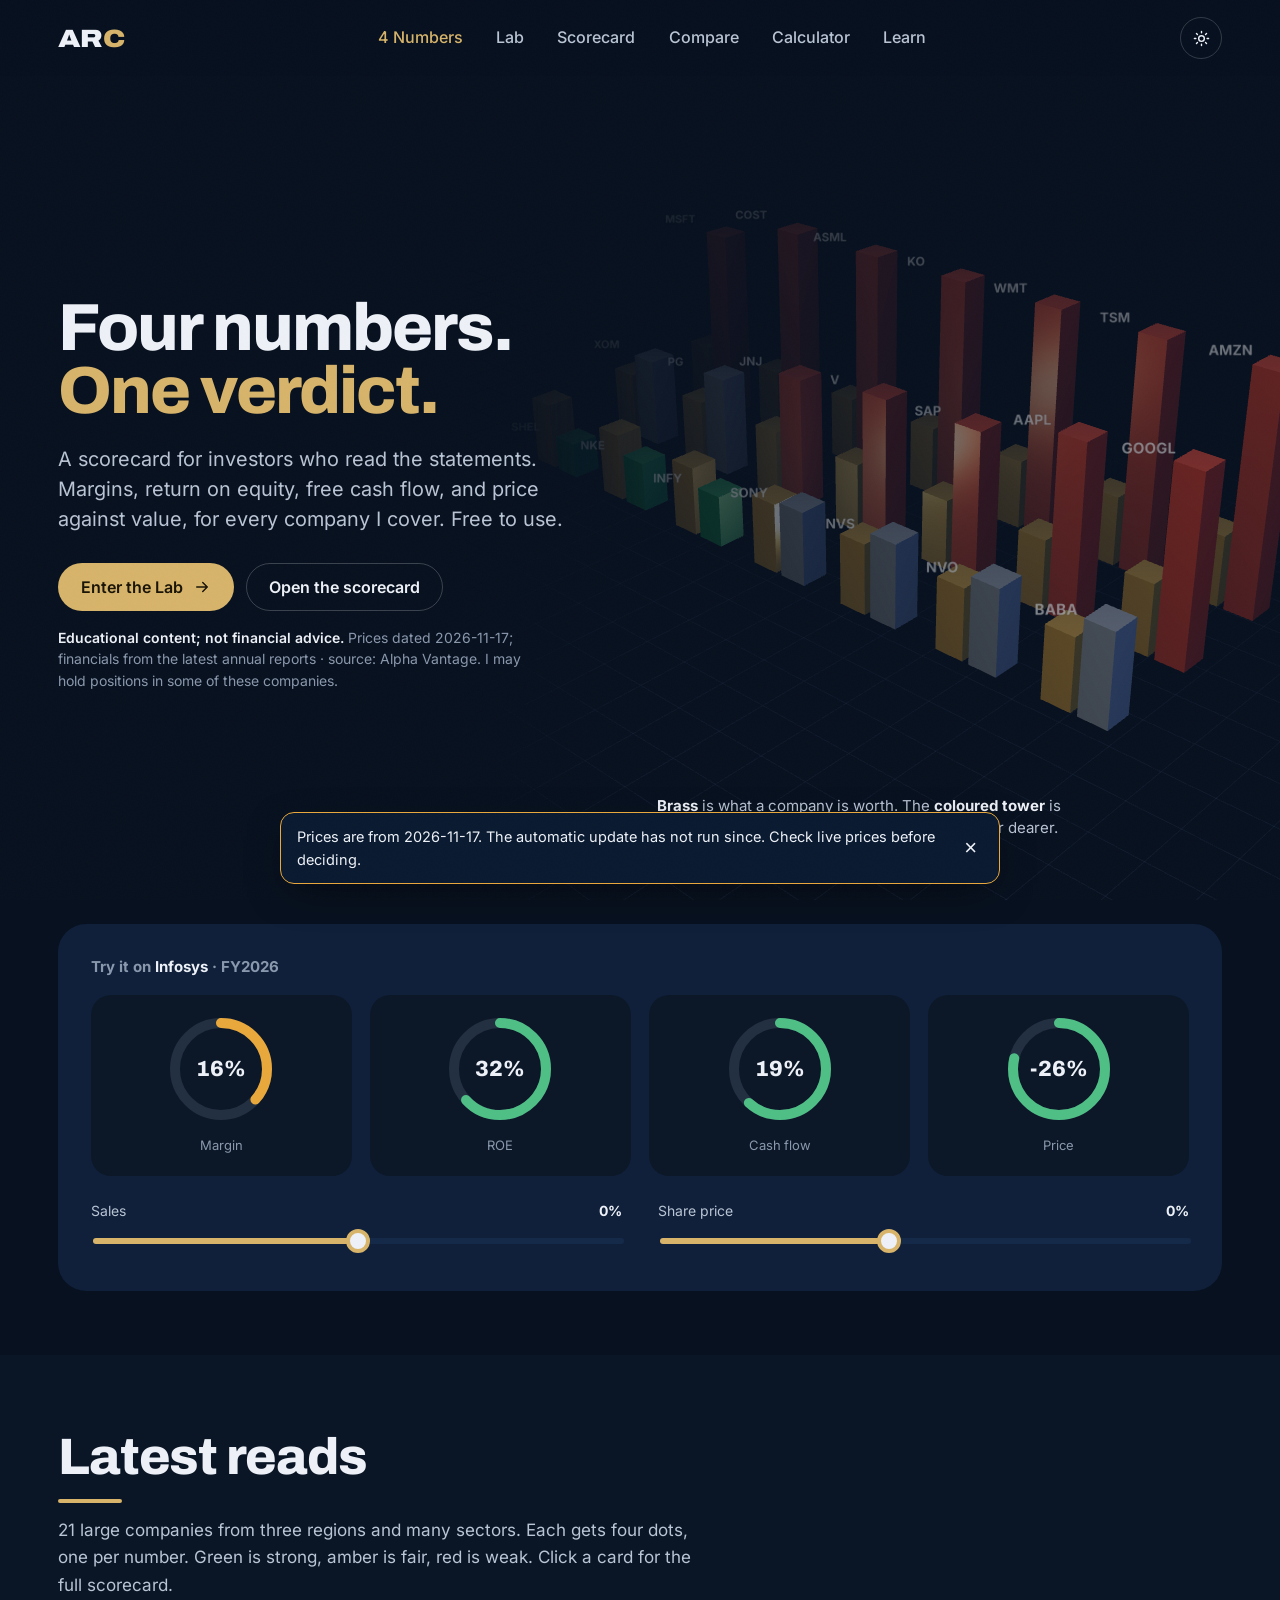
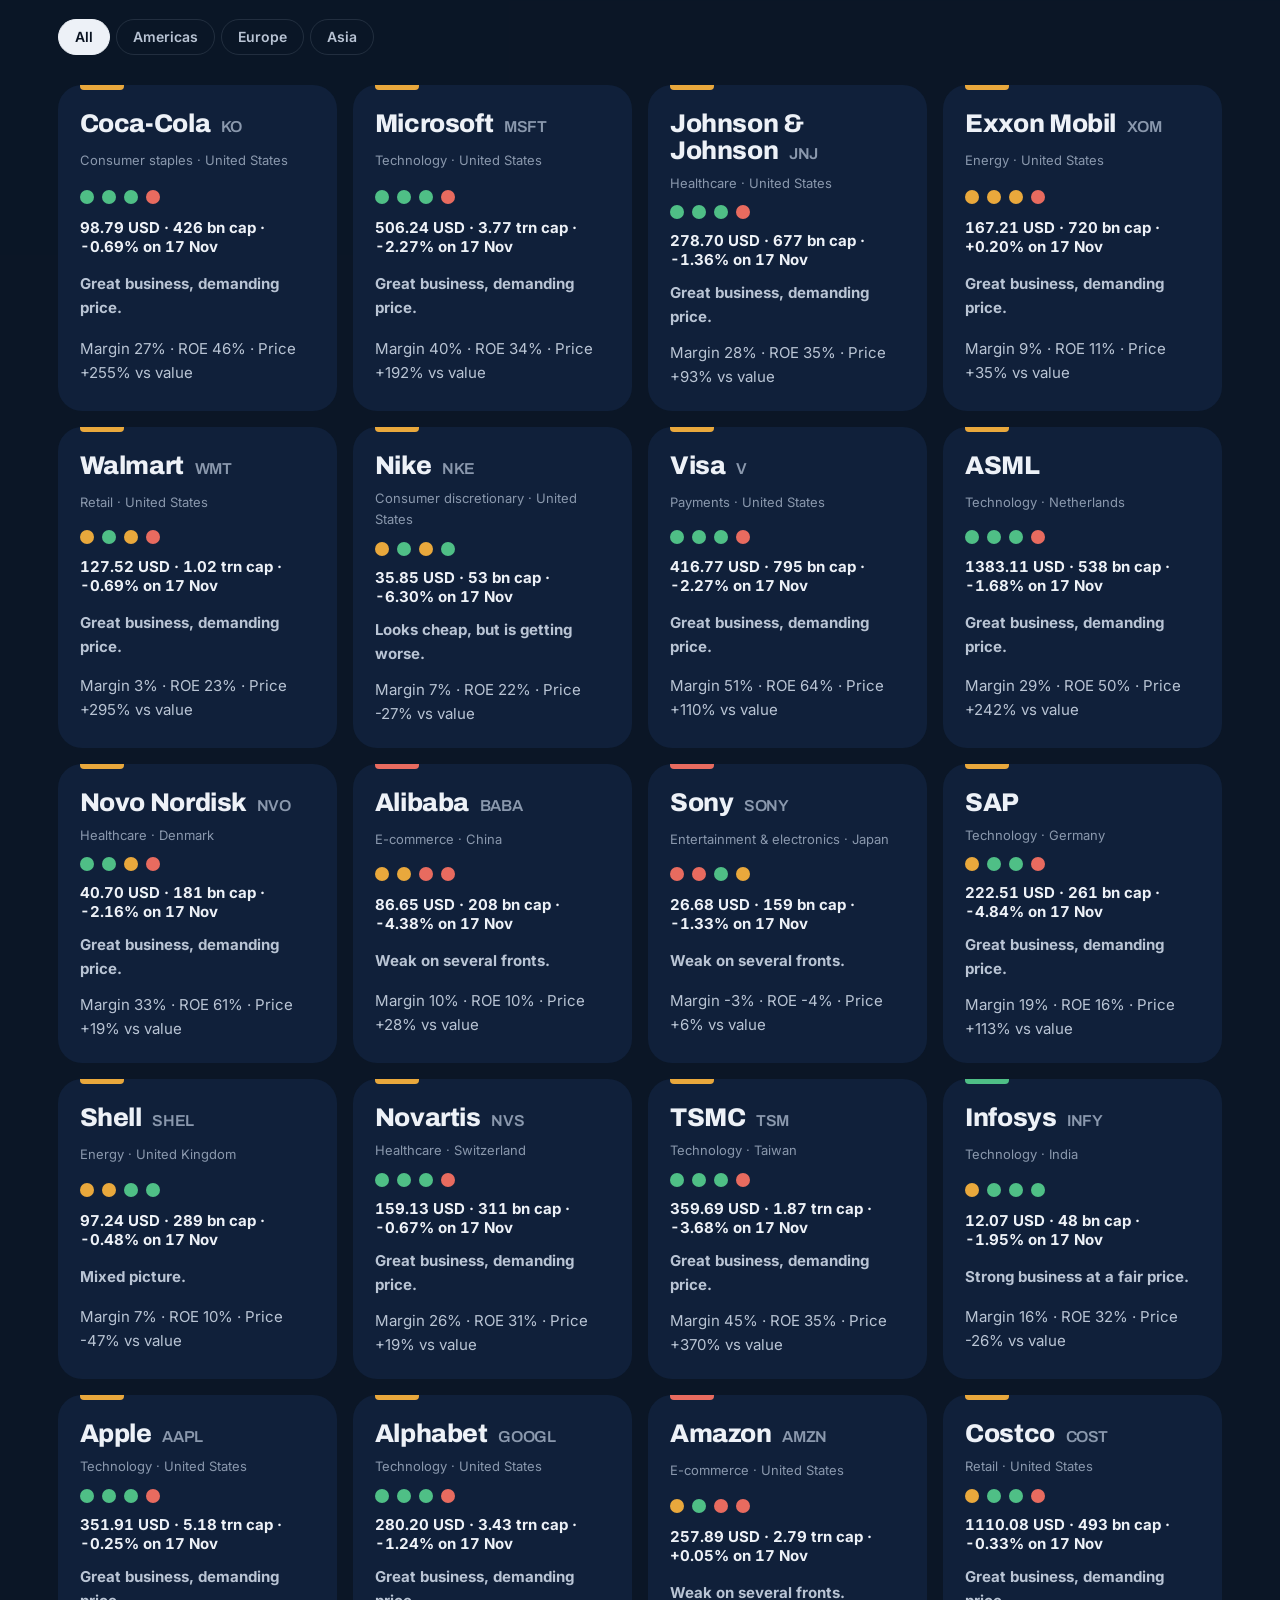
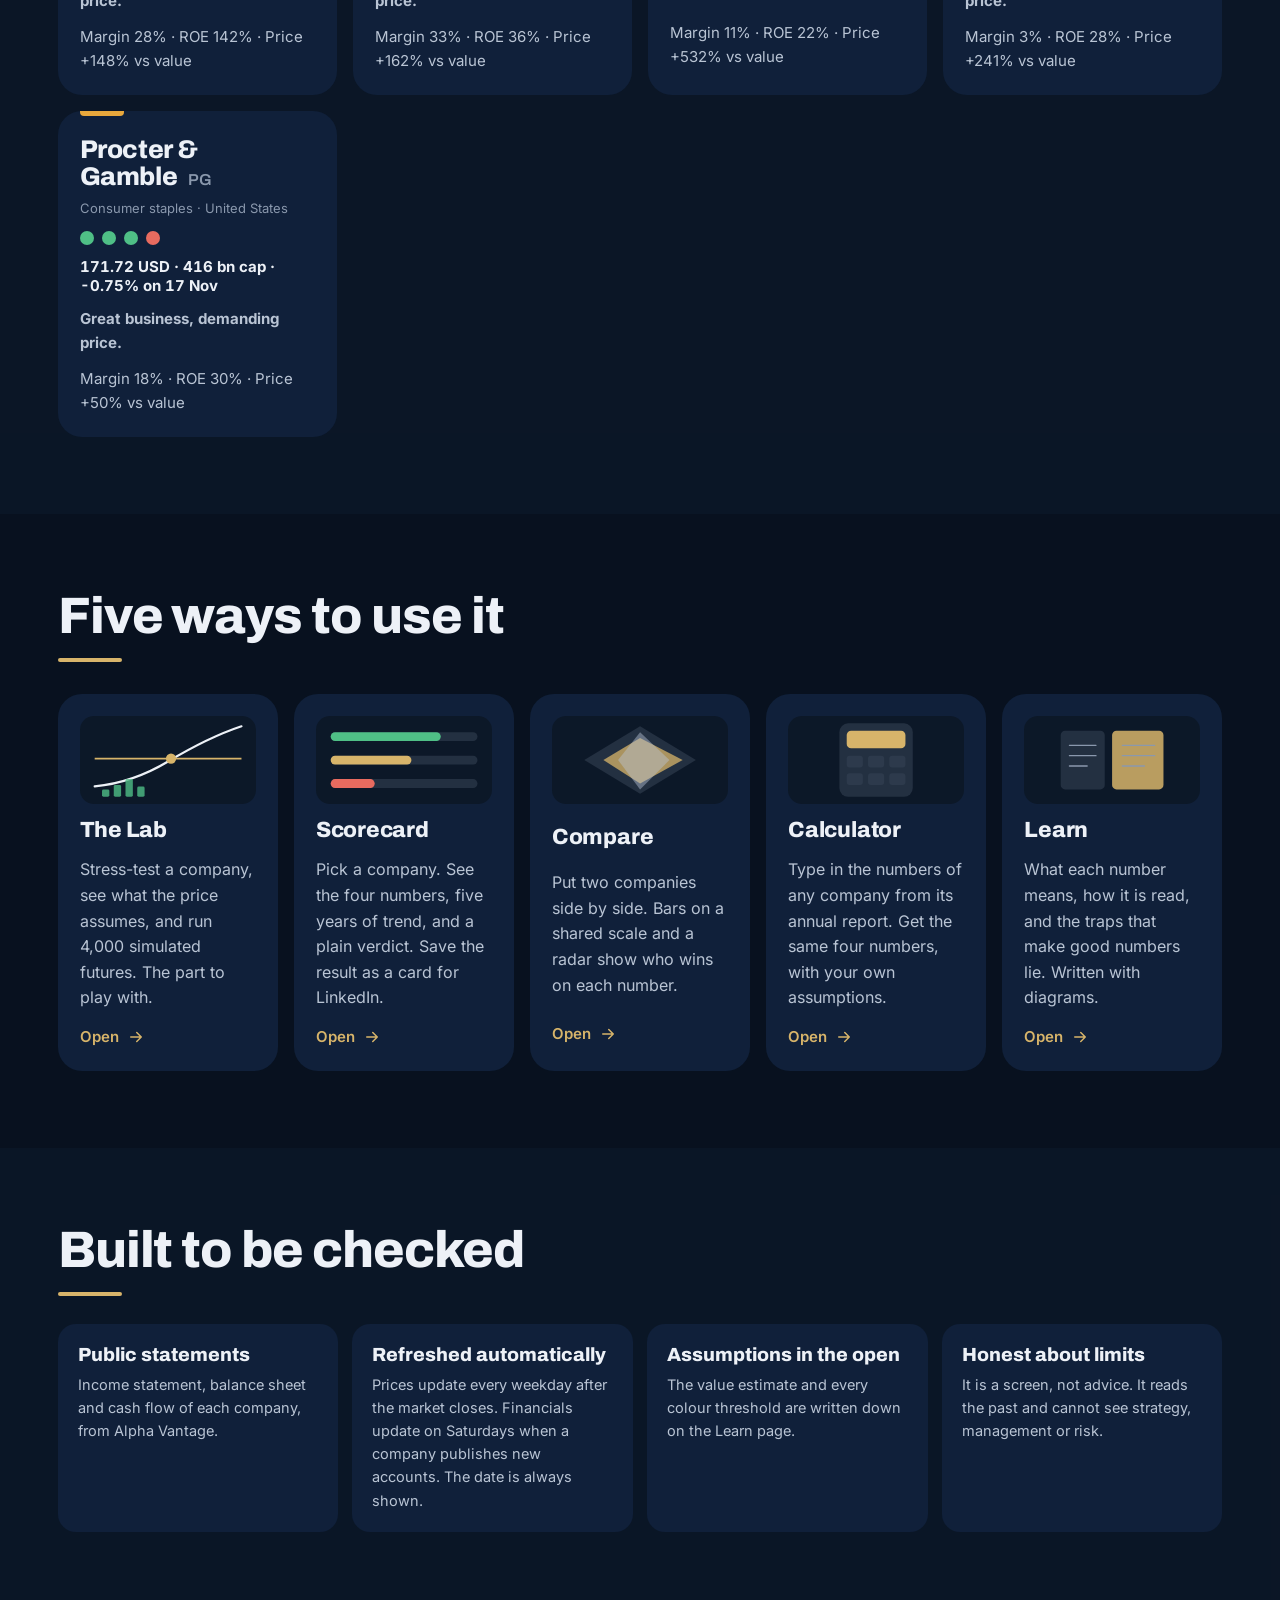
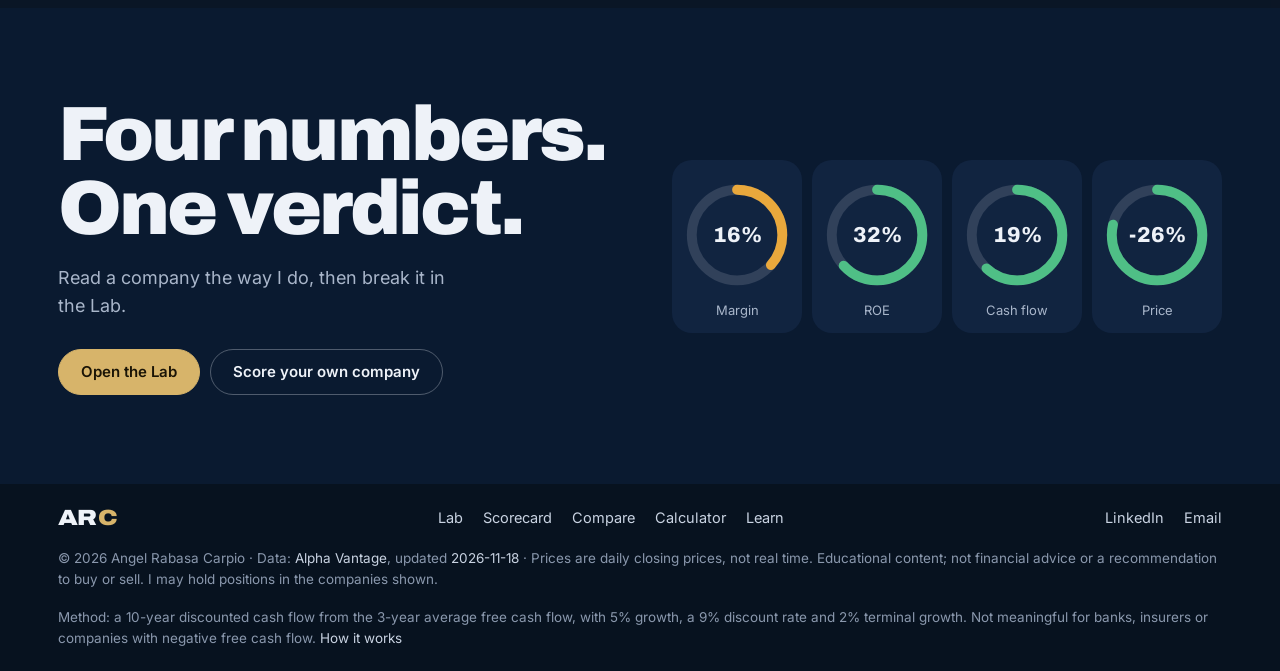
==== 4-numeros.html @ a550ba6a "Redesign: cinematic dark theme, WebGL 3D skyline and live Lab tower Co-Authored-By: Claude Sonnet 5." ====
<!doctype html>
<html lang="en">
<head>
<meta charset="utf-8">
<meta name="viewport" content="width=device-width,initial-scale=1,viewport-fit=cover">
<meta property="og:type" content="article">
<meta property="og:image:width" content="1200">
<meta property="og:image:height" content="627">
<meta name="twitter:card" content="summary_large_image">
<link rel="icon" href="favicon.svg" type="image/svg+xml">
<link rel="preload" href="fonts/inter-latin-wght-normal.woff2" as="font" type="font/woff2" crossorigin>
<link rel="preload" href="fonts/archivo-latin-standard-normal.woff2" as="font" type="font/woff2" crossorigin>
<style>@font-face{font-family:"Inter";font-style:normal;font-weight:100 900;font-display:swap;src:url(fonts/inter-latin-wght-normal.woff2) format("woff2")}@font-face{font-family:"Archivo";font-style:normal;font-weight:100 900;font-stretch:62% 125%;font-display:swap;src:url(fonts/archivo-latin-standard-normal.woff2) format("woff2")}</style>
<script>addEventListener("click",function(e){var a=e.target.closest&&e.target.closest("a[href]");if(a)try{sessionStorage.setItem("n4vt",e.clientX+","+e.clientY)}catch(_){}},true);addEventListener("pagereveal",function(){try{var v=(sessionStorage.getItem("n4vt")||"").split(",");if(v.length===2){document.documentElement.style.setProperty("--vx",v[0]+"px");document.documentElement.style.setProperty("--vy",v[1]+"px")}}catch(_){}});</script>

<meta name="description" content="Margins, return on equity, free cash flow and price against value. A free scorecard that refreshes every week.">
<meta property="og:url" content="https://angelrabasa.github.io/4-numeros.html">
<meta property="og:title" content="4 Numbers · Company scorecard · Angel Rabasa Carpio">
<meta property="og:description" content="Margins, return on equity, free cash flow and price against value. A free scorecard that refreshes every week.">
<meta property="og:image" content="https://angelrabasa.github.io/og/4-numeros.png">
<title>4 Numbers · Company scorecard</title>
<style>
/* Navy and brass: navy grounds that step one tone per section, brass for the one action and the figures that matter. */
:root{
  --ground:#08111f; --field-1:#0c1828; --field-2:#10203a; --field-3:#142a48; --deep:#0a1a30;
  --ink:#edf1f7; --ink-2:#b9c4d4; --ink-3:#8a98ad;
  --accent:#d7b46a; --accent-ink:#1a1406; --accent-soft:rgba(215,180,106,.13);
  --line:rgba(190,205,230,.13); --paper:#efe9de;
  --up:#4fbf86; --down:#e86b5f;
  --sans:"Inter",system-ui,-apple-system,"Segoe UI",sans-serif;
  --display:"Archivo","Inter",system-ui,sans-serif;
  --ease:cubic-bezier(.23,1,.32,1); --ease-io:cubic-bezier(.77,0,.175,1);
  color-scheme:dark;
}
@media (prefers-color-scheme:light) and (min-width:99999px){:root:not([data-theme="dark"]){
  --ground:#f6f7f9; --field-1:#eef1f5; --field-2:#e4e9f0; --field-3:#d8dfe9; --deep:#0b1f3a;
  --ink:#0c1a2e; --ink-2:#36465c; --ink-3:#56657a;
  --accent:#7d5a0f; --accent-ink:#ffffff; --accent-soft:rgba(125,90,15,.10);
  --line:rgba(12,26,46,.1);
  --up:#1f7a4d; --down:#b3362f;
  color-scheme:light;
}}
:root[data-theme="light"]{
  --ground:#f6f7f9; --field-1:#eef1f5; --field-2:#e4e9f0; --field-3:#d8dfe9; --deep:#0b1f3a;
  --ink:#0c1a2e; --ink-2:#36465c; --ink-3:#56657a;
  --accent:#7d5a0f; --accent-ink:#ffffff; --accent-soft:rgba(125,90,15,.10);
  --line:rgba(12,26,46,.1);
  --up:#1f7a4d; --down:#b3362f;
  color-scheme:light;
}
*{box-sizing:border-box}
html{scroll-behavior:smooth;scroll-padding-top:84px;scrollbar-color:color-mix(in srgb,var(--ink) 28%,transparent) var(--ground)}
body{margin:0;background:var(--ground);color:var(--ink);font:400 17px/1.6 var(--sans);-webkit-font-smoothing:antialiased;transition:background-color .35s ease,color .35s ease;caret-color:var(--accent)}
::selection{background:var(--accent);color:var(--accent-ink)}
a{color:inherit;text-decoration:none}
img{display:block;max-width:100%}
h1,h2,h3,h4,p,ul,ol,figure,dl,dd{margin:0}
h1,h2,h3{font-family:var(--display);text-wrap:balance}
ul,ol{list-style:none;padding:0}
:focus-visible{outline:2px solid var(--accent);outline-offset:3px;border-radius:4px}
.gut{padding-left:max(20px,4.5vw,env(safe-area-inset-left,0px));padding-right:max(20px,4.5vw,env(safe-area-inset-right,0px))}
.wrap{max-width:1360px;margin:0 auto}
.num{font-variant-numeric:tabular-nums}
svg.i{width:18px;height:18px;fill:none;stroke:currentColor;stroke-width:2;stroke-linecap:round;stroke-linejoin:round;flex:none}
.vh{position:absolute;width:1px;height:1px;overflow:hidden;clip:rect(0 0 0 0);white-space:nowrap}

/* buttons */
.btn{display:inline-flex;align-items:center;gap:10px;height:48px;padding:0 22px;border-radius:999px;font:600 16px/1 var(--sans);border:1.5px solid transparent;cursor:pointer;transition:transform .16s var(--ease),background-color .2s ease,color .2s ease,border-color .2s ease}
.btn:active{transform:scale(.97)}
.btn.fill{background:var(--accent);color:var(--accent-ink)}
.btn.line{border-color:color-mix(in srgb,var(--ink) 22%,transparent);color:var(--ink)}
.btn .i{transition:transform .25s var(--ease)}
@media (hover:hover) and (pointer:fine){
  .btn.fill:hover{background:color-mix(in srgb,var(--accent) 86%,var(--ink))}
  .btn.fill:hover .i{transform:translateX(3px)}
  .btn.line:hover{border-color:var(--ink)}
}

/* header */
body::before{content:"";position:fixed;inset:0 0 auto;height:env(safe-area-inset-top,0px);z-index:60;background:var(--ground)}
.bar{position:sticky;top:env(safe-area-inset-top,0px);z-index:50;background:color-mix(in srgb,var(--ground) 94%,transparent);transition:background-color .35s ease}
.bar .wrap{display:flex;align-items:center;justify-content:space-between;gap:24px;height:76px}
.logo{display:inline-flex;align-items:baseline;gap:2px;font:900 25px/1 var(--display);font-stretch:118%;letter-spacing:-.04em;color:var(--ink);transition:color .2s ease}
.logo b{color:var(--accent);font-weight:900}
@media (hover:hover) and (pointer:fine){.logo:hover{color:var(--accent)}}
.nav{display:flex;gap:clamp(18px,2.6vw,40px)}
.nav a{position:relative;font-size:16px;font-weight:500;color:var(--ink-2);transition:color .15s ease}
.nav a::after{content:"";position:absolute;left:0;right:0;bottom:-7px;height:2px;border-radius:2px;background:var(--accent);transform:scaleX(0);transform-origin:left;transition:transform .3s var(--ease)}
.nav a[aria-current="true"]{color:var(--ink)}.nav a[aria-current="true"]::after{transform:scaleX(1)}
@media (hover:hover) and (pointer:fine){.nav a:hover{color:var(--ink)}}
.bar-r{display:flex;align-items:center;gap:10px}
.bar .btn{height:42px;padding:0 18px;font-size:15px}
.tt{width:42px;height:42px;display:grid;place-items:center;border-radius:50%;border:1.5px solid color-mix(in srgb,var(--ink) 18%,transparent);background:none;color:var(--ink);cursor:pointer;transition:transform .16s var(--ease),border-color .2s ease}
.tt:active{transform:scale(.92)}
.tt svg{width:17px;height:17px;fill:none;stroke:currentColor;stroke-width:2;stroke-linecap:round;transition:transform .45s var(--ease)}
.tt:active svg{transform:rotate(-40deg)}
.tt .moon{display:none}
:root[data-theme="light"] .tt .sun{display:none}:root[data-theme="light"] .tt .moon{display:block}
@media (prefers-color-scheme:light) and (min-width:99999px){:root:not([data-theme="dark"]) .tt .sun{display:none}:root:not([data-theme="dark"]) .tt .moon{display:block}}
@media (max-width:860px){.nav{display:none}}
@media (max-width:420px){.bar .btn.hide-s{display:none}}

/* sections */
.sec{position:relative;padding-block:clamp(96px,11vw,168px);transition:background-color .35s ease}
.f1{background:var(--field-1)}.f2{background:var(--field-2)}.f3{background:var(--field-3)}
.head{display:grid;grid-template-columns:minmax(0,1fr) minmax(0,1fr);gap:clamp(24px,5vw,96px);align-items:end;margin-bottom:clamp(40px,5vw,72px)}
.head h2,.h2{font-weight:900;font-size:clamp(40px,4.6vw,72px);line-height:.95;font-stretch:115%;letter-spacing:-.035em}
.head p{font-size:clamp(17px,1.3vw,19px);color:var(--ink-2);max-width:48ch}
@media (max-width:860px){.head{grid-template-columns:1fr;align-items:start;gap:16px}}

/* figures */
.figs{display:grid;grid-template-columns:repeat(2,minmax(0,1fr));gap:22px 20px;margin-top:28px}
.figs b{display:block;font:900 clamp(30px,2.6vw,40px)/1 var(--display);font-stretch:112%;letter-spacing:-.025em}
.figs b em{font-style:normal;color:var(--accent)}
.figs span{display:block;margin-top:6px;font-size:14.5px;color:var(--ink-3)}
.more{display:inline-flex;align-items:center;gap:10px;margin-top:30px;font-weight:600;color:var(--accent)}
.more .i{transition:transform .25s var(--ease)}
@media (hover:hover) and (pointer:fine){.more:hover .i{transform:translateX(4px)}}
.inl{color:var(--accent);text-decoration:underline;text-decoration-thickness:1.5px;text-underline-offset:3px}

/* footer */
.foot{background:var(--deep);color:#eef2f8;padding-block:clamp(88px,10vw,150px) 36px;overflow:hidden}
.foot-grid{display:grid;grid-template-columns:minmax(0,1.05fr) minmax(0,.95fr);gap:clamp(36px,6vw,104px);align-items:center}
.foot h2{font-weight:900;font-size:clamp(46px,5.6vw,92px);line-height:.92;font-stretch:115%;letter-spacing:-.04em}
.foot h2 span{display:block;color:#d7b46a}
.foot .note{margin-top:22px;font-size:clamp(17px,1.3vw,19px);color:#c3cede;max-width:40ch}
.mail{display:inline-flex;align-items:center;gap:14px;margin-top:36px;font:700 clamp(19px,1.7vw,26px)/1.2 var(--display);font-stretch:105%;color:#fff;border-bottom:2px solid rgba(215,180,106,.55);padding-bottom:6px;transition:border-color .2s ease,color .2s ease;overflow-wrap:anywhere}
@media (hover:hover) and (pointer:fine){.mail:hover{border-color:#d7b46a;color:#e9cf96}}
.foot-act{display:flex;flex-wrap:wrap;gap:12px;margin-top:28px}
.foot .btn.fill{background:#d7b46a;color:#1a1406}
.foot .btn.line{border-color:rgba(238,242,248,.3);color:#eef2f8}
@media (hover:hover) and (pointer:fine){.foot .btn.fill:hover{background:#e6cb92}.foot .btn.line:hover{border-color:#eef2f8}}
.copyb{height:48px;padding:0 18px;border-radius:999px;border:1.5px solid rgba(238,242,248,.3);background:none;color:#eef2f8;font:600 15px/1 var(--sans);cursor:pointer;transition:transform .16s var(--ease),border-color .2s ease}
.copyb:active{transform:scale(.96)}
@media (hover:hover) and (pointer:fine){.copyb:hover{border-color:#eef2f8}}
.word{margin-top:clamp(64px,8vw,112px);font:900 clamp(48px,11.6vw,200px)/.82 var(--display);font-stretch:120%;letter-spacing:-.055em;color:#244a7a;white-space:nowrap;text-align:center}
.small{display:flex;justify-content:space-between;flex-wrap:wrap;gap:8px 24px;margin-top:28px;font-size:13.5px;color:#a3b4ca}
.small a{text-decoration:underline;text-underline-offset:3px}
@media (max-width:900px){.foot-grid{grid-template-columns:minmax(0,1fr)}}

/* reveals: content rises as each section enters */
.js .rv{opacity:0;transform:translateY(26px);transition:opacity .8s var(--ease),transform .8s var(--ease);transition-delay:var(--d,0s)}
.js .rv.in{opacity:1;transform:none}
.js .rv-clip{clip-path:inset(10% 6% 10% 6% round 18px);transition:clip-path 1.1s var(--ease-io)}
.js .rv-clip.in{clip-path:inset(0 0 0 0 round 18px)}
@media (prefers-reduced-motion:reduce){html{scroll-behavior:auto}*,*::before,*::after{animation:none!important}.js .rv{transform:none;transition:opacity .4s ease}.js .rv-clip{clip-path:none;transition:none}}

/* magazine cover: The Fortnight */
.cover{--cv-ink:#eef2f8;--cv-mute:#a3b4ca;--cv-acc:#d7b46a;--cv-bg:#0b1a2e;position:relative;display:block;aspect-ratio:3/4;container-type:inline-size;overflow:hidden;border-radius:6px;background:var(--cv-bg);color:var(--cv-ink);transition:transform .35s var(--ease)}
:root[data-theme="light"] .cover{--cv-bg:#0b1f3a}
@media (prefers-color-scheme:light) and (min-width:99999px){:root:not([data-theme="dark"]) .cover{--cv-bg:#0b1f3a}}
@media (hover:hover) and (pointer:fine){a.cover:hover{transform:translateY(-4px) rotate(-.4deg)}}
a.cover:active{transform:scale(.985)}
.cover>span,.cover>svg{position:absolute}
.cv-top{left:5cqi;right:5cqi;top:4.2cqi;display:flex;justify-content:space-between;gap:3cqi;font:600 2.6cqi/1 var(--sans);letter-spacing:.08em;text-transform:uppercase;color:var(--cv-mute)}
.cv-mast{left:4.4cqi;top:8.6cqi;font:900 13.4cqi/.82 var(--display);font-stretch:100%;letter-spacing:-.05em;text-transform:uppercase;color:var(--cv-ink)}
.cv-mast b{color:var(--cv-acc);font-weight:900}
.cv-by{left:5cqi;top:23.6cqi;font:500 3cqi/1 var(--sans);color:var(--cv-mute);letter-spacing:.02em}
.cv-hl{left:5cqi;top:31cqi;width:50cqi;display:grid;gap:2.2cqi}
.cv-kick{display:inline-block;justify-self:start;padding:1.1cqi 2.2cqi;border-radius:1cqi;background:var(--cv-acc);color:#1a1406;font:800 2.7cqi/1 var(--sans);letter-spacing:.06em;text-transform:uppercase}
.cv-h{font:900 7.4cqi/.94 var(--display);font-stretch:108%;letter-spacing:-.03em}
.cv-dk{font:500 3.3cqi/1.3 var(--sans);color:var(--cv-mute)}
.cv-art{right:5cqi;top:47cqi;width:34cqi;height:auto}
.cv-foot{left:5cqi;right:5cqi;bottom:4.5cqi;display:grid;grid-template-columns:auto 1fr auto;gap:5cqi;align-items:end;padding-top:3cqi}
.cv-stat{display:flex;align-items:end;gap:2cqi}
.cv-stat b{font:900 8.4cqi/.8 var(--display);font-stretch:108%;color:var(--cv-acc)}
.cv-stat>span,.cv-next{font:500 2.7cqi/1.25 var(--sans);color:var(--cv-mute)}
.cv-next b{display:block;font-weight:700;color:var(--cv-ink);text-transform:uppercase;letter-spacing:.06em;margin-bottom:.6cqi}
.cv-bar{width:14cqi;height:8cqi;background:repeating-linear-gradient(90deg,#eef2f8 0 .5cqi,transparent .5cqi .9cqi,#eef2f8 .9cqi 1.6cqi,transparent 1.6cqi 2cqi,#eef2f8 2cqi 2.3cqi,transparent 2.3cqi 2.9cqi);opacity:.8;border-radius:.4cqi}
/* the general cover lists every section of the magazine */
.cs-list{left:5cqi;right:5cqi;bottom:20cqi;display:grid;grid-template-columns:1fr 1fr;gap:3.4cqi 4cqi}
.cs-row{display:grid;gap:.9cqi;padding-left:2.4cqi;border-left:.6cqi solid var(--cv-acc)}
.cs-row.off{border-left-color:rgba(163,180,202,.4)}
.cs-k{display:flex;align-items:baseline;gap:1.8cqi;font:800 2.7cqi/1 var(--sans);letter-spacing:.07em;text-transform:uppercase;color:var(--cv-acc)}
.cs-row.off .cs-k{color:var(--cv-mute)}
.cs-k i{font-style:normal;font-weight:600;font-size:2.3cqi;color:var(--cv-mute);letter-spacing:.05em}
.cs-t{font:800 3.9cqi/1.08 var(--display);letter-spacing:-.015em;color:var(--cv-ink)}
.cs-row.off .cs-t{color:#c9d5e3}
.cs-art{left:5cqi;right:5cqi;top:28cqi;width:90cqi;height:auto}

/* back link and crumb, for inner pages */
.back .i{transition:transform .25s var(--ease)}
@media (hover:hover) and (pointer:fine){.back:hover .i{transform:translateX(-3px)}}
.crumb{display:inline-flex;align-items:center;gap:8px;font-size:15px;font-weight:600;color:var(--ink-2);transition:color .2s ease}
@media (hover:hover) and (pointer:fine){.crumb:hover{color:var(--accent)}}
@media (max-width:560px){.back .t{display:none}.bar .btn.back{width:42px;padding:0;justify-content:center}}

.foot-cal{border-radius:20px;background:rgba(238,242,248,.05);padding:clamp(22px,3vw,40px)}
.cal-h{font:800 clamp(20px,1.9vw,26px)/1.1 var(--display);font-stretch:108%;letter-spacing:-.015em;color:#eef2f8}
.cal{display:grid;grid-template-columns:repeat(6,minmax(0,1fr));gap:18px 12px;margin-top:24px}
.cal li{display:grid;grid-template-columns:1fr 1fr;gap:6px}
.cal .m{grid-column:1/-1;font-size:13.5px;font-weight:600;color:#a3b4ca}
.cal i{display:block;aspect-ratio:1;border-radius:6px;background:rgba(238,242,248,.08);transition:background-color .3s ease,transform .3s var(--ease)}
.cal i.on{background:#d7b46a}
.cal i.next{background:rgba(215,180,106,.28)}
@media (hover:hover) and (pointer:fine){.cal i:hover{transform:scale(1.08)}}
.cal-k{display:flex;gap:20px;margin-top:20px;font-size:14px;color:#a3b4ca}
.cal-k span{display:inline-flex;align-items:center;gap:8px}
.cal-k i{width:12px;height:12px;border-radius:3px;background:rgba(238,242,248,.12)}
.cal-k i.on{background:#d7b46a}
@media (max-width:520px){.cal{grid-template-columns:repeat(4,minmax(0,1fr))}}

:root{--navy:#0a1a30;--navy-2:#112440;--navy-3:#0e2038;--navy-4:#183055;--abyss:#07121f;--paper:#eef2f8;--paper-2:#b9c4d4;--slate:#c9d3e2;--slate-2:#a9b6ca;--mute:#8a98ad;--brass:#d7b46a;--amber:#e9a83c;--green-d:#4fbf86;--red-d:#e86b5f}
/* ===== Design tokens (8px grid, fluid type, motion) ===== */
:root{
  --s1:8px;--s2:16px;--s3:24px;--s4:32px;--s5:48px;--s6:64px;--s7:96px;
  --r-s:8px;--r-m:16px;--r-l:24px;--r-pill:999px;
  --sh-1:0 1px 2px rgba(0,0,0,.18),0 4px 12px -4px rgba(0,0,0,.28);
  --sh-2:0 2px 4px rgba(0,0,0,.2),0 16px 32px -12px rgba(0,0,0,.4);
  --fs-0:clamp(14px,.9vw + 11px,15px);--fs-1:clamp(16px,.5vw + 14px,18px);--fs-2:clamp(20px,1vw + 16px,26px);
  --fs-3:clamp(28px,2.4vw + 18px,48px);--fs-4:clamp(40px,6.4vw,96px);
  --dur-fast:150ms;--dur-base:300ms;--dur-slow:700ms;
  --ease-out-expo:cubic-bezier(.16,1,.3,1);
  --spring:cubic-bezier(.34,1.4,.64,1);
  --stagger:50ms;
  --grain:url("data:image/svg+xml,%3Csvg xmlns='http://www.w3.org/2000/svg' width='120' height='120'%3E%3Cfilter id='n'%3E%3CfeTurbulence type='fractalNoise' baseFrequency='.8' numOctaves='2' stitchTiles='stitch'/%3E%3C/filter%3E%3Crect width='100%25' height='100%25' filter='url(%23n)' opacity='.5'/%3E%3C/svg%3E");
}
@media (prefers-color-scheme:light) and (min-width:99999px){:root:not([data-theme="dark"]){--up:#17693f;--mid:#8a5207;--sh-1:0 1px 2px rgba(10,20,40,.08),0 4px 12px -4px rgba(10,20,40,.12);--sh-2:0 2px 4px rgba(10,20,40,.08),0 16px 32px -12px rgba(10,20,40,.2)}}
:root[data-theme="light"]{--up:#17693f;--mid:#8a5207;--sh-1:0 1px 2px rgba(10,20,40,.08),0 4px 12px -4px rgba(10,20,40,.12);--sh-2:0 2px 4px rgba(10,20,40,.08),0 16px 32px -12px rgba(10,20,40,.2)}
body::after{content:"";position:fixed;inset:0;pointer-events:none;background:var(--grain);opacity:.035;z-index:100}
.skip{position:absolute;left:16px;top:-56px;z-index:200;background:var(--accent);color:var(--accent-ink);padding:12px 16px;border-radius:var(--r-s);font-weight:600;transition:top var(--dur-fast)}
.skip:focus{top:8px}
:focus-visible{outline:2px solid var(--accent);outline-offset:3px}
/* Reduced motion: no transforms/scroll animation anywhere on 4 Numbers pages; state changes stay instant or fade only */
@media (prefers-reduced-motion:reduce){
  *,*::before,*::after{animation-duration:.01ms!important;animation-iteration-count:1!important;transition-duration:.01ms!important;scroll-behavior:auto!important}
  .rv,.mv{transform:none!important}
  ::view-transition-group(*),::view-transition-old(*),::view-transition-new(*){animation:none!important}
}
:root{--mid:var(--amber);--num:"Archivo","Inter",system-ui,sans-serif}
.dial,.bigv strong,.bc,.t td,.m .v,.nv{font-variant-numeric:tabular-nums lining-nums}
/* 4 Numbers product pages */
.n4h{padding-top:clamp(36px,6vw,88px);padding-bottom:clamp(28px,4vw,56px)}
.n4h h1{font-weight:800;font-size:clamp(42px,7.4vw,104px);line-height:.95;letter-spacing:-.03em;max-width:13ch}
.n4h h1>span:not(.w){color:var(--accent)}
.n4h .lede{margin-top:22px;max-width:50ch;font-size:clamp(18px,1.55vw,22px);line-height:1.5;color:var(--ink-2)}
.n4h .fine{margin-top:16px}
.crumb{display:inline-flex;align-items:center;gap:8px;font-size:14.5px;color:var(--ink-3);margin-bottom:18px}
.crumb:hover{color:var(--ink)}
.fine{font-size:14px;line-height:1.55;color:var(--ink-3);max-width:70ch}
.fine b{color:var(--ink);font-weight:600}
.sec2{padding-top:clamp(44px,6vw,96px);padding-bottom:clamp(44px,6vw,96px)}
.sec2.alt{background:var(--field-1)}
.sec2 h2{font-weight:800;font-size:clamp(30px,4vw,54px);line-height:1;letter-spacing:-.02em;max-width:20ch}
.sec2 .sub{margin-top:14px;color:var(--ink-2);max-width:58ch;font-size:17px}
.row{display:flex;flex-wrap:wrap;gap:12px;margin-top:28px}

/* hub hero */
.hub{display:grid;grid-template-columns:minmax(0,7fr) minmax(0,5fr);gap:clamp(28px,5vw,80px);align-items:center}
@media (max-width:900px){.hub{grid-template-columns:1fr}}
.dials{display:grid;grid-template-columns:1fr 1fr;gap:14px;padding:clamp(18px,2.4vw,30px);border-radius:28px;background:var(--field-2)}
.dials .dh{grid-column:1/-1;font:700 15px/1.3 var(--sans);color:var(--ink-3)}
.dials .dh b{color:var(--ink)}
.dial{display:grid;justify-items:center;gap:6px;padding:14px 8px;border-radius:20px;background:var(--field-1)}
.dial svg{width:100%;max-width:120px;height:auto}
.dial .trk{fill:none;stroke:var(--line);stroke-width:10}
.dial .arc{fill:none;stroke-width:10;stroke-linecap:round;transform:rotate(-90deg);transform-origin:60px 60px;transition:stroke-dashoffset .9s var(--ease)}
.dial .arc.g{stroke:var(--up)}.dial .arc.a{stroke:var(--mid)}.dial .arc.r{stroke:var(--down)}
.dial .v{font:800 22px/1 var(--display);fill:var(--ink);text-anchor:middle}
.dial small{font-size:13px;color:var(--ink-3)}

/* chips + verdict + metrics */
.chips{display:flex;flex-wrap:wrap;gap:10px}
.chip{appearance:none;border:1.5px solid var(--line);background:transparent;color:var(--ink);font:600 15px/1 var(--sans);height:44px;padding:0 18px;border-radius:999px;cursor:pointer;display:inline-flex;align-items:center;gap:10px;transition:transform .16s var(--ease),background-color .2s,border-color .2s}
.chip:active{transform:scale(.97)}
.chip i{width:10px;height:10px;border-radius:50%;background:var(--ink-3)}
.chip i.g{background:var(--up)}.chip i.a{background:var(--mid)}.chip i.r{background:var(--down)}
.chip[aria-pressed="true"]{background:var(--ink);color:var(--ground);border-color:var(--ink)}
@media (hover:hover) and (pointer:fine){.chip:hover{border-color:var(--ink)}}
.stage{display:grid;grid-template-columns:minmax(0,5fr) minmax(0,7fr);gap:clamp(28px,4vw,72px);margin-top:clamp(24px,3.4vw,44px);align-items:start}
@media (max-width:900px){.stage{grid-template-columns:1fr}}
.who h2{font-weight:800;font-size:clamp(34px,4.4vw,60px);line-height:1;letter-spacing:-.02em}
.who .meta{margin-top:10px;color:var(--ink-3);font-size:15px}
.verdict{margin-top:26px;padding:22px 24px;border-radius:20px;background:var(--field-2);border-left:6px solid var(--ink-3)}
.verdict.g{border-color:var(--up)}.verdict.a{border-color:var(--mid)}.verdict.r{border-color:var(--down)}
.verdict b{display:block;font:800 clamp(21px,2.1vw,29px)/1.15 var(--display);letter-spacing:-.01em}
.verdict p{margin-top:8px;color:var(--ink-2);font-size:16px}
.keys{display:grid;grid-template-columns:repeat(2,1fr);gap:12px;margin-top:16px}
.keys div{padding:14px 16px;border-radius:14px;background:var(--field-2)}
.keys small{display:block;font-size:13px;color:var(--ink-3)}
.keys strong{font:700 20px/1.2 var(--display)}
.acts{display:flex;flex-wrap:wrap;gap:10px;margin-top:20px}
.btn.sm{height:42px;font-size:14.5px;padding:0 18px}
.metrics{display:grid;gap:14px}
.m{padding:22px clamp(18px,2.2vw,28px);border-radius:22px;background:var(--field-2);display:grid;grid-template-columns:minmax(0,1fr) 128px;gap:8px 20px;align-items:center}
@media (max-width:520px){.m{grid-template-columns:1fr}}
.m .lab{font-size:14.5px;color:var(--ink-3)}
.m .big{font:800 clamp(34px,3.6vw,50px)/1 var(--display);letter-spacing:-.02em;margin-top:2px}
.m .big em{font-style:normal;font-size:.5em;color:var(--ink-3);margin-left:3px}
.m .why{grid-column:1/-1;font-size:14.5px;color:var(--ink-2)}
.gauge{grid-column:1/-1;position:relative;height:12px;border-radius:99px;overflow:hidden;display:flex;margin-top:6px}
.gauge span{height:100%}
.gauge .r{background:color-mix(in srgb,var(--down) 70%,var(--field-2))}
.gauge .a{background:var(--mid)}
.gauge .g{background:color-mix(in srgb,var(--up) 70%,var(--field-2))}
.pin{position:absolute;top:-4px;width:4px;height:20px;border-radius:2px;background:var(--ink);box-shadow:0 0 0 3px var(--field-2);transition:left .7s var(--ease)}
.gscale{grid-column:1/-1;display:flex;justify-content:space-between;font-size:13px;color:var(--ink-3)}
.spark{width:128px;height:56px;justify-self:end}
.spark path{fill:none;stroke:var(--accent);stroke-width:2.5;stroke-linecap:round;stroke-linejoin:round}
.spark circle{fill:var(--accent)}
.spark text{fill:var(--ink-3);font-size:13px;font-family:var(--sans)}

/* revenue bars */
.rev{margin-top:clamp(28px,4vw,56px);padding:clamp(20px,2.6vw,32px);border-radius:24px;background:var(--field-2)}
.rev h3{font:700 17px/1.3 var(--display)}
.rev p{font-size:14px;color:var(--ink-3);margin-top:4px}
.rev svg{width:100%;height:auto;margin-top:18px}
.rev .b{fill:var(--accent);transition:opacity .2s}
.rev .b.f{fill:var(--up)}
.rev text{fill:var(--ink-3);font:12px var(--sans)}
.rev .vv{fill:var(--ink);font-weight:600}
.legend{display:flex;gap:18px;margin-top:10px;font-size:13px;color:var(--ink-3)}
.legend i{display:inline-block;width:10px;height:10px;border-radius:3px;margin-right:6px;vertical-align:-1px}

/* table */
.tw{margin-top:28px;overflow-x:auto;border-radius:20px;background:var(--field-2)}
table.t{width:100%;border-collapse:collapse;min-width:640px}
.t th,.t td{padding:16px 18px;text-align:right;font-size:16px;white-space:nowrap}
.t th:first-child,.t td:first-child{text-align:left}
.t thead th{font:600 13.5px/1 var(--sans);color:var(--ink-3);border-bottom:1px solid var(--line)}
.t th button{all:unset;cursor:pointer;display:inline-flex;gap:6px;align-items:center}
.t th button:focus-visible{outline:2px solid var(--accent);outline-offset:4px;border-radius:4px}
.t tbody tr{border-top:1px solid var(--line);cursor:pointer}
.t tbody tr:first-child{border-top:0}
@media (hover:hover){.t tbody tr:hover{background:var(--accent-soft)}}
.t td .z{display:inline-block;min-width:68px;padding:5px 10px;border-radius:99px;font-weight:600;text-align:center}
.t .z.g{background:color-mix(in srgb,var(--up) 22%,transparent);color:var(--up)}
.t .z.a{background:color-mix(in srgb,var(--mid) 16%,transparent);color:var(--mid)}
.t .z.r{background:color-mix(in srgb,var(--down) 20%,transparent);color:var(--down)}
.t td strong{font-weight:700}
.t td small{display:block;color:var(--ink-3);font-size:12.5px}

/* tiles */
.tiles{display:grid;grid-template-columns:repeat(auto-fit,minmax(205px,1fr));gap:16px;margin-top:32px}
.tile{display:grid;gap:14px;padding:22px;border-radius:24px;background:var(--field-2);transition:transform .25s var(--ease),background-color .2s}
.tile svg.ill{width:100%;height:auto;border-radius:14px;background:var(--field-1)}
.tile b{font:800 22px/1.15 var(--display);letter-spacing:-.01em}
.tile p{font-size:16px;color:var(--ink-2)}
.tile .go{display:inline-flex;align-items:center;gap:8px;font-weight:600;font-size:15px;color:var(--accent)}
@media (hover:hover) and (pointer:fine){.tile:hover{transform:translateY(-4px);background:var(--field-3)}}
.ill .p{fill:var(--accent)}.ill .q{fill:var(--up)}.ill .s{fill:var(--down)}.ill .l{stroke:var(--ink-3);fill:none;stroke-width:2;stroke-linecap:round;stroke-linejoin:round}.ill .t1{fill:var(--ink-3);font:600 11px var(--sans)}.ill .k{fill:var(--line)}

/* picks */
.picks{display:grid;grid-template-columns:repeat(auto-fit,minmax(260px,1fr));gap:16px;margin-top:30px}
.pick{display:grid;gap:12px;padding:22px;border-radius:24px;background:var(--field-2);border-top:5px solid var(--ink-3);transition:transform .25s var(--ease)}
.pick.g{border-color:var(--up)}.pick.a{border-color:var(--mid)}.pick.r{border-color:var(--down)}
.pick h3{font:800 24px/1.1 var(--display)}
.pick .sym{color:var(--ink-3);font-weight:600;font-size:.62em;margin-left:6px}
.pick .dots{display:flex;gap:8px;align-items:center}
.pick .dots i{width:14px;height:14px;border-radius:50%}
.pick .dots i.g{background:var(--up)}.pick .dots i.a{background:var(--mid)}.pick .dots i.r{background:var(--down)}.pick .dots i.n{background:var(--line)}
.pick p{font-size:15px;color:var(--ink-2)}
@media (hover:hover) and (pointer:fine){.pick:hover{transform:translateY(-4px)}}

/* trust band */
.trust{display:grid;grid-template-columns:repeat(auto-fit,minmax(220px,1fr));gap:14px;margin-top:28px}
.trust div{padding:20px;border-radius:18px;background:var(--field-2)}
.trust b{display:block;font:800 19px/1.2 var(--display)}
.trust p{margin-top:6px;font-size:14.5px;color:var(--ink-2)}

/* forms */
.form{display:grid;grid-template-columns:minmax(0,5fr) minmax(0,7fr);gap:clamp(24px,4vw,64px);margin-top:clamp(24px,3.4vw,44px);align-items:start}
@media (max-width:900px){.form{grid-template-columns:1fr}}
.fields{display:grid;gap:12px;padding:clamp(18px,2.4vw,28px);border-radius:24px;background:var(--field-2)}
.fields .fh{font:700 15px/1.3 var(--sans);color:var(--ink-3)}
.fld{display:grid;gap:6px}
.fld label{font-size:14px;color:var(--ink-2)}
.fld input,.sel{height:46px;padding:0 14px;border-radius:12px;border:1.5px solid var(--line);background:var(--field-1);color:var(--ink);font:500 16px var(--sans);width:100%}
.fld input:focus,.sel:focus{outline:2px solid var(--accent);outline-offset:1px;border-color:transparent}
.two{display:grid;grid-template-columns:1fr 1fr;gap:12px}
.hint{font-size:12.5px;color:var(--ink-3)}
.toast{position:fixed;left:50%;bottom:28px;transform:translate(-50%,20px);padding:12px 20px;border-radius:99px;background:var(--ink);color:var(--ground);font:600 14.5px var(--sans);opacity:0;pointer-events:none;transition:opacity .25s,transform .25s var(--ease);z-index:90}
.toast.on{opacity:1;transform:translate(-50%,0)}

/* compare */
.pickers{display:grid;grid-template-columns:1fr auto 1fr;gap:14px;align-items:center;margin-top:30px}
.pickers span{font:800 18px var(--display);color:var(--ink-3)}
@media (max-width:640px){.pickers{grid-template-columns:1fr}.pickers span{text-align:center}}
.vs{display:grid;grid-template-columns:minmax(0,7fr) minmax(0,5fr);gap:clamp(24px,4vw,64px);margin-top:32px;align-items:start}
@media (max-width:900px){.vs{grid-template-columns:1fr}}
.vrow{padding:20px clamp(16px,2vw,26px);border-radius:20px;background:var(--field-2);margin-bottom:12px}
.vrow .vh{font:600 14.5px var(--sans);color:var(--ink-3);margin-bottom:12px;display:flex;justify-content:space-between;gap:10px}
.vbar{display:grid;grid-template-columns:78px 1fr 62px;gap:12px;align-items:center;margin-top:8px;font-size:14.5px}
.vbar .tr{height:14px;border-radius:99px;background:var(--field-1);overflow:hidden}
.vbar .fl{display:block;height:100%;border-radius:99px;transition:width .7s var(--ease)}
.vbar.a .fl{background:var(--accent)}.vbar.b .fl{background:var(--ink-2)}
.vbar b{text-align:right;font-weight:700}
.vbar.win b{color:var(--up)}
.radar{padding:22px;border-radius:24px;background:var(--field-2)}
.radar svg{width:100%;height:auto}
.radar .ring{fill:none;stroke:var(--line)}
.radar .ax{stroke:var(--line)}
.radar .pa{fill:color-mix(in srgb,var(--accent) 28%,transparent);stroke:var(--accent);stroke-width:2.5}
.radar .pb{fill:color-mix(in srgb,var(--ink) 12%,transparent);stroke:var(--ink-2);stroke-width:2.5}
.radar text{fill:var(--ink-3);font:12.5px var(--sans);text-anchor:middle}
.verdicts{display:grid;grid-template-columns:1fr 1fr;gap:12px;margin-top:14px}
@media (max-width:520px){.verdicts{grid-template-columns:1fr}}
.verdicts .verdict{margin:0;padding:16px 18px}
.verdicts .verdict b{font-size:17px}
.verdicts .verdict p{font-size:14px}

/* learn */
.lrow{display:grid;grid-template-columns:minmax(0,5fr) minmax(0,6fr);gap:clamp(24px,4vw,72px);align-items:center;padding-block:clamp(28px,4vw,56px);border-top:1px solid var(--line)}
.lrow:first-of-type{border-top:0}
.lrow.flip{grid-template-columns:minmax(0,6fr) minmax(0,5fr)}
.lrow.flip .art{order:2}
@media (max-width:900px){.lrow,.lrow.flip{grid-template-columns:1fr}.lrow.flip .art{order:0}}
.art{padding:clamp(16px,2vw,26px);border-radius:26px;background:var(--field-2)}
.art svg{width:100%;height:auto;display:block}
.lrow h3{font:800 clamp(26px,3vw,40px)/1.05 var(--display);letter-spacing:-.02em}
.lrow .rule{margin-top:12px;font-weight:600;color:var(--accent)}
.lrow p{margin-top:12px;font-size:17px;color:var(--ink-2);max-width:52ch}
.lrow ul{margin-top:14px;display:grid;gap:8px;font-size:16px;color:var(--ink-2)}
.lrow li{padding-left:20px;position:relative}
.lrow li::before{content:"";position:absolute;left:0;top:.65em;width:8px;height:8px;border-radius:2px;background:var(--accent)}
.il .p{fill:var(--accent)}.il .q{fill:var(--up)}.il .s{fill:var(--down)}.il .n{fill:var(--ink-3)}.il .o{fill:var(--field-3)}
.il .l{stroke:var(--ink-3);fill:none;stroke-width:2;stroke-linecap:round}
.il text{fill:var(--ink);font:600 13px var(--sans)}.il text.m2{fill:var(--ink-3);font-weight:500;font-size:12px}.il text.bg{font:800 28px var(--display)}
.il text.w{fill:#fff}
.gl{display:grid;grid-template-columns:repeat(auto-fit,minmax(300px,1fr));gap:12px;margin-top:28px}
.gl div{padding:18px 20px;border-radius:16px;background:var(--field-2)}
.gl dt{font:700 17px var(--display)}
.gl dd{margin-top:4px;font-size:15px;color:var(--ink-2)}
details.q{border-radius:16px;background:var(--field-2);padding:0 20px;margin-top:10px}
details.q summary{cursor:pointer;list-style:none;padding:18px 0;font:700 17px var(--display);display:flex;justify-content:space-between;gap:16px}
details.q summary::after{content:"+";font-size:22px;line-height:1;color:var(--accent)}
details.q[open] summary::after{content:"\2212"}
details.q p{padding-bottom:18px;color:var(--ink-2);font-size:16px;max-width:70ch}
.cta{margin-top:20px;padding:clamp(26px,4vw,48px);border-radius:28px;background:var(--deep);color:var(--paper);display:flex;flex-wrap:wrap;gap:20px;align-items:center;justify-content:space-between}
.cta h3{font:800 clamp(24px,3vw,38px)/1.05 var(--display);letter-spacing:-.02em;max-width:18ch}

.subnav{display:none}
@media (max-width:900px){.subnav{display:flex;gap:8px;overflow-x:auto;padding:0 max(20px,4.5vw) 12px;scrollbar-width:none}.subnav::-webkit-scrollbar{display:none}
.subnav a{flex:none;height:36px;padding:0 14px;display:inline-flex;align-items:center;border-radius:99px;border:1.5px solid var(--line);font:600 14px var(--sans);color:var(--ink-2)}
.subnav a[aria-current="page"]{background:var(--ink);color:var(--ground);border-color:var(--ink)}}
.nav a[aria-current="page"]{color:var(--accent)}

/* closing */
.close{--mid:var(--amber);background:var(--navy);color:var(--paper);padding:clamp(48px,7vw,104px) max(20px,4.5vw);--field-1:var(--navy-2);--field-2:var(--navy-2);--line:rgba(238,242,248,.14);--ink:var(--paper);--ink-3:var(--mute);--up:var(--green-d);--accent:var(--brass);--down:var(--red-d)}
.close-in{display:grid;grid-template-columns:minmax(0,1fr) minmax(0,1fr);gap:clamp(28px,5vw,80px);align-items:center}
@media (max-width:820px){.close-in{grid-template-columns:minmax(0,1fr)}}
.close h2{font:900 clamp(40px,6vw,84px)/.96 var(--display);letter-spacing:-.035em;color:var(--paper)}
.close p{margin-top:18px;font-size:clamp(17px,1.4vw,20px);color:var(--slate-2);max-width:36ch}
.close-act{display:flex;flex-wrap:wrap;gap:10px;margin-top:28px}
.close-r{display:grid;grid-template-columns:repeat(4,minmax(0,1fr));gap:10px}
@media (max-width:520px){.close-r{grid-template-columns:repeat(2,minmax(0,1fr))}}
.close-r .dial{background:var(--navy-2);padding:16px 6px 12px}
.close-r .dial small{color:var(--slate-2)}
.n4f-btn{display:inline-flex;align-items:center;height:46px;padding:0 22px;border-radius:99px;border:1.5px solid rgba(238,242,248,.3);font:600 15px var(--sans);color:var(--paper);transition:background-color .2s,border-color .2s}
.n4f-btn.fill{background:var(--brass);border-color:var(--brass);color:#1a1406}
@media (hover:hover){.n4f-btn:hover{border-color:var(--paper)}.n4f-btn.fill:hover{background:#e6c982}}
.slim{background:var(--abyss);color:var(--slate-2);padding-top:22px;padding-bottom:22px}
.slim a{color:var(--slate)}
.slim-in{display:flex;flex-wrap:wrap;align-items:center;justify-content:space-between;gap:14px 28px}
.slim .logo{color:var(--paper);font-size:22px}
.slim nav{display:flex;flex-wrap:wrap;gap:6px 20px;font-size:14.5px}
@media (hover:hover){.slim nav a:hover{color:var(--brass)}}
.slim-fine{margin-top:18px;font-size:13.5px;line-height:1.55;color:var(--mute)}
.slim-fine span{color:var(--slate)}

.btn.line,.chip{background:transparent;color:var(--ink)}
.chip[aria-pressed="true"]{background:var(--ink);color:var(--ground)}

.flags{list-style:none;margin:14px 0 0;padding:0;display:grid;gap:8px}.flags li{position:relative;padding:10px 14px 10px 34px;border-radius:12px;background:var(--field-2);font-size:15px;color:var(--ink-2);line-height:1.45}.flags li::before{content:"";position:absolute;left:14px;top:17px;width:10px;height:10px;border-radius:50%;background:var(--ink-3)}.flags li.g::before{background:var(--up)}.flags li.a::before{background:var(--mid)}.flags li.r::before{background:var(--down)}

.segs{display:flex;flex-wrap:wrap;gap:6px;margin-top:20px}.seg{appearance:none;font:600 14px var(--sans);height:36px;padding:0 16px;border-radius:999px;border:1px solid var(--line);background:transparent;color:var(--ink-2);cursor:pointer}.seg[aria-pressed="true"]{background:var(--ink);color:var(--ground);border-color:var(--ink)}.seg:focus-visible{outline:2px solid var(--accent);outline-offset:2px}

.pick[hidden],.bc[hidden]{display:none!important}

.star{appearance:none;background:transparent;border:0;cursor:pointer;font-size:19px;line-height:1;color:var(--ink-3);padding:6px 8px 6px 0;margin-left:-4px}
.star[aria-pressed="true"]{color:var(--accent)}.star:hover{color:var(--accent)}
.t td:first-child{display:flex;align-items:center;gap:6px}.nm2{display:grid}
.t .num,.t th.num{text-align:right}.t td.num small{display:block;font-size:13px}.t td.num small.up{color:var(--up)}.t td.num small.dn{color:var(--down)}
.btn[aria-pressed="true"]#wl{border-color:var(--accent);color:var(--accent)}
.pick .since{display:block;margin-top:2px;font:600 13px var(--sans)}.pick .since.up{color:var(--up)}.pick .since.dn{color:var(--down)}
.stale{position:fixed;left:max(16px,env(safe-area-inset-left,0px));right:max(16px,env(safe-area-inset-right,0px));bottom:max(16px,env(safe-area-inset-bottom,0px));z-index:90;display:flex;gap:14px;align-items:center;justify-content:space-between;max-width:720px;margin-inline:auto;padding:12px 16px;border-radius:14px;background:var(--deep,var(--navy));color:var(--paper);border:1px solid var(--mid);font-size:14.5px;box-shadow:0 12px 40px -12px rgba(0,0,0,.5)}
.stale button{appearance:none;border:0;background:transparent;color:inherit;font-size:22px;cursor:pointer;line-height:1}

/* ===== Motion system ===== */
.btn,.chip,.seg,.stp{position:relative;overflow:hidden}
.rip{position:absolute;border-radius:50%;background:currentColor;opacity:.22;transform:scale(0);pointer-events:none;animation:rip .6s var(--ease-out-expo) forwards}
@keyframes rip{to{transform:scale(1);opacity:0}}
.btn:active,.chip:active,.seg:active{transform:scale(.97)}
.btn{transition:transform var(--dur-fast) var(--ease-out-expo),background-color var(--dur-base),color var(--dur-base)}
.toast{transition:opacity var(--dur-base) var(--ease-out-expo),transform var(--dur-base) var(--spring)}
.tip{position:fixed;z-index:300;pointer-events:none;transform:translate(-50%,calc(-100% - 8px)) scale(.96);opacity:0;background:var(--ink);color:var(--ground);font:600 13px/1.35 var(--sans);padding:8px 12px;border-radius:var(--r-s);max-width:260px;text-align:center;box-shadow:var(--sh-2);transition:opacity var(--dur-fast),transform var(--dur-fast) var(--ease-out-expo)}
.tip.on{opacity:1;transform:translate(-50%,calc(-100% - 8px)) scale(1)}
.hc{transition:transform var(--dur-fast) var(--ease-out-expo),box-shadow var(--dur-fast)}
@media (hover:hover) and (pointer:fine){.hc:hover,.hc:focus-visible{transform:translateY(-2px) scale(1.06);box-shadow:var(--sh-2);position:relative;z-index:2}}
.dial .crack{fill:none;stroke:var(--down);stroke-width:1.6;stroke-linecap:round;stroke-linejoin:round;opacity:.55;pointer-events:none}
.dial .arc{transition:stroke-dashoffset var(--dur-slow) var(--spring),stroke var(--dur-base)}
.verdict{transition:background-color var(--dur-base),border-color var(--dur-base)}
.skel,:is(#chips,#board,#picks,#mylist,#figs,#dials,#fdials,#metrics,#tblw):empty{position:relative;overflow:hidden;border-radius:var(--r-m);background:var(--field-2)}
.skel::after,:is(#chips,#board,#picks,#mylist,#figs,#dials,#fdials,#metrics,#tblw):empty::after{content:"";position:absolute;inset:0;background:linear-gradient(100deg,transparent 30%,color-mix(in srgb,var(--ink) 7%,transparent) 50%,transparent 70%);transform:translateX(-100%);animation:shim 1.4s infinite}
@keyframes shim{to{transform:translateX(100%)}}
@media (prefers-reduced-motion:no-preference){
  .mv{opacity:0;transform:translateY(24px);transition:opacity var(--dur-slow) var(--ease-out-expo),transform var(--dur-slow) var(--ease-out-expo);transition-delay:calc(var(--i,0)*var(--stagger))}
  .mv.in{opacity:1;transform:none}
  .dial.shake{animation:shake .3s var(--ease-out-expo)}
  .dial.cracking .crack{stroke-dasharray:80;animation:crack .6s var(--ease-out-expo) both}
  .verdict.swap{animation:vswap var(--dur-base) var(--ease-out-expo)}
  .verdict.mark::after{content:"";position:absolute;inset:-2px;border-radius:inherit;border:2px solid currentColor;opacity:0;pointer-events:none;animation:mark .7s var(--ease-out-expo)}
  .hc.wv{animation:cell var(--dur-base) var(--ease-out-expo) both;animation-delay:var(--w,0ms)}
  .split .ch{display:inline-block;opacity:0;transform:translateY(.45em);animation:chin .6s var(--ease-out-expo) forwards;animation-delay:calc(var(--k)*28ms)}
  .split .w{display:inline-block;white-space:nowrap}
  .split .frac{position:relative}
  .split .frac::before,.split .frac::after{content:attr(data-t);position:absolute;left:0;top:0;opacity:0;pointer-events:none;white-space:nowrap}
  .split .frac::before{clip-path:polygon(0 0,100% 0,100% 47%,0 57%)}
  .split .frac::after{clip-path:polygon(0 57%,100% 47%,100% 100%,0 100%)}
  .split.cracked .frac .ch{opacity:0;animation:none}
  .split.cracked .frac::before{opacity:1;animation:fr1 .9s var(--ease-out-expo) forwards}
  .split.cracked .frac::after{opacity:1;animation:fr2 .9s var(--ease-out-expo) forwards}
  @view-transition{navigation:auto}
  header.bar{view-transition-name:hdr}
  main{view-transition-name:pg}
  ::view-transition-group(hdr){animation-duration:0s}
  ::view-transition-old(pg){animation:vt-out .18s ease-in both}
  ::view-transition-new(pg){animation:vt-in .35s var(--ease-out-expo) .06s both}
}
.verdict{position:relative}
@keyframes shake{0%,100%{transform:none}20%{transform:translateX(-4px) rotate(-1.2deg)}40%{transform:translateX(4px) rotate(1.2deg)}60%{transform:translateX(-3px)}80%{transform:translateX(2px)}}
@keyframes crack{from{stroke-dashoffset:80;opacity:0}to{stroke-dashoffset:0;opacity:.55}}
@keyframes vswap{from{opacity:.2;transform:translateY(6px)}to{opacity:1;transform:none}}
@keyframes mark{0%{opacity:.7}100%{opacity:0;transform:scale(1.03)}}
@keyframes cell{from{opacity:0;transform:scale(.8)}to{opacity:1;transform:none}}
@keyframes chin{to{opacity:1;transform:none}}
@keyframes fr1{to{transform:translate(-1px,-.9px)}}
@keyframes fr2{to{transform:translate(1px,.9px)}}
@keyframes vt-out{to{opacity:0;transform:translateY(-8px)}}
@keyframes vt-in{from{opacity:0;transform:translateY(16px)}}
@media (prefers-reduced-motion:reduce){.skel::after,:is(#chips,#board,#picks,#mylist,#figs,#dials,#fdials,#metrics,#tblw):empty::after{animation:none}}
[id]{scroll-margin-top:148px}
.vh2{position:absolute!important;width:1px;height:1px;overflow:hidden;clip:rect(0 0 0 0);white-space:nowrap}

/* ===== Touch targets >=44px on touch / narrow screens ===== */
@media (max-width:900px),(pointer:coarse){
  .subnav a{height:44px}
  .logo{display:inline-flex;align-items:center;min-height:44px}
  .btn.back,.tt{min-width:44px;min-height:44px}
  .seg,.chip,.presets .chip,.btn.sm{min-height:44px}
  html .nv{height:44px}
  html .stp{width:44px;height:44px}html .srow{grid-template-columns:44px minmax(0,1fr) 44px}
  html input[type=range]{height:44px}
  .star{min-width:44px;min-height:44px;padding:0;display:inline-flex;align-items:center;justify-content:center;margin-left:-12px}
  .t th button{min-height:44px;padding-inline:4px}
  .slim nav a,.crumb{display:inline-flex;align-items:center;min-height:44px;padding-inline:8px;margin-inline:-8px}
  .hc{min-width:44px;min-height:44px}
}
/* mobile sticky results peek (Lab) */
.peek{position:fixed;left:0;right:0;bottom:0;z-index:60;display:none;gap:10px;align-items:center;justify-content:space-between;padding:10px max(16px,env(safe-area-inset-left)) calc(10px + env(safe-area-inset-bottom)) max(16px,env(safe-area-inset-left));background:var(--navy);color:var(--paper);box-shadow:0 -8px 24px rgba(0,0,0,.35);transform:translateY(110%);transition:transform var(--dur-base) var(--ease-out-expo)}
.peek.on{transform:none}
.peek b{font:700 13px/1.2 var(--sans);display:grid;gap:2px;text-align:center;flex:1}
.peek b i{font:800 17px/1 var(--display);font-style:normal;font-variant-numeric:tabular-nums}
.peek b.g i{color:var(--green-d)}.peek b.a i{color:var(--amber)}.peek b.r i{color:var(--red-d)}
.peek span{font:700 13px/1.25 var(--sans);flex:1.4;color:var(--brass)}
@media (max-width:900px){.peek{display:flex}}
@media (prefers-reduced-motion:reduce){.peek{transition:none}}
.bar{background:color-mix(in srgb,var(--ground) 97%,transparent);-webkit-backdrop-filter:blur(12px);backdrop-filter:blur(12px)}
@media (max-width:900px){.bar{position:relative}.ctl{top:env(safe-area-inset-top,0px)!important}[id]{scroll-margin-top:84px}}

/* ===== Living background + richer transitions ===== */
#n4bg{position:fixed;inset:0;z-index:-1;pointer-events:none}
.sec2.alt{background:color-mix(in srgb,var(--field-1) 80%,transparent)}
@media (prefers-reduced-motion:no-preference){
  .sec2 h2.mv::after{content:"";display:block;width:64px;height:4px;margin-top:16px;border-radius:2px;background:var(--accent);transform:scaleX(0);transform-origin:left;transition:transform .9s var(--ease-out-expo) .3s}
  .sec2 h2.mv.in::after{transform:none}
  ::view-transition-old(pg){animation:vt-out2 .32s cubic-bezier(.7,0,.84,0) both}
  ::view-transition-new(pg){animation:vt-reveal .85s var(--ease-out-expo) both}
  .outs{position:relative}
  .outs.sweep{overflow:clip}
  .outs.sweep::before{content:"";position:absolute;inset:0;z-index:2;pointer-events:none;background:linear-gradient(105deg,transparent 35%,rgba(215,180,106,.22) 50%,transparent 65%);transform:translateX(-100%);animation:sweep .9s var(--ease-out-expo) forwards}
}
@keyframes vt-out2{to{opacity:0;transform:scale(.985) translateY(-6px)}}
@keyframes vt-reveal{from{clip-path:circle(0px at var(--vx,50%) var(--vy,30%));opacity:.3}to{clip-path:circle(160vmax at var(--vx,50%) var(--vy,30%));opacity:1}}
@keyframes sweep{to{transform:translateX(100%)}}

/* utilities */
.mt8{margin-top:8px}.mt14{margin-top:14px}.mt16{margin-top:16px}.mt20{margin-top:20px}.mt24{margin-top:24px}.mt26{margin-top:26px}.mt30{margin-top:30px}.was{font-weight:500;color:var(--ink-3);font-size:.7em}

.rng{margin-top:22px;padding:18px 20px;border-radius:var(--r-m);background:var(--field-2)}
.rng-h{display:flex;flex-wrap:wrap;justify-content:space-between;gap:4px 12px;font-size:13px;color:var(--ink-3)}.rng-h b{color:var(--ink);font-size:14.5px}
.rng-bar{position:relative;height:10px;margin:22px 0 14px;border-radius:99px;background:var(--line)}
.rng-bar i{position:absolute;top:50%;transform:translate(-50%,-50%)}
.rng-bar .band{height:10px;border-radius:99px;background:linear-gradient(90deg,var(--mid),var(--up));transform:translateY(-50%)}
.rng-bar .base{width:4px;height:20px;border-radius:2px;background:var(--ink)}
.rng-bar .px{width:16px;height:16px;border-radius:50%;background:var(--down);border:3px solid var(--field-2);box-shadow:0 0 0 2px var(--down)}
.rng-k{display:flex;flex-wrap:wrap;gap:6px 16px;font-size:13px;color:var(--ink-3)}.rng-k b{color:var(--ink);font-variant-numeric:tabular-nums}.rng-k .p b{color:var(--down)}
.rng p{margin:10px 0 0;font:600 14px/1.4 var(--sans);color:var(--ink-2)}
.rng-bar .px.lo{background:var(--up);box-shadow:0 0 0 2px var(--up)}.rng-bar .px.mid{background:var(--mid);box-shadow:0 0 0 2px var(--mid)}

@supports (transition-timing-function:linear(0,1)){:root{--spring:linear(0,.42 8%,.9 18%,1.08 28%,1.07 38%,.99 52%,1 70%,1)}}


/* ===== 3D redesign: cinematic depth =====
   One perspective language: the WebGL skyline and tower, tilting cards, and a perspective reveal.
   Motion follows the house rules: ease-out only, under 300ms for feedback, no animation on keyboard actions. */
body{font-size:16px}
.n4h{position:relative;overflow:hidden;padding-top:clamp(40px,7vw,104px);padding-bottom:clamp(40px,6vw,88px);min-height:min(calc(100svh - 76px),880px);display:flex;align-items:center}
.n4h .hub{display:block;width:100%;position:relative;z-index:2}
.n4h .hcopy{max-width:min(100%,46%)}
.n4h h1{font-size:clamp(44px,5.2vw,80px);max-width:none;text-wrap:balance}
.n4h .lede{max-width:44ch}
.n4h .fine{max-width:52ch}
.stage3d{position:absolute;z-index:1;inset:0 0 0 36%;min-height:420px;-webkit-mask-image:linear-gradient(90deg,transparent,#000 22%);mask-image:linear-gradient(90deg,transparent,#000 22%)}
.stage3d[hidden]{display:none}
.n4h.no3d{min-height:0}.n4h.no3d .hcopy{max-width:none}
.n3-leg{position:absolute;left:24%;right:6%;bottom:clamp(14px,3vw,34px);z-index:2;max-width:46ch;font-size:15px;line-height:1.5;color:var(--ink-2);pointer-events:none}
.n3-leg b{color:var(--ink);font-weight:700}
.n3-hint{display:block;margin-top:4px;color:var(--ink-3)}
@media (hover:none){.n3-hint{display:none}}
.n3-tip{position:absolute;left:0;top:0;z-index:4;pointer-events:none;opacity:0;transition:opacity .15s ease-out;display:grid;gap:2px;white-space:nowrap;padding:11px 15px;border-radius:14px;background:var(--field-2);color:var(--ink);box-shadow:var(--sh-2);font:500 14px/1.35 var(--sans)}
.n3-tip b{font:800 15px var(--display)}.n3-tip span{font-variant-numeric:tabular-nums}.n3-tip i{font-style:normal;color:var(--ink-2)}
@media (max-width:1000px){
 .n4h{display:block;min-height:0}
 .n4h .hcopy{max-width:none}
 .n4h h1{max-width:none}
 .stage3d{position:relative;inset:auto;margin:clamp(20px,5vw,36px) 0 0;height:clamp(340px,78vw,520px);min-height:0}
 .n3-leg{position:relative;left:auto;right:auto;bottom:auto;padding:10px 0 0;max-width:none}
 .stage3d canvas{height:clamp(300px,70vw,440px)!important}
}
.try{padding-top:clamp(8px,2vw,24px);padding-bottom:clamp(36px,5vw,72px)}
.try .dials{perspective:1200px}
@media (min-width:900px){.try .dials{grid-template-columns:repeat(4,minmax(0,1fr));gap:18px;padding:clamp(22px,2.6vw,36px)}.try .dials .mini{grid-template-columns:1fr 1fr;gap:12px 36px}}
.try .dials,.dials{border-radius:28px;background:var(--field-2);box-shadow:var(--sh-2)}

/* perspective reveal: sections tip up into place */
@media (prefers-reduced-motion:no-preference){
 .mv{transform:perspective(1100px) rotateX(5deg) translateY(26px);transform-origin:50% 100%}
 .mv.in{transform:none}
}

/* tilt: set by n4motion (fine pointers only) */
.t3{transform-style:preserve-3d;will-change:transform}
.t3 > *{transform:translateZ(0)}
@media (hover:hover) and (pointer:fine){
 .tile:hover,.pick:hover{transform:none}
}
.pick,.tile,.bc{box-shadow:var(--sh-1)}
.pick{border-top-width:0;padding-top:26px;position:relative}
.pick::before{content:"";position:absolute;left:22px;top:0;width:44px;height:5px;border-radius:0 0 4px 4px;background:var(--ink-3)}
.pick.g::before{background:var(--up)}.pick.a::before{background:var(--mid)}.pick.r::before{background:var(--down)}
.pick h3{font:800 clamp(24px,2vw,30px)/1.05 var(--display);letter-spacing:-.015em}

/* Lab: the live tower */
.outcol{display:grid;gap:16px;min-width:0}
.stage3d.tw{-webkit-mask-image:none;mask-image:none;position:relative;inset:auto;height:clamp(240px,26vw,330px);min-height:0;border-radius:24px;background:var(--field-1);overflow:hidden}
.stage3d.tw[hidden]{display:none}
.tw .n3-leg{left:18px;right:18px;bottom:12px;font-size:13.5px;max-width:none}
.tw .tw-k{position:absolute;top:14px;left:18px;right:18px;display:flex;justify-content:space-between;gap:12px;font:600 14px var(--sans);color:var(--ink-2);pointer-events:none;z-index:2}
.tw .tw-k b{color:var(--ink);font-variant-numeric:tabular-nums}
.btn:active,.chip:active,.seg:active{transition-duration:.1s}
@media (prefers-reduced-motion:reduce){.stage3d canvas{transition:none}}

/* inspector pass */
.pick,.try .dials,.tile,.bc,.panel,.chart,.outs{box-shadow:none!important}
.n4h .hcopy .lede,.lede{max-width:60ch}


.mini{grid-column:1/-1;display:grid;gap:6px;margin-top:6px}
.mini label{display:flex;flex-wrap:wrap;justify-content:space-between;align-items:center;gap:2px 10px;font-size:14px;color:var(--ink-2)}
.mini output{font:700 14px var(--sans);color:var(--ink)}
.mini input{flex:1 0 100%}
.dl{font:700 13px var(--sans)}.dl.up{color:var(--up)}.dl.dn{color:var(--down)}.dl.fl{color:var(--ink-3)}
input[type=range]{-webkit-appearance:none;appearance:none;height:30px;background:transparent;cursor:pointer;touch-action:pan-y;width:100%}
input[type=range]::-webkit-slider-runnable-track{height:6px;border-radius:99px;background:linear-gradient(90deg,var(--accent) var(--p,50%),var(--field-3) var(--p,50%))}
input[type=range]::-moz-range-track{height:6px;border-radius:99px;background:var(--field-3)}
input[type=range]::-moz-range-progress{height:6px;border-radius:99px;background:var(--accent)}
input[type=range]::-webkit-slider-thumb{-webkit-appearance:none;width:24px;height:24px;border-radius:50%;background:var(--ink);border:4px solid var(--accent);margin-top:-9px}
input[type=range]::-moz-range-thumb{width:18px;height:18px;border-radius:50%;background:var(--ink);border:4px solid var(--accent)}
.pick .cty{margin:-4px 0 0;font-size:13px;color:var(--ink-3)}
.pick .mk{font:700 15px var(--sans);color:var(--ink);font-variant-numeric:tabular-nums}
</style>
</head>
<body>
<a class="skip" href="#top">Skip to content</a>
<header class="bar gut">
  <div class="wrap">
    <a class="logo" href="4-numeros.html" aria-label="4 Numbers, home">AR<b>C</b></a>
    <nav class="nav" aria-label="4 Numbers">
      <a href="4-numeros.html" data-p="4-numeros">4 Numbers</a>
      <a href="4n-lab.html" data-p="4n-lab">Lab</a>
      <a href="4n-scorecard.html" data-p="4n-scorecard">Scorecard</a>
      <a href="4n-compare.html" data-p="4n-compare">Compare</a>
      <a href="4n-calculator.html" data-p="4n-calculator">Calculator</a>
      <a href="4n-learn.html" data-p="4n-learn">Learn</a>
    </nav>
    <div class="bar-r">
      <button class="tt" id="theme-toggle" type="button" aria-label="Switch between light and dark theme">
        <svg class="sun" viewBox="0 0 24 24"><circle cx="12" cy="12" r="4"/><path d="M12 2v2M12 20v2M4.9 4.9l1.4 1.4M17.7 17.7l1.4 1.4M2 12h2M20 12h2M4.9 19.1l1.4-1.4M17.7 6.3l1.4-1.4"/></svg>
        <svg class="moon" viewBox="0 0 24 24"><path d="M21 12.8A9 9 0 1 1 11.2 3a7 7 0 0 0 9.8 9.8z"/></svg>
      </button>
    </div>
  </div>
  <nav class="subnav" aria-label="4 Numbers pages">
    <a href="4-numeros.html" data-p="4-numeros">4 Numbers</a><a href="4n-lab.html" data-p="4n-lab">Lab</a><a href="4n-scorecard.html" data-p="4n-scorecard">Scorecard</a><a href="4n-compare.html" data-p="4n-compare">Compare</a><a href="4n-calculator.html" data-p="4n-calculator">Calculator</a><a href="4n-learn.html" data-p="4n-learn">Learn</a>
  </nav>
</header>

<main id="top">
  <section class="n4h gut">
    <div class="wrap hub">
      <div class="hcopy">
        <h1>Four numbers. <span>One verdict.</span></h1>
        <p class="lede">A scorecard for investors who read the statements. Margins, return on equity, free cash flow, and price against value, for every company I cover. Free to use.</p>
        <div class="row">
          <a class="btn fill" href="4n-lab.html">Enter the Lab <svg class="i" viewBox="0 0 24 24" aria-hidden="true"><path d="M5 12h14M13 6l6 6-6 6"/></svg></a>
          <a class="btn line" href="4n-scorecard.html">Open the scorecard</a>
        </div>
        <p class="fine"><b>Educational content; not financial advice.</b> <span id="stamp"></span> I may hold positions in some of these companies.</p>
      </div>
    </div>
    <div class="stage3d" id="sky" role="img" aria-label="Interactive 3D chart. Each company is a pair of towers: a brass tower for its estimated value and a coloured tower for the share price. Click a pair to open its scorecard. The same companies are listed below.">
      <p class="n3-leg"><b>Brass</b> is what a company is worth. The <b>coloured tower</b> is what you pay: green when cheaper, red when far dearer. <span class="n3-hint">Hover a pair, then click it.</span></p>
    </div>
  </section>

  <section class="try gut" aria-label="Try the four numbers">
    <div class="wrap"><div class="dials" id="dials" aria-live="polite"></div></div>
  </section>

  <section class="sec2 gut" id="mylist" hidden>
    <div class="wrap">
      <h2>Your list</h2>
      <p class="sub">Companies you starred in the scorecard. Saved in this browser only.</p>
      <div class="picks" id="mypicks"></div>
    </div>
  </section>

  <section class="sec2 alt gut" id="reads">
    <div class="wrap">
      <h2>Latest reads</h2>
      <p class="sub"><span id="ncos"></span> large companies from three regions and many sectors. Each gets four dots, one per number. Green is strong, amber is fair, red is weak. Click a card for the full scorecard.</p>
      <div class="segs" id="area" role="group" aria-label="Filter by region"></div>
      <div class="picks" id="picks"></div>
    </div>
  </section>

  <section class="sec2 gut" id="tools">
    <div class="wrap">
      <h2>Five ways to use it</h2>
      <div class="tiles">
        <a class="tile" href="4n-lab.html"><svg class="ill" viewBox="0 0 240 120" aria-hidden="true"><path d="M20 96C60 92 90 80 120 62S190 24 220 14" class="l" style="stroke:var(--ink);stroke-width:3"/><line x1="20" y1="58" x2="220" y2="58" style="stroke:var(--accent);stroke-width:2.5"/><circle cx="124" cy="58" r="7" class="p"/><g class="q" opacity=".8"><rect x="30" y="100" width="10" height="10" rx="2"/><rect x="46" y="94" width="10" height="16" rx="2"/><rect x="62" y="86" width="10" height="24" rx="2"/><rect x="78" y="96" width="10" height="14" rx="2"/></g></svg><b>The Lab</b><p>Stress-test a company, see what the price assumes, and run 4,000 simulated futures. The part to play with.</p><span class="go">Open <svg class="i" viewBox="0 0 24 24" aria-hidden="true"><path d="M5 12h14M13 6l6 6-6 6"/></svg></span></a>
        <a class="tile" href="4n-scorecard.html"><svg class="ill" viewBox="0 0 240 120" aria-hidden="true"><rect x="20" y="22" width="200" height="12" rx="6" class="k"/><rect x="20" y="22" width="150" height="12" rx="6" class="q"/><rect x="20" y="54" width="200" height="12" rx="6" class="k"/><rect x="20" y="54" width="110" height="12" rx="6" class="p"/><rect x="20" y="86" width="200" height="12" rx="6" class="k"/><rect x="20" y="86" width="60" height="12" rx="6" class="s"/></svg><b>Scorecard</b><p>Pick a company. See the four numbers, five years of trend, and a plain verdict. Save the result as a card for LinkedIn.</p><span class="go">Open <svg class="i" viewBox="0 0 24 24" aria-hidden="true"><path d="M5 12h14M13 6l6 6-6 6"/></svg></span></a>
        <a class="tile" href="4n-compare.html"><svg class="ill" viewBox="0 0 240 120" aria-hidden="true"><polygon points="120,14 196,60 120,106 44,60" class="k"/><polygon points="120,30 178,60 120,92 70,60" fill="var(--accent)" opacity=".75"/><polygon points="120,22 160,60 120,100 90,60" fill="var(--ink-2)" opacity=".45"/></svg><b>Compare</b><p>Put two companies side by side. Bars on a shared scale and a radar show who wins on each number.</p><span class="go">Open <svg class="i" viewBox="0 0 24 24" aria-hidden="true"><path d="M5 12h14M13 6l6 6-6 6"/></svg></span></a>
        <a class="tile" href="4n-calculator.html"><svg class="ill" viewBox="0 0 240 120" aria-hidden="true"><rect x="70" y="10" width="100" height="100" rx="12" class="k"/><rect x="80" y="20" width="80" height="24" rx="6" class="p"/><g class="k" fill="var(--ink-3)" opacity=".5"><rect x="80" y="54" width="22" height="16" rx="4"/><rect x="109" y="54" width="22" height="16" rx="4"/><rect x="138" y="54" width="22" height="16" rx="4"/><rect x="80" y="78" width="22" height="16" rx="4"/><rect x="109" y="78" width="22" height="16" rx="4"/><rect x="138" y="78" width="22" height="16" rx="4"/></g></svg><b>Calculator</b><p>Type in the numbers of any company from its annual report. Get the same four numbers, with your own assumptions.</p><span class="go">Open <svg class="i" viewBox="0 0 24 24" aria-hidden="true"><path d="M5 12h14M13 6l6 6-6 6"/></svg></span></a>
        <a class="tile" href="4n-learn.html"><svg class="ill" viewBox="0 0 240 120" aria-hidden="true"><rect x="50" y="20" width="60" height="80" rx="6" class="k"/><rect x="120" y="20" width="70" height="80" rx="6" class="p" opacity=".85"/><path d="M62 40h36M62 54h36M62 68h24M134 40h44M134 54h44M134 68h30" class="l"/></svg><b>Learn</b><p>What each number means, how it is read, and the traps that make good numbers lie. Written with diagrams.</p><span class="go">Open <svg class="i" viewBox="0 0 24 24" aria-hidden="true"><path d="M5 12h14M13 6l6 6-6 6"/></svg></span></a>
      </div>
    </div>
  </section>

  <section class="sec2 alt gut" id="trust">
    <div class="wrap">
      <h2>Built to be checked</h2>
      <div class="trust">
        <div><b>Public statements</b><p>Income statement, balance sheet and cash flow of each company, from <span id="src">a market data provider</span>.</p></div>
        <div><b>Refreshed automatically</b><p>Prices update every weekday after the market closes. Financials update on Saturdays when a company publishes new accounts. The date is always shown.</p></div>
        <div><b>Assumptions in the open</b><p>The value estimate and every colour threshold are written down on the Learn page.</p></div>
        <div><b>Honest about limits</b><p>It is a screen, not advice. It reads the past and cannot see strategy, management or risk.</p></div>
      </div>
    </div>
  </section>
</main>
<section class="close" aria-label="Closing">
  <div class="wrap close-in">
    <div class="close-l">
      <h2>Four numbers.<br>One verdict.</h2>
      <p>Read a company the way I do, then break it in the Lab.</p>
      <div class="close-act"><a class="n4f-btn fill" href="4n-lab.html">Open the Lab</a><a class="n4f-btn" href="4n-calculator.html">Score your own company</a></div>
    </div>
    <div class="close-r" id="fdials" aria-hidden="true"></div>
  </div>
</section>
<footer class="slim gut" id="contact">
  <div class="wrap slim-in">
    <a class="logo" href="4-numeros.html" aria-label="4 Numbers, home">AR<b>C</b></a>
    <nav aria-label="4 Numbers"><a href="4n-lab.html">Lab</a><a href="4n-scorecard.html">Scorecard</a><a href="4n-compare.html">Compare</a><a href="4n-calculator.html">Calculator</a><a href="4n-learn.html">Learn</a></nav>
    <nav aria-label="Contact"><a href="https://www.linkedin.com/in/angel-rabasa-carpio-38a4bb299/" target="_blank" rel="noopener">LinkedIn</a><a href="mailto:rabasacarpio@gmail.com">Email</a></nav>
  </div>
  <p class="slim-fine wrap">&copy; 2026 Angel Rabasa Carpio &middot; Data: <span id="fsrc">public statements</span>, updated <span id="fdate">recently</span> &middot; Prices are daily closing prices, not real time. Educational content; not financial advice or a recommendation to buy or sell. I may hold positions in the companies shown.</p>
  <p class="slim-fine wrap">Method: a 10-year discounted cash flow from the 3-year average free cash flow, with 5% growth, a 9% discount rate and 2% terminal growth. Not meaningful for banks, insurers or companies with negative free cash flow. <a href="4n-learn.html">How it works</a></p>
</footer>

<script>
document.documentElement.classList.add('js');
(function(){
  var root=document.documentElement;
  try{var t=localStorage.getItem('arc-theme');if(t)root.setAttribute('data-theme',t);}catch(e){}
  function isDark(){var t=root.getAttribute('data-theme');if(t)return t==='dark';return true;}
  var tt=document.getElementById('theme-toggle');
  if(tt)tt.addEventListener('click',function(){var n=isDark()?'light':'dark';root.setAttribute('data-theme',n);try{localStorage.setItem('arc-theme',n);}catch(e){}});
  var cm=document.getElementById('copy-mail');
  if(cm)cm.addEventListener('click',function(e){
    var b=e.currentTarget,m=document.getElementById('mail');
    function ok(){b.textContent='Copied';setTimeout(function(){b.textContent='Copy email'},1600)}
    function sel(){var r=document.createRange();r.selectNodeContents(m);var s=getSelection();s.removeAllRanges();s.addRange(r)}
    try{navigator.clipboard.writeText(m.textContent).then(ok,sel)}catch(_){sel()}
  });
  /* reveals: everything already in view shows at once; the rest rises as it enters */
  var els=[].slice.call(document.querySelectorAll('.rv')),tick=0;
  if(/[?&]shot/.test(location.search)){els.forEach(function(e){e.classList.add('in')});els=[]}
  function check(){tick=0;var h=innerHeight*.9;els=els.filter(function(e){if(e.getBoundingClientRect().top<h){e.classList.add('in');return false}return true})}
  check();addEventListener('scroll',function(){if(!tick)tick=requestAnimationFrame(check)},{passive:true});addEventListener('resize',check);
  /* nav spy */
  var links=[].slice.call(document.querySelectorAll('.nav a[href^="#"]')),secs=links.map(function(a){return document.querySelector(a.getAttribute('href'))});
  if('IntersectionObserver' in window){var sp=new IntersectionObserver(function(es){es.forEach(function(e){if(e.isIntersecting){links.forEach(function(a){a.setAttribute('aria-current',a.getAttribute('href')==='#'+e.target.id?'true':'false')})}})},{rootMargin:'-45% 0px -50% 0px'});secs.forEach(function(s){s&&sp.observe(s)})}
})();
/* The publishing calendar lives in issues.js (one line, shared by every page). */
window.ISSUES=window.ISSUES||['2026-11-07'];
(function(){
  var nodes=document.querySelectorAll('[data-next]');if(!nodes.length)return;
  var last=new Date(ISSUES[ISSUES.length-1]+'T12:00:00'),due=new Date(last.getTime()+15*864e5),now=new Date();
  var days=Math.ceil((due-now)/864e5),n=ISSUES.length+1;
  var dfmt=due.toLocaleDateString('en-GB',{day:'numeric',month:'short',year:'numeric'});
  nodes.forEach(function(el){
    var k=el.getAttribute('data-next');
    if(k==='days')el.textContent=days>1?days+' days':days===1?'1 day':days===0?'today':'due';
    if(k==='date')el.textContent=dfmt;
    if(k==='no')el.textContent='Nº '+(n<10?'0'+n:n);
    if(k==='bar'){var p=Math.min(1,Math.max(0,1-days/15));el.style.transform='scaleX('+p+')'}
  });
})();

(function(){var s=document.querySelectorAll('.cal i[data-slot]');s.forEach(function(e,i){if(i<ISSUES.length)e.classList.add('on');else if(i===ISSUES.length)e.classList.add('next')})})();

</script>
<script src="data.js"></script>
<script>
/* 4 Numbers motion layer. Vanilla JS, Web Animations + rAF tweens.
   Rules: transform/opacity for movement. Two flagged exceptions that must animate geometry:
   SVG dial dash-offset / chart geometry (400ms morph) and count-up text. All are skipped under prefers-reduced-motion. */
(function(){
var MQ=window.matchMedia('(prefers-reduced-motion:reduce)'),RM=function(){return MQ.matches};
var N=window.N4M={reduced:RM};
var ease=function(t){return t>=1?1:1-Math.pow(2,-10*t)};           // ease-out-expo
N.tween=function(dur,fn,done){if(RM()){fn(1);done&&done();return function(){}}
 var t0=performance.now(),id,dead=false;function f(n){if(dead)return;var p=Math.min(1,(n-t0)/dur);fn(ease(p));if(p<1)id=requestAnimationFrame(f);else done&&done()}f(t0);
 return function(){dead=true;cancelAnimationFrame(id)}};
/* tween numeric properties of an object (used by presets) */
N.to=function(o,target,dur,each){if(N._to)N._to();var from={},k;for(k in target)from[k]=o[k];
 N._to=N.tween(dur,function(p){for(k in target)o[k]=from[k]+(target[k]-from[k])*p;each()})};
/* ---- text numbers */
function tnode(el){var w=document.createTreeWalker(el,NodeFilter.SHOW_TEXT),n;while(n=w.nextNode())if(/\d/.test(n.nodeValue))return n;return null}
var NUM=/-?\d[\d,]*\.?\d*/;
function parse(s){var m=NUM.exec(s);if(!m)return null;var t=m[0],d=(t.split('.')[1]||'').length;return{v:parseFloat(t.replace(/,/g,'')),d:d,c:t.indexOf(',')>-1,i:m.index,l:t.length}}
function fmt(x,d,c){var s=Math.abs(x).toFixed(d);if(c){var p=s.split('.');p[0]=p[0].replace(/\B(?=(\d{3})+(?!\d))/g,',');s=p.join('.')}return(x<0?'-':'')+s}
N.numTo=function(el,from){var n=tnode(el);if(!n||RM())return;var to=n.nodeValue,a=parse(to);if(!a)return;var f=from==null?null:(typeof from==='number'?from:(parse(from)||{}).v);if(f==null||f===a.v)return;
 if(el._c)el._c();el._c=N.tween(700,function(p){var v=f+(a.v-f)*p;n.nodeValue=to.slice(0,a.i)+fmt(Math.abs(v-a.v)<Math.pow(10,-a.d)/2?a.v:v,a.d,a.c)+to.slice(a.i+a.l)},function(){n.nodeValue=to})};
N.snap=function(root,sel){return[].map.call(root.querySelectorAll(sel),function(e){return e.textContent})};
N.morphNums=function(root,sel,prev,zero){[].forEach.call(root.querySelectorAll(sel),function(e,i){var p=prev&&prev[i];N.numTo(e,p!=null?p:(zero?0:null))})};
/* ---- dials: snapshot, then animate from previous arc/value; red entry shakes + cracks */
N.dialSnap=function(root){return[].map.call(root.querySelectorAll('.dial'),function(d){var a=d.querySelector('.arc'),v=d.querySelector('.v');return{o:a.getAttribute('stroke-dashoffset'),t:v.textContent,z:a.getAttribute('class')}})};
var CRACK='M60 16 L55 30 L63 38 L56 50 L64 58 L58 70';
N.dialOne=function(d,p){if(d._m)return;d._m=1;var a=d.querySelector('.arc'),v=d.querySelector('.v'),red=/\br\b/.test(a.getAttribute('class'));
 if(red){var c=document.createElementNS('http://www.w3.org/2000/svg','path');c.setAttribute('d',CRACK);c.setAttribute('class','crack');d.querySelector('svg').appendChild(c)}
 if(RM())return;var to=a.getAttribute('stroke-dashoffset');
 if(p){if(p.o!==to){a.style.transition='none';a.setAttribute('stroke-dashoffset',p.o);a.getBoundingClientRect();a.style.transition='';a.setAttribute('stroke-dashoffset',to)}N.numTo(v,p.t);
  if(red&&!/\br\b/.test(p.z)){d.classList.remove('shake');void d.offsetWidth;d.classList.add('shake','cracking')}}
 else{var C=a.getAttribute('stroke-dasharray');a.style.transition='none';a.setAttribute('stroke-dashoffset',C);a.getBoundingClientRect();a.style.transition='';a.setAttribute('stroke-dashoffset',to);N.numTo(v,0)}};
N.dialMorph=function(root,prev){[].forEach.call(root.querySelectorAll('.dial'),function(d,i){N.dialOne(d,prev&&prev[i])})};
/* verdict + big numbers */
N.verdictSnap=function(root){var v=root.querySelector('.verdict');return v?{c:v.className,t:v.textContent}:null};
N.verdictMorph=function(root,p){var v=root.querySelector('.verdict');if(!v||!p||RM())return;if(p.t!==v.textContent)v.classList.add('swap');if(p.c!==v.className)v.classList.add('mark')};
/* ---- SVG geometry morph (400 ms) */
var ATTR={line:['x1','x2','y1','y2'],rect:['x','y','width','height'],circle:['cx','cy','r'],text:['x','y']};
N.svgSnap=function(svg){var o=[];if(!svg)return o;[].forEach.call(svg.querySelectorAll('line,rect,circle,text,path'),function(e){var t=e.tagName.toLowerCase();o.push({t:t,a:t==='path'?{d:e.getAttribute('d')}:ATTR[t].reduce(function(m,k){m[k]=e.getAttribute(k);return m},{})})});return o};
function nums(d){return(d||'').match(/-?\d*\.?\d+/g)}
N.svgAnim=function(svg,snap,o){o=o||{};if(!svg||RM())return;var els=[].slice.call(svg.querySelectorAll('line,rect,circle,text,path')),jobs=[];
 var same=snap&&snap.length===els.length&&snap.every(function(s,i){return s.t===els[i].tagName.toLowerCase()});
 els.forEach(function(e,i){var t=e.tagName.toLowerCase(),s=same?snap[i].a:null;
  if(t==='path'){var to=e.getAttribute('d'),A=s&&nums(s.d),B=nums(to);if(A&&B&&A.length===B.length&&s.d!==to){var sk=to.split(/-?\d*\.?\d+/);jobs.push({e:e,f:function(p){var out='';for(var k=0;k<B.length;k++)out+=sk[k]+(+A[k]+(B[k]-A[k])*p).toFixed(2);e.setAttribute('d',out+sk[B.length])},end:function(){e.setAttribute('d',to)}})}return}
  if(o.grow&&t==='rect'&&e.classList.contains('hb')){var y1=+e.getAttribute('y'),h1=+e.getAttribute('height'),base=y1+h1;jobs.push({e:e,del:i*8,f:function(p){e.setAttribute('y',base-Math.max(0,h1)*p);e.setAttribute('height',Math.max(0,h1*p))},end:function(){e.setAttribute('y',y1);e.setAttribute('height',h1)},init:function(){e.setAttribute('height',0);e.setAttribute('y',base)}});return}
  if(!s)return;ATTR[t].forEach(function(k){var a=parseFloat(s[k]),b=parseFloat(e.getAttribute(k));if(isFinite(a)&&isFinite(b)&&a!==b)var ng=k==='width'||k==='height'||k==='r';jobs.push({e:e,f:function(p){var v=a+(b-a)*p;e.setAttribute(k,ng?Math.max(0,v):v)},end:function(){e.setAttribute(k,ng?Math.max(0,b):b)}})})});
 if(!jobs.length)return;jobs.forEach(function(j){j.init&&j.init()});if(svg._c)svg._c();var dur=o.grow?650:400;
 svg._c=N.tween(dur,function(p){jobs.forEach(function(j){var q=j.del?Math.max(0,Math.min(1,(p*dur-j.del)/(dur-j.del*1))):p;j.f(q)})},function(){jobs.forEach(function(j){j.end()})})};
/* ---- heat map: diagonal wave + tooltip */
N.wave=function(root){if(RM())return;[].forEach.call(root.querySelectorAll('.hr'),function(r,ri){[].forEach.call(r.querySelectorAll('.hc'),function(c,ci){c.style.setProperty('--w',(ri+ci)*40+'ms');c.classList.add('wv')})})};
var tip;function showTip(t,x,y){if(!tip){tip=document.createElement('div');tip.className='tip';tip.setAttribute('aria-hidden','true');document.body.appendChild(tip)}tip.textContent=t;tip.style.left=x+'px';tip.style.top=y+'px';tip.classList.add('on')}
function hideTip(){tip&&tip.classList.remove('on')}
N.showTip=showTip;N.hideTip=hideTip;
document.addEventListener('pointerover',function(e){var c=e.target.closest&&e.target.closest('.hc,[data-tip]');if(!c)return;var r=c.getBoundingClientRect();showTip(c.getAttribute('data-tip')||c.getAttribute('aria-label'),r.left+r.width/2,r.top)});
document.addEventListener('pointerout',function(e){if(e.target.closest&&e.target.closest('.hc,[data-tip]'))hideTip()});
document.addEventListener('focusin',function(e){var c=e.target.closest&&e.target.closest('.hc');if(c){var r=c.getBoundingClientRect();showTip(c.getAttribute('aria-label'),r.left+r.width/2,r.top)}});
document.addEventListener('focusout',hideTip);
/* ---- headline split (letter by letter) */
N.split=function(h){if(h._s)return;h._s=1;var label=h.textContent.replace(/\s+/g,' ').trim();h.setAttribute('aria-label',label);var k=0,out=document.createDocumentFragment();
 (function walk(node,into){[].slice.call(node.childNodes).forEach(function(n){if(n.nodeType===3){n.nodeValue.split(/(\s+)/).forEach(function(w){if(!w)return;if(/^\s+$/.test(w)){into.appendChild(document.createTextNode(' '));return}var ws=document.createElement('span');ws.className='w';ws.setAttribute('aria-hidden','true');w.split('').forEach(function(ch){var s=document.createElement('span');s.className='ch';s.style.setProperty('--k',k++);s.textContent=ch;ws.appendChild(s)});into.appendChild(ws)})}
  else{var c=n.cloneNode(false);into.appendChild(c);walk(n,c)}})})(h,out);
 h.textContent='';h.appendChild(out);h.classList.add('split');
 var f=h.querySelector('span:not(.w):not(.ch)');if(f){var w=f.querySelector('.w');if(w){w.classList.add('frac');w.setAttribute('data-t',w.textContent)}}
 if(RM()){h.classList.add('done','cracked');return}
 var last=k*28+700;setTimeout(function(){h.classList.add('done');setTimeout(function(){h.classList.add('cracked')},120)},last)};
/* ---- scroll reveal */
var SEL='.n4h .wrap>*:not(h1),.sec2 .wrap>*,.lab-hero .wrap>*:not(h1),.close .wrap>*,.pick,.bc,.step,.vrow,.lrow,.q,.tiles>*,.chart,.stage>*,.cta';
var io;function obs(e){if(e._o)return;e._o=1;io.observe(e)}
// failsafe: if IntersectionObserver never fires (webviews, iframes), reveal what is in view on scroll/timer
var fsT;function failsafe(){fsT=0;var h=window.innerHeight||800;[].forEach.call(document.querySelectorAll('.mv:not(.in)'),function(e){var r=e.getBoundingClientRect();if(r.height&&r.top<h*1.05&&r.bottom>-50)e.classList.add('in')})}
function fsq(){if(!fsT)fsT=setTimeout(failsafe,250)}
addEventListener('scroll',fsq,{passive:true});addEventListener('resize',fsq);setTimeout(failsafe,1800);setTimeout(failsafe,4000);
function tag(e){if(!e.matches||!e.matches(SEL)||e.closest('.outs,[data-nomv]'))return;
 if(e.closest('.mv')&&e.parentElement&&e.parentElement.closest('.mv')&&!e.matches('.pick,.bc'))return; // no nested reveals except cards
 var sib=e.parentElement?[].filter.call(e.parentElement.children,function(c){return c.matches(SEL)}):[e];e.style.setProperty('--i',Math.min(8,sib.indexOf(e)));e.classList.add('mv');obs(e)}
function scan(r){if(RM())return;(r.matches&&r.matches(SEL)?[r]:[]).concat([].slice.call(r.querySelectorAll?r.querySelectorAll(SEL):[])).forEach(tag)}
function drawLines(r){if(RM())return;[].forEach.call(r.querySelectorAll('svg[data-draw] path[class~="ln"], svg[data-draw] .ln'),function(p){if(p._d||!p.getTotalLength)return;p._d=1;var L=p.getTotalLength();p.style.strokeDasharray=L;p.style.strokeDashoffset=L;io2.observe(p)})}
var io2;
function init(){
 if(RM()){document.documentElement.classList.add('rm');}
 if('IntersectionObserver' in window&&!RM()){
  io=new IntersectionObserver(function(es){es.forEach(function(en){if(en.isIntersecting){en.target.classList.add('in');io.unobserve(en.target)}})},{rootMargin:'0px 0px -8% 0px',threshold:.05});
  io2=new IntersectionObserver(function(es){es.forEach(function(en){if(en.isIntersecting){en.target.style.transition='stroke-dashoffset 1.1s var(--ease-out-expo)';en.target.style.strokeDashoffset=0;io2.unobserve(en.target)}})},{threshold:.3});
  scan(document.body);drawLines(document.body);
  new MutationObserver(function(ms){ms.forEach(function(m){m.addedNodes.forEach(function(n){if(n.nodeType===1){scan(n);drawLines(n);if(!n.closest('.outs')){if(n.matches('.dial'))N.dialOne(n,null);else if(n.querySelector)[].forEach.call(n.querySelectorAll('.dial'),function(d){N.dialOne(d,null)})}}})})}).observe(document.body,{childList:true,subtree:true})}
 // magnetic CTAs + ripple
 if(!RM()&&matchMedia('(hover:hover) and (pointer:fine)').matches)document.addEventListener('pointermove',function(e){var b=e.target.closest&&e.target.closest('.btn.fill,.btn.line:not(.sm)');if(!b)return;var r=b.getBoundingClientRect(),x=(e.clientX-r.left-r.width/2)/r.width,y=(e.clientY-r.top-r.height/2)/r.height;b.style.transform='translate('+(x*8).toFixed(1)+'px,'+(y*6).toFixed(1)+'px)'});
 document.addEventListener('pointerout',function(e){var b=e.target.closest&&e.target.closest('.btn');if(b&&b.style.transform)b.style.transform=''});
 document.addEventListener('pointerdown',function(e){var b=e.target.closest&&e.target.closest('.btn,.chip,.seg,.stp');if(!b||RM())return;var r=b.getBoundingClientRect(),s=document.createElement('i');s.className='rip';var d=Math.max(r.width,r.height)*2;s.style.cssText='width:'+d+'px;height:'+d+'px;left:'+(e.clientX-r.left-d/2)+'px;top:'+(e.clientY-r.top-d/2)+'px';b.appendChild(s);setTimeout(function(){s.remove()},600)});
 var h=document.querySelector('h1[data-split]');if(h)N.split(h)}
if(document.readyState==='loading')document.addEventListener('DOMContentLoaded',init);else init();
})();
/* 3D tilt: cards lean toward the pointer on a spring, then settle. Fine pointers only; never on keyboard focus. */
(function(){
 if(!matchMedia('(hover:hover) and (pointer:fine)').matches)return;
 var SEL='.pick,.tile,.bc,.try .dials,.trust>div',cur=null,st=null,raf=0;
 function run(){raf=0;if(!st)return;var k=.14,s=st;s.x+=(s.tx-s.x)*k;s.y+=(s.ty-s.y)*k;s.z+=(s.tz-s.z)*k;
  s.el.style.transform='perspective(900px) rotateX('+(-s.y*6).toFixed(2)+'deg) rotateY('+(s.x*7).toFixed(2)+'deg) translateZ('+s.z.toFixed(1)+'px)';
  if(Math.abs(s.tx-s.x)+Math.abs(s.ty-s.y)+Math.abs(s.tz-s.z)<.004&&!s.on){s.el.style.transform='';s.el.classList.remove('t3');if(st===s)st=null;return}
  raf=requestAnimationFrame(run)}
 document.addEventListener('pointermove',function(e){
  if(e.pointerType!=='mouse'||matchMedia('(prefers-reduced-motion:reduce)').matches)return;
  var el=e.target.closest&&e.target.closest(SEL);
  if(cur&&cur!==el){if(st&&st.el===cur){st.on=false;st.tx=st.ty=0;st.tz=0;if(!raf)raf=requestAnimationFrame(run)}cur=null}
  if(!el)return;
  if(el.matches('.try .dials')&&e.target.closest('input,button'))return;
  if(cur!==el){cur=el;if(!st||st.el!==el)st={el:el,x:0,y:0,z:0,tx:0,ty:0,tz:0,on:true};st.on=true;el.classList.add('t3')}
  var r=el.getBoundingClientRect();st.tx=((e.clientX-r.left)/r.width-.5)*2;st.ty=((e.clientY-r.top)/r.height-.5)*2;st.tz=el.matches('.try .dials')?0:10;
  if(!raf)raf=requestAnimationFrame(run)},{passive:true});
 document.addEventListener('pointerleave',function(){if(st){st.on=false;st.tx=st.ty=st.tz=0;if(!raf)raf=requestAnimationFrame(run)}cur=null},true)})();

/* 4 Numbers living background: drifting price lines, grid and soft glows on a fixed canvas.
   Reads the page palette, follows the theme, pauses when hidden, static under prefers-reduced-motion. */
(function(){
function start(){
if(!document.body||document.getElementById('n4bg')||/nobg/.test(location.search)||document.documentElement.hasAttribute('data-n4-nobg'))return;
var cv=document.createElement('canvas');cv.id='n4bg';cv.setAttribute('aria-hidden','true');document.body.insertBefore(cv,document.body.firstChild);
var cx=cv.getContext('2d'),MQ=matchMedia('(prefers-reduced-motion:reduce)'),W=0,H=0,dpr=1,col={},mx=-999,my=-999,sy=0,t0=performance.now(),last=0,run=true;
function rnd(seed){var a=seed;return function(){a=a+0x6D2B79F5|0;var t=Math.imul(a^a>>>15,1|a);t=t+Math.imul(t^t>>>7,61|t)^t;return((t^t>>>14)>>>0)/4294967296}}
function series(seed,n,vol){var r=rnd(seed),v=0,o=[];for(var i=0;i<n;i++){v+=(r()-.5)*vol+(r()-.5)*vol*.5;v*=.985;o.push(v)}return o}
var L=[{s:series(11,400,.9),sp:14,y:.62,a:.22,k:'accent',w:2,par:.10},{s:series(23,400,1.1),sp:9,y:.38,a:.08,k:'ink',w:1.4,par:.05},{s:series(37,400,1.3),sp:20,y:.78,a:.10,k:'up',w:1.4,par:.16},{s:series(41,400,1.0),sp:6,y:.22,a:.08,k:'down',w:1.2,par:.03},{s:series(59,400,.8),sp:12,y:.5,a:.06,k:'ink',w:1.1,par:.08}];
function rgba(c,a){var m=/(\d+)[,\s]+(\d+)[,\s]+(\d+)/.exec(c);return m?'rgba('+m[1]+','+m[2]+','+m[3]+','+a+')':'rgba(128,128,128,'+a+')'}
function hexRgb(h){h=h.trim();if(h[0]!=='#')return h;if(h.length===4)h='#'+h[1]+h[1]+h[2]+h[2]+h[3]+h[3];var n=parseInt(h.slice(1),16);return(n>>16&255)+','+(n>>8&255)+','+(n&255)}
function palette(){var cs=getComputedStyle(document.documentElement);['accent','ink','up','down','ground'].forEach(function(k){col[k]=hexRgb(cs.getPropertyValue('--'+(k==='ground'?'ground':k))||'#888')});var dark=(function(){var g=col.ground.split(',').map(Number);return(g[0]+g[1]+g[2])/3<128})();col.dark=dark}
function size(){dpr=Math.min(1.25,window.devicePixelRatio||1);W=innerWidth;H=innerHeight;cv.width=W*dpr;cv.height=H*dpr;cv.style.width=W+'px';cv.style.height=H+'px';cx.setTransform(dpr,0,0,dpr,0,0);draw(performance.now())}
function draw(now){var t=(now-t0)/1000,still=MQ.matches,k=col.dark?1:.8;cx.clearRect(0,0,W,H);
 // glows
 var g=[[.85+.04*Math.sin(t*.07),.12+.05*Math.cos(t*.05),.55,'accent',col.dark?.14:.10],[.08+.04*Math.cos(t*.06),.92+.03*Math.sin(t*.08),.6,'up',col.dark?.07:.06]];
 g.forEach(function(q){var x=q[0]*W,y=q[1]*H-sy*.05,r=q[2]*Math.max(W,H),gr=cx.createRadialGradient(x,y,0,x,y,r);gr.addColorStop(0,rgba(col[q[3]],q[4]));gr.addColorStop(1,rgba(col[q[3]],0));cx.fillStyle=gr;cx.fillRect(0,0,W,H)});
 // grid
 cx.lineWidth=1;cx.strokeStyle=rgba(col.ink,col.dark?.035:.04);var gs=96,off=(still?0:(t*3))%gs;
 for(var x=-off;x<W;x+=gs){cx.beginPath();cx.moveTo(x,0);cx.lineTo(x,H);cx.stroke()}
 for(var y=-(sy*.04)%gs;y<H;y+=gs){cx.beginPath();cx.moveTo(0,y);cx.lineTo(W,y);cx.stroke()}
 // price lines
 var step=Math.max(10,W/70);
 L.forEach(function(l,li){var base=l.y*H-sy*l.par,amp=H*.11,shift=still?0:t*l.sp,idx0=shift/step,i0=Math.floor(idx0),fr=idx0-i0,n=Math.ceil(W/step)+3,pts=[];
  for(var i=0;i<n;i++){var v=l.s[(i0+i)%l.s.length],x=(i-fr-1)*step,y=base+v*amp*.5+Math.sin((i0+i)*.05+li)*H*.01;pts.push([x,y])}
  cx.beginPath();cx.moveTo(pts[0][0],pts[0][1]);for(var j=1;j<pts.length-1;j++){var xm=(pts[j][0]+pts[j+1][0])/2,ym=(pts[j][1]+pts[j+1][1])/2;cx.quadraticCurveTo(pts[j][0],pts[j][1],xm,ym)}
  var near=0;for(var q=0;q<pts.length;q+=4){var dx=pts[q][0]-mx,dy=pts[q][1]-my;if(dx*dx+dy*dy<18000){near=1;break}}
  cx.lineWidth=l.w+(near?1:0);cx.strokeStyle=rgba(col[l.k],(l.a+(near?.1:0))*k);cx.stroke();
  // fill under main line
  if(li===0){cx.lineTo(W,H);cx.lineTo(0,H);var gf=cx.createLinearGradient(0,base-amp,0,H);gf.addColorStop(0,rgba(col.accent,.07*k));gf.addColorStop(1,rgba(col.accent,0));cx.fillStyle=gf;cx.fill()}
  // live dot on right edge
  var p=pts[Math.min(pts.length-1,Math.floor(W*.78/step)+1)];if(p){var pulse=still?0:(.5+.5*Math.sin(t*2+li));cx.beginPath();cx.arc(p[0],p[1],3,0,6.283);cx.fillStyle=rgba(col[l.k],(.55+.0)*k);cx.fill();cx.beginPath();cx.arc(p[0],p[1],7+pulse*7,0,6.283);cx.strokeStyle=rgba(col[l.k],.25*(1-pulse)*k);cx.lineWidth=1;cx.stroke()}})}
function loop(now){if(!run)return;if(now-last>40){last=now;draw(now)}requestAnimationFrame(loop)}
palette();size();
addEventListener('resize',size);addEventListener('scroll',function(){sy=scrollY;if(MQ.matches)draw(performance.now())},{passive:true});
addEventListener('pointermove',function(e){mx=e.clientX;my=e.clientY},{passive:true});
document.addEventListener('visibilitychange',function(){run=!document.hidden&&!MQ.matches;if(run)requestAnimationFrame(loop)});
new MutationObserver(function(){palette();draw(performance.now())}).observe(document.documentElement,{attributes:true,attributeFilter:['data-theme']});
matchMedia('(prefers-color-scheme:dark)').addEventListener('change',function(){palette();draw(performance.now())});
MQ.addEventListener('change',function(){run=!MQ.matches;if(run)requestAnimationFrame(loop);else draw(performance.now())});
if(!MQ.matches)requestAnimationFrame(loop);
}
function go(){(window.requestIdleCallback||function(f){setTimeout(f,300)})(start,{timeout:1500})}
if(document.readyState==='complete')go();else addEventListener('load',go);
})();

(function(){
var D=window.N4||{companies:[],assumptions:{growth:.05,discount:.09,terminal:.02}};
var L=window.N4L={D:D,C:D.companies};
L.pct=function(x,d){return x==null||!isFinite(x)?'n/a':(x*100).toFixed(d==null?1:d)};
L.money=function(x){return x==null||!isFinite(x)?'n/a':x.toFixed(2)};
L.cap=function(x){return x==null?'n/a':x>=1000?(x/1000).toFixed(2)+' trn':x.toFixed(0)+' bn'};
L.last=function(c){return c.history[c.history.length-1]};
L.M=[
 {k:'net',lab:'Net margin',short:'Margin',min:0,max:.4,t:[.05,.15],why:'Share of each sale that ends as profit.',get:function(c){return L.last(c).net}},
 {k:'roe',lab:'Return on equity',short:'ROE',min:0,max:.5,t:[.08,.15],why:'Profit earned on the average owners’ capital.',get:function(c){return L.last(c).roe}},
 {k:'fcf',lab:'Free cash flow margin',short:'Cash flow',min:0,max:.3,t:[.03,.10],why:'Cash left after investing, as a share of sales.',get:function(c){return L.last(c).fcf_margin}},
 {k:'pv',lab:'Price vs value',short:'Price',min:-.6,max:1,t:[-.2,.1],rev:true,why:'Today’s price against my estimate of value per share.',get:function(c){return c.price_vs_value}}
];
L.SEC={Retail:{net:{t:[.02,.04],max:.08},fcf:{t:[.01,.03],max:.08}},Energy:{net:{t:[.05,.10],max:.2},fcf:{t:[.04,.08],max:.2}},Payments:{net:{t:[.2,.35],max:.6},fcf:{t:[.2,.4],max:.7}},Technology:{net:{t:[.1,.2],max:.45}}};
L.mm=function(m,c){var o=c&&L.SEC[c.sector]&&L.SEC[c.sector][m.k];return o?{min:m.min,max:o.max||m.max,t:o.t}:{min:m.min,max:m.max,t:m.t}};
L.zone=function(m,v,c){if(v==null||!isFinite(v))return null;var t=L.mm(m,c).t;if(m.rev)return v<=t[0]?'g':v<=t[1]?'a':'r';return v>=t[1]?'g':v>=t[0]?'a':'r'};
L.score=function(c){var z=L.M.map(function(m){return L.zone(m,m.get(c),c)});
 var g=z.filter(function(x){return x==='g'}).length,r=z.filter(function(x){return x==='r'}).length,n=z.filter(Boolean).length;
 return{z:z,g:g,r:r,n:n,cls:n<4?'':(r===0&&g>=3?'g':r>=2?'r':'a')}};
L.verdict=function(c){var s=L.score(c),q=s.z[0]!=='r'&&s.z[1]!=='r'&&s.z[2]!=='r';
 if(s.n<4&&s.z[3]==null&&c.price!=null&&s.z.slice(0,3).every(Boolean))return{cls:'r',t:'Cash flow turns negative',p:'Free cash flow is below zero in this scenario, so the value estimate has nothing to work from. That is what a stress test is for: it shows how much cushion the business really has.'};
 if(s.n<4)return{cls:'',t:'Not enough data',p:'One of the four numbers is missing, so there is no verdict.'};
 if(q&&s.z[3]==='r')return{cls:'a',t:'Great business, demanding price',p:'The first three numbers are solid, but the price sits well above my estimate of value. One for the watchlist: the business is strong, so the question is the price.'};
 if(s.z[3]==='g'&&L.flags(c).some(function(x){return x.c==='r'&&/^(Net margin|Return on equity)/.test(x.t)}))return{cls:'a',t:'Looks cheap, but is getting worse',p:'The price is below my estimate, yet profitability has been falling. Cheap can be a trap. Check why before treating it as a bargain.'};
 if(s.g>=3&&s.z[3]==='g')return{cls:'g',t:'Strong business at a fair price',p:'Quality and price line up with a margin of safety. This is the profile I look for.'};
 if(s.r>=2)return{cls:'r',t:'Weak on several fronts',p:'Two or more numbers fall in the red zone. I would need a clear reason to look further.'};
 return{cls:'a',t:'Mixed picture',p:'Some numbers are good and some are not. The detail shows which ones.'}};
L.watch={get:function(){try{return JSON.parse(localStorage.getItem('n4watch')||'[]')}catch(e){return[]}},
 has:function(x){return L.watch.get().indexOf(x)>-1},
 toggle:function(x){var w=L.watch.get(),i=w.indexOf(x);if(i>-1)w.splice(i,1);else w.push(x);try{localStorage.setItem('n4watch',JSON.stringify(w))}catch(e){}return i<0}};
L.prev=function(){try{var k=sessionStorage.getItem('n4prev');if(k!==null)return JSON.parse(k)}catch(e){}
 var res=null;try{var old=JSON.parse(localStorage.getItem('n4seen')||'null'),today=new Date().toISOString().slice(0,10),cur={t:today,p:{}};
  D.companies.forEach(function(c){cur.p[c.symbol]=c.price});
  if(old&&old.t!==today){res={t:old.t,p:old.p}}else if(old){res=old.prev||null}
  cur.prev=res;localStorage.setItem('n4seen',JSON.stringify(cur));sessionStorage.setItem('n4prev',JSON.stringify(res))}catch(e){}
 return res};
L.sinceHTML=function(c){var p=L.prev();if(!p||!p.p||p.p[c.symbol]==null||!c.price)return'';var d=c.price/p.p[c.symbol]-1;if(Math.abs(d)<.0005)return'';return'<span class="since '+(d>0?'up':'dn')+'">'+(d>0?'+':'')+(d*100).toFixed(1)+'% since '+p.t+'</span>'};
L.AREA={'United States':'Americas','Netherlands':'Europe','Denmark':'Europe','Germany':'Europe','United Kingdom':'Europe','Switzerland':'Europe','China':'Asia','Japan':'Asia','Taiwan':'Asia','India':'Asia'};
L.area=function(c){return L.AREA[c.region]||'Americas'};
L.areaBar=function(host,target){var A=['All','Americas','Europe','Asia'],have={};(window.N4.companies||[]).forEach(function(c){have[L.area(c)]=1});
 host.innerHTML=A.filter(function(a){return a==='All'||have[a]}).map(function(a,i){return'<button type="button" class="seg" aria-pressed="'+(i===0)+'" data-a="'+a+'">'+a+'</button>'}).join('');
 var cur='All';host._apply=function(){[].forEach.call(target.children,function(el){el.hidden=cur!=='All'&&el.dataset.area!==cur})};
 host.addEventListener('click',function(e){var b=e.target.closest('.seg');if(!b)return;cur=b.dataset.a;[].forEach.call(host.children,function(x){x.setAttribute('aria-pressed',x===b)});host._apply()})};
L.flags=function(c){var H=c.history||[],f=H[0],l=H[H.length-1],o=[];if(H.length<3)return o;
 var d=function(k){return f[k]!=null&&l[k]!=null?(l[k]-f[k])*100:null},n=d('net'),r=d('roe'),m=d('fcf_margin'),y=H.length-1;
 if(n!=null&&n<=-3)o.push({c:'r',t:'Net margin fell '+Math.abs(n).toFixed(1)+' points in '+y+' years.'});else if(n!=null&&n>=3)o.push({c:'g',t:'Net margin rose '+n.toFixed(1)+' points in '+y+' years.'});
 if(r!=null&&r<=-8)o.push({c:'r',t:'Return on equity fell '+Math.abs(r).toFixed(0)+' points in '+y+' years.'});
 if(m!=null&&m<=-5)o.push({c:'r',t:'Free cash flow margin fell '+Math.abs(m).toFixed(1)+' points. Check whether it is heavy investment or weaker earnings.'});
 var rv=f.revenue&&l.revenue?Math.pow(l.revenue/f.revenue,1/y)-1:null;if(rv!=null&&rv<.01)o.push({c:'a',t:'Sales are almost flat ('+(rv*100).toFixed(1)+'% a year). Growth above 5% in my estimate is not backed by the past.'});
 if(c.fcf_yield!=null&&c.fcf_yield<.02)o.push({c:'a',t:'Free cash flow yield is only '+(c.fcf_yield*100).toFixed(1)+'%. The price already counts on years of growth.'});
 if(c.fcf_yield!=null&&c.fcf_yield>=.06)o.push({c:'g',t:'Free cash flow yield of '+(c.fcf_yield*100).toFixed(1)+'% is high. Check that it can last.'});
 return o};
L.dcf=function(fcf,shares,g,d,t){if(!fcf||fcf<=0||!shares)return null;g=g==null?D.assumptions.growth:g;d=d==null?D.assumptions.discount:d;t=t==null?D.assumptions.terminal:t;
 if(d<=t)return null;var pv=0;for(var i=1;i<=10;i++)pv+=fcf*Math.pow(1+g,i)/Math.pow(1+d,i);
 return(pv+fcf*Math.pow(1+g,10)*(1+t)/(d-t)/Math.pow(1+d,10))/shares};
L.gauge=function(m,v,c){var q=L.mm(m,c),r=q.max-q.min,a=(q.t[0]-q.min)/r*100,b=(q.t[1]-q.min)/r*100;
 var pos=v==null||!isFinite(v)?0:Math.max(0,Math.min(100,(v-q.min)/r*100)),z=m.rev?['g','a','r']:['r','a','g'];
 return'<div class="gauge" aria-hidden="true"><span class="'+z[0]+'" style="width:'+a+'%"></span><span class="'+z[1]+'" style="width:'+(b-a)+'%"></span><span class="'+z[2]+'" style="width:'+(100-b)+'%"></span><i class="pin" style="left:calc('+pos+'% - 2px)"></i></div>'};
L.spark=function(c,m){if(m.k==='pv'||!c.history)return'';var xs=c.history.map(function(h){return m.get({history:[h]})}).filter(function(v){return v!=null});
 if(xs.length<2)return'';var mn=Math.min.apply(null,xs),mx=Math.max.apply(null,xs),w=128,hh=40,p=5,rg=(mx-mn)||1;
 var pts=xs.map(function(v,i){return[p+i*(w-2*p)/(xs.length-1),p+(hh-2*p)*(1-(v-mn)/rg)]});
 var d=pts.map(function(q,i){return(i?'L':'M')+q[0].toFixed(1)+' '+q[1].toFixed(1)}).join(' '),e=pts[pts.length-1];
 return'<svg class="spark" viewBox="0 0 128 56" role="img" aria-label="Trend, last '+xs.length+' years"><path d="'+d+'"/><circle cx="'+e[0].toFixed(1)+'" cy="'+e[1].toFixed(1)+'" r="4"/><text x="'+p+'" y="54">'+c.history[0].year+'</text><text x="'+(w-p)+'" y="54" text-anchor="end">'+L.last(c).year+'</text></svg>'};
L.metricsHTML=function(c){return L.M.map(function(m){var v=m.get(c),sign=m.k==='pv'&&v>0?'+':'';
 return'<div class="m"><div><div class="lab">'+m.lab+'</div><div class="big num">'+sign+L.pct(v)+'<em>%</em></div></div>'+L.spark(c,m)+L.gauge(m,v,c)+
 '<div class="gscale num"><span>'+L.pct(m.min,0)+'%</span><span>'+L.pct(L.mm(m,c).max,0)+'%</span></div><p class="why">'+m.why+(L.SEC[c.sector]&&L.SEC[c.sector][m.k]?' <b>Zones set for '+c.sector.toLowerCase()+': green above '+L.pct(L.mm(m,c).t[1],0)+'%, red below '+L.pct(L.mm(m,c).t[0],0)+'%.</b>':'')+'</p></div>'}).join('')};
L.dial=function(m,v,c){var q=L.mm(m,c),z=L.zone(m,v,c)||'',r=q.max-q.min,f=v==null?0:Math.max(.04,Math.min(1,(m.rev?1-((v-q.min)/r):(v-q.min)/r)));
 var C2=2*Math.PI*46;return'<div class="dial"><svg viewBox="0 0 120 120" aria-hidden="true"><circle class="trk" cx="60" cy="60" r="46"/><circle class="arc '+z+'" cx="60" cy="60" r="46" stroke-dasharray="'+C2.toFixed(1)+'" stroke-dashoffset="'+(C2*(1-f)).toFixed(1)+'"/><text class="v" x="60" y="67">'+(v==null?'n/a':(m.k==='pv'&&v>0?'+':'')+L.pct(v,0)+'%')+'</text></svg><small>'+m.short+'</small></div>'};
L.range=function(c){var H=(c.history||[]).slice(-3).map(function(h){return h.fcf}).filter(function(v){return v!=null});if(!H.length||!c.shares_m)return null;var f=H.reduce(function(a,b){return a+b},0)/H.length,sh=c.shares_m*1e6,lo=L.dcf(f,sh,.03),mid=L.dcf(f,sh,D.assumptions.growth),hi=L.dcf(f,sh,.08);if(lo==null||hi==null||!c.price)return null;if(c.value_per_share&&Math.abs(mid/c.value_per_share-1)>.02)return null;return{lo:lo,mid:c.value_per_share,hi:hi,price:c.price}};
L.rangeHTML=function(c){var r=L.range(c);if(!r)return'';var mn=Math.min(r.lo,r.price)*.85,mx=Math.max(r.hi,r.price)*1.08,X=function(v){return((v-mn)/(mx-mn)*100).toFixed(1)},txt=r.price>r.hi?'Even at 8% growth the value sits below the price.':r.price<r.lo?'The price is below the value even at 3% growth.':'The price falls inside the range of values.';
 return'<div class="rng" role="img" aria-label="Value per share from '+L.money(r.lo)+' at 3% growth to '+L.money(r.hi)+' at 8% growth; price '+L.money(r.price)+'"><div class="rng-h"><b>Value range</b><span>growth 3% to 8% a year, discount 9%</span></div><div class="rng-bar"><i class="band" style="left:'+X(r.lo)+'%;width:'+(X(r.hi)-X(r.lo)).toFixed(1)+'%"></i><i class="base" style="left:'+X(r.mid)+'%"></i><i class="px '+(r.price<r.lo?'lo':r.price>r.hi?'hi':'mid')+'" style="left:'+X(r.price)+'%"></i></div><div class="rng-k"><span>Cautious (3%) <b>'+L.money(r.lo)+'</b></span><span>My estimate (5%) <b>'+L.money(r.mid)+'</b></span><span>Optimistic (8%) <b>'+L.money(r.hi)+'</b></span><span class="p">Price <b>'+L.money(r.price)+'</b></span></div><p>'+txt+'</p></div>'};
L.dateRange=function(){var d=L.D.companies.map(function(c){return c.price_date}).filter(Boolean).sort();if(!d.length)return L.D.updated;return d[0]===d[d.length-1]?d[0]:d[0]+' to '+d[d.length-1]};
L.stamp=function(){return'Prices dated '+L.dateRange()+'; financials from the latest annual reports \u00b7 source: '+L.D.source+'.'};
L.sd=function(s){if(!s)return'';var m=['Jan','Feb','Mar','Apr','May','Jun','Jul','Aug','Sep','Oct','Nov','Dec'],p=s.split('-');return+p[2]+' '+m[+p[1]-1]};
L.op=function(o){var x=o*100;return x<=0||x<.5?'<1':x>99.5&&x<100?'>99':x.toFixed(0)};
L.toast=function(t){var e=document.getElementById('toast');if(!e){e=document.createElement('div');e.id='toast';e.className='toast';e.setAttribute('role','status');document.body.appendChild(e)}
 e.textContent=t;e.classList.add('on');clearTimeout(e._t);e._t=setTimeout(function(){e.classList.remove('on')},2200)};
L.copy=function(t,msg){var done=function(){L.toast(msg||'Copied')};if(navigator.clipboard&&navigator.clipboard.writeText){navigator.clipboard.writeText(t).then(done,function(){L.toast('Copy failed')})}else{var a=document.createElement('textarea');a.value=t;document.body.appendChild(a);a.select();try{document.execCommand('copy');done()}catch(e){L.toast('Copy failed')}a.remove()}};
L.cardSVG=function(c){var v=L.verdict(c),h=L.last(c),col={g:'#4fbf86',a:'#d7b46a',r:'#e86b5f','':'#8a98ad'},esc=function(s){return String(s).replace(/&/g,'&amp;').replace(/</g,'&lt;')};
 var out='<svg xmlns="http://www.w3.org/2000/svg" width="1200" height="627" viewBox="0 0 1200 627" font-family="Inter,Helvetica,Arial,sans-serif">'+(L._fc||'')+'<rect width="1200" height="627" fill="#08111f"/><rect x="0" y="0" width="14" height="627" fill="#d7b46a"/>';
 out+='<text x="70" y="86" fill="#8a98ad" font-size="24" font-weight="600">4 NUMBERS</text><text x="70" y="160" fill="#edf1f7" font-size="64" font-weight="800" font-family="Archivo,Inter,Arial,sans-serif">'+esc(c.name)+'</text>';
 out+='<text x="70" y="200" fill="#8a98ad" font-size="24">'+esc(c.symbol||'')+(c.sector?' · '+esc(c.sector):'')+' · FY'+h.year+(c.price!=null?' · price '+L.money(c.price)+(c.price_date?' ('+esc(c.price_date)+')':''):'')+'</text>';
 out+='<rect x="70" y="236" width="1060" height="84" rx="18" fill="#10203a"/><rect x="70" y="236" width="10" height="84" rx="5" fill="'+col[v.cls]+'"/><text x="104" y="291" fill="#edf1f7" font-size="34" font-weight="800" font-family="Archivo,Inter,Arial,sans-serif">'+esc(v.t)+'</text>';
 L.M.forEach(function(m,i){var val=m.get(c),z=L.zone(m,val)||'',cx=70+i*270,r=m.max-m.min,f=val==null?0:Math.max(.04,Math.min(1,m.rev?1-((val-m.min)/r):(val-m.min)/r)),C2=2*Math.PI*52;
  out+='<rect x="'+cx+'" y="350" width="250" height="190" rx="22" fill="#0c1828"/><g transform="translate('+(cx+125)+',440)"><circle r="52" fill="none" stroke="#1c2f4d" stroke-width="12"/><circle r="52" fill="none" stroke="'+col[z]+'" stroke-width="12" stroke-linecap="round" stroke-dasharray="'+C2.toFixed(1)+'" stroke-dashoffset="'+(C2*(1-f)).toFixed(1)+'" transform="rotate(-90)"/><text y="9" text-anchor="middle" fill="#edf1f7" font-size="26" font-weight="800">'+(m.k==='pv'&&val>0?'+':'')+L.pct(val,0)+'%</text></g><text x="'+(cx+125)+'" y="522" text-anchor="middle" fill="#b9c4d4" font-size="20" font-weight="600">'+m.lab+'</text>'});
 out+='<text x="70" y="586" fill="#8a98ad" font-size="17">'+esc(c.src||('Source: '+(L.D.source||'public financial statements')+', prices '+(c.price_date||L.D.updated||'')))+'. Educational content; not financial advice.</text><text x="1130" y="586" text-anchor="end" fill="#d7b46a" font-size="19" font-weight="700">Angel Rabasa Carpio</text></svg>';
 return out};
L.fonts=function(){return L._fp||(L._fp=Promise.all(['archivo-latin-standard-normal','inter-latin-wght-normal'].map(function(n){return fetch('fonts/'+n+'.woff2').then(function(r){return r.arrayBuffer()}).then(function(b){var u=new Uint8Array(b),s='',i;for(i=0;i<u.length;i+=8192)s+=String.fromCharCode.apply(null,u.subarray(i,i+8192));return btoa(s)})})).then(function(a){L._fc='<style>@font-face{font-family:"Archivo";font-weight:100 900;font-stretch:62% 125%;src:url(data:font/woff2;base64,'+a[0]+') format("woff2")}@font-face{font-family:"Inter";font-weight:100 900;src:url(data:font/woff2;base64,'+a[1]+') format("woff2")}</style>'}).catch(function(){L._fc=''}))};
L.downloadCard=function(c){L.fonts().then(function(){L._dl(c)})};
L._dl=function(c){var svg=L.cardSVG(c),img=new Image();img.onload=function(){var cv=document.createElement('canvas');cv.width=1200;cv.height=627;cv.getContext('2d').drawImage(img,0,0);
  cv.toBlob(function(b){var a=document.createElement('a');a.href=URL.createObjectURL(b);a.download='4-numbers-'+(c.symbol||'custom')+'.png';document.body.appendChild(a);a.click();a.remove();L.toast('Card saved')})};
 img.onerror=function(){L.toast('Could not build the image')};img.src='data:image/svg+xml;charset=utf-8,'+encodeURIComponent(svg)};
L.post=function(c){var h=L.last(c),v=L.verdict(c),z=function(m){return(m.k==='pv'&&m.get(c)>0?'+':'')+L.pct(m.get(c))+'%'};
 return c.name+(c.symbol?' ('+c.symbol+')':'')+' in four numbers, FY'+h.year+':\n\n1. Net margin: '+z(L.M[0])+'\n2. Return on equity: '+z(L.M[1])+'\n3. Free cash flow margin: '+z(L.M[2])+'\n4. Price vs my value estimate: '+z(L.M[3])+'\n\nVerdict: '+v.t+'.\n\nSource: '+(c.src||(L.D.source||'public statements')+', '+(L.D.updated||''))+'. Value estimate uses a 10-year cash-flow model under stated assumptions.\nEducational content; not financial advice.'};
L.scen=function(c,s){var H=c.history,h=L.last(c),T=L.D.assumptions.terminal,f3=H.slice(-3).map(function(x){return x.fcf}).filter(function(v){return v!=null}),
 rev0=h.revenue,ni0=h.net*rev0,eq=h.roe?ni0/h.roe:null,fcfn0=f3.length?f3.reduce(function(a,b){return a+b},0)/f3.length:null,sh=c.shares_m*1e6,
 rev=rev0*(1+s.dr),ni=rev*(h.net+s.dm),fcf=rev*(h.fcf_margin+s.dm),fcfn=fcfn0*(1+s.dr)+rev*s.dm,price=c.price*(1+s.dp),val=L.dcf(fcfn,sh,s.g,s.d,T);
 return{name:c.name,symbol:c.symbol,sector:c.sector,currency:c.currency,price:price,price_date:c.price_date,value_per_share:val,price_vs_value:val?price/val-1:null,fcf_yield:fcf/(price*sh),
  history:[{year:h.year,revenue:rev,fcf:fcf,net:ni/rev,roe:eq?ni/eq:null,fcf_margin:fcf/rev}]}};
document.addEventListener('DOMContentLoaded',function(){try{var pd=D.companies.map(function(c){return c.price_date}).sort().pop(),age=pd?(Date.now()-new Date(pd).getTime())/864e5:0;
 if(age>10&&!(function(){try{return sessionStorage.getItem('n4stale')}catch(e){return 1}})()){var b=document.createElement('div');b.className='stale';b.setAttribute('role','status');b.innerHTML='<span>Prices are from '+pd+'. The automatic update has not run since. Check live prices before deciding.</span><button type="button" aria-label="Close">\u00d7</button>';b.querySelector('button').onclick=function(){b.remove();try{sessionStorage.setItem('n4stale','1')}catch(e){}};document.body.appendChild(b)}}catch(e){}
var fdl=document.getElementById('fdials');if(fdl&&D.companies.length){var bs=D.companies.slice().sort(function(a,b){var A=L.score(a),B=L.score(b);return(B.g-B.r)-(A.g-A.r)})[0];fdl.innerHTML=L.M.map(function(m){return L.dial(m,m.get(bs),bs)}).join('')}var fd=document.getElementById('fdate');if(fd&&D.updated)fd.textContent=D.updated;var fs=document.getElementById('fsrc');if(fs&&D.source)fs.textContent=D.source;var p=location.pathname.split('/').pop().replace('.html','')||'4-numeros';[].forEach.call(document.querySelectorAll('.nav a[data-p],.subnav a[data-p]'),function(a){if(a.dataset.p===p)a.setAttribute('aria-current','page')});[].forEach.call(document.querySelectorAll('.nxg a[data-p]'),function(a){if(a.dataset.p===p)a.hidden=true})});
L.load3d=function(cb){
 if(window.N4Scene)return cb(window.N4Scene);
 function go(){var s=document.createElement('script');s.src='n4-3d.js';s.async=true;s.onload=function(){cb(window.N4Scene)};s.onerror=function(){cb(null)};document.head.appendChild(s)}
 function idle(){(window.requestIdleCallback||function(f){setTimeout(f,200)})(go,{timeout:1200})}
 if(document.readyState==='complete')idle();else addEventListener('load',idle,{once:true})};
})();

</script>
<script>
document.documentElement.setAttribute('data-n4-nobg','1');
(function(){var L=N4L,C=L.C;if(!C.length){document.getElementById('stamp').textContent='Data is being prepared.';return}
document.getElementById('stamp').textContent=L.stamp();
document.getElementById('src').textContent=L.D.source;
var nc=document.getElementById('ncos');if(nc)nc.textContent=C.length;
L.load3d(function(S){var el=document.getElementById('sky');if(!S||!S.supported()){el.hidden=true;document.querySelector('.n4h').classList.add('no3d');return}S.skyline(el,C,{})||(el.hidden=true,document.querySelector('.n4h').classList.add('no3d'))});
var best=C.slice().sort(function(a,b){var A=L.score(a),B=L.score(b);return(B.g-B.r)-(A.g-A.r)})[0];
var A=L.D.assumptions,st={dr:0,dp:0};
function dials(){var sc=L.scen(best,{dr:st.dr,dm:0,dp:st.dp,g:A.growth,d:A.discount}),b0=L.scen(best,{dr:0,dm:0,dp:0,g:A.growth,d:A.discount});
 document.getElementById('dials').innerHTML='<p class="dh">Try it on <b>'+best.name+'</b> \u00b7 FY'+L.last(best).year+'</p>'+L.M.map(function(m){var x=m.get(sc),y=m.get(b0),dl=(x-y)*100,good=m.rev?dl<0:dl>0,cl=Math.abs(dl)<.05?'fl':(good?'up':'dn');
  return L.dial(m,x,best).replace('</small></div>','</small><span class="dl '+cl+'">'+(Math.abs(dl)<.05?'':(dl>0?'\u25b2 +':'\u25bc ')+Math.abs(dl).toFixed(1)+' pts')+'</span></div>')}).join('')+
 '<div class="mini"><label>Sales <output>'+(st.dr>0?'+':'')+Math.round(st.dr*100)+'%</output><input type="range" id="hs" min="-40" max="40" step="1" value="'+Math.round(st.dr*100)+'" aria-label="Change in sales"></label><label>Share price <output>'+(st.dp>0?'+':'')+Math.round(st.dp*100)+'%</output><input type="range" id="hp" min="-60" max="80" step="1" value="'+Math.round(st.dp*100)+'" aria-label="Change in share price"></label></div>';
 ['hs','hp'].forEach(function(id){var el=document.getElementById(id);el.style.setProperty('--p',((el.value-el.min)/(el.max-el.min)*100)+'%');el.addEventListener('input',function(){st[id==='hs'?'dr':'dp']=this.value/100;var pos=this.selectionStart;dials();document.getElementById(id).focus()})})}
dials();
function pick(c){var s=L.score(c),v=L.verdict(c);
 return'<a class="pick '+s.cls+'" data-area="'+L.area(c)+'" href="4n-scorecard.html#'+c.symbol+'"><h3>'+c.name+(c.name===c.symbol?'':' <span class="sym">'+c.symbol+'</span>')+'</h3><p class="cty">'+(c.sector||'')+' \u00b7 '+(c.region||'')+'</p><div class="dots" aria-hidden="true">'+s.z.map(function(z){return'<i class="'+(z||'n')+'"></i>'}).join('')+'</div><p class="mk">'+L.money(c.price)+' '+c.currency+' \u00b7 '+(c.market_cap_b==null?'':L.cap(c.market_cap_b)+' cap')+(c.change_pct==null?'':' \u00b7 '+(c.change_pct>=0?'+':'')+c.change_pct.toFixed(2)+'% on '+L.sd(c.price_date))+'</p><p><b>'+v.t+'.</b></p><p>Margin '+L.pct(L.M[0].get(c),0)+'% \u00b7 ROE '+L.pct(L.M[1].get(c),0)+'% \u00b7 Price '+(L.M[3].get(c)>0?'+':'')+L.pct(L.M[3].get(c),0)+'% vs value</p>'+L.sinceHTML(c)+'</a>'}
document.getElementById('picks').innerHTML=C.map(pick).join('');
var wl=C.filter(function(c){return L.watch.has(c.symbol)});if(wl.length){var ml=document.getElementById('mylist');ml.hidden=false;document.getElementById('mypicks').innerHTML=wl.map(pick).join('')}
L.areaBar(document.getElementById('area'),document.getElementById('picks'));
})();
</script>
</body>
</html>
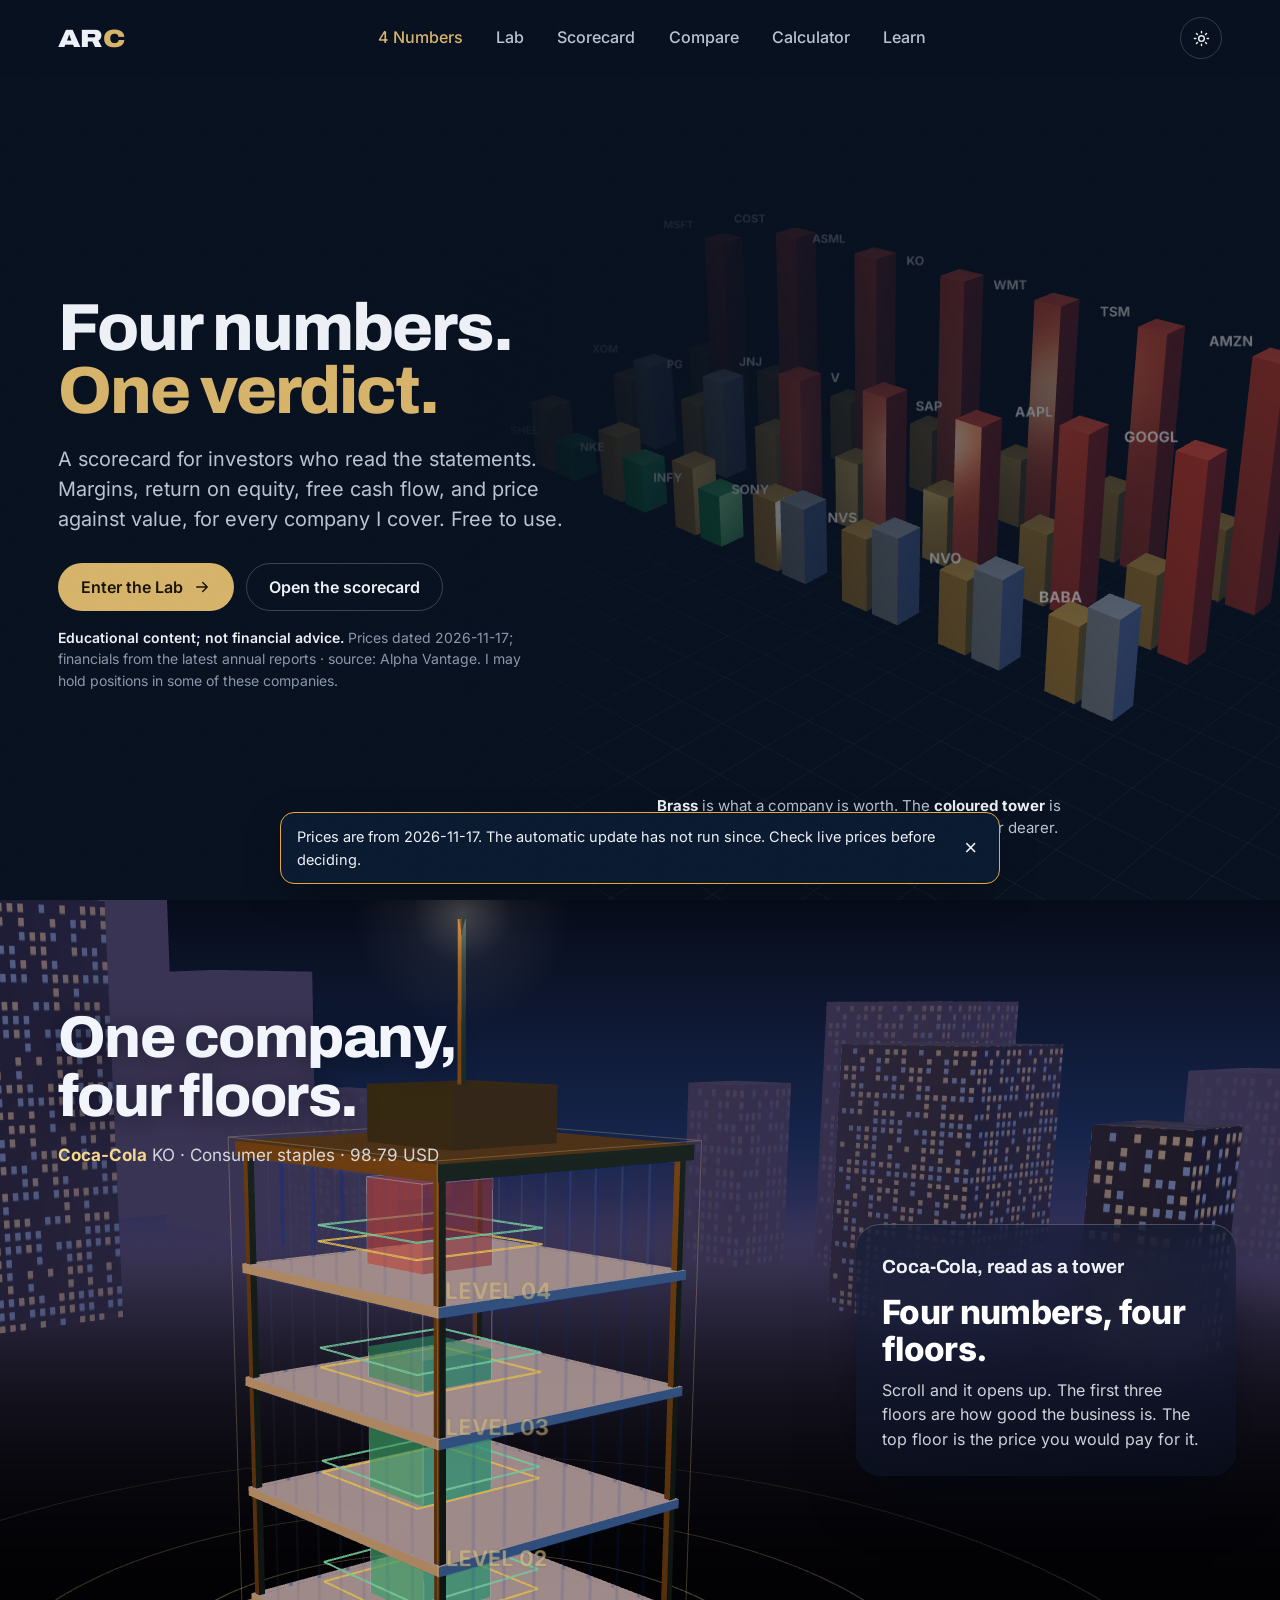
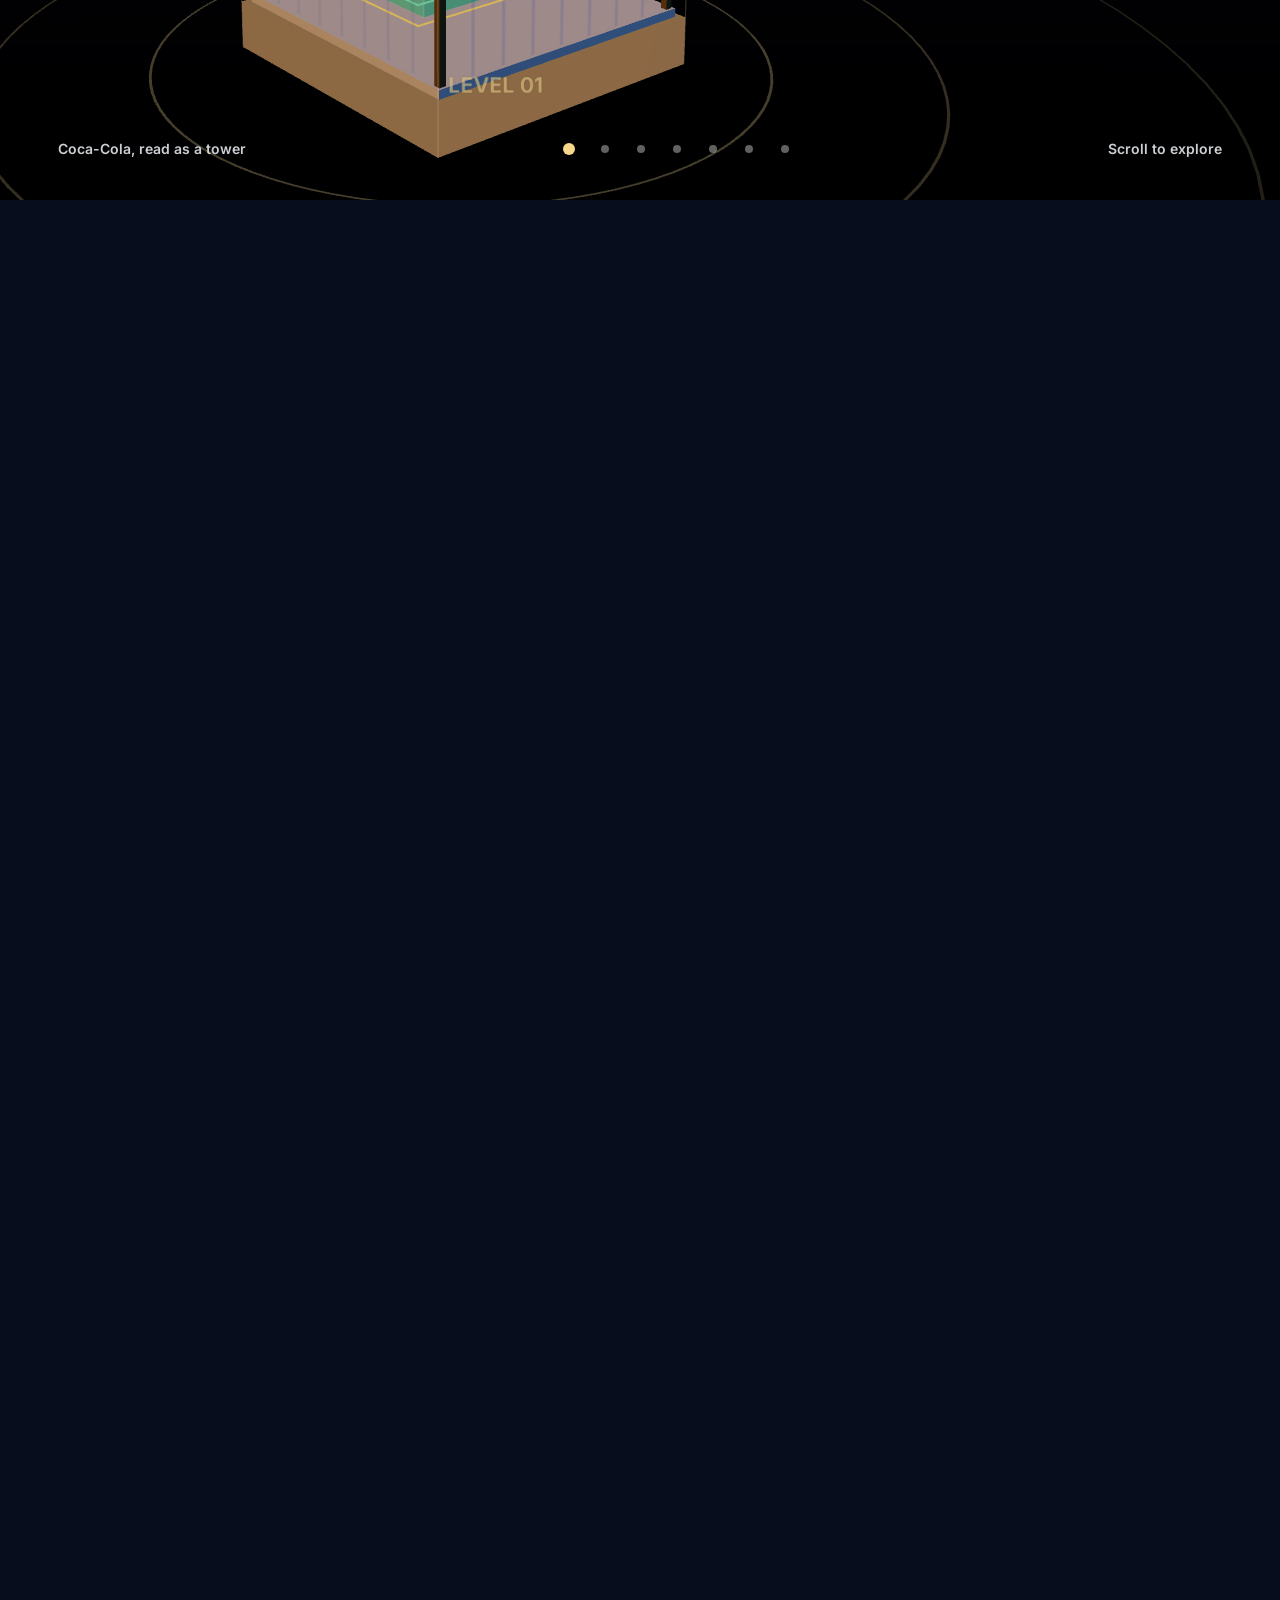
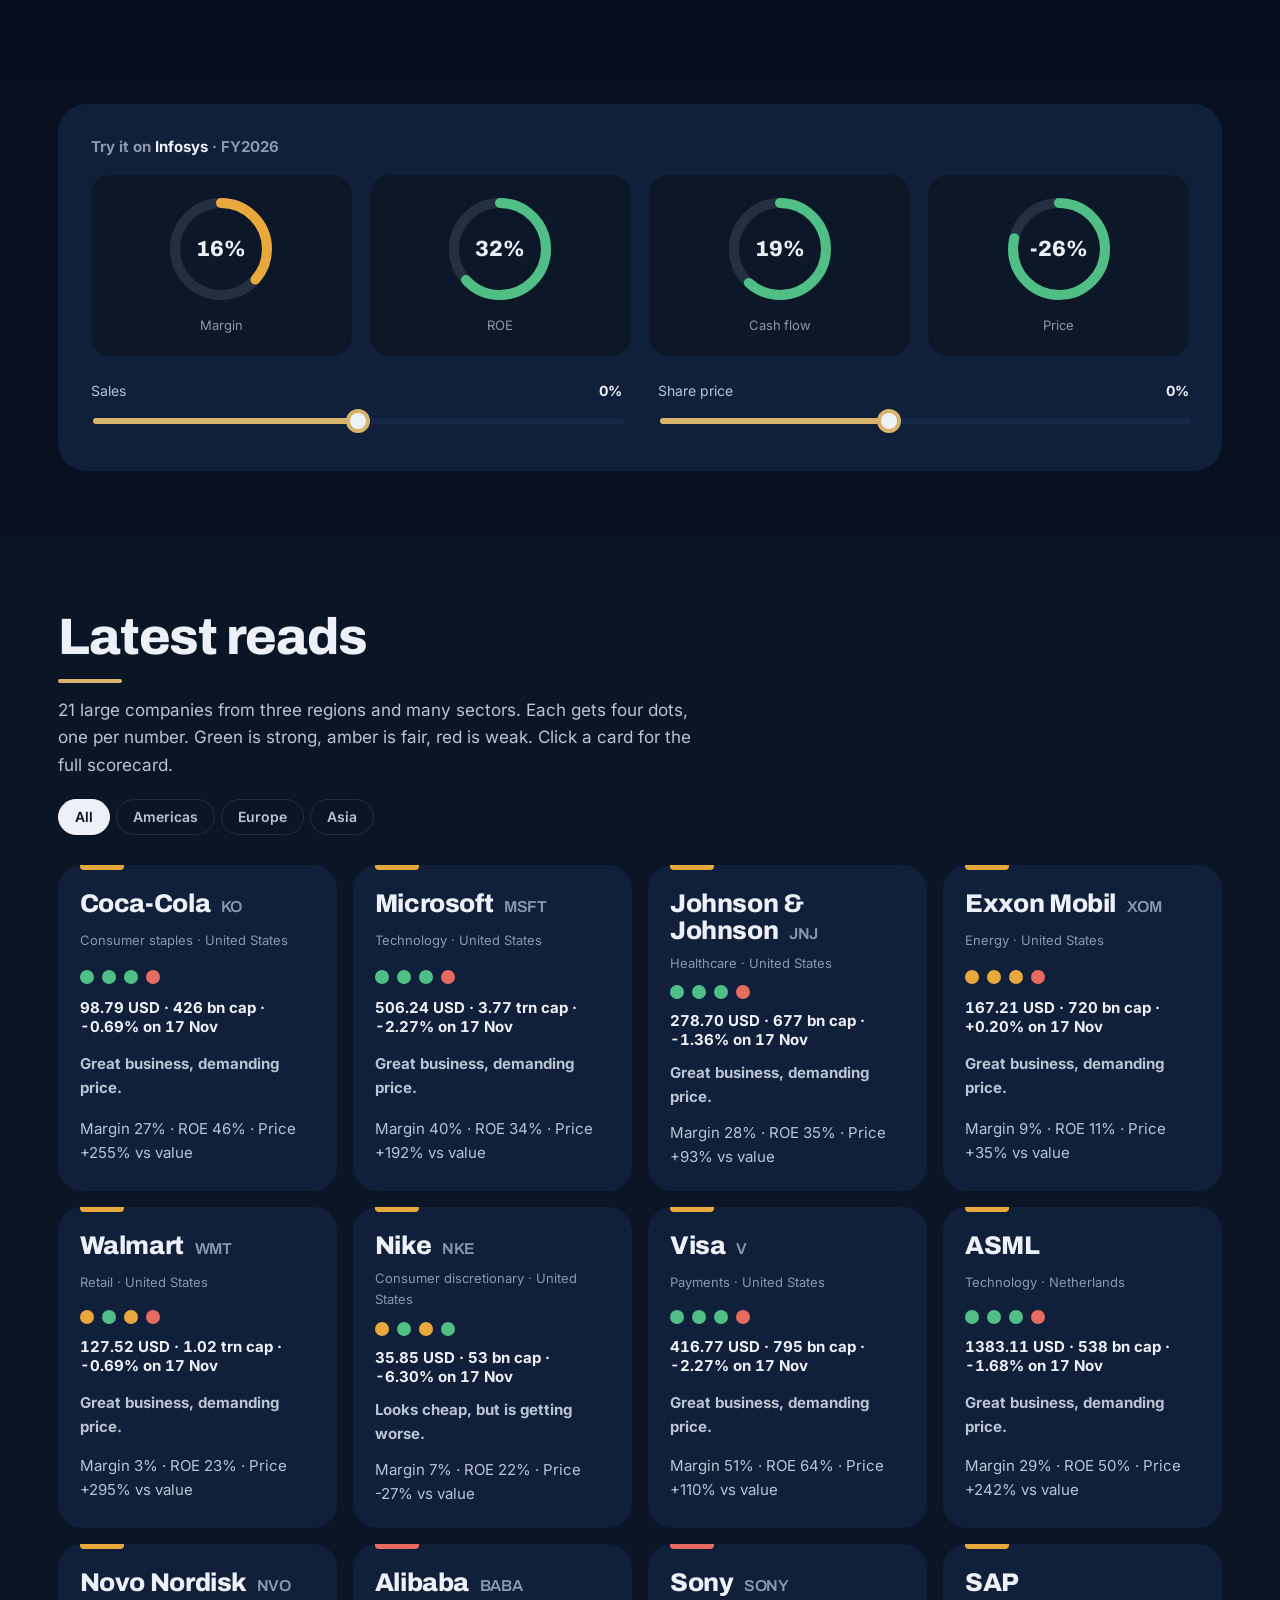
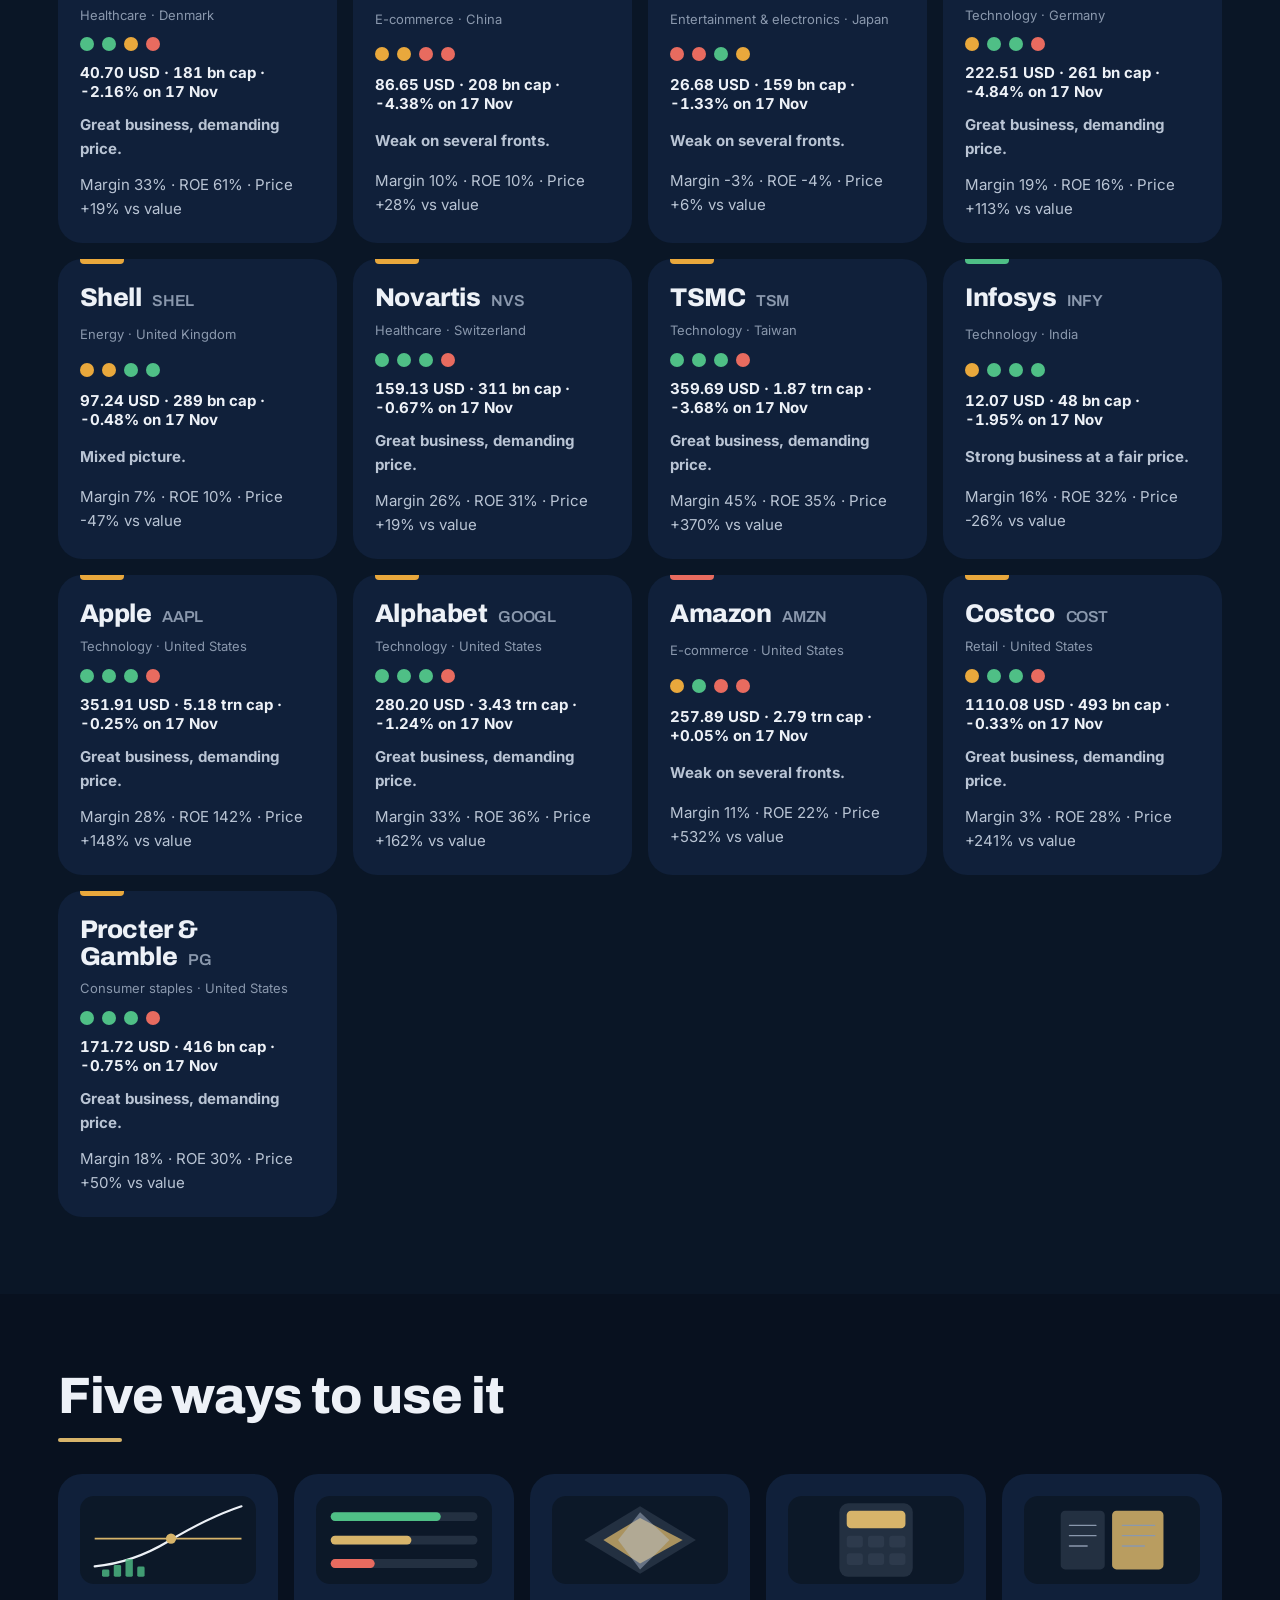
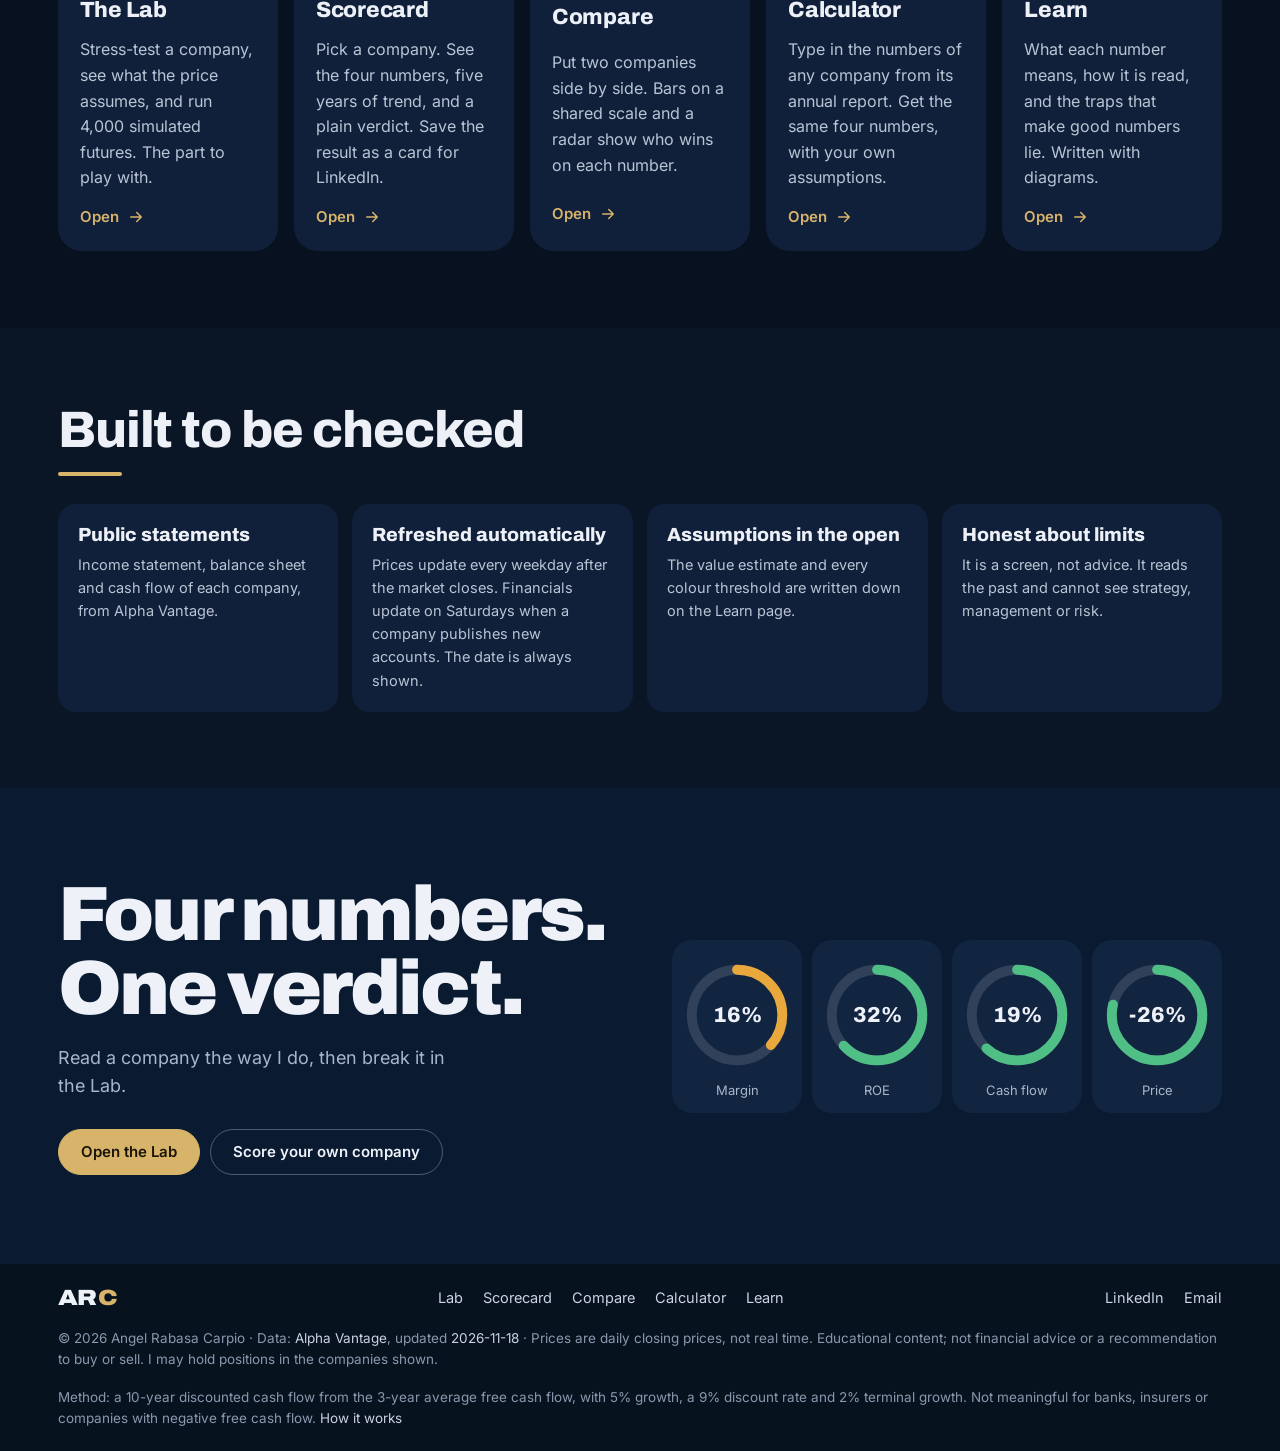
==== commit 30bd55b8: "Add scroll-driven Coca-Cola tower journey with glass cards Co-Authored-By: Claude Sonnet 5.5 <norepl" ====
--- a/4-numeros.html
+++ b/4-numeros.html
@@ -13,10 +13,10 @@
 <style>@font-face{font-family:"Inter";font-style:normal;font-weight:100 900;font-display:swap;src:url(fonts/inter-latin-wght-normal.woff2) format("woff2")}@font-face{font-family:"Archivo";font-style:normal;font-weight:100 900;font-stretch:62% 125%;font-display:swap;src:url(fonts/archivo-latin-standard-normal.woff2) format("woff2")}</style>
 <script>addEventListener("click",function(e){var a=e.target.closest&&e.target.closest("a[href]");if(a)try{sessionStorage.setItem("n4vt",e.clientX+","+e.clientY)}catch(_){}},true);addEventListener("pagereveal",function(){try{var v=(sessionStorage.getItem("n4vt")||"").split(",");if(v.length===2){document.documentElement.style.setProperty("--vx",v[0]+"px");document.documentElement.style.setProperty("--vy",v[1]+"px")}}catch(_){}});</script>
 
-<meta name="description" content="Margins, return on equity, free cash flow and price against value. A free scorecard that refreshes every week.">
+<meta name="description" content="Margins, return on equity, free cash flow and price against value. A free scorecard with prices refreshed every weekday.">
 <meta property="og:url" content="https://angelrabasa.github.io/4-numeros.html">
 <meta property="og:title" content="4 Numbers · Company scorecard · Angel Rabasa Carpio">
-<meta property="og:description" content="Margins, return on equity, free cash flow and price against value. A free scorecard that refreshes every week.">
+<meta property="og:description" content="Margins, return on equity, free cash flow and price against value. A free scorecard with prices refreshed every weekday.">
 <meta property="og:image" content="https://angelrabasa.github.io/og/4-numeros.png">
 <title>4 Numbers · Company scorecard</title>
 <style>
@@ -655,6 +655,58 @@
 .pick,.try .dials,.tile,.bc,.panel,.chart,.outs{box-shadow:none!important}
 .n4h .hcopy .lede,.lede{max-width:60ch}
 
+/* journey: scroll-scrubbed tower */
+.jr{position:relative;height:620vh;background:#070d1c}
+.jr-pin{position:sticky;top:0;height:100vh;height:100svh;overflow:hidden;isolation:isolate}
+.jr-sky{position:absolute;inset:0;z-index:0;background:linear-gradient(180deg,#060b18 0%,#101c3a 34%,#2e2d4d 58%,#8a5a58 80%,#e3a468 100%)}
+:root[data-theme="light"] .jr-sky{background:linear-gradient(180deg,#b9d0ee 0%,#dbe5f2 45%,#f6dcc2 82%,#f3c48f 100%)}
+.jr-stage{position:absolute;inset:0;z-index:1}
+.jr-stage canvas{position:absolute;inset:0;width:100%;height:100%;display:block}
+.jr-top{position:absolute;z-index:2;top:clamp(84px,12vh,130px);left:0;right:0;pointer-events:none}
+.jr-top h2{font-weight:800;font-size:clamp(36px,4.6vw,68px);line-height:1;letter-spacing:-.025em;color:#f2f5fb;text-shadow:0 2px 24px rgba(5,10,24,.5)}
+.jr-top p{margin-top:16px;font-size:17px;color:rgba(238,242,248,.86)}.jr-top p b{color:#f6d78c}
+.jr-card{position:absolute;z-index:3;right:max(24px,calc((100vw - 1240px)/2 + 24px));top:50%;transform:translateY(-50%);width:min(380px,calc(100vw - 32px));padding:26px 26px 24px;border-radius:24px;color:#eef2f8;
+ background:linear-gradient(160deg,rgba(255,255,255,.14),rgba(255,255,255,.05));-webkit-backdrop-filter:blur(22px) saturate(1.4);backdrop-filter:blur(22px) saturate(1.4);box-shadow:inset 0 1px 0 rgba(255,255,255,.22),0 30px 60px -24px rgba(2,6,18,.7)}
+.jr-card h3,.jr-static h3{font-size:19px;font-weight:700;letter-spacing:-.005em;margin-top:2px}
+.jr-card p,.jr-static p{font-size:16px;line-height:1.55;color:rgba(238,242,248,.86)}
+.jr-l{font-size:14px;font-weight:600;color:#f6d78c;margin-bottom:6px}
+.jr-n{font-weight:800;font-size:clamp(52px,6vw,72px);line-height:1;letter-spacing:-.03em;margin:14px 0 4px;font-variant-numeric:tabular-nums;display:flex;align-items:baseline;gap:14px;flex-wrap:wrap;color:#fff}
+.jr-n span{display:inline-flex;align-items:center;gap:8px;font-size:15px;font-weight:600;letter-spacing:0;color:rgba(238,242,248,.9)}
+.jr-n i{width:10px;height:10px;border-radius:50%;background:#9fb0c8}.jr-n.g i{background:#4fbf86}.jr-n.a i{background:#e3a93c}.jr-n.r i{background:#e86b5f}
+.jr-t{font-weight:800;font-size:clamp(26px,2.6vw,34px)!important;line-height:1.1;letter-spacing:-.02em;color:#fff!important;margin:12px 0 10px}
+.jr-card p:not(.jr-l):not(.jr-n):not(.jr-t):not(.jr-b){margin-top:8px}
+.jr-b{margin-top:14px;font-size:14px!important;font-weight:600;color:#f6d78c!important}
+.jr-sc{position:relative;height:6px;border-radius:99px;background:rgba(255,255,255,.18);margin:18px 4px 18px}
+.jr-sc i{position:absolute;top:-4px;width:2px;height:14px;border-radius:2px;background:#e3a93c}.jr-sc i.g{background:#4fbf86}
+.jr-sc b{position:absolute;top:-6px;width:18px;height:18px;margin-left:-9px;border-radius:50%;background:#9fb0c8;border:3px solid #fff;box-shadow:0 4px 12px rgba(0,0,0,.4)}
+.jr-sc b.g{background:#4fbf86}.jr-sc b.a{background:#e3a93c}.jr-sc b.r{background:#e86b5f}
+.jr-foot{position:absolute;z-index:3;left:0;right:0;bottom:clamp(18px,4vh,36px);pointer-events:none}
+.jr-foot .wrap{display:flex;align-items:center;justify-content:space-between;gap:16px;font-size:14px;font-weight:600;color:rgba(238,242,248,.86)}
+.jr-dots{display:flex;gap:6px;pointer-events:auto}
+.jr-dots button{width:30px;height:30px;border:0;background:none;cursor:pointer;position:relative;border-radius:50%}
+.jr-dots button::after{content:"";position:absolute;left:50%;top:50%;width:8px;height:8px;margin:-4px;border-radius:50%;background:rgba(255,255,255,.38);transition:transform .2s var(--ease),background-color .2s ease}
+.jr-dots button[aria-current="true"]::after{background:#f6d78c;transform:scale(1.5)}
+.jr-dots button:active{transform:scale(.94)}
+@media(prefers-reduced-motion:no-preference){.jr-card.in{animation:jrin .28s cubic-bezier(.23,1,.32,1)}}
+@keyframes jrin{from{opacity:0;transform:translateY(calc(-50% + 10px));filter:blur(3px)}to{opacity:1;transform:translateY(-50%);filter:blur(0)}}
+@media(max-width:820px){.jr{height:560vh}.jr-card{top:auto;bottom:70px;right:16px;left:16px;width:auto;transform:none;padding:20px}.jr-hint{display:none}
+ @keyframes jrin{from{opacity:0;transform:translateY(10px);filter:blur(3px)}to{opacity:1;transform:none;filter:blur(0)}}
+ .jr-top{top:84px}.jr-top h2{font-size:34px}.jr-n{font-size:46px;margin-top:8px}.jr-sc{margin:12px 4px}.jr-card p{font-size:15px}.jr-foot{bottom:14px}}
+.jr.no3d{height:auto;padding:clamp(56px,9vw,120px) 0;background:var(--ground)}
+.jr.no3d .jr-pin{position:static;height:auto;overflow:visible}.jr.no3d .jr-sky,.jr.no3d .jr-stage,.jr.no3d .jr-card,.jr.no3d .jr-foot{display:none}
+.jr.no3d .jr-top{position:static}.jr.no3d .jr-top h2{color:var(--ink);text-shadow:none}.jr.no3d .jr-top p{color:var(--ink-2)}
+.jr-static{list-style:none;margin:32px auto 0;padding:0 max(16px,4vw);max-width:1240px;display:grid;grid-template-columns:repeat(auto-fit,minmax(260px,1fr));gap:16px}
+.jr-static li{padding:22px;border-radius:20px;background:var(--field-1)}.jr-static p{color:var(--ink-2)}.jr-static .jr-n,.jr-static .jr-t{color:var(--ink)!important}.jr-static .jr-n span{color:var(--ink-2)}
+
+.jr-top{transition:opacity .35s var(--ease)}.jr.deep .jr-top{opacity:0}
+.jr-card{background:linear-gradient(160deg,rgba(18,28,52,.62),rgba(10,18,36,.5))}
+.jr-static[hidden]{display:none}
+.jr-sky{background:linear-gradient(180deg,#070c1a 0%,#15244a 26%,#473a66 44%,#b8736a 57%,#eaa56f 64%,#f2b784 100%)}
+.jr-card .jr-n,.jr-static .jr-n{font-size:clamp(52px,6vw,72px);line-height:1;color:#fff}
+.jr-card .jr-t{font-size:clamp(26px,2.6vw,34px);line-height:1.1;color:#fff}
+.jr-card .jr-l{font-size:14px;color:#f6d78c}.jr-card .jr-b{font-size:14px;color:#f6d78c}
+@media(max-width:820px){.jr-card .jr-n{font-size:48px}#jlvl{display:none}.jr-foot .wrap{justify-content:center}}
+
 
 .mini{grid-column:1/-1;display:grid;gap:6px;margin-top:6px}
 .mini label{display:flex;flex-wrap:wrap;justify-content:space-between;align-items:center;gap:2px 10px;font-size:14px;color:var(--ink-2)}
@@ -712,6 +764,17 @@
     <div class="stage3d" id="sky" role="img" aria-label="Interactive 3D chart. Each company is a pair of towers: a brass tower for its estimated value and a coloured tower for the share price. Click a pair to open its scorecard. The same companies are listed below.">
       <p class="n3-leg"><b>Brass</b> is what a company is worth. The <b>coloured tower</b> is what you pay: green when cheaper, red when far dearer. <span class="n3-hint">Hover a pair, then click it.</span></p>
     </div>
+  </section>
+
+  <section class="jr" id="journey" aria-label="One company drawn as a tower, one floor for each of the four numbers">
+    <div class="jr-pin">
+      <div class="jr-sky" aria-hidden="true"></div>
+      <div class="jr-stage" id="jstage" role="img" aria-label="A 3D tower that opens in cutaway; each floor is one of the four numbers"></div>
+      <div class="jr-top gut"><div class="wrap"><h2>One company,<br>four floors.</h2><p id="jco"></p></div></div>
+      <div class="jr-card" id="jcard" aria-live="polite"></div>
+      <div class="jr-foot gut"><div class="wrap"><span id="jlvl"></span><span class="jr-dots" id="jdots"></span><span class="jr-hint">Scroll to explore</span></div></div>
+    </div>
+    <ol class="jr-static" id="jstatic" hidden></ol>
   </section>
 
   <section class="try gut" aria-label="Try the four numbers">
@@ -1099,6 +1162,34 @@
 document.getElementById('src').textContent=L.D.source;
 var nc=document.getElementById('ncos');if(nc)nc.textContent=C.length;
 L.load3d(function(S){var el=document.getElementById('sky');if(!S||!S.supported()){el.hidden=true;document.querySelector('.n4h').classList.add('no3d');return}S.skyline(el,C,{})||(el.hidden=true,document.querySelector('.n4h').classList.add('no3d'))});
+(function(){var KO=C.filter(function(c){return c.symbol==='KO'})[0]||C[0],jr=document.getElementById('journey');if(!KO||!jr)return;
+var ZW={g:['Strong','Cheap'],a:['Fair','Fair'],r:['Weak','Dear']};
+function f(m,x){return x==null?'n/a':(m.k==='pv'&&x>0?'+':'')+L.pct(x,m.k==='pv'?0:1)+'%'}
+var sc=L.score(KO),ve=L.verdict(KO),fl=L.M.map(function(m,i){var x=m.get(KO),mm=L.mm(m,KO),z=sc.z[i];return{m:m,x:x,mm:mm,z:z,n:(x-mm.min)/(mm.max-mm.min),t:[(mm.t[0]-mm.min)/(mm.max-mm.min),(mm.t[1]-mm.min)/(mm.max-mm.min)]}});
+document.getElementById('jco').innerHTML='<b>'+KO.name+'</b> '+KO.symbol+' · '+(KO.sector||'')+' · '+L.money(KO.price)+' '+(KO.currency||'USD');
+var steps=[
+ {k:'Coca-Cola, read as a tower',h:'Four numbers, four floors.',p:'Scroll and it opens up. The first three floors are how good the business is. The top floor is the price you would pay for it.',c:''},
+ {k:'Cutaway',h:'Every floor has two lines.',p:'Amber is where a number turns acceptable. Green is where it turns strong. The bar rising inside is today’s figure.',c:''}]
+.concat(fl.map(function(o,i){var pv=o.m.k==='pv',w=o.z?ZW[o.z][pv?1:0]:'n/a',th=o.mm.t;
+ return{lvl:i+1,k:o.m.lab,h:f(o.m,o.x),z:o.z,w:w,p:o.m.why,c:(pv?'Cheap below ':'Strong from ')+(pv?'':'')+f(o.m,pv?th[0]:th[1])+(pv?' vs value':' for '+(KO.sector||'this sector').toLowerCase()),sc:o}}))
+.concat([{k:'The verdict',h:ve.t,p:ve.p,c:'',v:1}]);
+var dots=document.getElementById('jdots'),card=document.getElementById('jcard'),lv=document.getElementById('jlvl'),st=document.getElementById('jstatic');
+function scale(o){var a=o.mm,r=a.max-a.min,pos=function(v){return Math.max(0,Math.min(100,(v-a.min)/r*100))};
+ return'<div class="jr-sc" aria-hidden="true"><i class="a" style="left:'+pos(a.t[0])+'%"></i><i class="g" style="left:'+pos(a.t[1])+'%"></i><b class="'+(o.z||'')+'" style="left:'+pos(o.x)+'%"></b></div>'}
+function cardHTML(s){return(s.lvl?'<p class="jr-l">Floor '+s.lvl+' of 4</p>':'')+'<h3>'+s.k+'</h3>'+(s.sc?'<p class="jr-n '+(s.z||'')+'">'+s.h+'<span><i></i>'+s.w+'</span></p>'+scale(s.sc):'<p class="jr-t">'+s.h+'</p>')+'<p>'+s.p+'</p>'+(s.c?'<p class="jr-b">'+s.c+'</p>':'')}
+st.innerHTML=steps.map(function(s){return'<li>'+cardHTML(s)+'</li>'}).join('');
+dots.innerHTML=steps.map(function(s,i){return'<button type="button" data-i="'+i+'" aria-label="Go to: '+s.k+'"></button>'}).join('');
+var cur=-1;function show(i){if(i===cur)return;cur=i;var s=steps[i];card.innerHTML=cardHTML(s);card.classList.remove('in');void card.offsetWidth;card.classList.add('in');jr.classList.toggle('deep',i>=2);
+ lv.textContent=s.lvl?'Floor '+s.lvl+' · '+s.k:s.k;[].forEach.call(dots.children,function(b,k){b.setAttribute('aria-current',k===i?'true':'false')})}
+show(0);
+function fallback(){jr.classList.add('no3d');st.hidden=false}
+L.load3d(function(S){if(!S||!S.supported())return fallback();
+ var J=S.journey(document.getElementById('jstage'),fl,{onStep:show});if(!J)return fallback();
+ var mids=[.07,.25,.4,.54,.68,.82,.95];
+ function prog(){var r=jr.getBoundingClientRect(),h=r.height-innerHeight;J.setProgress(h>0?-r.top/h:0)}
+ var tk=0;addEventListener('scroll',function(){if(!tk)tk=requestAnimationFrame(function(){tk=0;prog()})},{passive:true});addEventListener('resize',prog);prog();
+ dots.addEventListener('click',function(e){var b=e.target.closest('button');if(!b)return;var r=jr.getBoundingClientRect(),h=r.height-innerHeight;scrollTo({top:scrollY+r.top+h*mids[+b.dataset.i],behavior:'smooth'})})});
+})();
 var best=C.slice().sort(function(a,b){var A=L.score(a),B=L.score(b);return(B.g-B.r)-(A.g-A.r)})[0];
 var A=L.D.assumptions,st={dr:0,dp:0};
 function dials(){var sc=L.scen(best,{dr:st.dr,dm:0,dp:st.dp,g:A.growth,d:A.discount}),b0=L.scen(best,{dr:0,dm:0,dp:0,g:A.growth,d:A.discount});
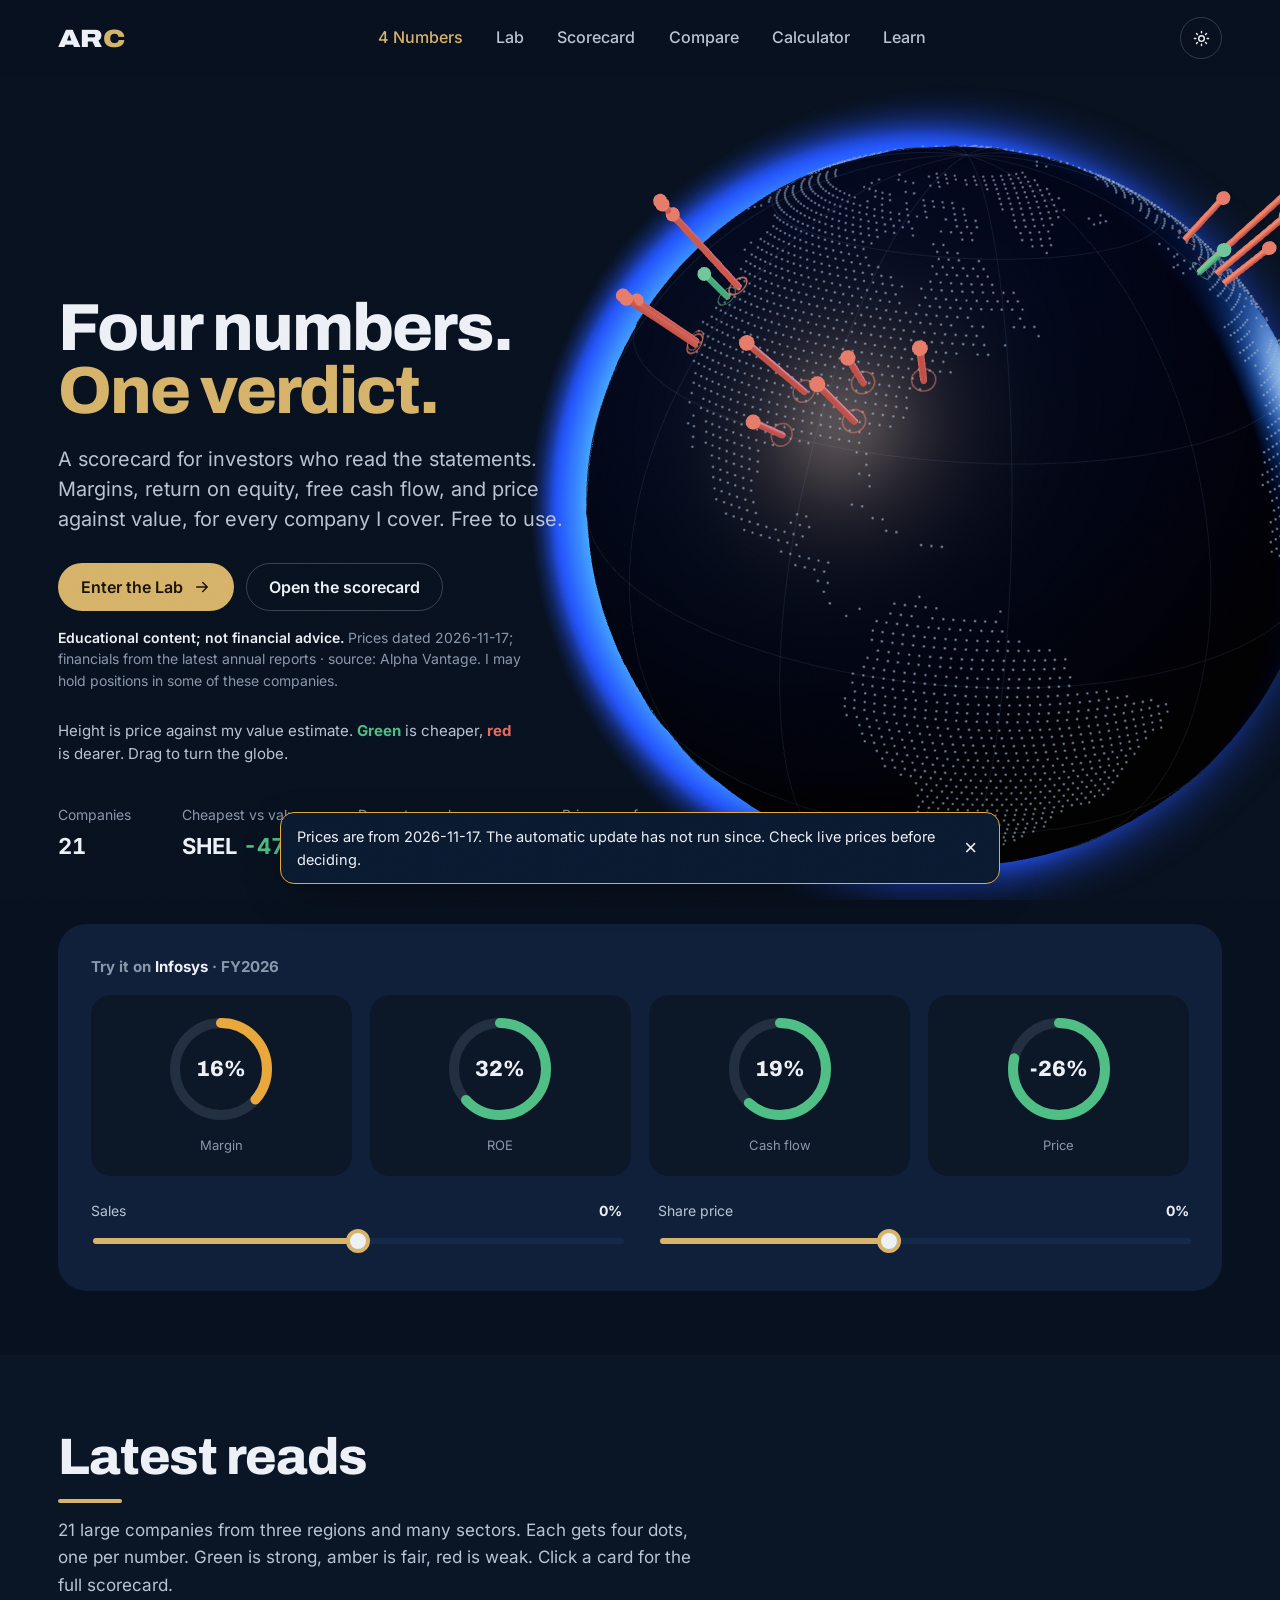
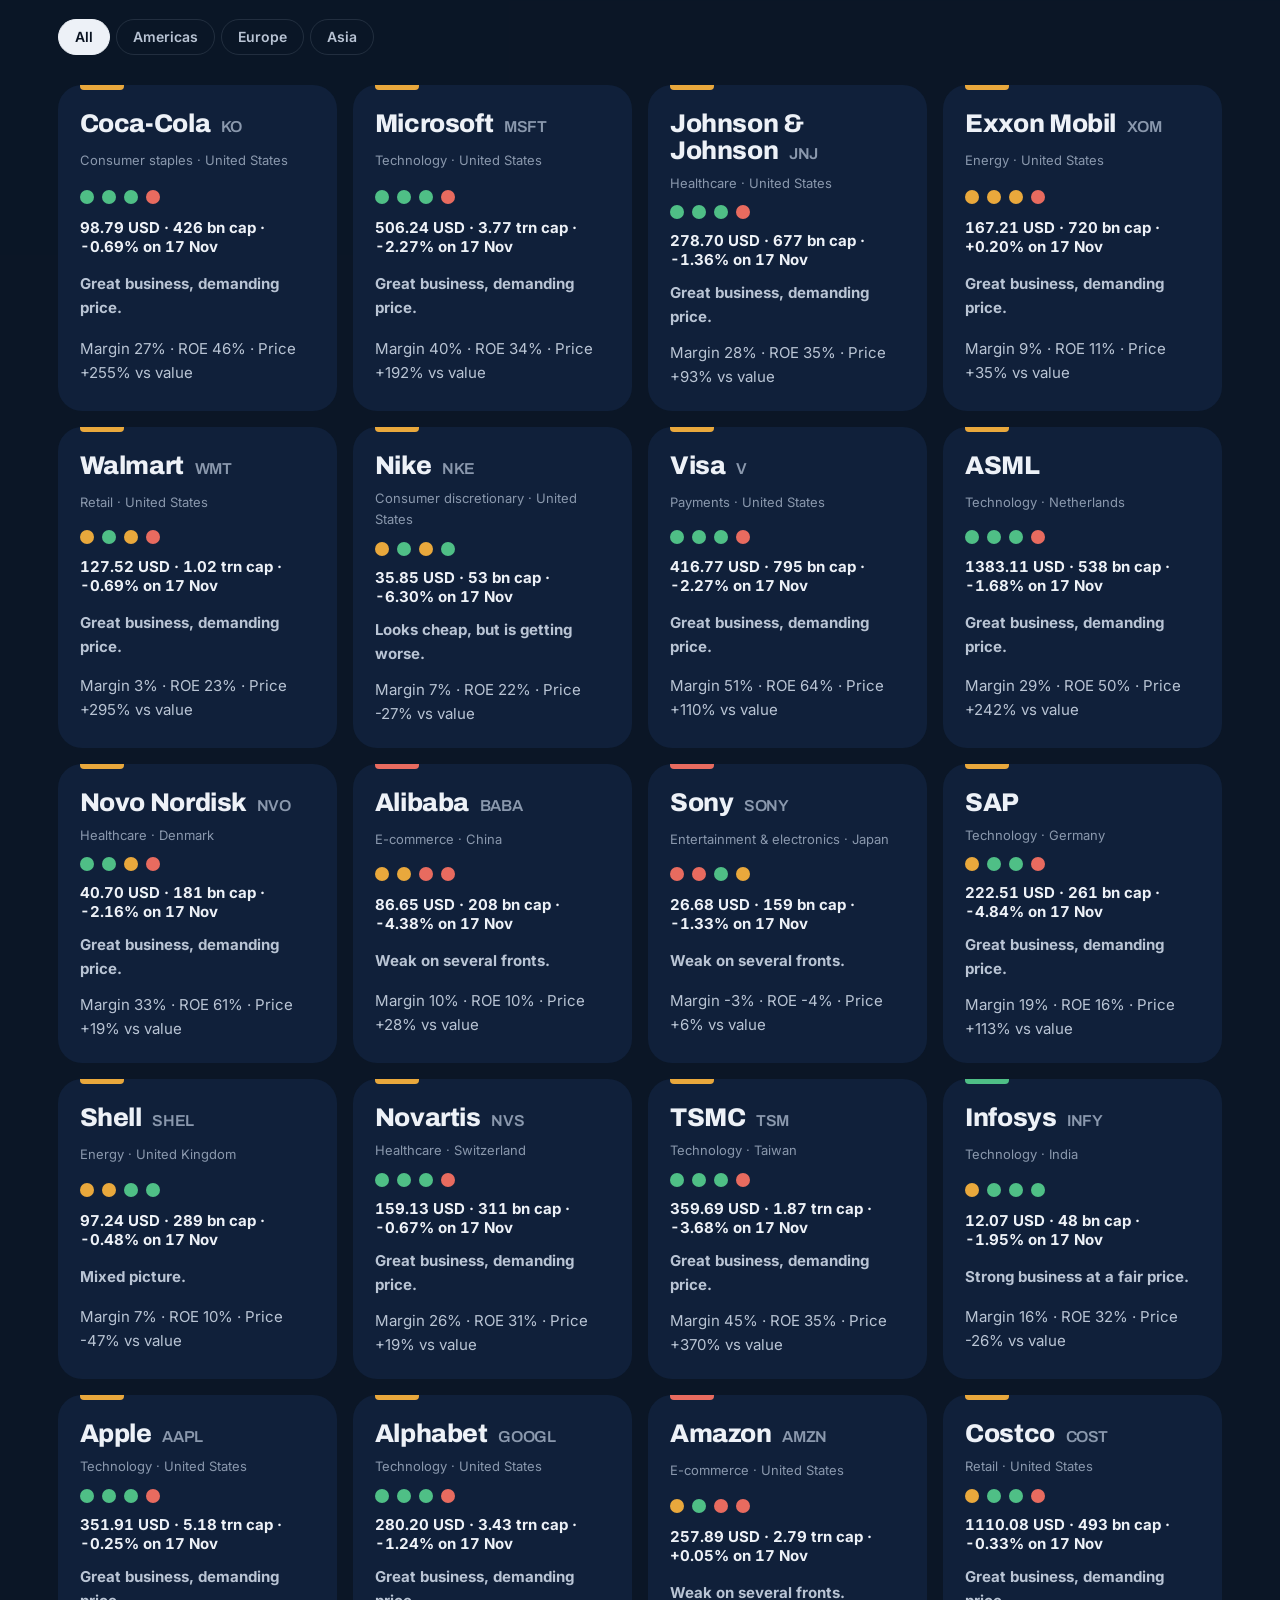
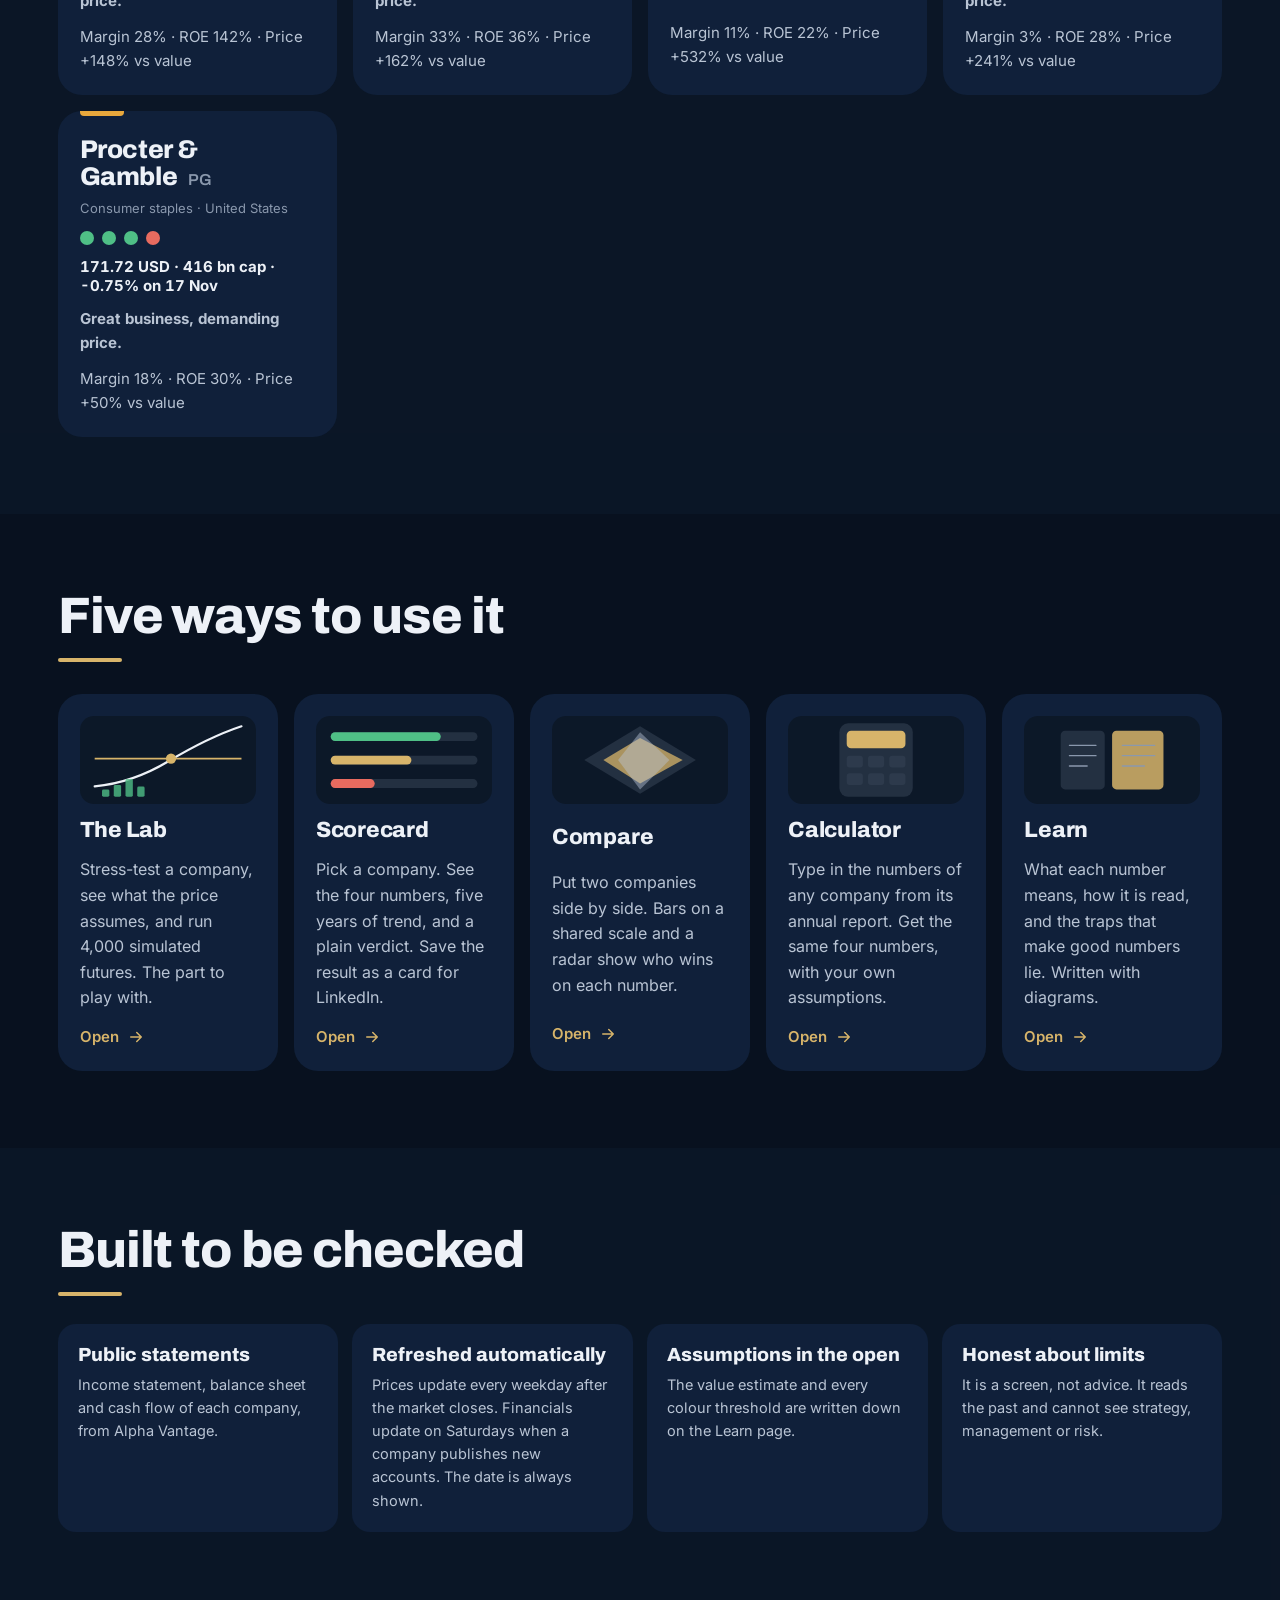
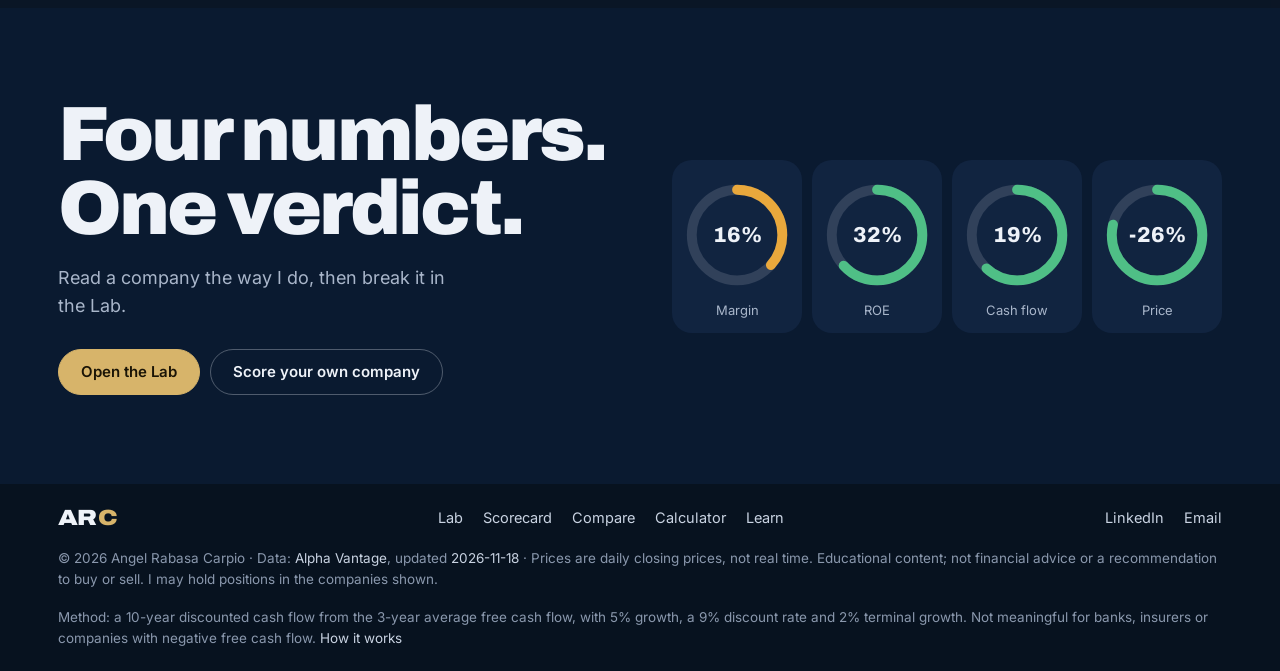
==== commit 750d4be7: "Replace skyline and tower with a 3D market globe hero and glass company panel Co-Authored-By: Claude" ====
--- a/4-numeros.html
+++ b/4-numeros.html
@@ -616,7 +616,6 @@
  .n4h h1{max-width:none}
  .stage3d{position:relative;inset:auto;margin:clamp(20px,5vw,36px) 0 0;height:clamp(340px,78vw,520px);min-height:0}
  .n3-leg{position:relative;left:auto;right:auto;bottom:auto;padding:10px 0 0;max-width:none}
- .stage3d canvas{height:clamp(300px,70vw,440px)!important}
 }
 .try{padding-top:clamp(8px,2vw,24px);padding-bottom:clamp(36px,5vw,72px)}
 .try .dials{perspective:1200px}
@@ -655,57 +654,36 @@
 .pick,.try .dials,.tile,.bc,.panel,.chart,.outs{box-shadow:none!important}
 .n4h .hcopy .lede,.lede{max-width:60ch}
 
-/* journey: scroll-scrubbed tower */
-.jr{position:relative;height:620vh;background:#070d1c}
-.jr-pin{position:sticky;top:0;height:100vh;height:100svh;overflow:hidden;isolation:isolate}
-.jr-sky{position:absolute;inset:0;z-index:0;background:linear-gradient(180deg,#060b18 0%,#101c3a 34%,#2e2d4d 58%,#8a5a58 80%,#e3a468 100%)}
-:root[data-theme="light"] .jr-sky{background:linear-gradient(180deg,#b9d0ee 0%,#dbe5f2 45%,#f6dcc2 82%,#f3c48f 100%)}
-.jr-stage{position:absolute;inset:0;z-index:1}
-.jr-stage canvas{position:absolute;inset:0;width:100%;height:100%;display:block}
-.jr-top{position:absolute;z-index:2;top:clamp(84px,12vh,130px);left:0;right:0;pointer-events:none}
-.jr-top h2{font-weight:800;font-size:clamp(36px,4.6vw,68px);line-height:1;letter-spacing:-.025em;color:#f2f5fb;text-shadow:0 2px 24px rgba(5,10,24,.5)}
-.jr-top p{margin-top:16px;font-size:17px;color:rgba(238,242,248,.86)}.jr-top p b{color:#f6d78c}
-.jr-card{position:absolute;z-index:3;right:max(24px,calc((100vw - 1240px)/2 + 24px));top:50%;transform:translateY(-50%);width:min(380px,calc(100vw - 32px));padding:26px 26px 24px;border-radius:24px;color:#eef2f8;
- background:linear-gradient(160deg,rgba(255,255,255,.14),rgba(255,255,255,.05));-webkit-backdrop-filter:blur(22px) saturate(1.4);backdrop-filter:blur(22px) saturate(1.4);box-shadow:inset 0 1px 0 rgba(255,255,255,.22),0 30px 60px -24px rgba(2,6,18,.7)}
-.jr-card h3,.jr-static h3{font-size:19px;font-weight:700;letter-spacing:-.005em;margin-top:2px}
-.jr-card p,.jr-static p{font-size:16px;line-height:1.55;color:rgba(238,242,248,.86)}
-.jr-l{font-size:14px;font-weight:600;color:#f6d78c;margin-bottom:6px}
-.jr-n{font-weight:800;font-size:clamp(52px,6vw,72px);line-height:1;letter-spacing:-.03em;margin:14px 0 4px;font-variant-numeric:tabular-nums;display:flex;align-items:baseline;gap:14px;flex-wrap:wrap;color:#fff}
-.jr-n span{display:inline-flex;align-items:center;gap:8px;font-size:15px;font-weight:600;letter-spacing:0;color:rgba(238,242,248,.9)}
-.jr-n i{width:10px;height:10px;border-radius:50%;background:#9fb0c8}.jr-n.g i{background:#4fbf86}.jr-n.a i{background:#e3a93c}.jr-n.r i{background:#e86b5f}
-.jr-t{font-weight:800;font-size:clamp(26px,2.6vw,34px)!important;line-height:1.1;letter-spacing:-.02em;color:#fff!important;margin:12px 0 10px}
-.jr-card p:not(.jr-l):not(.jr-n):not(.jr-t):not(.jr-b){margin-top:8px}
-.jr-b{margin-top:14px;font-size:14px!important;font-weight:600;color:#f6d78c!important}
-.jr-sc{position:relative;height:6px;border-radius:99px;background:rgba(255,255,255,.18);margin:18px 4px 18px}
-.jr-sc i{position:absolute;top:-4px;width:2px;height:14px;border-radius:2px;background:#e3a93c}.jr-sc i.g{background:#4fbf86}
-.jr-sc b{position:absolute;top:-6px;width:18px;height:18px;margin-left:-9px;border-radius:50%;background:#9fb0c8;border:3px solid #fff;box-shadow:0 4px 12px rgba(0,0,0,.4)}
-.jr-sc b.g{background:#4fbf86}.jr-sc b.a{background:#e3a93c}.jr-sc b.r{background:#e86b5f}
-.jr-foot{position:absolute;z-index:3;left:0;right:0;bottom:clamp(18px,4vh,36px);pointer-events:none}
-.jr-foot .wrap{display:flex;align-items:center;justify-content:space-between;gap:16px;font-size:14px;font-weight:600;color:rgba(238,242,248,.86)}
-.jr-dots{display:flex;gap:6px;pointer-events:auto}
-.jr-dots button{width:30px;height:30px;border:0;background:none;cursor:pointer;position:relative;border-radius:50%}
-.jr-dots button::after{content:"";position:absolute;left:50%;top:50%;width:8px;height:8px;margin:-4px;border-radius:50%;background:rgba(255,255,255,.38);transition:transform .2s var(--ease),background-color .2s ease}
-.jr-dots button[aria-current="true"]::after{background:#f6d78c;transform:scale(1.5)}
-.jr-dots button:active{transform:scale(.94)}
-@media(prefers-reduced-motion:no-preference){.jr-card.in{animation:jrin .28s cubic-bezier(.23,1,.32,1)}}
-@keyframes jrin{from{opacity:0;transform:translateY(calc(-50% + 10px));filter:blur(3px)}to{opacity:1;transform:translateY(-50%);filter:blur(0)}}
-@media(max-width:820px){.jr{height:560vh}.jr-card{top:auto;bottom:70px;right:16px;left:16px;width:auto;transform:none;padding:20px}.jr-hint{display:none}
- @keyframes jrin{from{opacity:0;transform:translateY(10px);filter:blur(3px)}to{opacity:1;transform:none;filter:blur(0)}}
- .jr-top{top:84px}.jr-top h2{font-size:34px}.jr-n{font-size:46px;margin-top:8px}.jr-sc{margin:12px 4px}.jr-card p{font-size:15px}.jr-foot{bottom:14px}}
-.jr.no3d{height:auto;padding:clamp(56px,9vw,120px) 0;background:var(--ground)}
-.jr.no3d .jr-pin{position:static;height:auto;overflow:visible}.jr.no3d .jr-sky,.jr.no3d .jr-stage,.jr.no3d .jr-card,.jr.no3d .jr-foot{display:none}
-.jr.no3d .jr-top{position:static}.jr.no3d .jr-top h2{color:var(--ink);text-shadow:none}.jr.no3d .jr-top p{color:var(--ink-2)}
-.jr-static{list-style:none;margin:32px auto 0;padding:0 max(16px,4vw);max-width:1240px;display:grid;grid-template-columns:repeat(auto-fit,minmax(260px,1fr));gap:16px}
-.jr-static li{padding:22px;border-radius:20px;background:var(--field-1)}.jr-static p{color:var(--ink-2)}.jr-static .jr-n,.jr-static .jr-t{color:var(--ink)!important}.jr-static .jr-n span{color:var(--ink-2)}
-
-.jr-top{transition:opacity .35s var(--ease)}.jr.deep .jr-top{opacity:0}
-.jr-card{background:linear-gradient(160deg,rgba(18,28,52,.62),rgba(10,18,36,.5))}
-.jr-static[hidden]{display:none}
-.jr-sky{background:linear-gradient(180deg,#070c1a 0%,#15244a 26%,#473a66 44%,#b8736a 57%,#eaa56f 64%,#f2b784 100%)}
-.jr-card .jr-n,.jr-static .jr-n{font-size:clamp(52px,6vw,72px);line-height:1;color:#fff}
-.jr-card .jr-t{font-size:clamp(26px,2.6vw,34px);line-height:1.1;color:#fff}
-.jr-card .jr-l{font-size:14px;color:#f6d78c}.jr-card .jr-b{font-size:14px;color:#f6d78c}
-@media(max-width:820px){.jr-card .jr-n{font-size:48px}#jlvl{display:none}.jr-foot .wrap{justify-content:center}}
+/* globe hero */
+.n4h .stage3d{inset:0;-webkit-mask-image:none;mask-image:none}
+.n4h .stage3d canvas{position:absolute;inset:0;width:100%;height:100%}
+.n3-leg{left:auto;right:max(16px,4vw);bottom:clamp(96px,14vh,130px);max-width:34ch;text-align:right}
+.lg.g{color:var(--up)}.lg.r{color:var(--down)}
+.gp{position:absolute;z-index:3;right:max(16px,4vw);top:clamp(96px,16vh,150px);width:min(320px,calc(100vw - 32px));padding:22px;border-radius:22px;color:#eef2f8;
+ background:linear-gradient(160deg,rgba(24,38,68,.72),rgba(10,18,36,.62));-webkit-backdrop-filter:blur(22px) saturate(1.4);backdrop-filter:blur(22px) saturate(1.4);box-shadow:inset 0 1px 0 rgba(255,255,255,.2),0 30px 60px -24px rgba(2,6,18,.7)}
+.gp[hidden]{display:none}
+@media(prefers-reduced-motion:no-preference){.gp{animation:gpin .26s cubic-bezier(.23,1,.32,1)}}@keyframes gpin{from{opacity:0;transform:translateY(8px);filter:blur(3px)}}
+.gp h3{font-size:22px;font-weight:800;letter-spacing:-.01em;padding-right:28px}
+.gp-x{position:absolute;top:10px;right:10px;width:36px;height:36px;border:0;border-radius:50%;background:rgba(255,255,255,.08);color:#eef2f8;font-size:22px;cursor:pointer;transition:transform .16s var(--ease),background-color .2s ease}.gp-x:active{transform:scale(.94)}
+.gp-s{font-size:14px;color:rgba(238,242,248,.72);margin-top:2px}
+.gp-p{margin-top:14px;font-size:16px;color:rgba(238,242,248,.86)}.gp-p b{font-size:30px;font-weight:800;letter-spacing:-.02em;color:#fff;font-variant-numeric:tabular-nums}.gp-p .up{color:#4fbf86;font-weight:700}.gp-p .dn{color:#e86b5f;font-weight:700}
+.gp-n{list-style:none;margin:14px 0 0;padding:0;display:grid;gap:8px}
+.gp-n li{display:grid;grid-template-columns:1fr auto 12px;align-items:center;gap:12px;font-size:16px}.gp-n span{color:rgba(238,242,248,.8)}.gp-n b{font-variant-numeric:tabular-nums;color:#fff}
+.gp-n i{width:10px;height:10px;border-radius:50%;background:#9fb0c8}.gp-n i.g{background:#4fbf86}.gp-n i.a{background:#e3a93c}.gp-n i.r{background:#e86b5f}
+.gp-v{margin-top:14px;font-size:17px;font-weight:700;color:#f6d78c}.gp-v.g{color:#7fe0ab}.gp-v.r{color:#ff9b90}
+.gp-a{display:flex;gap:8px;margin-top:16px;flex-wrap:wrap}
+.gstats{position:absolute;z-index:2;left:0;right:0;bottom:clamp(18px,4vh,36px);display:flex;gap:clamp(18px,4vw,56px);padding:0 max(16px,4vw);flex-wrap:wrap}
+.gstats div{display:grid;gap:2px}.gstats span{font-size:14px;color:var(--ink-3)}.gstats b{font-size:22px;font-weight:700;font-variant-numeric:tabular-nums;color:var(--ink)}.gstats em{font-style:normal}.gstats em.g{color:var(--up)}.gstats em.r{color:var(--down)}
+.n4h.no3d .gstats{position:static;margin-top:28px;padding:0}
+@media(max-width:1000px){.n3-leg{left:16px;right:16px;text-align:left;max-width:none;bottom:auto;position:static;margin-top:8px}.gp{position:relative;right:auto;top:auto;margin:12px 16px 0;width:auto}.gstats{position:static;margin-top:20px}}
+.gstats{padding:0;left:50%;right:auto;transform:translateX(-50%);width:min(1360px,calc(100% - 2*max(20px,4.5vw)))}
+.n3-leg{right:max(20px,4.5vw)}.gp{right:max(20px,4.5vw)}
+@media(max-width:1000px){.gstats{transform:none;left:auto;width:auto}}
+@media(min-width:1001px){.n3-leg{left:max(20px,4.5vw);right:auto;text-align:left;max-width:52ch;bottom:clamp(104px,15vh,140px)}}
+.n3-tip[hidden]{display:none}.n3-tip:not([hidden]){opacity:1;transform:translate(14px,-130%);background:rgba(10,18,36,.86);color:#eef2f8;font-size:14px;font-weight:600;padding:8px 12px;border-radius:12px;-webkit-backdrop-filter:blur(10px);backdrop-filter:blur(10px)}
+@media(max-width:1000px){.n4h{display:flex;flex-direction:column;padding-top:8px}.n4h .stage3d{order:-1;height:clamp(360px,104vw,520px);margin:0 -20px}.n4h .hcopy{order:1;margin-top:8px}.gp{order:0}.gstats{order:2;display:grid;grid-template-columns:1fr 1fr;gap:16px;margin-top:24px}.n3-leg{order:1}}
+@media(max-width:1000px){.n4h .stage3d .n3-leg{position:absolute;left:20px;right:20px;bottom:4px;margin:0;padding:0;font-size:14px;text-align:left;order:0}.n4h .hub{padding:0}}
+@media(max-width:1000px){.n4h{align-items:stretch}.n4h .stage3d{align-self:stretch}}
 
 
 .mini{grid-column:1/-1;display:grid;gap:6px;margin-top:6px}
@@ -761,20 +739,11 @@
         <p class="fine"><b>Educational content; not financial advice.</b> <span id="stamp"></span> I may hold positions in some of these companies.</p>
       </div>
     </div>
-    <div class="stage3d" id="sky" role="img" aria-label="Interactive 3D chart. Each company is a pair of towers: a brass tower for its estimated value and a coloured tower for the share price. Click a pair to open its scorecard. The same companies are listed below.">
-      <p class="n3-leg"><b>Brass</b> is what a company is worth. The <b>coloured tower</b> is what you pay: green when cheaper, red when far dearer. <span class="n3-hint">Hover a pair, then click it.</span></p>
+    <div class="stage3d" id="sky" role="img" aria-label="Interactive 3D globe. Each pin is a company headquarters; its height is the share price against my estimate of value, green when cheaper and red when dearer. Select a pin to read its four numbers. The same companies are listed below.">
+      <p class="n3-leg">Height is price against my value estimate. <b class="lg g">Green</b> is cheaper, <b class="lg r">red</b> is dearer. Drag to turn the globe.</p>
     </div>
-  </section>
-
-  <section class="jr" id="journey" aria-label="One company drawn as a tower, one floor for each of the four numbers">
-    <div class="jr-pin">
-      <div class="jr-sky" aria-hidden="true"></div>
-      <div class="jr-stage" id="jstage" role="img" aria-label="A 3D tower that opens in cutaway; each floor is one of the four numbers"></div>
-      <div class="jr-top gut"><div class="wrap"><h2>One company,<br>four floors.</h2><p id="jco"></p></div></div>
-      <div class="jr-card" id="jcard" aria-live="polite"></div>
-      <div class="jr-foot gut"><div class="wrap"><span id="jlvl"></span><span class="jr-dots" id="jdots"></span><span class="jr-hint">Scroll to explore</span></div></div>
-    </div>
-    <ol class="jr-static" id="jstatic" hidden></ol>
+    <aside class="gp" id="gp" aria-live="polite" hidden></aside>
+    <div class="gstats" id="gstats"></div>
   </section>
 
   <section class="try gut" aria-label="Try the four numbers">
@@ -1161,35 +1130,20 @@
 document.getElementById('stamp').textContent=L.stamp();
 document.getElementById('src').textContent=L.D.source;
 var nc=document.getElementById('ncos');if(nc)nc.textContent=C.length;
-L.load3d(function(S){var el=document.getElementById('sky');if(!S||!S.supported()){el.hidden=true;document.querySelector('.n4h').classList.add('no3d');return}S.skyline(el,C,{})||(el.hidden=true,document.querySelector('.n4h').classList.add('no3d'))});
-(function(){var KO=C.filter(function(c){return c.symbol==='KO'})[0]||C[0],jr=document.getElementById('journey');if(!KO||!jr)return;
-var ZW={g:['Strong','Cheap'],a:['Fair','Fair'],r:['Weak','Dear']};
-function f(m,x){return x==null?'n/a':(m.k==='pv'&&x>0?'+':'')+L.pct(x,m.k==='pv'?0:1)+'%'}
-var sc=L.score(KO),ve=L.verdict(KO),fl=L.M.map(function(m,i){var x=m.get(KO),mm=L.mm(m,KO),z=sc.z[i];return{m:m,x:x,mm:mm,z:z,n:(x-mm.min)/(mm.max-mm.min),t:[(mm.t[0]-mm.min)/(mm.max-mm.min),(mm.t[1]-mm.min)/(mm.max-mm.min)]}});
-document.getElementById('jco').innerHTML='<b>'+KO.name+'</b> '+KO.symbol+' · '+(KO.sector||'')+' · '+L.money(KO.price)+' '+(KO.currency||'USD');
-var steps=[
- {k:'Coca-Cola, read as a tower',h:'Four numbers, four floors.',p:'Scroll and it opens up. The first three floors are how good the business is. The top floor is the price you would pay for it.',c:''},
- {k:'Cutaway',h:'Every floor has two lines.',p:'Amber is where a number turns acceptable. Green is where it turns strong. The bar rising inside is today’s figure.',c:''}]
-.concat(fl.map(function(o,i){var pv=o.m.k==='pv',w=o.z?ZW[o.z][pv?1:0]:'n/a',th=o.mm.t;
- return{lvl:i+1,k:o.m.lab,h:f(o.m,o.x),z:o.z,w:w,p:o.m.why,c:(pv?'Cheap below ':'Strong from ')+(pv?'':'')+f(o.m,pv?th[0]:th[1])+(pv?' vs value':' for '+(KO.sector||'this sector').toLowerCase()),sc:o}}))
-.concat([{k:'The verdict',h:ve.t,p:ve.p,c:'',v:1}]);
-var dots=document.getElementById('jdots'),card=document.getElementById('jcard'),lv=document.getElementById('jlvl'),st=document.getElementById('jstatic');
-function scale(o){var a=o.mm,r=a.max-a.min,pos=function(v){return Math.max(0,Math.min(100,(v-a.min)/r*100))};
- return'<div class="jr-sc" aria-hidden="true"><i class="a" style="left:'+pos(a.t[0])+'%"></i><i class="g" style="left:'+pos(a.t[1])+'%"></i><b class="'+(o.z||'')+'" style="left:'+pos(o.x)+'%"></b></div>'}
-function cardHTML(s){return(s.lvl?'<p class="jr-l">Floor '+s.lvl+' of 4</p>':'')+'<h3>'+s.k+'</h3>'+(s.sc?'<p class="jr-n '+(s.z||'')+'">'+s.h+'<span><i></i>'+s.w+'</span></p>'+scale(s.sc):'<p class="jr-t">'+s.h+'</p>')+'<p>'+s.p+'</p>'+(s.c?'<p class="jr-b">'+s.c+'</p>':'')}
-st.innerHTML=steps.map(function(s){return'<li>'+cardHTML(s)+'</li>'}).join('');
-dots.innerHTML=steps.map(function(s,i){return'<button type="button" data-i="'+i+'" aria-label="Go to: '+s.k+'"></button>'}).join('');
-var cur=-1;function show(i){if(i===cur)return;cur=i;var s=steps[i];card.innerHTML=cardHTML(s);card.classList.remove('in');void card.offsetWidth;card.classList.add('in');jr.classList.toggle('deep',i>=2);
- lv.textContent=s.lvl?'Floor '+s.lvl+' · '+s.k:s.k;[].forEach.call(dots.children,function(b,k){b.setAttribute('aria-current',k===i?'true':'false')})}
-show(0);
-function fallback(){jr.classList.add('no3d');st.hidden=false}
-L.load3d(function(S){if(!S||!S.supported())return fallback();
- var J=S.journey(document.getElementById('jstage'),fl,{onStep:show});if(!J)return fallback();
- var mids=[.07,.25,.4,.54,.68,.82,.95];
- function prog(){var r=jr.getBoundingClientRect(),h=r.height-innerHeight;J.setProgress(h>0?-r.top/h:0)}
- var tk=0;addEventListener('scroll',function(){if(!tk)tk=requestAnimationFrame(function(){tk=0;prog()})},{passive:true});addEventListener('resize',prog);prog();
- dots.addEventListener('click',function(e){var b=e.target.closest('button');if(!b)return;var r=jr.getBoundingClientRect(),h=r.height-innerHeight;scrollTo({top:scrollY+r.top+h*mids[+b.dataset.i],behavior:'smooth'})})});
-})();
+L.load3d(function(S){var el=document.getElementById('sky'),hero=document.querySelector('.n4h');if(!S||!S.supported()){el.hidden=true;hero.classList.add('no3d');return}
+ var gp=document.getElementById('gp'),tip=document.createElement('div');tip.className='n3-tip';tip.hidden=true;el.appendChild(tip);
+ var ZW={g:'Strong',a:'Fair',r:'Weak'};
+ function f(m,x){return x==null?'n/a':(m.k==='pv'&&x>0?'+':'')+L.pct(x,m.k==='pv'?0:1)+'%'}
+ function panel(c){var sc=L.score(c),v=L.verdict(c),ch=c.change_pct;
+  gp.innerHTML='<button class="gp-x" type="button" aria-label="Close">×</button><h3>'+c.name+'</h3><p class="gp-s">'+c.symbol+' · '+(c.sector||'')+' · '+(c.region||'')+'</p><p class="gp-p"><b>'+L.money(c.price)+'</b> '+(c.currency||'USD')+(ch==null?'':' <span class="'+(ch>=0?'up':'dn')+'">'+(ch>=0?'+':'')+ch.toFixed(2)+'%</span>')+'</p><ul class="gp-n">'+L.M.map(function(m,i){var z=sc.z[i];return'<li><span>'+m.short+'</span><b>'+f(m,m.get(c))+'</b><i class="'+(z||'')+'"></i></li>'}).join('')+'</ul><p class="gp-v '+(sc.cls||'')+'">'+v.t+'</p><div class="gp-a"><a class="btn fill sm" href="4n-scorecard.html#'+c.symbol+'">Scorecard</a><a class="btn line sm" href="4n-lab.html#c='+c.symbol+'">Stress test</a></div>';gp.hidden=false}
+ var G=S.globe(el,C,{zone:function(c){return L.zone(L.M[3],c.price_vs_value,c)},
+  onHover:function(c,x,y){if(!c){tip.hidden=true;return}var r=el.getBoundingClientRect();tip.hidden=false;tip.textContent=c.symbol+' · '+c.name;tip.style.left=(x-r.left)+'px';tip.style.top=(y-r.top)+'px'},
+  onSelect:function(c){if(c)panel(c);else gp.hidden=true}});
+ if(!G){el.hidden=true;hero.classList.add('no3d');return}
+ gp.addEventListener('click',function(e){if(e.target.closest('.gp-x'))gp.hidden=true});
+ window.__globe=G});
+(function(){var by=C.filter(function(c){return c.price_vs_value!=null}).sort(function(a,b){return a.price_vs_value-b.price_vs_value}),lo=by[0],hi=by[by.length-1],pc=function(x){return(x>0?'+':'')+Math.round(x*100)+'%'};
+ document.getElementById('gstats').innerHTML='<div><span>Companies</span><b>'+C.length+'</b></div><div><span>Cheapest vs value</span><b>'+lo.symbol+' <em class="g">'+pc(lo.price_vs_value)+'</em></b></div><div><span>Dearest vs value</span><b>'+hi.symbol+' <em class="r">'+pc(hi.price_vs_value)+'</em></b></div><div><span>Prices as of</span><b>'+L.sd(C[0].price_date)+'</b></div>'})();
 var best=C.slice().sort(function(a,b){var A=L.score(a),B=L.score(b);return(B.g-B.r)-(A.g-A.r)})[0];
 var A=L.D.assumptions,st={dr:0,dp:0};
 function dials(){var sc=L.scen(best,{dr:st.dr,dm:0,dp:st.dp,g:A.growth,d:A.discount}),b0=L.scen(best,{dr:0,dm:0,dp:0,g:A.growth,d:A.discount});
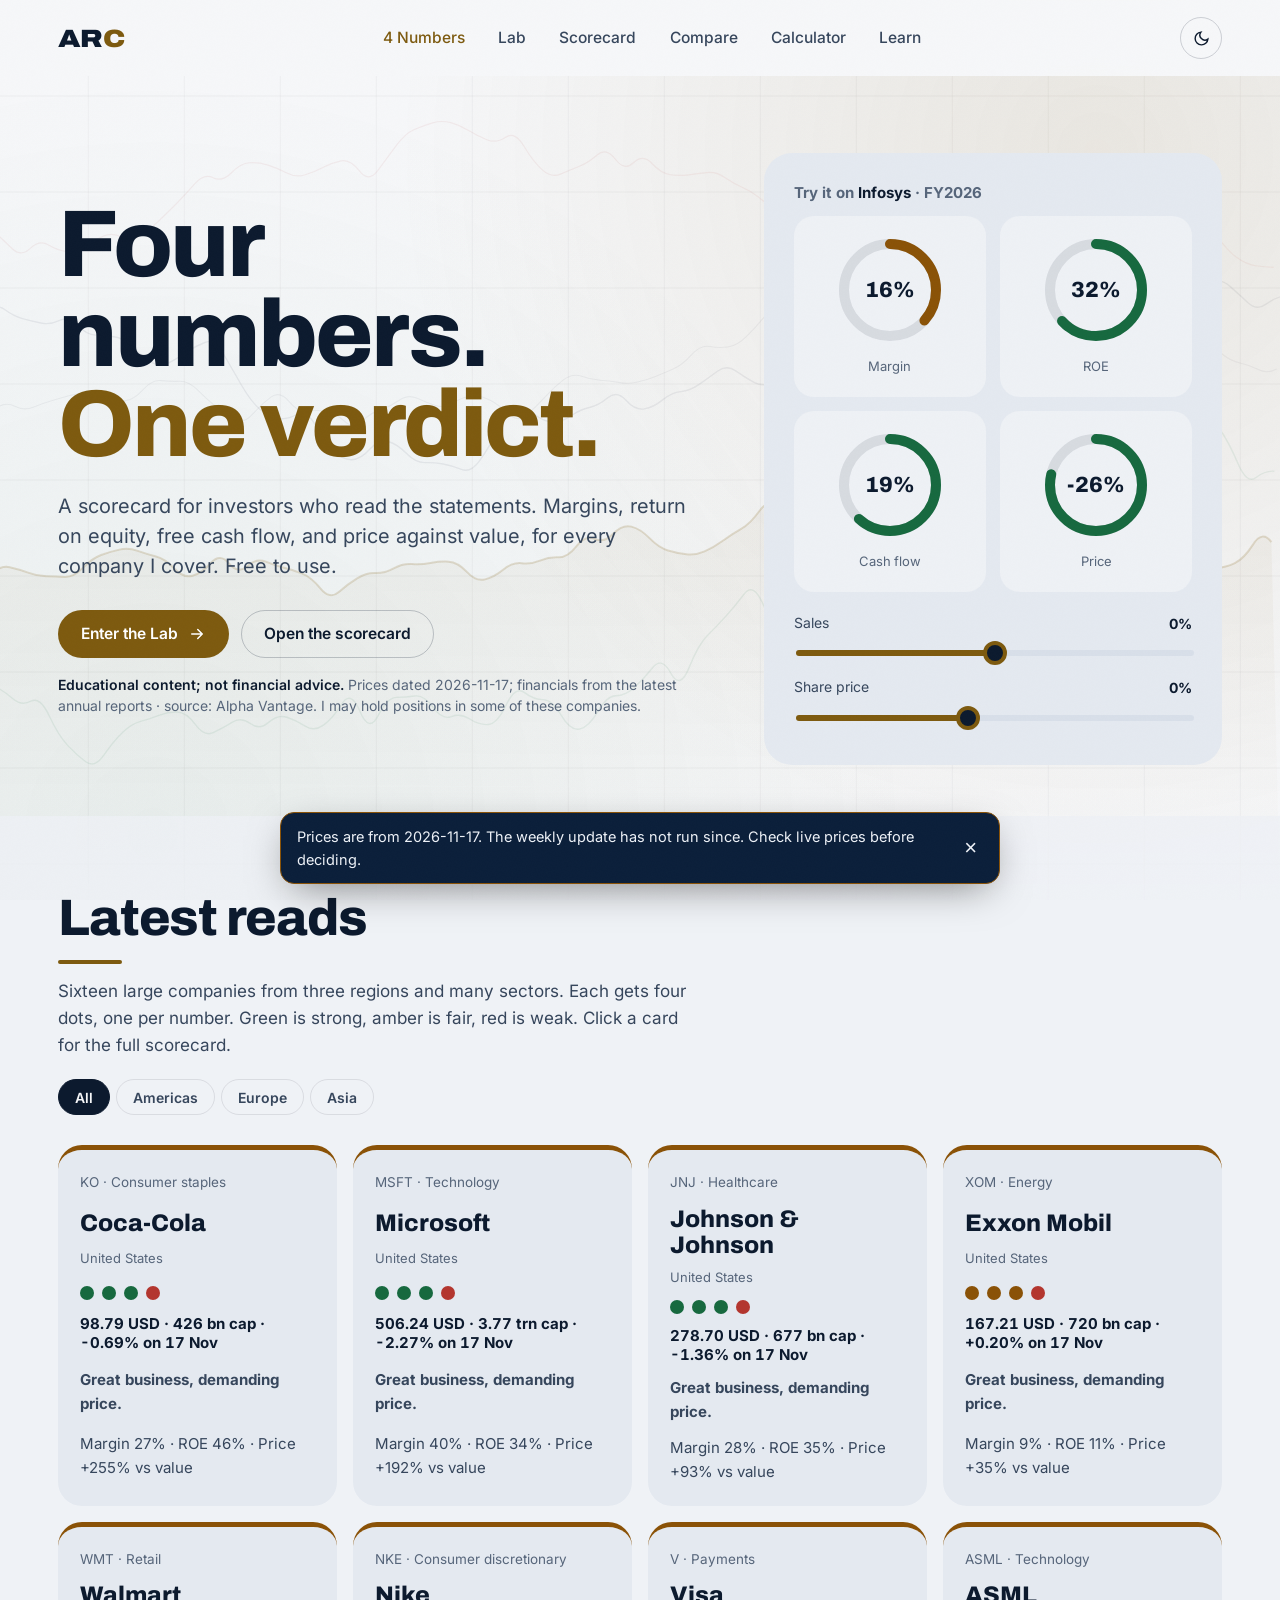
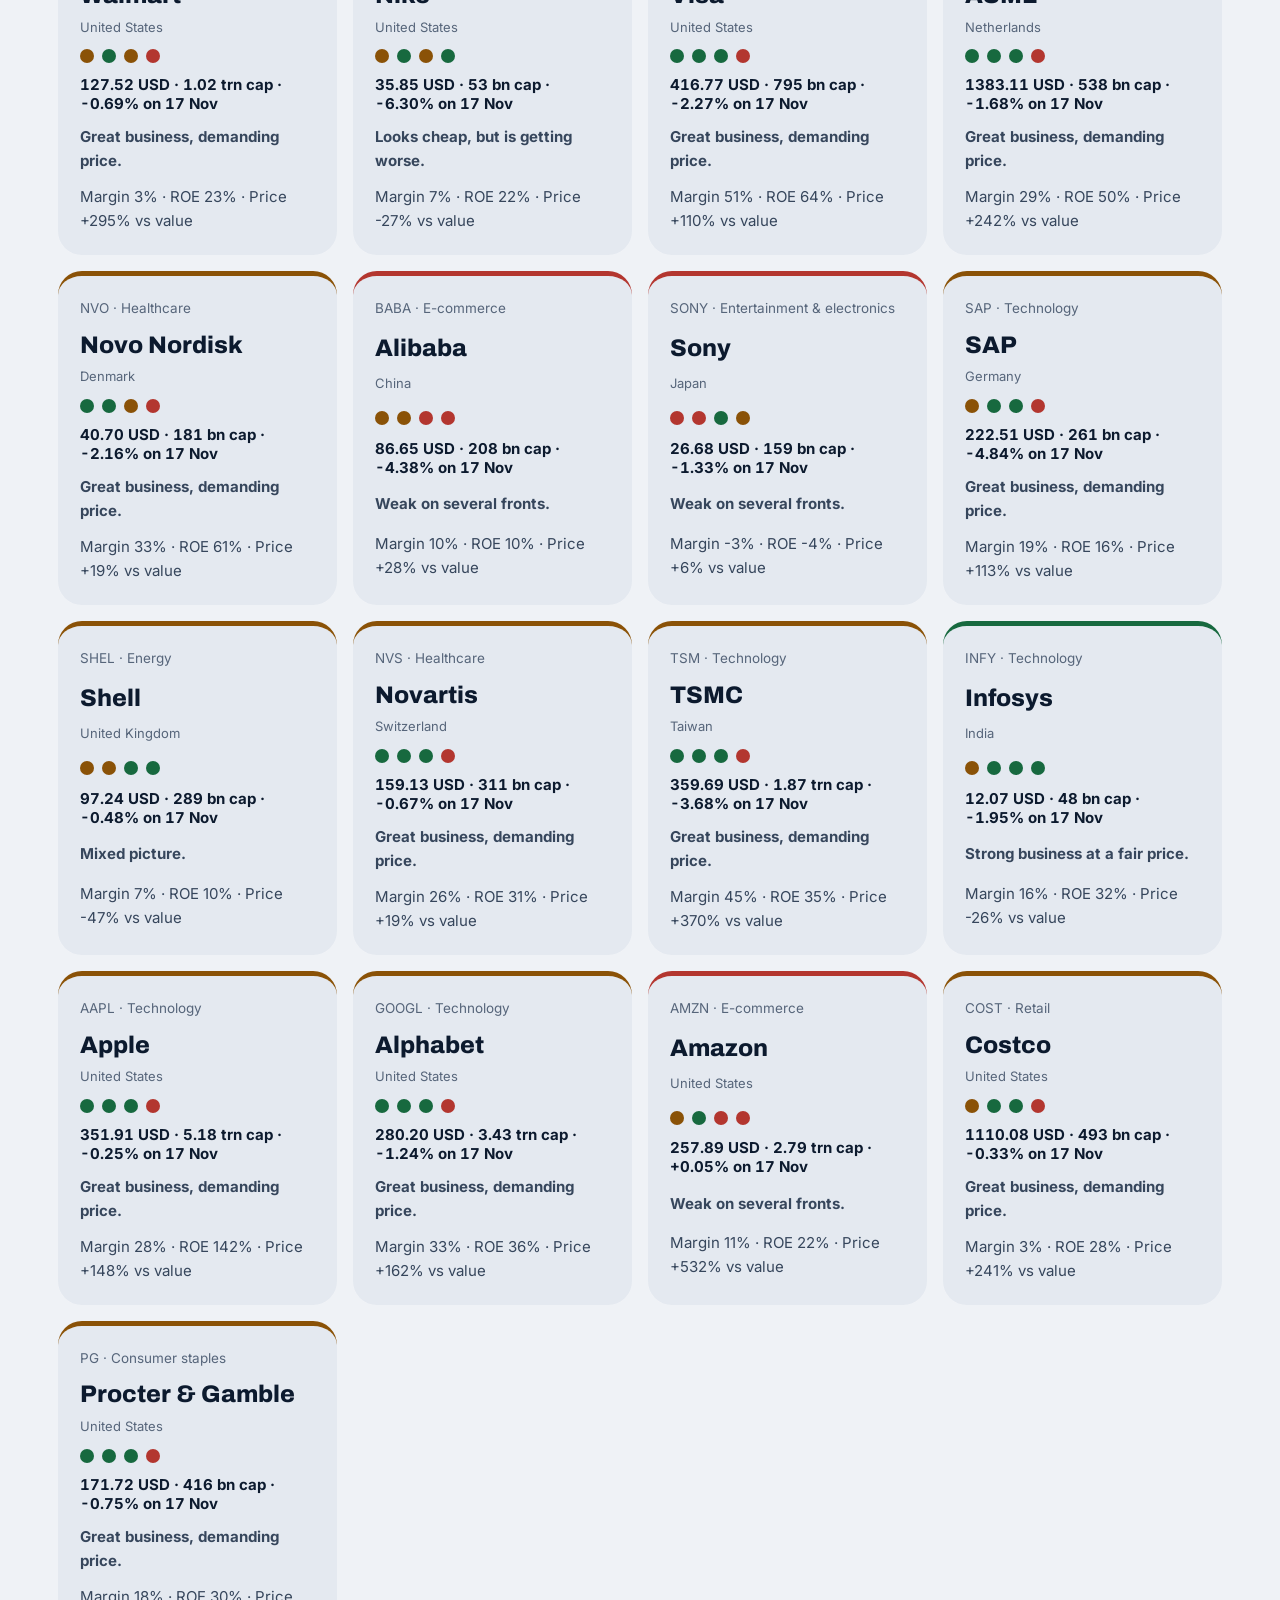
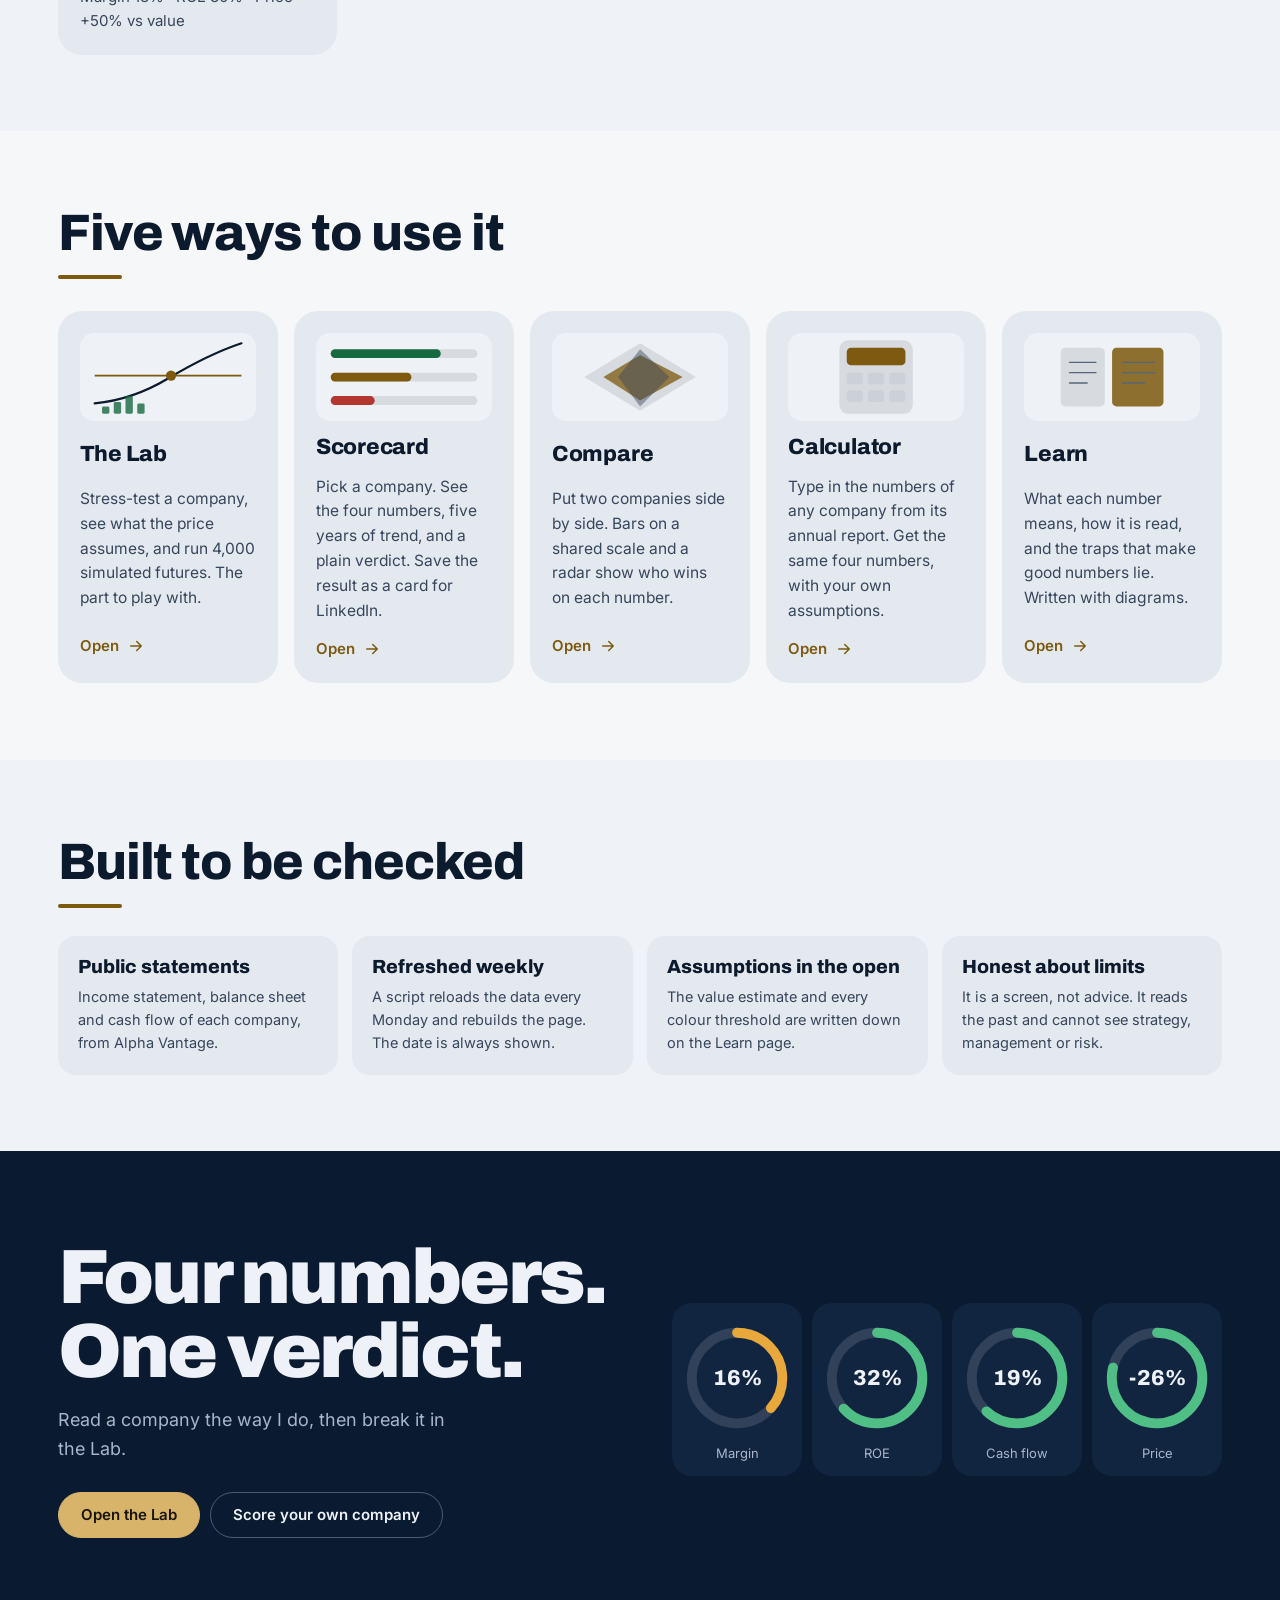
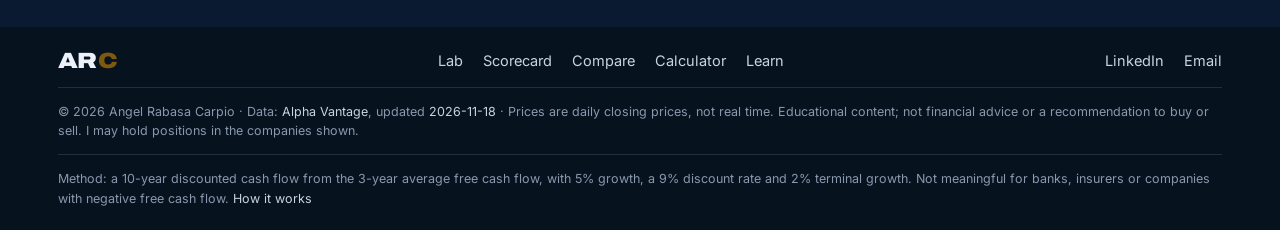
==== commit 6c661155: "Revert "Redesign: cinematic dark theme, WebGL 3D skyline and live Lab tower" This reverts commit a55" ====
--- a/4-numeros.html
+++ b/4-numeros.html
@@ -13,10 +13,10 @@
 <style>@font-face{font-family:"Inter";font-style:normal;font-weight:100 900;font-display:swap;src:url(fonts/inter-latin-wght-normal.woff2) format("woff2")}@font-face{font-family:"Archivo";font-style:normal;font-weight:100 900;font-stretch:62% 125%;font-display:swap;src:url(fonts/archivo-latin-standard-normal.woff2) format("woff2")}</style>
 <script>addEventListener("click",function(e){var a=e.target.closest&&e.target.closest("a[href]");if(a)try{sessionStorage.setItem("n4vt",e.clientX+","+e.clientY)}catch(_){}},true);addEventListener("pagereveal",function(){try{var v=(sessionStorage.getItem("n4vt")||"").split(",");if(v.length===2){document.documentElement.style.setProperty("--vx",v[0]+"px");document.documentElement.style.setProperty("--vy",v[1]+"px")}}catch(_){}});</script>
 
-<meta name="description" content="Margins, return on equity, free cash flow and price against value. A free scorecard with prices refreshed every weekday.">
+<meta name="description" content="Margins, return on equity, free cash flow and price against value. A free scorecard that refreshes every week.">
 <meta property="og:url" content="https://angelrabasa.github.io/4-numeros.html">
 <meta property="og:title" content="4 Numbers · Company scorecard · Angel Rabasa Carpio">
-<meta property="og:description" content="Margins, return on equity, free cash flow and price against value. A free scorecard with prices refreshed every weekday.">
+<meta property="og:description" content="Margins, return on equity, free cash flow and price against value. A free scorecard that refreshes every week.">
 <meta property="og:image" content="https://angelrabasa.github.io/og/4-numeros.png">
 <title>4 Numbers · Company scorecard</title>
 <style>
@@ -32,7 +32,7 @@
   --ease:cubic-bezier(.23,1,.32,1); --ease-io:cubic-bezier(.77,0,.175,1);
   color-scheme:dark;
 }
-@media (prefers-color-scheme:light) and (min-width:99999px){:root:not([data-theme="dark"]){
+@media (prefers-color-scheme:light){:root:not([data-theme="dark"]){
   --ground:#f6f7f9; --field-1:#eef1f5; --field-2:#e4e9f0; --field-3:#d8dfe9; --deep:#0b1f3a;
   --ink:#0c1a2e; --ink-2:#36465c; --ink-3:#56657a;
   --accent:#7d5a0f; --accent-ink:#ffffff; --accent-soft:rgba(125,90,15,.10);
@@ -65,7 +65,7 @@
 .vh{position:absolute;width:1px;height:1px;overflow:hidden;clip:rect(0 0 0 0);white-space:nowrap}
 
 /* buttons */
-.btn{display:inline-flex;align-items:center;gap:10px;height:48px;padding:0 22px;border-radius:999px;font:600 16px/1 var(--sans);border:1.5px solid transparent;cursor:pointer;transition:transform .16s var(--ease),background-color .2s ease,color .2s ease,border-color .2s ease}
+.btn{display:inline-flex;align-items:center;gap:10px;height:48px;padding:0 22px;border-radius:999px;font:600 15.5px/1 var(--sans);border:1.5px solid transparent;cursor:pointer;transition:transform .16s var(--ease),background-color .2s ease,color .2s ease,border-color .2s ease}
 .btn:active{transform:scale(.97)}
 .btn.fill{background:var(--accent);color:var(--accent-ink)}
 .btn.line{border-color:color-mix(in srgb,var(--ink) 22%,transparent);color:var(--ink)}
@@ -84,7 +84,7 @@
 .logo b{color:var(--accent);font-weight:900}
 @media (hover:hover) and (pointer:fine){.logo:hover{color:var(--accent)}}
 .nav{display:flex;gap:clamp(18px,2.6vw,40px)}
-.nav a{position:relative;font-size:16px;font-weight:500;color:var(--ink-2);transition:color .15s ease}
+.nav a{position:relative;font-size:15.5px;font-weight:500;color:var(--ink-2);transition:color .15s ease}
 .nav a::after{content:"";position:absolute;left:0;right:0;bottom:-7px;height:2px;border-radius:2px;background:var(--accent);transform:scaleX(0);transform-origin:left;transition:transform .3s var(--ease)}
 .nav a[aria-current="true"]{color:var(--ink)}.nav a[aria-current="true"]::after{transform:scaleX(1)}
 @media (hover:hover) and (pointer:fine){.nav a:hover{color:var(--ink)}}
@@ -96,7 +96,7 @@
 .tt:active svg{transform:rotate(-40deg)}
 .tt .moon{display:none}
 :root[data-theme="light"] .tt .sun{display:none}:root[data-theme="light"] .tt .moon{display:block}
-@media (prefers-color-scheme:light) and (min-width:99999px){:root:not([data-theme="dark"]) .tt .sun{display:none}:root:not([data-theme="dark"]) .tt .moon{display:block}}
+@media (prefers-color-scheme:light){:root:not([data-theme="dark"]) .tt .sun{display:none}:root:not([data-theme="dark"]) .tt .moon{display:block}}
 @media (max-width:860px){.nav{display:none}}
 @media (max-width:420px){.bar .btn.hide-s{display:none}}
 
@@ -148,7 +148,7 @@
 /* magazine cover: The Fortnight */
 .cover{--cv-ink:#eef2f8;--cv-mute:#a3b4ca;--cv-acc:#d7b46a;--cv-bg:#0b1a2e;position:relative;display:block;aspect-ratio:3/4;container-type:inline-size;overflow:hidden;border-radius:6px;background:var(--cv-bg);color:var(--cv-ink);transition:transform .35s var(--ease)}
 :root[data-theme="light"] .cover{--cv-bg:#0b1f3a}
-@media (prefers-color-scheme:light) and (min-width:99999px){:root:not([data-theme="dark"]) .cover{--cv-bg:#0b1f3a}}
+@media (prefers-color-scheme:light){:root:not([data-theme="dark"]) .cover{--cv-bg:#0b1f3a}}
 @media (hover:hover) and (pointer:fine){a.cover:hover{transform:translateY(-4px) rotate(-.4deg)}}
 a.cover:active{transform:scale(.985)}
 .cover>span,.cover>svg{position:absolute}
@@ -215,7 +215,7 @@
   --stagger:50ms;
   --grain:url("data:image/svg+xml,%3Csvg xmlns='http://www.w3.org/2000/svg' width='120' height='120'%3E%3Cfilter id='n'%3E%3CfeTurbulence type='fractalNoise' baseFrequency='.8' numOctaves='2' stitchTiles='stitch'/%3E%3C/filter%3E%3Crect width='100%25' height='100%25' filter='url(%23n)' opacity='.5'/%3E%3C/svg%3E");
 }
-@media (prefers-color-scheme:light) and (min-width:99999px){:root:not([data-theme="dark"]){--up:#17693f;--mid:#8a5207;--sh-1:0 1px 2px rgba(10,20,40,.08),0 4px 12px -4px rgba(10,20,40,.12);--sh-2:0 2px 4px rgba(10,20,40,.08),0 16px 32px -12px rgba(10,20,40,.2)}}
+@media (prefers-color-scheme:light){:root:not([data-theme="dark"]){--up:#17693f;--mid:#8a5207;--sh-1:0 1px 2px rgba(10,20,40,.08),0 4px 12px -4px rgba(10,20,40,.12);--sh-2:0 2px 4px rgba(10,20,40,.08),0 16px 32px -12px rgba(10,20,40,.2)}}
 :root[data-theme="light"]{--up:#17693f;--mid:#8a5207;--sh-1:0 1px 2px rgba(10,20,40,.08),0 4px 12px -4px rgba(10,20,40,.12);--sh-2:0 2px 4px rgba(10,20,40,.08),0 16px 32px -12px rgba(10,20,40,.2)}
 body::after{content:"";position:fixed;inset:0;pointer-events:none;background:var(--grain);opacity:.035;z-index:100}
 .skip{position:absolute;left:16px;top:-56px;z-index:200;background:var(--accent);color:var(--accent-ink);padding:12px 16px;border-radius:var(--r-s);font-weight:600;transition:top var(--dur-fast)}
@@ -294,11 +294,11 @@
 .gauge .a{background:var(--mid)}
 .gauge .g{background:color-mix(in srgb,var(--up) 70%,var(--field-2))}
 .pin{position:absolute;top:-4px;width:4px;height:20px;border-radius:2px;background:var(--ink);box-shadow:0 0 0 3px var(--field-2);transition:left .7s var(--ease)}
-.gscale{grid-column:1/-1;display:flex;justify-content:space-between;font-size:13px;color:var(--ink-3)}
+.gscale{grid-column:1/-1;display:flex;justify-content:space-between;font-size:12px;color:var(--ink-3)}
 .spark{width:128px;height:56px;justify-self:end}
 .spark path{fill:none;stroke:var(--accent);stroke-width:2.5;stroke-linecap:round;stroke-linejoin:round}
 .spark circle{fill:var(--accent)}
-.spark text{fill:var(--ink-3);font-size:13px;font-family:var(--sans)}
+.spark text{fill:var(--ink-3);font-size:10px;font-family:var(--sans)}
 
 /* revenue bars */
 .rev{margin-top:clamp(28px,4vw,56px);padding:clamp(20px,2.6vw,32px);border-radius:24px;background:var(--field-2)}
@@ -315,7 +315,7 @@
 /* table */
 .tw{margin-top:28px;overflow-x:auto;border-radius:20px;background:var(--field-2)}
 table.t{width:100%;border-collapse:collapse;min-width:640px}
-.t th,.t td{padding:16px 18px;text-align:right;font-size:16px;white-space:nowrap}
+.t th,.t td{padding:16px 18px;text-align:right;font-size:15.5px;white-space:nowrap}
 .t th:first-child,.t td:first-child{text-align:left}
 .t thead th{font:600 13.5px/1 var(--sans);color:var(--ink-3);border-bottom:1px solid var(--line)}
 .t th button{all:unset;cursor:pointer;display:inline-flex;gap:6px;align-items:center}
@@ -335,7 +335,7 @@
 .tile{display:grid;gap:14px;padding:22px;border-radius:24px;background:var(--field-2);transition:transform .25s var(--ease),background-color .2s}
 .tile svg.ill{width:100%;height:auto;border-radius:14px;background:var(--field-1)}
 .tile b{font:800 22px/1.15 var(--display);letter-spacing:-.01em}
-.tile p{font-size:16px;color:var(--ink-2)}
+.tile p{font-size:15.5px;color:var(--ink-2)}
 .tile .go{display:inline-flex;align-items:center;gap:8px;font-weight:600;font-size:15px;color:var(--accent)}
 @media (hover:hover) and (pointer:fine){.tile:hover{transform:translateY(-4px);background:var(--field-3)}}
 .ill .p{fill:var(--accent)}.ill .q{fill:var(--up)}.ill .s{fill:var(--down)}.ill .l{stroke:var(--ink-3);fill:none;stroke-width:2;stroke-linecap:round;stroke-linejoin:round}.ill .t1{fill:var(--ink-3);font:600 11px var(--sans)}.ill .k{fill:var(--line)}
@@ -345,7 +345,7 @@
 .pick{display:grid;gap:12px;padding:22px;border-radius:24px;background:var(--field-2);border-top:5px solid var(--ink-3);transition:transform .25s var(--ease)}
 .pick.g{border-color:var(--up)}.pick.a{border-color:var(--mid)}.pick.r{border-color:var(--down)}
 .pick h3{font:800 24px/1.1 var(--display)}
-.pick .sym{color:var(--ink-3);font-weight:600;font-size:.62em;margin-left:6px}
+.pick small{color:var(--ink-3);font-size:13.5px}
 .pick .dots{display:flex;gap:8px;align-items:center}
 .pick .dots i{width:14px;height:14px;border-radius:50%}
 .pick .dots i.g{background:var(--up)}.pick .dots i.a{background:var(--mid)}.pick .dots i.r{background:var(--down)}.pick .dots i.n{background:var(--line)}
@@ -410,7 +410,7 @@
 .lrow h3{font:800 clamp(26px,3vw,40px)/1.05 var(--display);letter-spacing:-.02em}
 .lrow .rule{margin-top:12px;font-weight:600;color:var(--accent)}
 .lrow p{margin-top:12px;font-size:17px;color:var(--ink-2);max-width:52ch}
-.lrow ul{margin-top:14px;display:grid;gap:8px;font-size:16px;color:var(--ink-2)}
+.lrow ul{margin-top:14px;display:grid;gap:8px;font-size:15.5px;color:var(--ink-2)}
 .lrow li{padding-left:20px;position:relative}
 .lrow li::before{content:"";position:absolute;left:0;top:.65em;width:8px;height:8px;border-radius:2px;background:var(--accent)}
 .il .p{fill:var(--accent)}.il .q{fill:var(--up)}.il .s{fill:var(--down)}.il .n{fill:var(--ink-3)}.il .o{fill:var(--field-3)}
@@ -455,7 +455,7 @@
 .slim .logo{color:var(--paper);font-size:22px}
 .slim nav{display:flex;flex-wrap:wrap;gap:6px 20px;font-size:14.5px}
 @media (hover:hover){.slim nav a:hover{color:var(--brass)}}
-.slim-fine{margin-top:18px;font-size:13.5px;line-height:1.55;color:var(--mute)}
+.slim-fine{margin-top:14px;padding-top:14px;border-top:1px solid rgba(238,242,248,.12);font-size:12.5px;line-height:1.55;color:var(--mute)}
 .slim-fine span{color:var(--slate)}
 
 .btn.line,.chip{background:transparent;color:var(--ink)}
@@ -470,7 +470,7 @@
 .star{appearance:none;background:transparent;border:0;cursor:pointer;font-size:19px;line-height:1;color:var(--ink-3);padding:6px 8px 6px 0;margin-left:-4px}
 .star[aria-pressed="true"]{color:var(--accent)}.star:hover{color:var(--accent)}
 .t td:first-child{display:flex;align-items:center;gap:6px}.nm2{display:grid}
-.t .num,.t th.num{text-align:right}.t td.num small{display:block;font-size:13px}.t td.num small.up{color:var(--up)}.t td.num small.dn{color:var(--down)}
+.t .num,.t th.num{text-align:right}.t td.num small{display:block;font-size:12px}.t td.num small.up{color:var(--up)}.t td.num small.dn{color:var(--down)}
 .btn[aria-pressed="true"]#wl{border-color:var(--accent);color:var(--accent)}
 .pick .since{display:block;margin-top:2px;font:600 13px var(--sans)}.pick .since.up{color:var(--up)}.pick .since.dn{color:var(--down)}
 .stale{position:fixed;left:max(16px,env(safe-area-inset-left,0px));right:max(16px,env(safe-area-inset-right,0px));bottom:max(16px,env(safe-area-inset-bottom,0px));z-index:90;display:flex;gap:14px;align-items:center;justify-content:space-between;max-width:720px;margin-inline:auto;padding:12px 16px;border-radius:14px;background:var(--deep,var(--navy));color:var(--paper);border:1px solid var(--mid);font-size:14.5px;box-shadow:0 12px 40px -12px rgba(0,0,0,.5)}
@@ -591,101 +591,6 @@
 @supports (transition-timing-function:linear(0,1)){:root{--spring:linear(0,.42 8%,.9 18%,1.08 28%,1.07 38%,.99 52%,1 70%,1)}}
 
 
-/* ===== 3D redesign: cinematic depth =====
-   One perspective language: the WebGL skyline and tower, tilting cards, and a perspective reveal.
-   Motion follows the house rules: ease-out only, under 300ms for feedback, no animation on keyboard actions. */
-body{font-size:16px}
-.n4h{position:relative;overflow:hidden;padding-top:clamp(40px,7vw,104px);padding-bottom:clamp(40px,6vw,88px);min-height:min(calc(100svh - 76px),880px);display:flex;align-items:center}
-.n4h .hub{display:block;width:100%;position:relative;z-index:2}
-.n4h .hcopy{max-width:min(100%,46%)}
-.n4h h1{font-size:clamp(44px,5.2vw,80px);max-width:none;text-wrap:balance}
-.n4h .lede{max-width:44ch}
-.n4h .fine{max-width:52ch}
-.stage3d{position:absolute;z-index:1;inset:0 0 0 36%;min-height:420px;-webkit-mask-image:linear-gradient(90deg,transparent,#000 22%);mask-image:linear-gradient(90deg,transparent,#000 22%)}
-.stage3d[hidden]{display:none}
-.n4h.no3d{min-height:0}.n4h.no3d .hcopy{max-width:none}
-.n3-leg{position:absolute;left:24%;right:6%;bottom:clamp(14px,3vw,34px);z-index:2;max-width:46ch;font-size:15px;line-height:1.5;color:var(--ink-2);pointer-events:none}
-.n3-leg b{color:var(--ink);font-weight:700}
-.n3-hint{display:block;margin-top:4px;color:var(--ink-3)}
-@media (hover:none){.n3-hint{display:none}}
-.n3-tip{position:absolute;left:0;top:0;z-index:4;pointer-events:none;opacity:0;transition:opacity .15s ease-out;display:grid;gap:2px;white-space:nowrap;padding:11px 15px;border-radius:14px;background:var(--field-2);color:var(--ink);box-shadow:var(--sh-2);font:500 14px/1.35 var(--sans)}
-.n3-tip b{font:800 15px var(--display)}.n3-tip span{font-variant-numeric:tabular-nums}.n3-tip i{font-style:normal;color:var(--ink-2)}
-@media (max-width:1000px){
- .n4h{display:block;min-height:0}
- .n4h .hcopy{max-width:none}
- .n4h h1{max-width:none}
- .stage3d{position:relative;inset:auto;margin:clamp(20px,5vw,36px) 0 0;height:clamp(340px,78vw,520px);min-height:0}
- .n3-leg{position:relative;left:auto;right:auto;bottom:auto;padding:10px 0 0;max-width:none}
-}
-.try{padding-top:clamp(8px,2vw,24px);padding-bottom:clamp(36px,5vw,72px)}
-.try .dials{perspective:1200px}
-@media (min-width:900px){.try .dials{grid-template-columns:repeat(4,minmax(0,1fr));gap:18px;padding:clamp(22px,2.6vw,36px)}.try .dials .mini{grid-template-columns:1fr 1fr;gap:12px 36px}}
-.try .dials,.dials{border-radius:28px;background:var(--field-2);box-shadow:var(--sh-2)}
-
-/* perspective reveal: sections tip up into place */
-@media (prefers-reduced-motion:no-preference){
- .mv{transform:perspective(1100px) rotateX(5deg) translateY(26px);transform-origin:50% 100%}
- .mv.in{transform:none}
-}
-
-/* tilt: set by n4motion (fine pointers only) */
-.t3{transform-style:preserve-3d;will-change:transform}
-.t3 > *{transform:translateZ(0)}
-@media (hover:hover) and (pointer:fine){
- .tile:hover,.pick:hover{transform:none}
-}
-.pick,.tile,.bc{box-shadow:var(--sh-1)}
-.pick{border-top-width:0;padding-top:26px;position:relative}
-.pick::before{content:"";position:absolute;left:22px;top:0;width:44px;height:5px;border-radius:0 0 4px 4px;background:var(--ink-3)}
-.pick.g::before{background:var(--up)}.pick.a::before{background:var(--mid)}.pick.r::before{background:var(--down)}
-.pick h3{font:800 clamp(24px,2vw,30px)/1.05 var(--display);letter-spacing:-.015em}
-
-/* Lab: the live tower */
-.outcol{display:grid;gap:16px;min-width:0}
-.stage3d.tw{-webkit-mask-image:none;mask-image:none;position:relative;inset:auto;height:clamp(240px,26vw,330px);min-height:0;border-radius:24px;background:var(--field-1);overflow:hidden}
-.stage3d.tw[hidden]{display:none}
-.tw .n3-leg{left:18px;right:18px;bottom:12px;font-size:13.5px;max-width:none}
-.tw .tw-k{position:absolute;top:14px;left:18px;right:18px;display:flex;justify-content:space-between;gap:12px;font:600 14px var(--sans);color:var(--ink-2);pointer-events:none;z-index:2}
-.tw .tw-k b{color:var(--ink);font-variant-numeric:tabular-nums}
-.btn:active,.chip:active,.seg:active{transition-duration:.1s}
-@media (prefers-reduced-motion:reduce){.stage3d canvas{transition:none}}
-
-/* inspector pass */
-.pick,.try .dials,.tile,.bc,.panel,.chart,.outs{box-shadow:none!important}
-.n4h .hcopy .lede,.lede{max-width:60ch}
-
-/* globe hero */
-.n4h .stage3d{inset:0;-webkit-mask-image:none;mask-image:none}
-.n4h .stage3d canvas{position:absolute;inset:0;width:100%;height:100%}
-.n3-leg{left:auto;right:max(16px,4vw);bottom:clamp(96px,14vh,130px);max-width:34ch;text-align:right}
-.lg.g{color:var(--up)}.lg.r{color:var(--down)}
-.gp{position:absolute;z-index:3;right:max(16px,4vw);top:clamp(96px,16vh,150px);width:min(320px,calc(100vw - 32px));padding:22px;border-radius:22px;color:#eef2f8;
- background:linear-gradient(160deg,rgba(24,38,68,.72),rgba(10,18,36,.62));-webkit-backdrop-filter:blur(22px) saturate(1.4);backdrop-filter:blur(22px) saturate(1.4);box-shadow:inset 0 1px 0 rgba(255,255,255,.2),0 30px 60px -24px rgba(2,6,18,.7)}
-.gp[hidden]{display:none}
-@media(prefers-reduced-motion:no-preference){.gp{animation:gpin .26s cubic-bezier(.23,1,.32,1)}}@keyframes gpin{from{opacity:0;transform:translateY(8px);filter:blur(3px)}}
-.gp h3{font-size:22px;font-weight:800;letter-spacing:-.01em;padding-right:28px}
-.gp-x{position:absolute;top:10px;right:10px;width:36px;height:36px;border:0;border-radius:50%;background:rgba(255,255,255,.08);color:#eef2f8;font-size:22px;cursor:pointer;transition:transform .16s var(--ease),background-color .2s ease}.gp-x:active{transform:scale(.94)}
-.gp-s{font-size:14px;color:rgba(238,242,248,.72);margin-top:2px}
-.gp-p{margin-top:14px;font-size:16px;color:rgba(238,242,248,.86)}.gp-p b{font-size:30px;font-weight:800;letter-spacing:-.02em;color:#fff;font-variant-numeric:tabular-nums}.gp-p .up{color:#4fbf86;font-weight:700}.gp-p .dn{color:#e86b5f;font-weight:700}
-.gp-n{list-style:none;margin:14px 0 0;padding:0;display:grid;gap:8px}
-.gp-n li{display:grid;grid-template-columns:1fr auto 12px;align-items:center;gap:12px;font-size:16px}.gp-n span{color:rgba(238,242,248,.8)}.gp-n b{font-variant-numeric:tabular-nums;color:#fff}
-.gp-n i{width:10px;height:10px;border-radius:50%;background:#9fb0c8}.gp-n i.g{background:#4fbf86}.gp-n i.a{background:#e3a93c}.gp-n i.r{background:#e86b5f}
-.gp-v{margin-top:14px;font-size:17px;font-weight:700;color:#f6d78c}.gp-v.g{color:#7fe0ab}.gp-v.r{color:#ff9b90}
-.gp-a{display:flex;gap:8px;margin-top:16px;flex-wrap:wrap}
-.gstats{position:absolute;z-index:2;left:0;right:0;bottom:clamp(18px,4vh,36px);display:flex;gap:clamp(18px,4vw,56px);padding:0 max(16px,4vw);flex-wrap:wrap}
-.gstats div{display:grid;gap:2px}.gstats span{font-size:14px;color:var(--ink-3)}.gstats b{font-size:22px;font-weight:700;font-variant-numeric:tabular-nums;color:var(--ink)}.gstats em{font-style:normal}.gstats em.g{color:var(--up)}.gstats em.r{color:var(--down)}
-.n4h.no3d .gstats{position:static;margin-top:28px;padding:0}
-@media(max-width:1000px){.n3-leg{left:16px;right:16px;text-align:left;max-width:none;bottom:auto;position:static;margin-top:8px}.gp{position:relative;right:auto;top:auto;margin:12px 16px 0;width:auto}.gstats{position:static;margin-top:20px}}
-.gstats{padding:0;left:50%;right:auto;transform:translateX(-50%);width:min(1360px,calc(100% - 2*max(20px,4.5vw)))}
-.n3-leg{right:max(20px,4.5vw)}.gp{right:max(20px,4.5vw)}
-@media(max-width:1000px){.gstats{transform:none;left:auto;width:auto}}
-@media(min-width:1001px){.n3-leg{left:max(20px,4.5vw);right:auto;text-align:left;max-width:52ch;bottom:clamp(104px,15vh,140px)}}
-.n3-tip[hidden]{display:none}.n3-tip:not([hidden]){opacity:1;transform:translate(14px,-130%);background:rgba(10,18,36,.86);color:#eef2f8;font-size:14px;font-weight:600;padding:8px 12px;border-radius:12px;-webkit-backdrop-filter:blur(10px);backdrop-filter:blur(10px)}
-@media(max-width:1000px){.n4h{display:flex;flex-direction:column;padding-top:8px}.n4h .stage3d{order:-1;height:clamp(360px,104vw,520px);margin:0 -20px}.n4h .hcopy{order:1;margin-top:8px}.gp{order:0}.gstats{order:2;display:grid;grid-template-columns:1fr 1fr;gap:16px;margin-top:24px}.n3-leg{order:1}}
-@media(max-width:1000px){.n4h .stage3d .n3-leg{position:absolute;left:20px;right:20px;bottom:4px;margin:0;padding:0;font-size:14px;text-align:left;order:0}.n4h .hub{padding:0}}
-@media(max-width:1000px){.n4h{align-items:stretch}.n4h .stage3d{align-self:stretch}}
-
-
 .mini{grid-column:1/-1;display:grid;gap:6px;margin-top:6px}
 .mini label{display:flex;flex-wrap:wrap;justify-content:space-between;align-items:center;gap:2px 10px;font-size:14px;color:var(--ink-2)}
 .mini output{font:700 14px var(--sans);color:var(--ink)}
@@ -729,7 +634,7 @@
 <main id="top">
   <section class="n4h gut">
     <div class="wrap hub">
-      <div class="hcopy">
+      <div>
         <h1>Four numbers. <span>One verdict.</span></h1>
         <p class="lede">A scorecard for investors who read the statements. Margins, return on equity, free cash flow, and price against value, for every company I cover. Free to use.</p>
         <div class="row">
@@ -738,16 +643,8 @@
         </div>
         <p class="fine"><b>Educational content; not financial advice.</b> <span id="stamp"></span> I may hold positions in some of these companies.</p>
       </div>
+      <div class="dials" id="dials" aria-live="polite"></div>
     </div>
-    <div class="stage3d" id="sky" role="img" aria-label="Interactive 3D globe. Each pin is a company headquarters; its height is the share price against my estimate of value, green when cheaper and red when dearer. Select a pin to read its four numbers. The same companies are listed below.">
-      <p class="n3-leg">Height is price against my value estimate. <b class="lg g">Green</b> is cheaper, <b class="lg r">red</b> is dearer. Drag to turn the globe.</p>
-    </div>
-    <aside class="gp" id="gp" aria-live="polite" hidden></aside>
-    <div class="gstats" id="gstats"></div>
-  </section>
-
-  <section class="try gut" aria-label="Try the four numbers">
-    <div class="wrap"><div class="dials" id="dials" aria-live="polite"></div></div>
   </section>
 
   <section class="sec2 gut" id="mylist" hidden>
@@ -761,7 +658,7 @@
   <section class="sec2 alt gut" id="reads">
     <div class="wrap">
       <h2>Latest reads</h2>
-      <p class="sub"><span id="ncos"></span> large companies from three regions and many sectors. Each gets four dots, one per number. Green is strong, amber is fair, red is weak. Click a card for the full scorecard.</p>
+      <p class="sub">Sixteen large companies from three regions and many sectors. Each gets four dots, one per number. Green is strong, amber is fair, red is weak. Click a card for the full scorecard.</p>
       <div class="segs" id="area" role="group" aria-label="Filter by region"></div>
       <div class="picks" id="picks"></div>
     </div>
@@ -785,7 +682,7 @@
       <h2>Built to be checked</h2>
       <div class="trust">
         <div><b>Public statements</b><p>Income statement, balance sheet and cash flow of each company, from <span id="src">a market data provider</span>.</p></div>
-        <div><b>Refreshed automatically</b><p>Prices update every weekday after the market closes. Financials update on Saturdays when a company publishes new accounts. The date is always shown.</p></div>
+        <div><b>Refreshed weekly</b><p>A script reloads the data every Monday and rebuilds the page. The date is always shown.</p></div>
         <div><b>Assumptions in the open</b><p>The value estimate and every colour threshold are written down on the Learn page.</p></div>
         <div><b>Honest about limits</b><p>It is a screen, not advice. It reads the past and cannot see strategy, management or risk.</p></div>
       </div>
@@ -817,7 +714,7 @@
 (function(){
   var root=document.documentElement;
   try{var t=localStorage.getItem('arc-theme');if(t)root.setAttribute('data-theme',t);}catch(e){}
-  function isDark(){var t=root.getAttribute('data-theme');if(t)return t==='dark';return true;}
+  function isDark(){var t=root.getAttribute('data-theme');if(t)return t==='dark';return !matchMedia('(prefers-color-scheme: light)').matches;}
   var tt=document.getElementById('theme-toggle');
   if(tt)tt.addEventListener('click',function(){var n=isDark()?'light':'dark';root.setAttribute('data-theme',n);try{localStorage.setItem('arc-theme',n);}catch(e){}});
   var cm=document.getElementById('copy-mail');
@@ -948,30 +845,12 @@
  var h=document.querySelector('h1[data-split]');if(h)N.split(h)}
 if(document.readyState==='loading')document.addEventListener('DOMContentLoaded',init);else init();
 })();
-/* 3D tilt: cards lean toward the pointer on a spring, then settle. Fine pointers only; never on keyboard focus. */
-(function(){
- if(!matchMedia('(hover:hover) and (pointer:fine)').matches)return;
- var SEL='.pick,.tile,.bc,.try .dials,.trust>div',cur=null,st=null,raf=0;
- function run(){raf=0;if(!st)return;var k=.14,s=st;s.x+=(s.tx-s.x)*k;s.y+=(s.ty-s.y)*k;s.z+=(s.tz-s.z)*k;
-  s.el.style.transform='perspective(900px) rotateX('+(-s.y*6).toFixed(2)+'deg) rotateY('+(s.x*7).toFixed(2)+'deg) translateZ('+s.z.toFixed(1)+'px)';
-  if(Math.abs(s.tx-s.x)+Math.abs(s.ty-s.y)+Math.abs(s.tz-s.z)<.004&&!s.on){s.el.style.transform='';s.el.classList.remove('t3');if(st===s)st=null;return}
-  raf=requestAnimationFrame(run)}
- document.addEventListener('pointermove',function(e){
-  if(e.pointerType!=='mouse'||matchMedia('(prefers-reduced-motion:reduce)').matches)return;
-  var el=e.target.closest&&e.target.closest(SEL);
-  if(cur&&cur!==el){if(st&&st.el===cur){st.on=false;st.tx=st.ty=0;st.tz=0;if(!raf)raf=requestAnimationFrame(run)}cur=null}
-  if(!el)return;
-  if(el.matches('.try .dials')&&e.target.closest('input,button'))return;
-  if(cur!==el){cur=el;if(!st||st.el!==el)st={el:el,x:0,y:0,z:0,tx:0,ty:0,tz:0,on:true};st.on=true;el.classList.add('t3')}
-  var r=el.getBoundingClientRect();st.tx=((e.clientX-r.left)/r.width-.5)*2;st.ty=((e.clientY-r.top)/r.height-.5)*2;st.tz=el.matches('.try .dials')?0:10;
-  if(!raf)raf=requestAnimationFrame(run)},{passive:true});
- document.addEventListener('pointerleave',function(){if(st){st.on=false;st.tx=st.ty=st.tz=0;if(!raf)raf=requestAnimationFrame(run)}cur=null},true)})();
 
 /* 4 Numbers living background: drifting price lines, grid and soft glows on a fixed canvas.
    Reads the page palette, follows the theme, pauses when hidden, static under prefers-reduced-motion. */
 (function(){
 function start(){
-if(!document.body||document.getElementById('n4bg')||/nobg/.test(location.search)||document.documentElement.hasAttribute('data-n4-nobg'))return;
+if(!document.body||document.getElementById('n4bg')||/nobg/.test(location.search))return;
 var cv=document.createElement('canvas');cv.id='n4bg';cv.setAttribute('aria-hidden','true');document.body.insertBefore(cv,document.body.firstChild);
 var cx=cv.getContext('2d'),MQ=matchMedia('(prefers-reduced-motion:reduce)'),W=0,H=0,dpr=1,col={},mx=-999,my=-999,sy=0,t0=performance.now(),last=0,run=true;
 function rnd(seed){var a=seed;return function(){a=a+0x6D2B79F5|0;var t=Math.imul(a^a>>>15,1|a);t=t+Math.imul(t^t>>>7,61|t)^t;return((t^t>>>14)>>>0)/4294967296}}
@@ -1114,36 +993,15 @@
  return{name:c.name,symbol:c.symbol,sector:c.sector,currency:c.currency,price:price,price_date:c.price_date,value_per_share:val,price_vs_value:val?price/val-1:null,fcf_yield:fcf/(price*sh),
   history:[{year:h.year,revenue:rev,fcf:fcf,net:ni/rev,roe:eq?ni/eq:null,fcf_margin:fcf/rev}]}};
 document.addEventListener('DOMContentLoaded',function(){try{var pd=D.companies.map(function(c){return c.price_date}).sort().pop(),age=pd?(Date.now()-new Date(pd).getTime())/864e5:0;
- if(age>10&&!(function(){try{return sessionStorage.getItem('n4stale')}catch(e){return 1}})()){var b=document.createElement('div');b.className='stale';b.setAttribute('role','status');b.innerHTML='<span>Prices are from '+pd+'. The automatic update has not run since. Check live prices before deciding.</span><button type="button" aria-label="Close">\u00d7</button>';b.querySelector('button').onclick=function(){b.remove();try{sessionStorage.setItem('n4stale','1')}catch(e){}};document.body.appendChild(b)}}catch(e){}
+ if(age>10&&!(function(){try{return sessionStorage.getItem('n4stale')}catch(e){return 1}})()){var b=document.createElement('div');b.className='stale';b.setAttribute('role','status');b.innerHTML='<span>Prices are from '+pd+'. The weekly update has not run since. Check live prices before deciding.</span><button type="button" aria-label="Close">\u00d7</button>';b.querySelector('button').onclick=function(){b.remove();try{sessionStorage.setItem('n4stale','1')}catch(e){}};document.body.appendChild(b)}}catch(e){}
 var fdl=document.getElementById('fdials');if(fdl&&D.companies.length){var bs=D.companies.slice().sort(function(a,b){var A=L.score(a),B=L.score(b);return(B.g-B.r)-(A.g-A.r)})[0];fdl.innerHTML=L.M.map(function(m){return L.dial(m,m.get(bs),bs)}).join('')}var fd=document.getElementById('fdate');if(fd&&D.updated)fd.textContent=D.updated;var fs=document.getElementById('fsrc');if(fs&&D.source)fs.textContent=D.source;var p=location.pathname.split('/').pop().replace('.html','')||'4-numeros';[].forEach.call(document.querySelectorAll('.nav a[data-p],.subnav a[data-p]'),function(a){if(a.dataset.p===p)a.setAttribute('aria-current','page')});[].forEach.call(document.querySelectorAll('.nxg a[data-p]'),function(a){if(a.dataset.p===p)a.hidden=true})});
-L.load3d=function(cb){
- if(window.N4Scene)return cb(window.N4Scene);
- function go(){var s=document.createElement('script');s.src='n4-3d.js';s.async=true;s.onload=function(){cb(window.N4Scene)};s.onerror=function(){cb(null)};document.head.appendChild(s)}
- function idle(){(window.requestIdleCallback||function(f){setTimeout(f,200)})(go,{timeout:1200})}
- if(document.readyState==='complete')idle();else addEventListener('load',idle,{once:true})};
 })();
 
 </script>
 <script>
-document.documentElement.setAttribute('data-n4-nobg','1');
 (function(){var L=N4L,C=L.C;if(!C.length){document.getElementById('stamp').textContent='Data is being prepared.';return}
 document.getElementById('stamp').textContent=L.stamp();
 document.getElementById('src').textContent=L.D.source;
-var nc=document.getElementById('ncos');if(nc)nc.textContent=C.length;
-L.load3d(function(S){var el=document.getElementById('sky'),hero=document.querySelector('.n4h');if(!S||!S.supported()){el.hidden=true;hero.classList.add('no3d');return}
- var gp=document.getElementById('gp'),tip=document.createElement('div');tip.className='n3-tip';tip.hidden=true;el.appendChild(tip);
- var ZW={g:'Strong',a:'Fair',r:'Weak'};
- function f(m,x){return x==null?'n/a':(m.k==='pv'&&x>0?'+':'')+L.pct(x,m.k==='pv'?0:1)+'%'}
- function panel(c){var sc=L.score(c),v=L.verdict(c),ch=c.change_pct;
-  gp.innerHTML='<button class="gp-x" type="button" aria-label="Close">×</button><h3>'+c.name+'</h3><p class="gp-s">'+c.symbol+' · '+(c.sector||'')+' · '+(c.region||'')+'</p><p class="gp-p"><b>'+L.money(c.price)+'</b> '+(c.currency||'USD')+(ch==null?'':' <span class="'+(ch>=0?'up':'dn')+'">'+(ch>=0?'+':'')+ch.toFixed(2)+'%</span>')+'</p><ul class="gp-n">'+L.M.map(function(m,i){var z=sc.z[i];return'<li><span>'+m.short+'</span><b>'+f(m,m.get(c))+'</b><i class="'+(z||'')+'"></i></li>'}).join('')+'</ul><p class="gp-v '+(sc.cls||'')+'">'+v.t+'</p><div class="gp-a"><a class="btn fill sm" href="4n-scorecard.html#'+c.symbol+'">Scorecard</a><a class="btn line sm" href="4n-lab.html#c='+c.symbol+'">Stress test</a></div>';gp.hidden=false}
- var G=S.globe(el,C,{zone:function(c){return L.zone(L.M[3],c.price_vs_value,c)},
-  onHover:function(c,x,y){if(!c){tip.hidden=true;return}var r=el.getBoundingClientRect();tip.hidden=false;tip.textContent=c.symbol+' · '+c.name;tip.style.left=(x-r.left)+'px';tip.style.top=(y-r.top)+'px'},
-  onSelect:function(c){if(c)panel(c);else gp.hidden=true}});
- if(!G){el.hidden=true;hero.classList.add('no3d');return}
- gp.addEventListener('click',function(e){if(e.target.closest('.gp-x'))gp.hidden=true});
- window.__globe=G});
-(function(){var by=C.filter(function(c){return c.price_vs_value!=null}).sort(function(a,b){return a.price_vs_value-b.price_vs_value}),lo=by[0],hi=by[by.length-1],pc=function(x){return(x>0?'+':'')+Math.round(x*100)+'%'};
- document.getElementById('gstats').innerHTML='<div><span>Companies</span><b>'+C.length+'</b></div><div><span>Cheapest vs value</span><b>'+lo.symbol+' <em class="g">'+pc(lo.price_vs_value)+'</em></b></div><div><span>Dearest vs value</span><b>'+hi.symbol+' <em class="r">'+pc(hi.price_vs_value)+'</em></b></div><div><span>Prices as of</span><b>'+L.sd(C[0].price_date)+'</b></div>'})();
 var best=C.slice().sort(function(a,b){var A=L.score(a),B=L.score(b);return(B.g-B.r)-(A.g-A.r)})[0];
 var A=L.D.assumptions,st={dr:0,dp:0};
 function dials(){var sc=L.scen(best,{dr:st.dr,dm:0,dp:st.dp,g:A.growth,d:A.discount}),b0=L.scen(best,{dr:0,dm:0,dp:0,g:A.growth,d:A.discount});
@@ -1153,7 +1011,7 @@
  ['hs','hp'].forEach(function(id){var el=document.getElementById(id);el.style.setProperty('--p',((el.value-el.min)/(el.max-el.min)*100)+'%');el.addEventListener('input',function(){st[id==='hs'?'dr':'dp']=this.value/100;var pos=this.selectionStart;dials();document.getElementById(id).focus()})})}
 dials();
 function pick(c){var s=L.score(c),v=L.verdict(c);
- return'<a class="pick '+s.cls+'" data-area="'+L.area(c)+'" href="4n-scorecard.html#'+c.symbol+'"><h3>'+c.name+(c.name===c.symbol?'':' <span class="sym">'+c.symbol+'</span>')+'</h3><p class="cty">'+(c.sector||'')+' \u00b7 '+(c.region||'')+'</p><div class="dots" aria-hidden="true">'+s.z.map(function(z){return'<i class="'+(z||'n')+'"></i>'}).join('')+'</div><p class="mk">'+L.money(c.price)+' '+c.currency+' \u00b7 '+(c.market_cap_b==null?'':L.cap(c.market_cap_b)+' cap')+(c.change_pct==null?'':' \u00b7 '+(c.change_pct>=0?'+':'')+c.change_pct.toFixed(2)+'% on '+L.sd(c.price_date))+'</p><p><b>'+v.t+'.</b></p><p>Margin '+L.pct(L.M[0].get(c),0)+'% \u00b7 ROE '+L.pct(L.M[1].get(c),0)+'% \u00b7 Price '+(L.M[3].get(c)>0?'+':'')+L.pct(L.M[3].get(c),0)+'% vs value</p>'+L.sinceHTML(c)+'</a>'}
+ return'<a class="pick '+s.cls+'" data-area="'+L.area(c)+'" href="4n-scorecard.html#'+c.symbol+'"><small>'+c.symbol+' \u00b7 '+(c.sector||'')+'</small><h3>'+c.name+'</h3><p class="cty">'+(c.region||'')+'</p><div class="dots" aria-hidden="true">'+s.z.map(function(z){return'<i class="'+(z||'n')+'"></i>'}).join('')+'</div><p class="mk">'+L.money(c.price)+' '+c.currency+' \u00b7 '+(c.market_cap_b==null?'':L.cap(c.market_cap_b)+' cap')+(c.change_pct==null?'':' \u00b7 '+(c.change_pct>=0?'+':'')+c.change_pct.toFixed(2)+'% on '+L.sd(c.price_date))+'</p><p><b>'+v.t+'.</b></p><p>Margin '+L.pct(L.M[0].get(c),0)+'% \u00b7 ROE '+L.pct(L.M[1].get(c),0)+'% \u00b7 Price '+(L.M[3].get(c)>0?'+':'')+L.pct(L.M[3].get(c),0)+'% vs value</p>'+L.sinceHTML(c)+'</a>'}
 document.getElementById('picks').innerHTML=C.map(pick).join('');
 var wl=C.filter(function(c){return L.watch.has(c.symbol)});if(wl.length){var ml=document.getElementById('mylist');ml.hidden=false;document.getElementById('mypicks').innerHTML=wl.map(pick).join('')}
 L.areaBar(document.getElementById('area'),document.getElementById('picks'));
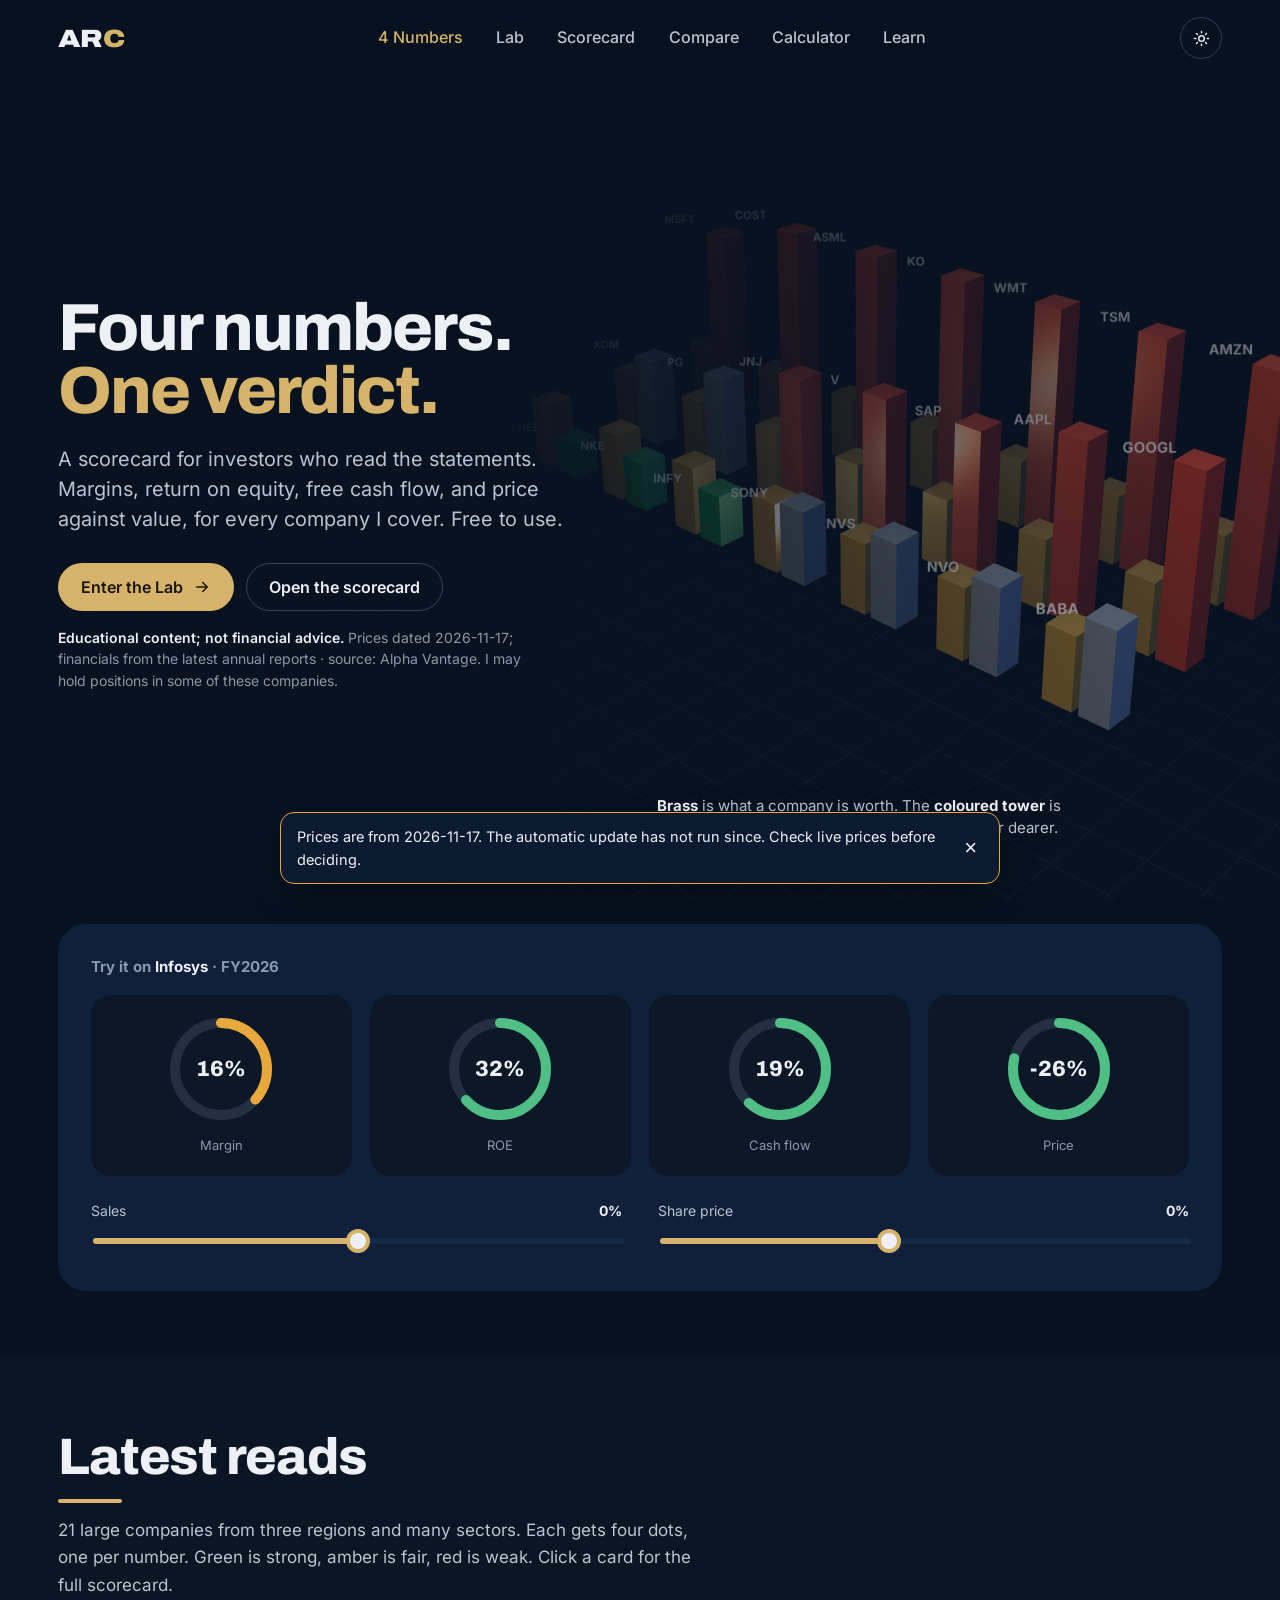
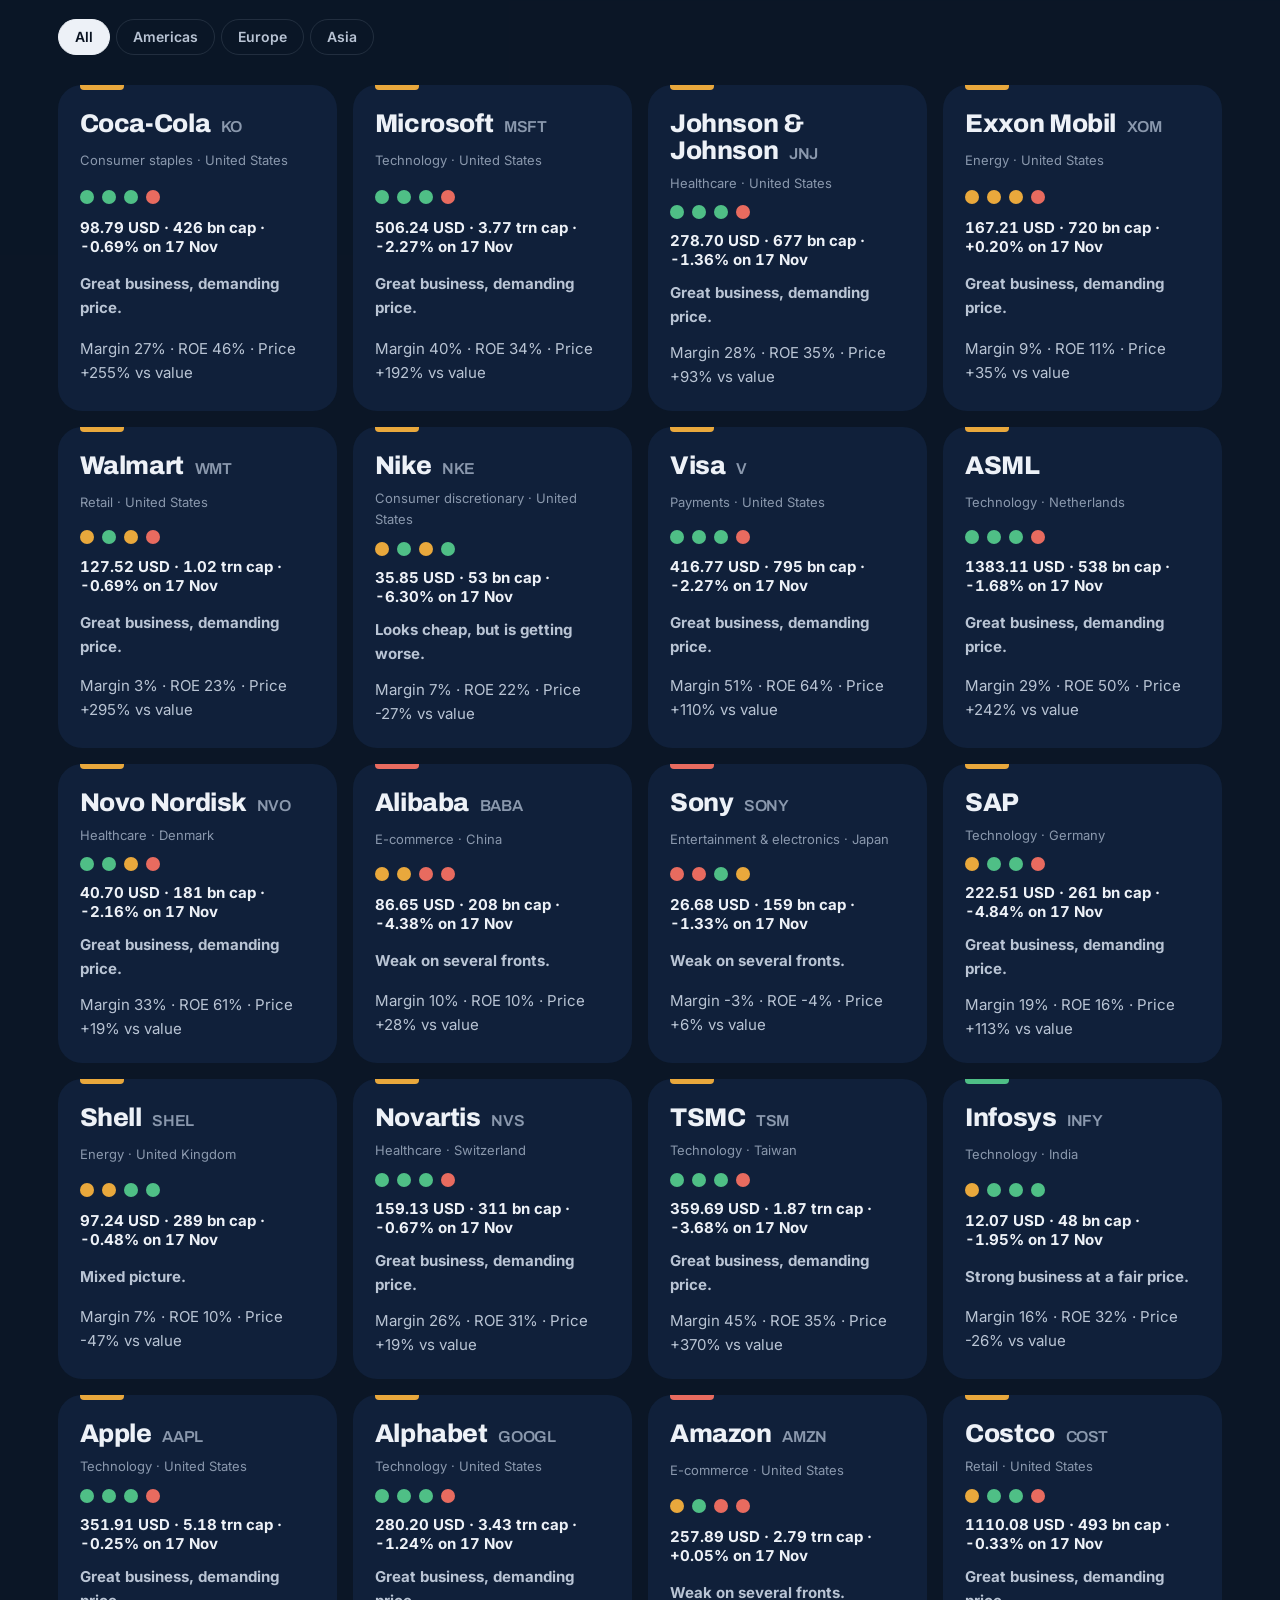
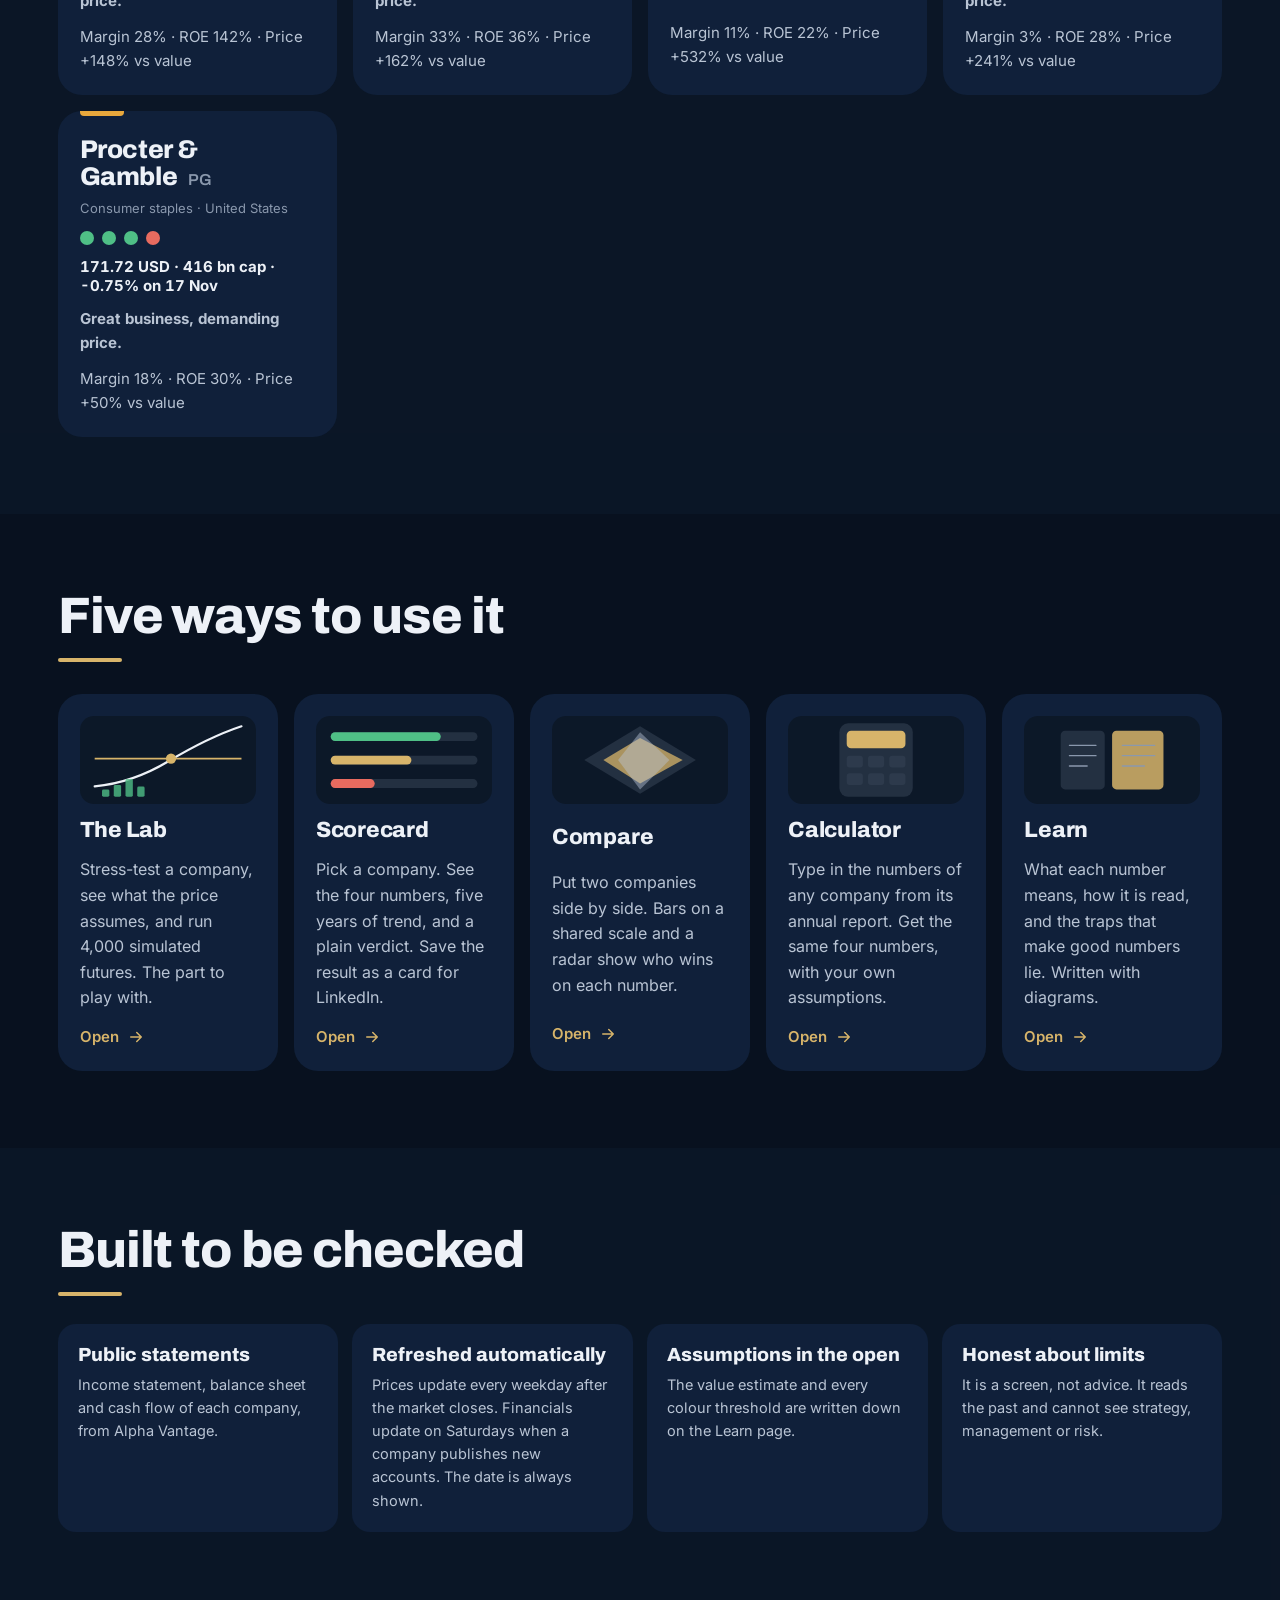
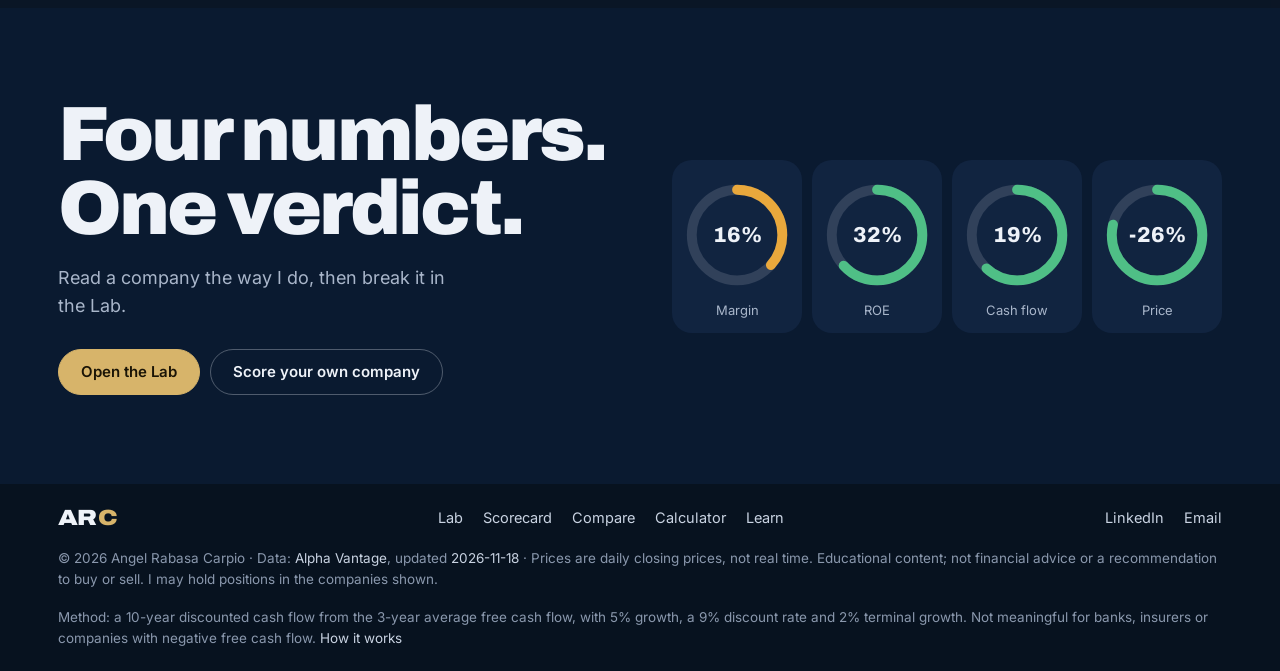
==== commit d8e4572d: "Revert "Add scroll-driven Coca-Cola tower journey with glass cards" This reverts commit 30bd55b85928" ====
--- a/4-numeros.html
+++ b/4-numeros.html
@@ -32,7 +32,7 @@
   --ease:cubic-bezier(.23,1,.32,1); --ease-io:cubic-bezier(.77,0,.175,1);
   color-scheme:dark;
 }
-@media (prefers-color-scheme:light){:root:not([data-theme="dark"]){
+@media (prefers-color-scheme:light) and (min-width:99999px){:root:not([data-theme="dark"]){
   --ground:#f6f7f9; --field-1:#eef1f5; --field-2:#e4e9f0; --field-3:#d8dfe9; --deep:#0b1f3a;
   --ink:#0c1a2e; --ink-2:#36465c; --ink-3:#56657a;
   --accent:#7d5a0f; --accent-ink:#ffffff; --accent-soft:rgba(125,90,15,.10);
@@ -65,7 +65,7 @@
 .vh{position:absolute;width:1px;height:1px;overflow:hidden;clip:rect(0 0 0 0);white-space:nowrap}
 
 /* buttons */
-.btn{display:inline-flex;align-items:center;gap:10px;height:48px;padding:0 22px;border-radius:999px;font:600 15.5px/1 var(--sans);border:1.5px solid transparent;cursor:pointer;transition:transform .16s var(--ease),background-color .2s ease,color .2s ease,border-color .2s ease}
+.btn{display:inline-flex;align-items:center;gap:10px;height:48px;padding:0 22px;border-radius:999px;font:600 16px/1 var(--sans);border:1.5px solid transparent;cursor:pointer;transition:transform .16s var(--ease),background-color .2s ease,color .2s ease,border-color .2s ease}
 .btn:active{transform:scale(.97)}
 .btn.fill{background:var(--accent);color:var(--accent-ink)}
 .btn.line{border-color:color-mix(in srgb,var(--ink) 22%,transparent);color:var(--ink)}
@@ -84,7 +84,7 @@
 .logo b{color:var(--accent);font-weight:900}
 @media (hover:hover) and (pointer:fine){.logo:hover{color:var(--accent)}}
 .nav{display:flex;gap:clamp(18px,2.6vw,40px)}
-.nav a{position:relative;font-size:15.5px;font-weight:500;color:var(--ink-2);transition:color .15s ease}
+.nav a{position:relative;font-size:16px;font-weight:500;color:var(--ink-2);transition:color .15s ease}
 .nav a::after{content:"";position:absolute;left:0;right:0;bottom:-7px;height:2px;border-radius:2px;background:var(--accent);transform:scaleX(0);transform-origin:left;transition:transform .3s var(--ease)}
 .nav a[aria-current="true"]{color:var(--ink)}.nav a[aria-current="true"]::after{transform:scaleX(1)}
 @media (hover:hover) and (pointer:fine){.nav a:hover{color:var(--ink)}}
@@ -96,7 +96,7 @@
 .tt:active svg{transform:rotate(-40deg)}
 .tt .moon{display:none}
 :root[data-theme="light"] .tt .sun{display:none}:root[data-theme="light"] .tt .moon{display:block}
-@media (prefers-color-scheme:light){:root:not([data-theme="dark"]) .tt .sun{display:none}:root:not([data-theme="dark"]) .tt .moon{display:block}}
+@media (prefers-color-scheme:light) and (min-width:99999px){:root:not([data-theme="dark"]) .tt .sun{display:none}:root:not([data-theme="dark"]) .tt .moon{display:block}}
 @media (max-width:860px){.nav{display:none}}
 @media (max-width:420px){.bar .btn.hide-s{display:none}}
 
@@ -148,7 +148,7 @@
 /* magazine cover: The Fortnight */
 .cover{--cv-ink:#eef2f8;--cv-mute:#a3b4ca;--cv-acc:#d7b46a;--cv-bg:#0b1a2e;position:relative;display:block;aspect-ratio:3/4;container-type:inline-size;overflow:hidden;border-radius:6px;background:var(--cv-bg);color:var(--cv-ink);transition:transform .35s var(--ease)}
 :root[data-theme="light"] .cover{--cv-bg:#0b1f3a}
-@media (prefers-color-scheme:light){:root:not([data-theme="dark"]) .cover{--cv-bg:#0b1f3a}}
+@media (prefers-color-scheme:light) and (min-width:99999px){:root:not([data-theme="dark"]) .cover{--cv-bg:#0b1f3a}}
 @media (hover:hover) and (pointer:fine){a.cover:hover{transform:translateY(-4px) rotate(-.4deg)}}
 a.cover:active{transform:scale(.985)}
 .cover>span,.cover>svg{position:absolute}
@@ -215,7 +215,7 @@
   --stagger:50ms;
   --grain:url("data:image/svg+xml,%3Csvg xmlns='http://www.w3.org/2000/svg' width='120' height='120'%3E%3Cfilter id='n'%3E%3CfeTurbulence type='fractalNoise' baseFrequency='.8' numOctaves='2' stitchTiles='stitch'/%3E%3C/filter%3E%3Crect width='100%25' height='100%25' filter='url(%23n)' opacity='.5'/%3E%3C/svg%3E");
 }
-@media (prefers-color-scheme:light){:root:not([data-theme="dark"]){--up:#17693f;--mid:#8a5207;--sh-1:0 1px 2px rgba(10,20,40,.08),0 4px 12px -4px rgba(10,20,40,.12);--sh-2:0 2px 4px rgba(10,20,40,.08),0 16px 32px -12px rgba(10,20,40,.2)}}
+@media (prefers-color-scheme:light) and (min-width:99999px){:root:not([data-theme="dark"]){--up:#17693f;--mid:#8a5207;--sh-1:0 1px 2px rgba(10,20,40,.08),0 4px 12px -4px rgba(10,20,40,.12);--sh-2:0 2px 4px rgba(10,20,40,.08),0 16px 32px -12px rgba(10,20,40,.2)}}
 :root[data-theme="light"]{--up:#17693f;--mid:#8a5207;--sh-1:0 1px 2px rgba(10,20,40,.08),0 4px 12px -4px rgba(10,20,40,.12);--sh-2:0 2px 4px rgba(10,20,40,.08),0 16px 32px -12px rgba(10,20,40,.2)}
 body::after{content:"";position:fixed;inset:0;pointer-events:none;background:var(--grain);opacity:.035;z-index:100}
 .skip{position:absolute;left:16px;top:-56px;z-index:200;background:var(--accent);color:var(--accent-ink);padding:12px 16px;border-radius:var(--r-s);font-weight:600;transition:top var(--dur-fast)}
@@ -294,11 +294,11 @@
 .gauge .a{background:var(--mid)}
 .gauge .g{background:color-mix(in srgb,var(--up) 70%,var(--field-2))}
 .pin{position:absolute;top:-4px;width:4px;height:20px;border-radius:2px;background:var(--ink);box-shadow:0 0 0 3px var(--field-2);transition:left .7s var(--ease)}
-.gscale{grid-column:1/-1;display:flex;justify-content:space-between;font-size:12px;color:var(--ink-3)}
+.gscale{grid-column:1/-1;display:flex;justify-content:space-between;font-size:13px;color:var(--ink-3)}
 .spark{width:128px;height:56px;justify-self:end}
 .spark path{fill:none;stroke:var(--accent);stroke-width:2.5;stroke-linecap:round;stroke-linejoin:round}
 .spark circle{fill:var(--accent)}
-.spark text{fill:var(--ink-3);font-size:10px;font-family:var(--sans)}
+.spark text{fill:var(--ink-3);font-size:13px;font-family:var(--sans)}
 
 /* revenue bars */
 .rev{margin-top:clamp(28px,4vw,56px);padding:clamp(20px,2.6vw,32px);border-radius:24px;background:var(--field-2)}
@@ -315,7 +315,7 @@
 /* table */
 .tw{margin-top:28px;overflow-x:auto;border-radius:20px;background:var(--field-2)}
 table.t{width:100%;border-collapse:collapse;min-width:640px}
-.t th,.t td{padding:16px 18px;text-align:right;font-size:15.5px;white-space:nowrap}
+.t th,.t td{padding:16px 18px;text-align:right;font-size:16px;white-space:nowrap}
 .t th:first-child,.t td:first-child{text-align:left}
 .t thead th{font:600 13.5px/1 var(--sans);color:var(--ink-3);border-bottom:1px solid var(--line)}
 .t th button{all:unset;cursor:pointer;display:inline-flex;gap:6px;align-items:center}
@@ -335,7 +335,7 @@
 .tile{display:grid;gap:14px;padding:22px;border-radius:24px;background:var(--field-2);transition:transform .25s var(--ease),background-color .2s}
 .tile svg.ill{width:100%;height:auto;border-radius:14px;background:var(--field-1)}
 .tile b{font:800 22px/1.15 var(--display);letter-spacing:-.01em}
-.tile p{font-size:15.5px;color:var(--ink-2)}
+.tile p{font-size:16px;color:var(--ink-2)}
 .tile .go{display:inline-flex;align-items:center;gap:8px;font-weight:600;font-size:15px;color:var(--accent)}
 @media (hover:hover) and (pointer:fine){.tile:hover{transform:translateY(-4px);background:var(--field-3)}}
 .ill .p{fill:var(--accent)}.ill .q{fill:var(--up)}.ill .s{fill:var(--down)}.ill .l{stroke:var(--ink-3);fill:none;stroke-width:2;stroke-linecap:round;stroke-linejoin:round}.ill .t1{fill:var(--ink-3);font:600 11px var(--sans)}.ill .k{fill:var(--line)}
@@ -345,7 +345,7 @@
 .pick{display:grid;gap:12px;padding:22px;border-radius:24px;background:var(--field-2);border-top:5px solid var(--ink-3);transition:transform .25s var(--ease)}
 .pick.g{border-color:var(--up)}.pick.a{border-color:var(--mid)}.pick.r{border-color:var(--down)}
 .pick h3{font:800 24px/1.1 var(--display)}
-.pick small{color:var(--ink-3);font-size:13.5px}
+.pick .sym{color:var(--ink-3);font-weight:600;font-size:.62em;margin-left:6px}
 .pick .dots{display:flex;gap:8px;align-items:center}
 .pick .dots i{width:14px;height:14px;border-radius:50%}
 .pick .dots i.g{background:var(--up)}.pick .dots i.a{background:var(--mid)}.pick .dots i.r{background:var(--down)}.pick .dots i.n{background:var(--line)}
@@ -410,7 +410,7 @@
 .lrow h3{font:800 clamp(26px,3vw,40px)/1.05 var(--display);letter-spacing:-.02em}
 .lrow .rule{margin-top:12px;font-weight:600;color:var(--accent)}
 .lrow p{margin-top:12px;font-size:17px;color:var(--ink-2);max-width:52ch}
-.lrow ul{margin-top:14px;display:grid;gap:8px;font-size:15.5px;color:var(--ink-2)}
+.lrow ul{margin-top:14px;display:grid;gap:8px;font-size:16px;color:var(--ink-2)}
 .lrow li{padding-left:20px;position:relative}
 .lrow li::before{content:"";position:absolute;left:0;top:.65em;width:8px;height:8px;border-radius:2px;background:var(--accent)}
 .il .p{fill:var(--accent)}.il .q{fill:var(--up)}.il .s{fill:var(--down)}.il .n{fill:var(--ink-3)}.il .o{fill:var(--field-3)}
@@ -455,7 +455,7 @@
 .slim .logo{color:var(--paper);font-size:22px}
 .slim nav{display:flex;flex-wrap:wrap;gap:6px 20px;font-size:14.5px}
 @media (hover:hover){.slim nav a:hover{color:var(--brass)}}
-.slim-fine{margin-top:14px;padding-top:14px;border-top:1px solid rgba(238,242,248,.12);font-size:12.5px;line-height:1.55;color:var(--mute)}
+.slim-fine{margin-top:18px;font-size:13.5px;line-height:1.55;color:var(--mute)}
 .slim-fine span{color:var(--slate)}
 
 .btn.line,.chip{background:transparent;color:var(--ink)}
@@ -470,7 +470,7 @@
 .star{appearance:none;background:transparent;border:0;cursor:pointer;font-size:19px;line-height:1;color:var(--ink-3);padding:6px 8px 6px 0;margin-left:-4px}
 .star[aria-pressed="true"]{color:var(--accent)}.star:hover{color:var(--accent)}
 .t td:first-child{display:flex;align-items:center;gap:6px}.nm2{display:grid}
-.t .num,.t th.num{text-align:right}.t td.num small{display:block;font-size:12px}.t td.num small.up{color:var(--up)}.t td.num small.dn{color:var(--down)}
+.t .num,.t th.num{text-align:right}.t td.num small{display:block;font-size:13px}.t td.num small.up{color:var(--up)}.t td.num small.dn{color:var(--down)}
 .btn[aria-pressed="true"]#wl{border-color:var(--accent);color:var(--accent)}
 .pick .since{display:block;margin-top:2px;font:600 13px var(--sans)}.pick .since.up{color:var(--up)}.pick .since.dn{color:var(--down)}
 .stale{position:fixed;left:max(16px,env(safe-area-inset-left,0px));right:max(16px,env(safe-area-inset-right,0px));bottom:max(16px,env(safe-area-inset-bottom,0px));z-index:90;display:flex;gap:14px;align-items:center;justify-content:space-between;max-width:720px;margin-inline:auto;padding:12px 16px;border-radius:14px;background:var(--deep,var(--navy));color:var(--paper);border:1px solid var(--mid);font-size:14.5px;box-shadow:0 12px 40px -12px rgba(0,0,0,.5)}
@@ -591,6 +591,71 @@
 @supports (transition-timing-function:linear(0,1)){:root{--spring:linear(0,.42 8%,.9 18%,1.08 28%,1.07 38%,.99 52%,1 70%,1)}}
 
 
+/* ===== 3D redesign: cinematic depth =====
+   One perspective language: the WebGL skyline and tower, tilting cards, and a perspective reveal.
+   Motion follows the house rules: ease-out only, under 300ms for feedback, no animation on keyboard actions. */
+body{font-size:16px}
+.n4h{position:relative;overflow:hidden;padding-top:clamp(40px,7vw,104px);padding-bottom:clamp(40px,6vw,88px);min-height:min(calc(100svh - 76px),880px);display:flex;align-items:center}
+.n4h .hub{display:block;width:100%;position:relative;z-index:2}
+.n4h .hcopy{max-width:min(100%,46%)}
+.n4h h1{font-size:clamp(44px,5.2vw,80px);max-width:none;text-wrap:balance}
+.n4h .lede{max-width:44ch}
+.n4h .fine{max-width:52ch}
+.stage3d{position:absolute;z-index:1;inset:0 0 0 36%;min-height:420px;-webkit-mask-image:linear-gradient(90deg,transparent,#000 22%);mask-image:linear-gradient(90deg,transparent,#000 22%)}
+.stage3d[hidden]{display:none}
+.n4h.no3d{min-height:0}.n4h.no3d .hcopy{max-width:none}
+.n3-leg{position:absolute;left:24%;right:6%;bottom:clamp(14px,3vw,34px);z-index:2;max-width:46ch;font-size:15px;line-height:1.5;color:var(--ink-2);pointer-events:none}
+.n3-leg b{color:var(--ink);font-weight:700}
+.n3-hint{display:block;margin-top:4px;color:var(--ink-3)}
+@media (hover:none){.n3-hint{display:none}}
+.n3-tip{position:absolute;left:0;top:0;z-index:4;pointer-events:none;opacity:0;transition:opacity .15s ease-out;display:grid;gap:2px;white-space:nowrap;padding:11px 15px;border-radius:14px;background:var(--field-2);color:var(--ink);box-shadow:var(--sh-2);font:500 14px/1.35 var(--sans)}
+.n3-tip b{font:800 15px var(--display)}.n3-tip span{font-variant-numeric:tabular-nums}.n3-tip i{font-style:normal;color:var(--ink-2)}
+@media (max-width:1000px){
+ .n4h{display:block;min-height:0}
+ .n4h .hcopy{max-width:none}
+ .n4h h1{max-width:none}
+ .stage3d{position:relative;inset:auto;margin:clamp(20px,5vw,36px) 0 0;height:clamp(340px,78vw,520px);min-height:0}
+ .n3-leg{position:relative;left:auto;right:auto;bottom:auto;padding:10px 0 0;max-width:none}
+ .stage3d canvas{height:clamp(300px,70vw,440px)!important}
+}
+.try{padding-top:clamp(8px,2vw,24px);padding-bottom:clamp(36px,5vw,72px)}
+.try .dials{perspective:1200px}
+@media (min-width:900px){.try .dials{grid-template-columns:repeat(4,minmax(0,1fr));gap:18px;padding:clamp(22px,2.6vw,36px)}.try .dials .mini{grid-template-columns:1fr 1fr;gap:12px 36px}}
+.try .dials,.dials{border-radius:28px;background:var(--field-2);box-shadow:var(--sh-2)}
+
+/* perspective reveal: sections tip up into place */
+@media (prefers-reduced-motion:no-preference){
+ .mv{transform:perspective(1100px) rotateX(5deg) translateY(26px);transform-origin:50% 100%}
+ .mv.in{transform:none}
+}
+
+/* tilt: set by n4motion (fine pointers only) */
+.t3{transform-style:preserve-3d;will-change:transform}
+.t3 > *{transform:translateZ(0)}
+@media (hover:hover) and (pointer:fine){
+ .tile:hover,.pick:hover{transform:none}
+}
+.pick,.tile,.bc{box-shadow:var(--sh-1)}
+.pick{border-top-width:0;padding-top:26px;position:relative}
+.pick::before{content:"";position:absolute;left:22px;top:0;width:44px;height:5px;border-radius:0 0 4px 4px;background:var(--ink-3)}
+.pick.g::before{background:var(--up)}.pick.a::before{background:var(--mid)}.pick.r::before{background:var(--down)}
+.pick h3{font:800 clamp(24px,2vw,30px)/1.05 var(--display);letter-spacing:-.015em}
+
+/* Lab: the live tower */
+.outcol{display:grid;gap:16px;min-width:0}
+.stage3d.tw{-webkit-mask-image:none;mask-image:none;position:relative;inset:auto;height:clamp(240px,26vw,330px);min-height:0;border-radius:24px;background:var(--field-1);overflow:hidden}
+.stage3d.tw[hidden]{display:none}
+.tw .n3-leg{left:18px;right:18px;bottom:12px;font-size:13.5px;max-width:none}
+.tw .tw-k{position:absolute;top:14px;left:18px;right:18px;display:flex;justify-content:space-between;gap:12px;font:600 14px var(--sans);color:var(--ink-2);pointer-events:none;z-index:2}
+.tw .tw-k b{color:var(--ink);font-variant-numeric:tabular-nums}
+.btn:active,.chip:active,.seg:active{transition-duration:.1s}
+@media (prefers-reduced-motion:reduce){.stage3d canvas{transition:none}}
+
+/* inspector pass */
+.pick,.try .dials,.tile,.bc,.panel,.chart,.outs{box-shadow:none!important}
+.n4h .hcopy .lede,.lede{max-width:60ch}
+
+
 .mini{grid-column:1/-1;display:grid;gap:6px;margin-top:6px}
 .mini label{display:flex;flex-wrap:wrap;justify-content:space-between;align-items:center;gap:2px 10px;font-size:14px;color:var(--ink-2)}
 .mini output{font:700 14px var(--sans);color:var(--ink)}
@@ -634,7 +699,7 @@
 <main id="top">
   <section class="n4h gut">
     <div class="wrap hub">
-      <div>
+      <div class="hcopy">
         <h1>Four numbers. <span>One verdict.</span></h1>
         <p class="lede">A scorecard for investors who read the statements. Margins, return on equity, free cash flow, and price against value, for every company I cover. Free to use.</p>
         <div class="row">
@@ -643,8 +708,14 @@
         </div>
         <p class="fine"><b>Educational content; not financial advice.</b> <span id="stamp"></span> I may hold positions in some of these companies.</p>
       </div>
-      <div class="dials" id="dials" aria-live="polite"></div>
     </div>
+    <div class="stage3d" id="sky" role="img" aria-label="Interactive 3D chart. Each company is a pair of towers: a brass tower for its estimated value and a coloured tower for the share price. Click a pair to open its scorecard. The same companies are listed below.">
+      <p class="n3-leg"><b>Brass</b> is what a company is worth. The <b>coloured tower</b> is what you pay: green when cheaper, red when far dearer. <span class="n3-hint">Hover a pair, then click it.</span></p>
+    </div>
+  </section>
+
+  <section class="try gut" aria-label="Try the four numbers">
+    <div class="wrap"><div class="dials" id="dials" aria-live="polite"></div></div>
   </section>
 
   <section class="sec2 gut" id="mylist" hidden>
@@ -658,7 +729,7 @@
   <section class="sec2 alt gut" id="reads">
     <div class="wrap">
       <h2>Latest reads</h2>
-      <p class="sub">Sixteen large companies from three regions and many sectors. Each gets four dots, one per number. Green is strong, amber is fair, red is weak. Click a card for the full scorecard.</p>
+      <p class="sub"><span id="ncos"></span> large companies from three regions and many sectors. Each gets four dots, one per number. Green is strong, amber is fair, red is weak. Click a card for the full scorecard.</p>
       <div class="segs" id="area" role="group" aria-label="Filter by region"></div>
       <div class="picks" id="picks"></div>
     </div>
@@ -682,7 +753,7 @@
       <h2>Built to be checked</h2>
       <div class="trust">
         <div><b>Public statements</b><p>Income statement, balance sheet and cash flow of each company, from <span id="src">a market data provider</span>.</p></div>
-        <div><b>Refreshed weekly</b><p>A script reloads the data every Monday and rebuilds the page. The date is always shown.</p></div>
+        <div><b>Refreshed automatically</b><p>Prices update every weekday after the market closes. Financials update on Saturdays when a company publishes new accounts. The date is always shown.</p></div>
         <div><b>Assumptions in the open</b><p>The value estimate and every colour threshold are written down on the Learn page.</p></div>
         <div><b>Honest about limits</b><p>It is a screen, not advice. It reads the past and cannot see strategy, management or risk.</p></div>
       </div>
@@ -714,7 +785,7 @@
 (function(){
   var root=document.documentElement;
   try{var t=localStorage.getItem('arc-theme');if(t)root.setAttribute('data-theme',t);}catch(e){}
-  function isDark(){var t=root.getAttribute('data-theme');if(t)return t==='dark';return !matchMedia('(prefers-color-scheme: light)').matches;}
+  function isDark(){var t=root.getAttribute('data-theme');if(t)return t==='dark';return true;}
   var tt=document.getElementById('theme-toggle');
   if(tt)tt.addEventListener('click',function(){var n=isDark()?'light':'dark';root.setAttribute('data-theme',n);try{localStorage.setItem('arc-theme',n);}catch(e){}});
   var cm=document.getElementById('copy-mail');
@@ -845,12 +916,30 @@
  var h=document.querySelector('h1[data-split]');if(h)N.split(h)}
 if(document.readyState==='loading')document.addEventListener('DOMContentLoaded',init);else init();
 })();
+/* 3D tilt: cards lean toward the pointer on a spring, then settle. Fine pointers only; never on keyboard focus. */
+(function(){
+ if(!matchMedia('(hover:hover) and (pointer:fine)').matches)return;
+ var SEL='.pick,.tile,.bc,.try .dials,.trust>div',cur=null,st=null,raf=0;
+ function run(){raf=0;if(!st)return;var k=.14,s=st;s.x+=(s.tx-s.x)*k;s.y+=(s.ty-s.y)*k;s.z+=(s.tz-s.z)*k;
+  s.el.style.transform='perspective(900px) rotateX('+(-s.y*6).toFixed(2)+'deg) rotateY('+(s.x*7).toFixed(2)+'deg) translateZ('+s.z.toFixed(1)+'px)';
+  if(Math.abs(s.tx-s.x)+Math.abs(s.ty-s.y)+Math.abs(s.tz-s.z)<.004&&!s.on){s.el.style.transform='';s.el.classList.remove('t3');if(st===s)st=null;return}
+  raf=requestAnimationFrame(run)}
+ document.addEventListener('pointermove',function(e){
+  if(e.pointerType!=='mouse'||matchMedia('(prefers-reduced-motion:reduce)').matches)return;
+  var el=e.target.closest&&e.target.closest(SEL);
+  if(cur&&cur!==el){if(st&&st.el===cur){st.on=false;st.tx=st.ty=0;st.tz=0;if(!raf)raf=requestAnimationFrame(run)}cur=null}
+  if(!el)return;
+  if(el.matches('.try .dials')&&e.target.closest('input,button'))return;
+  if(cur!==el){cur=el;if(!st||st.el!==el)st={el:el,x:0,y:0,z:0,tx:0,ty:0,tz:0,on:true};st.on=true;el.classList.add('t3')}
+  var r=el.getBoundingClientRect();st.tx=((e.clientX-r.left)/r.width-.5)*2;st.ty=((e.clientY-r.top)/r.height-.5)*2;st.tz=el.matches('.try .dials')?0:10;
+  if(!raf)raf=requestAnimationFrame(run)},{passive:true});
+ document.addEventListener('pointerleave',function(){if(st){st.on=false;st.tx=st.ty=st.tz=0;if(!raf)raf=requestAnimationFrame(run)}cur=null},true)})();
 
 /* 4 Numbers living background: drifting price lines, grid and soft glows on a fixed canvas.
    Reads the page palette, follows the theme, pauses when hidden, static under prefers-reduced-motion. */
 (function(){
 function start(){
-if(!document.body||document.getElementById('n4bg')||/nobg/.test(location.search))return;
+if(!document.body||document.getElementById('n4bg')||/nobg/.test(location.search)||document.documentElement.hasAttribute('data-n4-nobg'))return;
 var cv=document.createElement('canvas');cv.id='n4bg';cv.setAttribute('aria-hidden','true');document.body.insertBefore(cv,document.body.firstChild);
 var cx=cv.getContext('2d'),MQ=matchMedia('(prefers-reduced-motion:reduce)'),W=0,H=0,dpr=1,col={},mx=-999,my=-999,sy=0,t0=performance.now(),last=0,run=true;
 function rnd(seed){var a=seed;return function(){a=a+0x6D2B79F5|0;var t=Math.imul(a^a>>>15,1|a);t=t+Math.imul(t^t>>>7,61|t)^t;return((t^t>>>14)>>>0)/4294967296}}
@@ -993,15 +1082,23 @@
  return{name:c.name,symbol:c.symbol,sector:c.sector,currency:c.currency,price:price,price_date:c.price_date,value_per_share:val,price_vs_value:val?price/val-1:null,fcf_yield:fcf/(price*sh),
   history:[{year:h.year,revenue:rev,fcf:fcf,net:ni/rev,roe:eq?ni/eq:null,fcf_margin:fcf/rev}]}};
 document.addEventListener('DOMContentLoaded',function(){try{var pd=D.companies.map(function(c){return c.price_date}).sort().pop(),age=pd?(Date.now()-new Date(pd).getTime())/864e5:0;
- if(age>10&&!(function(){try{return sessionStorage.getItem('n4stale')}catch(e){return 1}})()){var b=document.createElement('div');b.className='stale';b.setAttribute('role','status');b.innerHTML='<span>Prices are from '+pd+'. The weekly update has not run since. Check live prices before deciding.</span><button type="button" aria-label="Close">\u00d7</button>';b.querySelector('button').onclick=function(){b.remove();try{sessionStorage.setItem('n4stale','1')}catch(e){}};document.body.appendChild(b)}}catch(e){}
+ if(age>10&&!(function(){try{return sessionStorage.getItem('n4stale')}catch(e){return 1}})()){var b=document.createElement('div');b.className='stale';b.setAttribute('role','status');b.innerHTML='<span>Prices are from '+pd+'. The automatic update has not run since. Check live prices before deciding.</span><button type="button" aria-label="Close">\u00d7</button>';b.querySelector('button').onclick=function(){b.remove();try{sessionStorage.setItem('n4stale','1')}catch(e){}};document.body.appendChild(b)}}catch(e){}
 var fdl=document.getElementById('fdials');if(fdl&&D.companies.length){var bs=D.companies.slice().sort(function(a,b){var A=L.score(a),B=L.score(b);return(B.g-B.r)-(A.g-A.r)})[0];fdl.innerHTML=L.M.map(function(m){return L.dial(m,m.get(bs),bs)}).join('')}var fd=document.getElementById('fdate');if(fd&&D.updated)fd.textContent=D.updated;var fs=document.getElementById('fsrc');if(fs&&D.source)fs.textContent=D.source;var p=location.pathname.split('/').pop().replace('.html','')||'4-numeros';[].forEach.call(document.querySelectorAll('.nav a[data-p],.subnav a[data-p]'),function(a){if(a.dataset.p===p)a.setAttribute('aria-current','page')});[].forEach.call(document.querySelectorAll('.nxg a[data-p]'),function(a){if(a.dataset.p===p)a.hidden=true})});
+L.load3d=function(cb){
+ if(window.N4Scene)return cb(window.N4Scene);
+ function go(){var s=document.createElement('script');s.src='n4-3d.js';s.async=true;s.onload=function(){cb(window.N4Scene)};s.onerror=function(){cb(null)};document.head.appendChild(s)}
+ function idle(){(window.requestIdleCallback||function(f){setTimeout(f,200)})(go,{timeout:1200})}
+ if(document.readyState==='complete')idle();else addEventListener('load',idle,{once:true})};
 })();
 
 </script>
 <script>
+document.documentElement.setAttribute('data-n4-nobg','1');
 (function(){var L=N4L,C=L.C;if(!C.length){document.getElementById('stamp').textContent='Data is being prepared.';return}
 document.getElementById('stamp').textContent=L.stamp();
 document.getElementById('src').textContent=L.D.source;
+var nc=document.getElementById('ncos');if(nc)nc.textContent=C.length;
+L.load3d(function(S){var el=document.getElementById('sky');if(!S||!S.supported()){el.hidden=true;document.querySelector('.n4h').classList.add('no3d');return}S.skyline(el,C,{})||(el.hidden=true,document.querySelector('.n4h').classList.add('no3d'))});
 var best=C.slice().sort(function(a,b){var A=L.score(a),B=L.score(b);return(B.g-B.r)-(A.g-A.r)})[0];
 var A=L.D.assumptions,st={dr:0,dp:0};
 function dials(){var sc=L.scen(best,{dr:st.dr,dm:0,dp:st.dp,g:A.growth,d:A.discount}),b0=L.scen(best,{dr:0,dm:0,dp:0,g:A.growth,d:A.discount});
@@ -1011,7 +1108,7 @@
  ['hs','hp'].forEach(function(id){var el=document.getElementById(id);el.style.setProperty('--p',((el.value-el.min)/(el.max-el.min)*100)+'%');el.addEventListener('input',function(){st[id==='hs'?'dr':'dp']=this.value/100;var pos=this.selectionStart;dials();document.getElementById(id).focus()})})}
 dials();
 function pick(c){var s=L.score(c),v=L.verdict(c);
- return'<a class="pick '+s.cls+'" data-area="'+L.area(c)+'" href="4n-scorecard.html#'+c.symbol+'"><small>'+c.symbol+' \u00b7 '+(c.sector||'')+'</small><h3>'+c.name+'</h3><p class="cty">'+(c.region||'')+'</p><div class="dots" aria-hidden="true">'+s.z.map(function(z){return'<i class="'+(z||'n')+'"></i>'}).join('')+'</div><p class="mk">'+L.money(c.price)+' '+c.currency+' \u00b7 '+(c.market_cap_b==null?'':L.cap(c.market_cap_b)+' cap')+(c.change_pct==null?'':' \u00b7 '+(c.change_pct>=0?'+':'')+c.change_pct.toFixed(2)+'% on '+L.sd(c.price_date))+'</p><p><b>'+v.t+'.</b></p><p>Margin '+L.pct(L.M[0].get(c),0)+'% \u00b7 ROE '+L.pct(L.M[1].get(c),0)+'% \u00b7 Price '+(L.M[3].get(c)>0?'+':'')+L.pct(L.M[3].get(c),0)+'% vs value</p>'+L.sinceHTML(c)+'</a>'}
+ return'<a class="pick '+s.cls+'" data-area="'+L.area(c)+'" href="4n-scorecard.html#'+c.symbol+'"><h3>'+c.name+(c.name===c.symbol?'':' <span class="sym">'+c.symbol+'</span>')+'</h3><p class="cty">'+(c.sector||'')+' \u00b7 '+(c.region||'')+'</p><div class="dots" aria-hidden="true">'+s.z.map(function(z){return'<i class="'+(z||'n')+'"></i>'}).join('')+'</div><p class="mk">'+L.money(c.price)+' '+c.currency+' \u00b7 '+(c.market_cap_b==null?'':L.cap(c.market_cap_b)+' cap')+(c.change_pct==null?'':' \u00b7 '+(c.change_pct>=0?'+':'')+c.change_pct.toFixed(2)+'% on '+L.sd(c.price_date))+'</p><p><b>'+v.t+'.</b></p><p>Margin '+L.pct(L.M[0].get(c),0)+'% \u00b7 ROE '+L.pct(L.M[1].get(c),0)+'% \u00b7 Price '+(L.M[3].get(c)>0?'+':'')+L.pct(L.M[3].get(c),0)+'% vs value</p>'+L.sinceHTML(c)+'</a>'}
 document.getElementById('picks').innerHTML=C.map(pick).join('');
 var wl=C.filter(function(c){return L.watch.has(c.symbol)});if(wl.length){var ml=document.getElementById('mylist');ml.hidden=false;document.getElementById('mypicks').innerHTML=wl.map(pick).join('')}
 L.areaBar(document.getElementById('area'),document.getElementById('picks'));
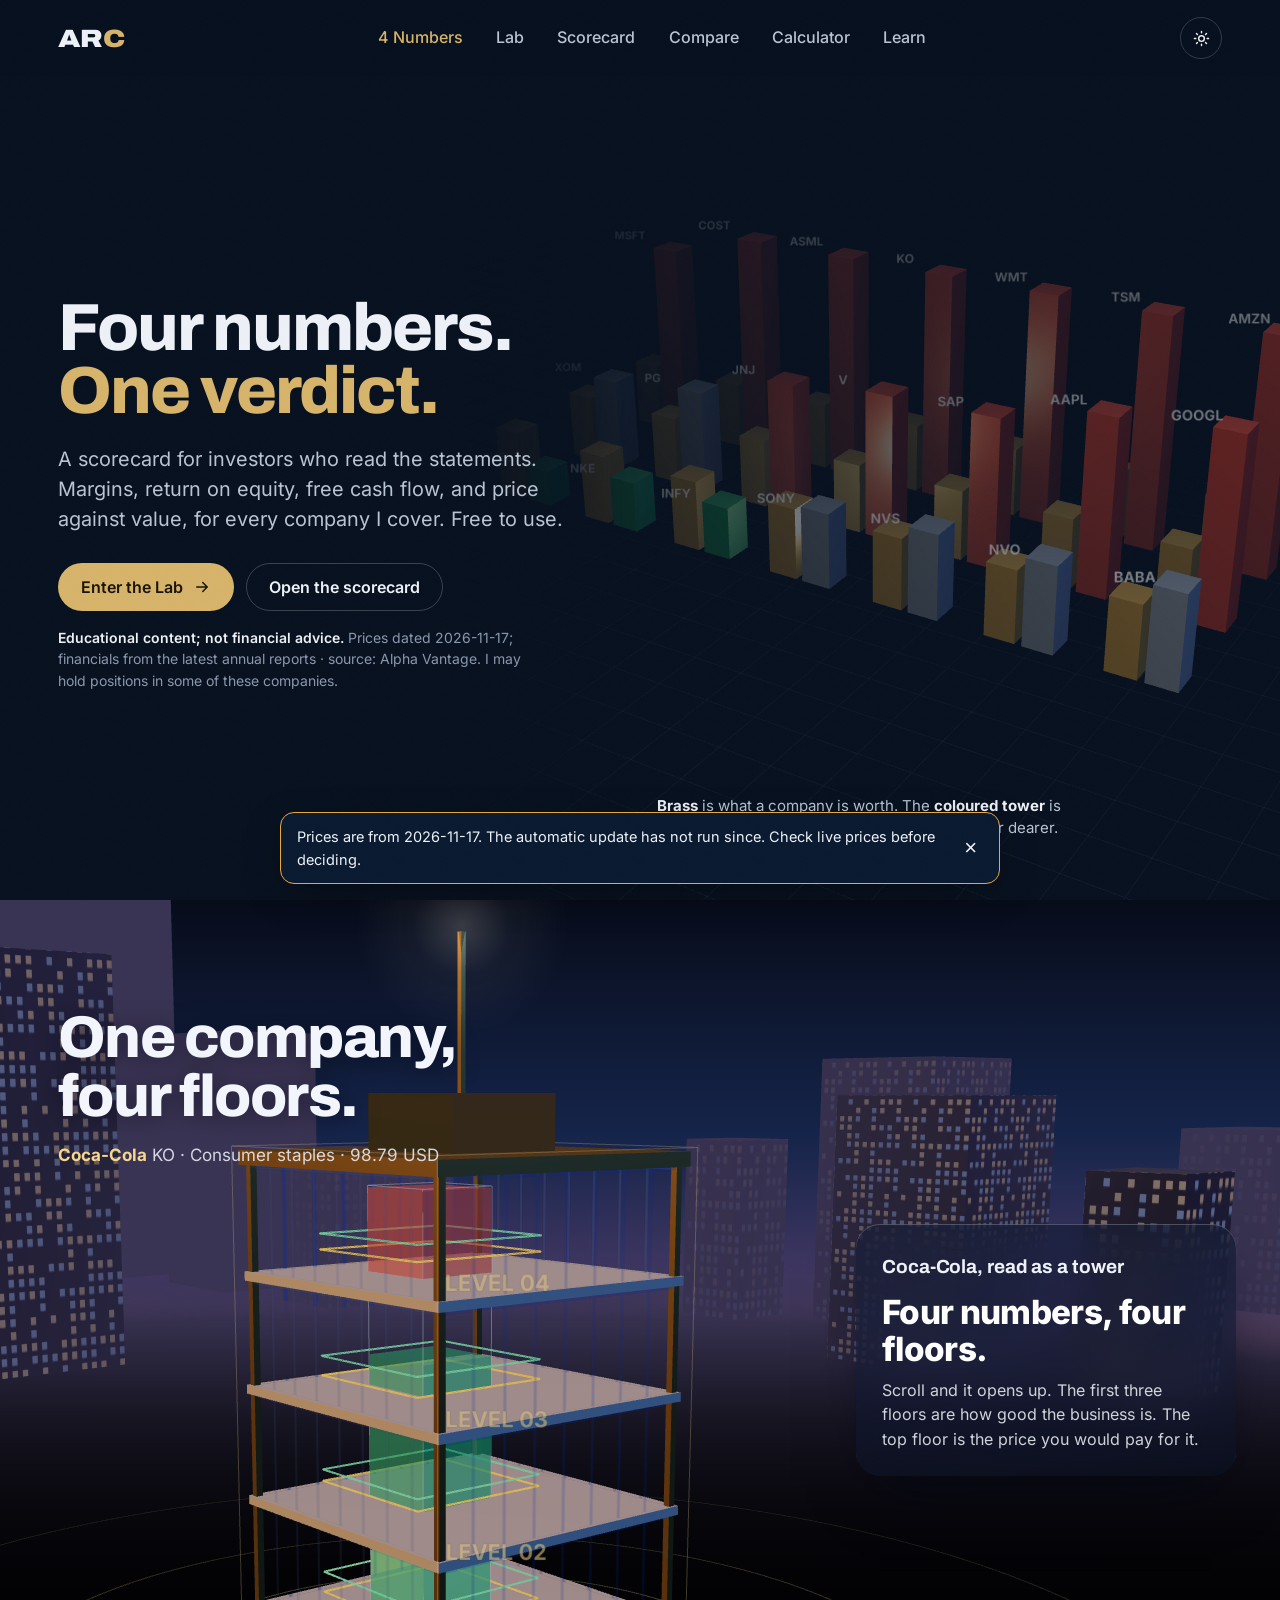
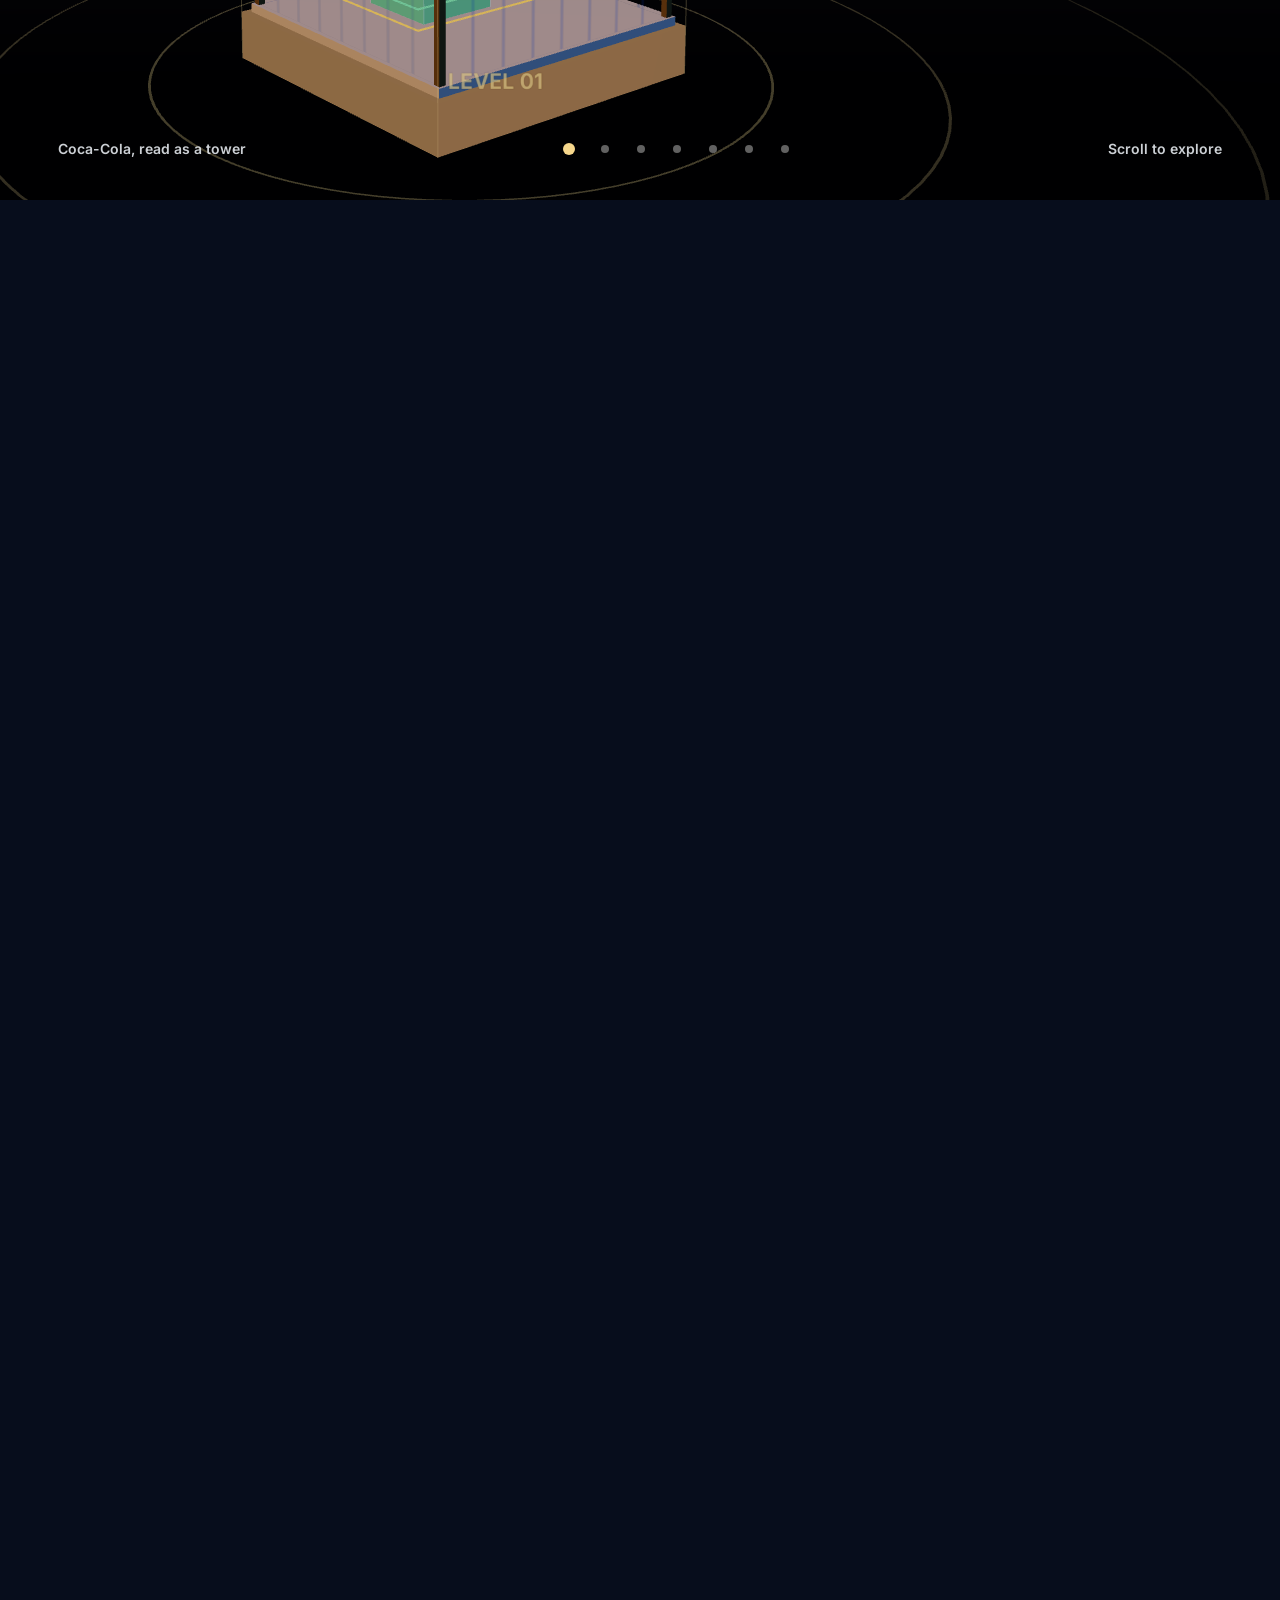
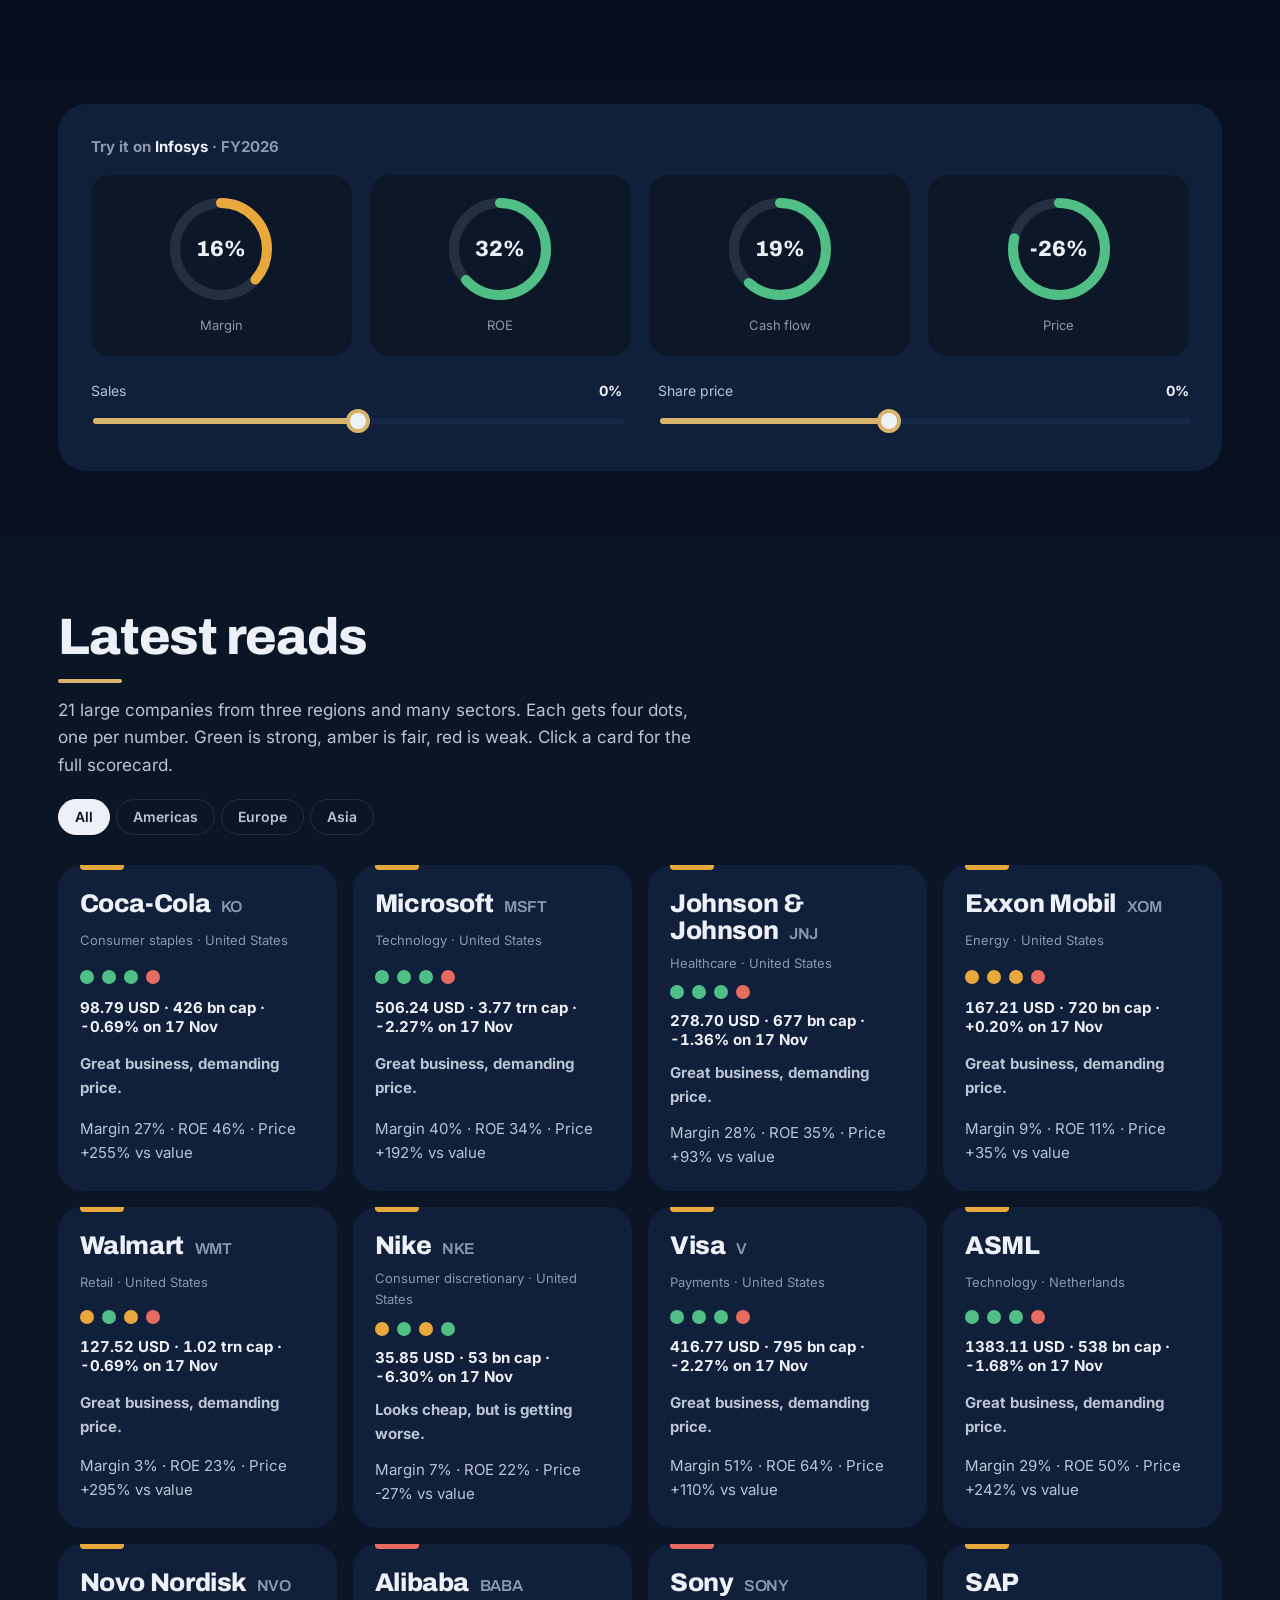
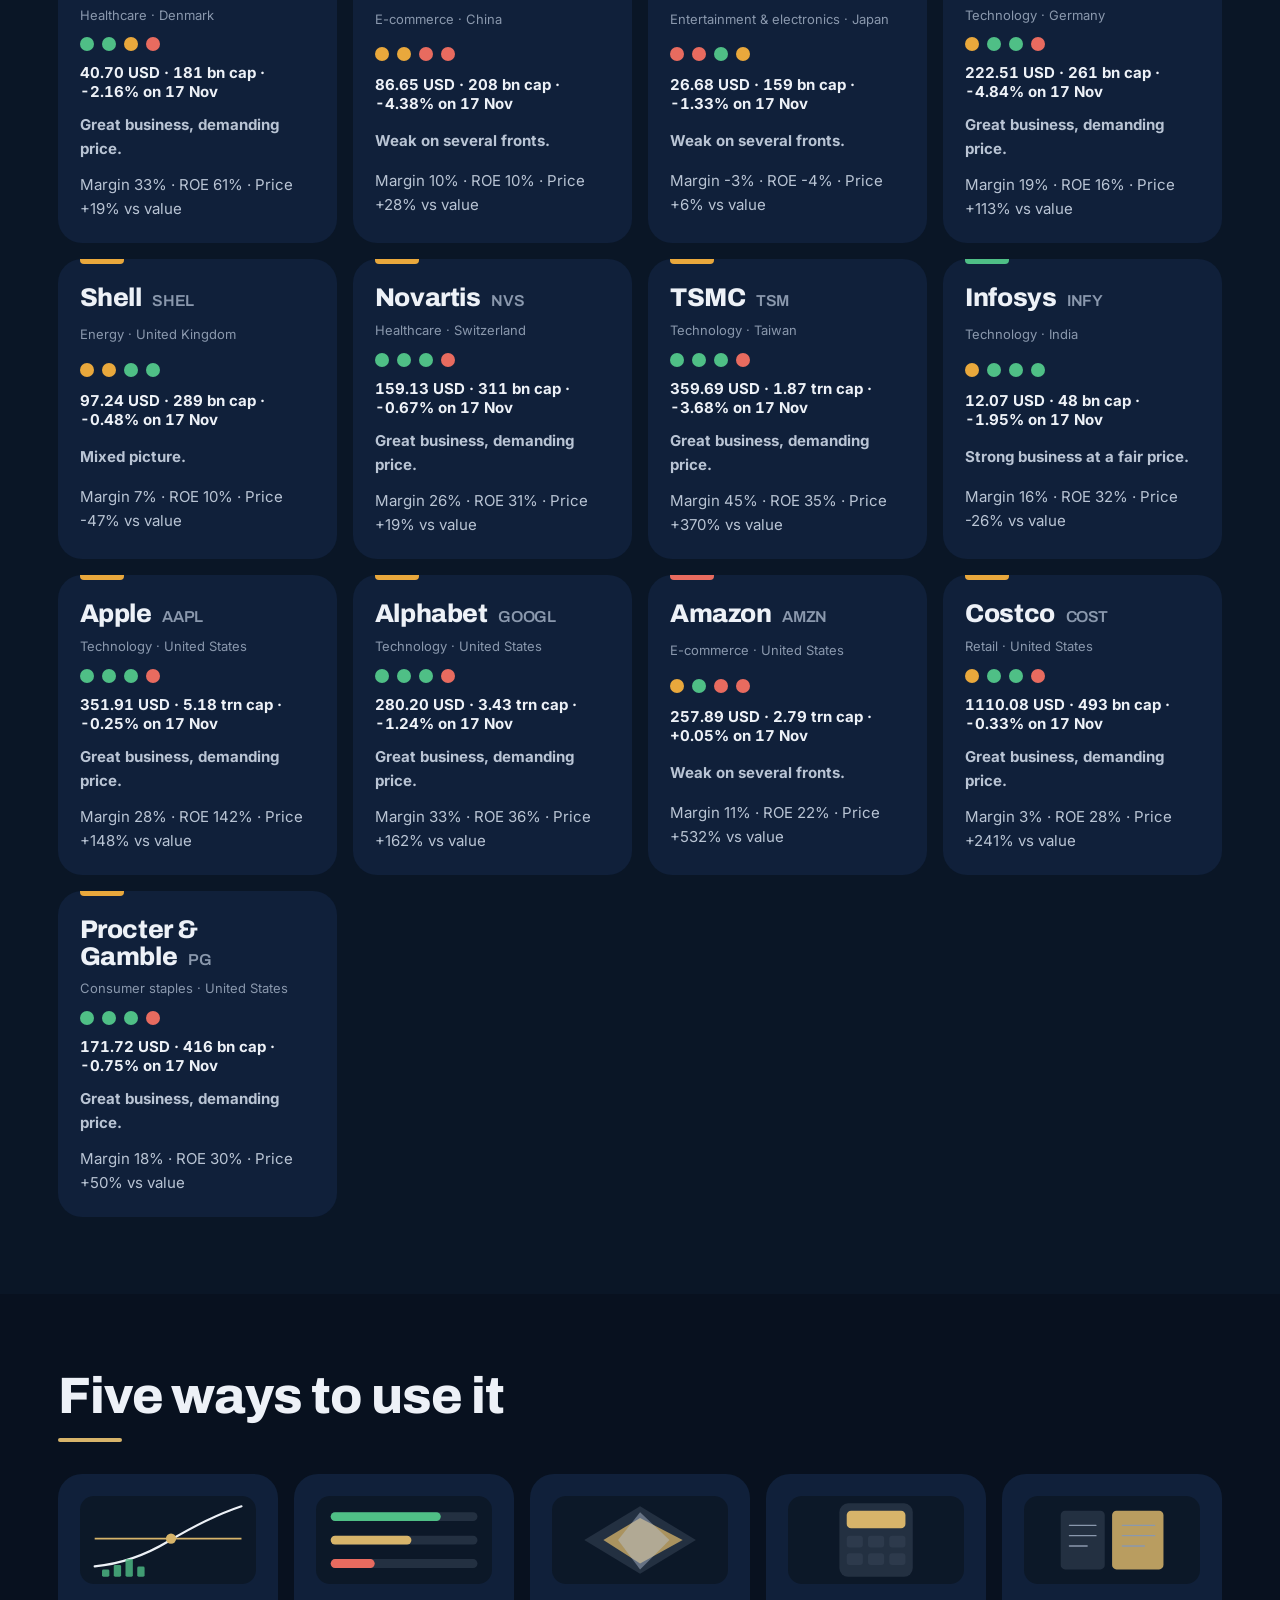
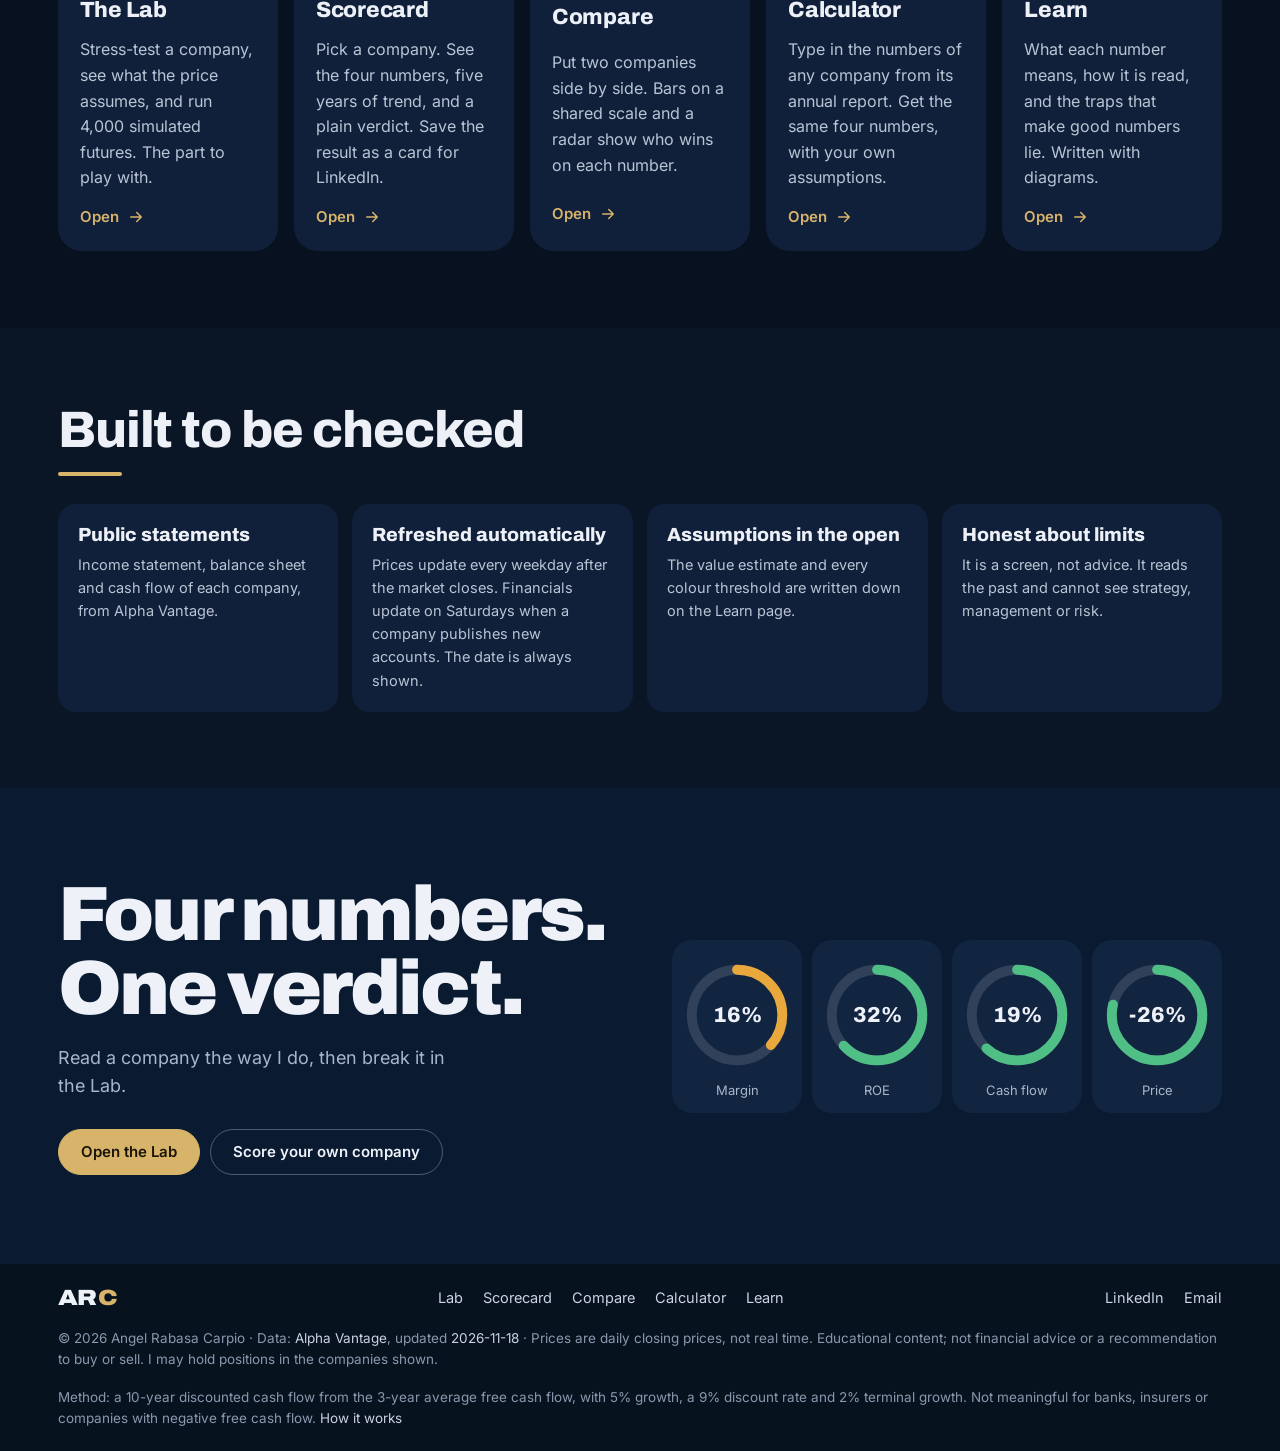
==== commit c7360713: "Revert "Replace skyline and tower with a 3D market globe hero and glass company panel" This reverts " ====
--- a/4-numeros.html
+++ b/4-numeros.html
@@ -13,10 +13,10 @@
 <style>@font-face{font-family:"Inter";font-style:normal;font-weight:100 900;font-display:swap;src:url(fonts/inter-latin-wght-normal.woff2) format("woff2")}@font-face{font-family:"Archivo";font-style:normal;font-weight:100 900;font-stretch:62% 125%;font-display:swap;src:url(fonts/archivo-latin-standard-normal.woff2) format("woff2")}</style>
 <script>addEventListener("click",function(e){var a=e.target.closest&&e.target.closest("a[href]");if(a)try{sessionStorage.setItem("n4vt",e.clientX+","+e.clientY)}catch(_){}},true);addEventListener("pagereveal",function(){try{var v=(sessionStorage.getItem("n4vt")||"").split(",");if(v.length===2){document.documentElement.style.setProperty("--vx",v[0]+"px");document.documentElement.style.setProperty("--vy",v[1]+"px")}}catch(_){}});</script>
 
-<meta name="description" content="Margins, return on equity, free cash flow and price against value. A free scorecard that refreshes every week.">
+<meta name="description" content="Margins, return on equity, free cash flow and price against value. A free scorecard with prices refreshed every weekday.">
 <meta property="og:url" content="https://angelrabasa.github.io/4-numeros.html">
 <meta property="og:title" content="4 Numbers · Company scorecard · Angel Rabasa Carpio">
-<meta property="og:description" content="Margins, return on equity, free cash flow and price against value. A free scorecard that refreshes every week.">
+<meta property="og:description" content="Margins, return on equity, free cash flow and price against value. A free scorecard with prices refreshed every weekday.">
 <meta property="og:image" content="https://angelrabasa.github.io/og/4-numeros.png">
 <title>4 Numbers · Company scorecard</title>
 <style>
@@ -655,6 +655,58 @@
 .pick,.try .dials,.tile,.bc,.panel,.chart,.outs{box-shadow:none!important}
 .n4h .hcopy .lede,.lede{max-width:60ch}
 
+/* journey: scroll-scrubbed tower */
+.jr{position:relative;height:620vh;background:#070d1c}
+.jr-pin{position:sticky;top:0;height:100vh;height:100svh;overflow:hidden;isolation:isolate}
+.jr-sky{position:absolute;inset:0;z-index:0;background:linear-gradient(180deg,#060b18 0%,#101c3a 34%,#2e2d4d 58%,#8a5a58 80%,#e3a468 100%)}
+:root[data-theme="light"] .jr-sky{background:linear-gradient(180deg,#b9d0ee 0%,#dbe5f2 45%,#f6dcc2 82%,#f3c48f 100%)}
+.jr-stage{position:absolute;inset:0;z-index:1}
+.jr-stage canvas{position:absolute;inset:0;width:100%;height:100%;display:block}
+.jr-top{position:absolute;z-index:2;top:clamp(84px,12vh,130px);left:0;right:0;pointer-events:none}
+.jr-top h2{font-weight:800;font-size:clamp(36px,4.6vw,68px);line-height:1;letter-spacing:-.025em;color:#f2f5fb;text-shadow:0 2px 24px rgba(5,10,24,.5)}
+.jr-top p{margin-top:16px;font-size:17px;color:rgba(238,242,248,.86)}.jr-top p b{color:#f6d78c}
+.jr-card{position:absolute;z-index:3;right:max(24px,calc((100vw - 1240px)/2 + 24px));top:50%;transform:translateY(-50%);width:min(380px,calc(100vw - 32px));padding:26px 26px 24px;border-radius:24px;color:#eef2f8;
+ background:linear-gradient(160deg,rgba(255,255,255,.14),rgba(255,255,255,.05));-webkit-backdrop-filter:blur(22px) saturate(1.4);backdrop-filter:blur(22px) saturate(1.4);box-shadow:inset 0 1px 0 rgba(255,255,255,.22),0 30px 60px -24px rgba(2,6,18,.7)}
+.jr-card h3,.jr-static h3{font-size:19px;font-weight:700;letter-spacing:-.005em;margin-top:2px}
+.jr-card p,.jr-static p{font-size:16px;line-height:1.55;color:rgba(238,242,248,.86)}
+.jr-l{font-size:14px;font-weight:600;color:#f6d78c;margin-bottom:6px}
+.jr-n{font-weight:800;font-size:clamp(52px,6vw,72px);line-height:1;letter-spacing:-.03em;margin:14px 0 4px;font-variant-numeric:tabular-nums;display:flex;align-items:baseline;gap:14px;flex-wrap:wrap;color:#fff}
+.jr-n span{display:inline-flex;align-items:center;gap:8px;font-size:15px;font-weight:600;letter-spacing:0;color:rgba(238,242,248,.9)}
+.jr-n i{width:10px;height:10px;border-radius:50%;background:#9fb0c8}.jr-n.g i{background:#4fbf86}.jr-n.a i{background:#e3a93c}.jr-n.r i{background:#e86b5f}
+.jr-t{font-weight:800;font-size:clamp(26px,2.6vw,34px)!important;line-height:1.1;letter-spacing:-.02em;color:#fff!important;margin:12px 0 10px}
+.jr-card p:not(.jr-l):not(.jr-n):not(.jr-t):not(.jr-b){margin-top:8px}
+.jr-b{margin-top:14px;font-size:14px!important;font-weight:600;color:#f6d78c!important}
+.jr-sc{position:relative;height:6px;border-radius:99px;background:rgba(255,255,255,.18);margin:18px 4px 18px}
+.jr-sc i{position:absolute;top:-4px;width:2px;height:14px;border-radius:2px;background:#e3a93c}.jr-sc i.g{background:#4fbf86}
+.jr-sc b{position:absolute;top:-6px;width:18px;height:18px;margin-left:-9px;border-radius:50%;background:#9fb0c8;border:3px solid #fff;box-shadow:0 4px 12px rgba(0,0,0,.4)}
+.jr-sc b.g{background:#4fbf86}.jr-sc b.a{background:#e3a93c}.jr-sc b.r{background:#e86b5f}
+.jr-foot{position:absolute;z-index:3;left:0;right:0;bottom:clamp(18px,4vh,36px);pointer-events:none}
+.jr-foot .wrap{display:flex;align-items:center;justify-content:space-between;gap:16px;font-size:14px;font-weight:600;color:rgba(238,242,248,.86)}
+.jr-dots{display:flex;gap:6px;pointer-events:auto}
+.jr-dots button{width:30px;height:30px;border:0;background:none;cursor:pointer;position:relative;border-radius:50%}
+.jr-dots button::after{content:"";position:absolute;left:50%;top:50%;width:8px;height:8px;margin:-4px;border-radius:50%;background:rgba(255,255,255,.38);transition:transform .2s var(--ease),background-color .2s ease}
+.jr-dots button[aria-current="true"]::after{background:#f6d78c;transform:scale(1.5)}
+.jr-dots button:active{transform:scale(.94)}
+@media(prefers-reduced-motion:no-preference){.jr-card.in{animation:jrin .28s cubic-bezier(.23,1,.32,1)}}
+@keyframes jrin{from{opacity:0;transform:translateY(calc(-50% + 10px));filter:blur(3px)}to{opacity:1;transform:translateY(-50%);filter:blur(0)}}
+@media(max-width:820px){.jr{height:560vh}.jr-card{top:auto;bottom:70px;right:16px;left:16px;width:auto;transform:none;padding:20px}.jr-hint{display:none}
+ @keyframes jrin{from{opacity:0;transform:translateY(10px);filter:blur(3px)}to{opacity:1;transform:none;filter:blur(0)}}
+ .jr-top{top:84px}.jr-top h2{font-size:34px}.jr-n{font-size:46px;margin-top:8px}.jr-sc{margin:12px 4px}.jr-card p{font-size:15px}.jr-foot{bottom:14px}}
+.jr.no3d{height:auto;padding:clamp(56px,9vw,120px) 0;background:var(--ground)}
+.jr.no3d .jr-pin{position:static;height:auto;overflow:visible}.jr.no3d .jr-sky,.jr.no3d .jr-stage,.jr.no3d .jr-card,.jr.no3d .jr-foot{display:none}
+.jr.no3d .jr-top{position:static}.jr.no3d .jr-top h2{color:var(--ink);text-shadow:none}.jr.no3d .jr-top p{color:var(--ink-2)}
+.jr-static{list-style:none;margin:32px auto 0;padding:0 max(16px,4vw);max-width:1240px;display:grid;grid-template-columns:repeat(auto-fit,minmax(260px,1fr));gap:16px}
+.jr-static li{padding:22px;border-radius:20px;background:var(--field-1)}.jr-static p{color:var(--ink-2)}.jr-static .jr-n,.jr-static .jr-t{color:var(--ink)!important}.jr-static .jr-n span{color:var(--ink-2)}
+
+.jr-top{transition:opacity .35s var(--ease)}.jr.deep .jr-top{opacity:0}
+.jr-card{background:linear-gradient(160deg,rgba(18,28,52,.62),rgba(10,18,36,.5))}
+.jr-static[hidden]{display:none}
+.jr-sky{background:linear-gradient(180deg,#070c1a 0%,#15244a 26%,#473a66 44%,#b8736a 57%,#eaa56f 64%,#f2b784 100%)}
+.jr-card .jr-n,.jr-static .jr-n{font-size:clamp(52px,6vw,72px);line-height:1;color:#fff}
+.jr-card .jr-t{font-size:clamp(26px,2.6vw,34px);line-height:1.1;color:#fff}
+.jr-card .jr-l{font-size:14px;color:#f6d78c}.jr-card .jr-b{font-size:14px;color:#f6d78c}
+@media(max-width:820px){.jr-card .jr-n{font-size:48px}#jlvl{display:none}.jr-foot .wrap{justify-content:center}}
+
 
 .mini{grid-column:1/-1;display:grid;gap:6px;margin-top:6px}
 .mini label{display:flex;flex-wrap:wrap;justify-content:space-between;align-items:center;gap:2px 10px;font-size:14px;color:var(--ink-2)}
@@ -712,6 +764,17 @@
     <div class="stage3d" id="sky" role="img" aria-label="Interactive 3D chart. Each company is a pair of towers: a brass tower for its estimated value and a coloured tower for the share price. Click a pair to open its scorecard. The same companies are listed below.">
       <p class="n3-leg"><b>Brass</b> is what a company is worth. The <b>coloured tower</b> is what you pay: green when cheaper, red when far dearer. <span class="n3-hint">Hover a pair, then click it.</span></p>
     </div>
+  </section>
+
+  <section class="jr" id="journey" aria-label="One company drawn as a tower, one floor for each of the four numbers">
+    <div class="jr-pin">
+      <div class="jr-sky" aria-hidden="true"></div>
+      <div class="jr-stage" id="jstage" role="img" aria-label="A 3D tower that opens in cutaway; each floor is one of the four numbers"></div>
+      <div class="jr-top gut"><div class="wrap"><h2>One company,<br>four floors.</h2><p id="jco"></p></div></div>
+      <div class="jr-card" id="jcard" aria-live="polite"></div>
+      <div class="jr-foot gut"><div class="wrap"><span id="jlvl"></span><span class="jr-dots" id="jdots"></span><span class="jr-hint">Scroll to explore</span></div></div>
+    </div>
+    <ol class="jr-static" id="jstatic" hidden></ol>
   </section>
 
   <section class="try gut" aria-label="Try the four numbers">
@@ -1099,6 +1162,34 @@
 document.getElementById('src').textContent=L.D.source;
 var nc=document.getElementById('ncos');if(nc)nc.textContent=C.length;
 L.load3d(function(S){var el=document.getElementById('sky');if(!S||!S.supported()){el.hidden=true;document.querySelector('.n4h').classList.add('no3d');return}S.skyline(el,C,{})||(el.hidden=true,document.querySelector('.n4h').classList.add('no3d'))});
+(function(){var KO=C.filter(function(c){return c.symbol==='KO'})[0]||C[0],jr=document.getElementById('journey');if(!KO||!jr)return;
+var ZW={g:['Strong','Cheap'],a:['Fair','Fair'],r:['Weak','Dear']};
+function f(m,x){return x==null?'n/a':(m.k==='pv'&&x>0?'+':'')+L.pct(x,m.k==='pv'?0:1)+'%'}
+var sc=L.score(KO),ve=L.verdict(KO),fl=L.M.map(function(m,i){var x=m.get(KO),mm=L.mm(m,KO),z=sc.z[i];return{m:m,x:x,mm:mm,z:z,n:(x-mm.min)/(mm.max-mm.min),t:[(mm.t[0]-mm.min)/(mm.max-mm.min),(mm.t[1]-mm.min)/(mm.max-mm.min)]}});
+document.getElementById('jco').innerHTML='<b>'+KO.name+'</b> '+KO.symbol+' · '+(KO.sector||'')+' · '+L.money(KO.price)+' '+(KO.currency||'USD');
+var steps=[
+ {k:'Coca-Cola, read as a tower',h:'Four numbers, four floors.',p:'Scroll and it opens up. The first three floors are how good the business is. The top floor is the price you would pay for it.',c:''},
+ {k:'Cutaway',h:'Every floor has two lines.',p:'Amber is where a number turns acceptable. Green is where it turns strong. The bar rising inside is today’s figure.',c:''}]
+.concat(fl.map(function(o,i){var pv=o.m.k==='pv',w=o.z?ZW[o.z][pv?1:0]:'n/a',th=o.mm.t;
+ return{lvl:i+1,k:o.m.lab,h:f(o.m,o.x),z:o.z,w:w,p:o.m.why,c:(pv?'Cheap below ':'Strong from ')+(pv?'':'')+f(o.m,pv?th[0]:th[1])+(pv?' vs value':' for '+(KO.sector||'this sector').toLowerCase()),sc:o}}))
+.concat([{k:'The verdict',h:ve.t,p:ve.p,c:'',v:1}]);
+var dots=document.getElementById('jdots'),card=document.getElementById('jcard'),lv=document.getElementById('jlvl'),st=document.getElementById('jstatic');
+function scale(o){var a=o.mm,r=a.max-a.min,pos=function(v){return Math.max(0,Math.min(100,(v-a.min)/r*100))};
+ return'<div class="jr-sc" aria-hidden="true"><i class="a" style="left:'+pos(a.t[0])+'%"></i><i class="g" style="left:'+pos(a.t[1])+'%"></i><b class="'+(o.z||'')+'" style="left:'+pos(o.x)+'%"></b></div>'}
+function cardHTML(s){return(s.lvl?'<p class="jr-l">Floor '+s.lvl+' of 4</p>':'')+'<h3>'+s.k+'</h3>'+(s.sc?'<p class="jr-n '+(s.z||'')+'">'+s.h+'<span><i></i>'+s.w+'</span></p>'+scale(s.sc):'<p class="jr-t">'+s.h+'</p>')+'<p>'+s.p+'</p>'+(s.c?'<p class="jr-b">'+s.c+'</p>':'')}
+st.innerHTML=steps.map(function(s){return'<li>'+cardHTML(s)+'</li>'}).join('');
+dots.innerHTML=steps.map(function(s,i){return'<button type="button" data-i="'+i+'" aria-label="Go to: '+s.k+'"></button>'}).join('');
+var cur=-1;function show(i){if(i===cur)return;cur=i;var s=steps[i];card.innerHTML=cardHTML(s);card.classList.remove('in');void card.offsetWidth;card.classList.add('in');jr.classList.toggle('deep',i>=2);
+ lv.textContent=s.lvl?'Floor '+s.lvl+' · '+s.k:s.k;[].forEach.call(dots.children,function(b,k){b.setAttribute('aria-current',k===i?'true':'false')})}
+show(0);
+function fallback(){jr.classList.add('no3d');st.hidden=false}
+L.load3d(function(S){if(!S||!S.supported())return fallback();
+ var J=S.journey(document.getElementById('jstage'),fl,{onStep:show});if(!J)return fallback();
+ var mids=[.07,.25,.4,.54,.68,.82,.95];
+ function prog(){var r=jr.getBoundingClientRect(),h=r.height-innerHeight;J.setProgress(h>0?-r.top/h:0)}
+ var tk=0;addEventListener('scroll',function(){if(!tk)tk=requestAnimationFrame(function(){tk=0;prog()})},{passive:true});addEventListener('resize',prog);prog();
+ dots.addEventListener('click',function(e){var b=e.target.closest('button');if(!b)return;var r=jr.getBoundingClientRect(),h=r.height-innerHeight;scrollTo({top:scrollY+r.top+h*mids[+b.dataset.i],behavior:'smooth'})})});
+})();
 var best=C.slice().sort(function(a,b){var A=L.score(a),B=L.score(b);return(B.g-B.r)-(A.g-A.r)})[0];
 var A=L.D.assumptions,st={dr:0,dp:0};
 function dials(){var sc=L.scen(best,{dr:st.dr,dm:0,dp:st.dp,g:A.growth,d:A.discount}),b0=L.scen(best,{dr:0,dm:0,dp:0,g:A.growth,d:A.discount});
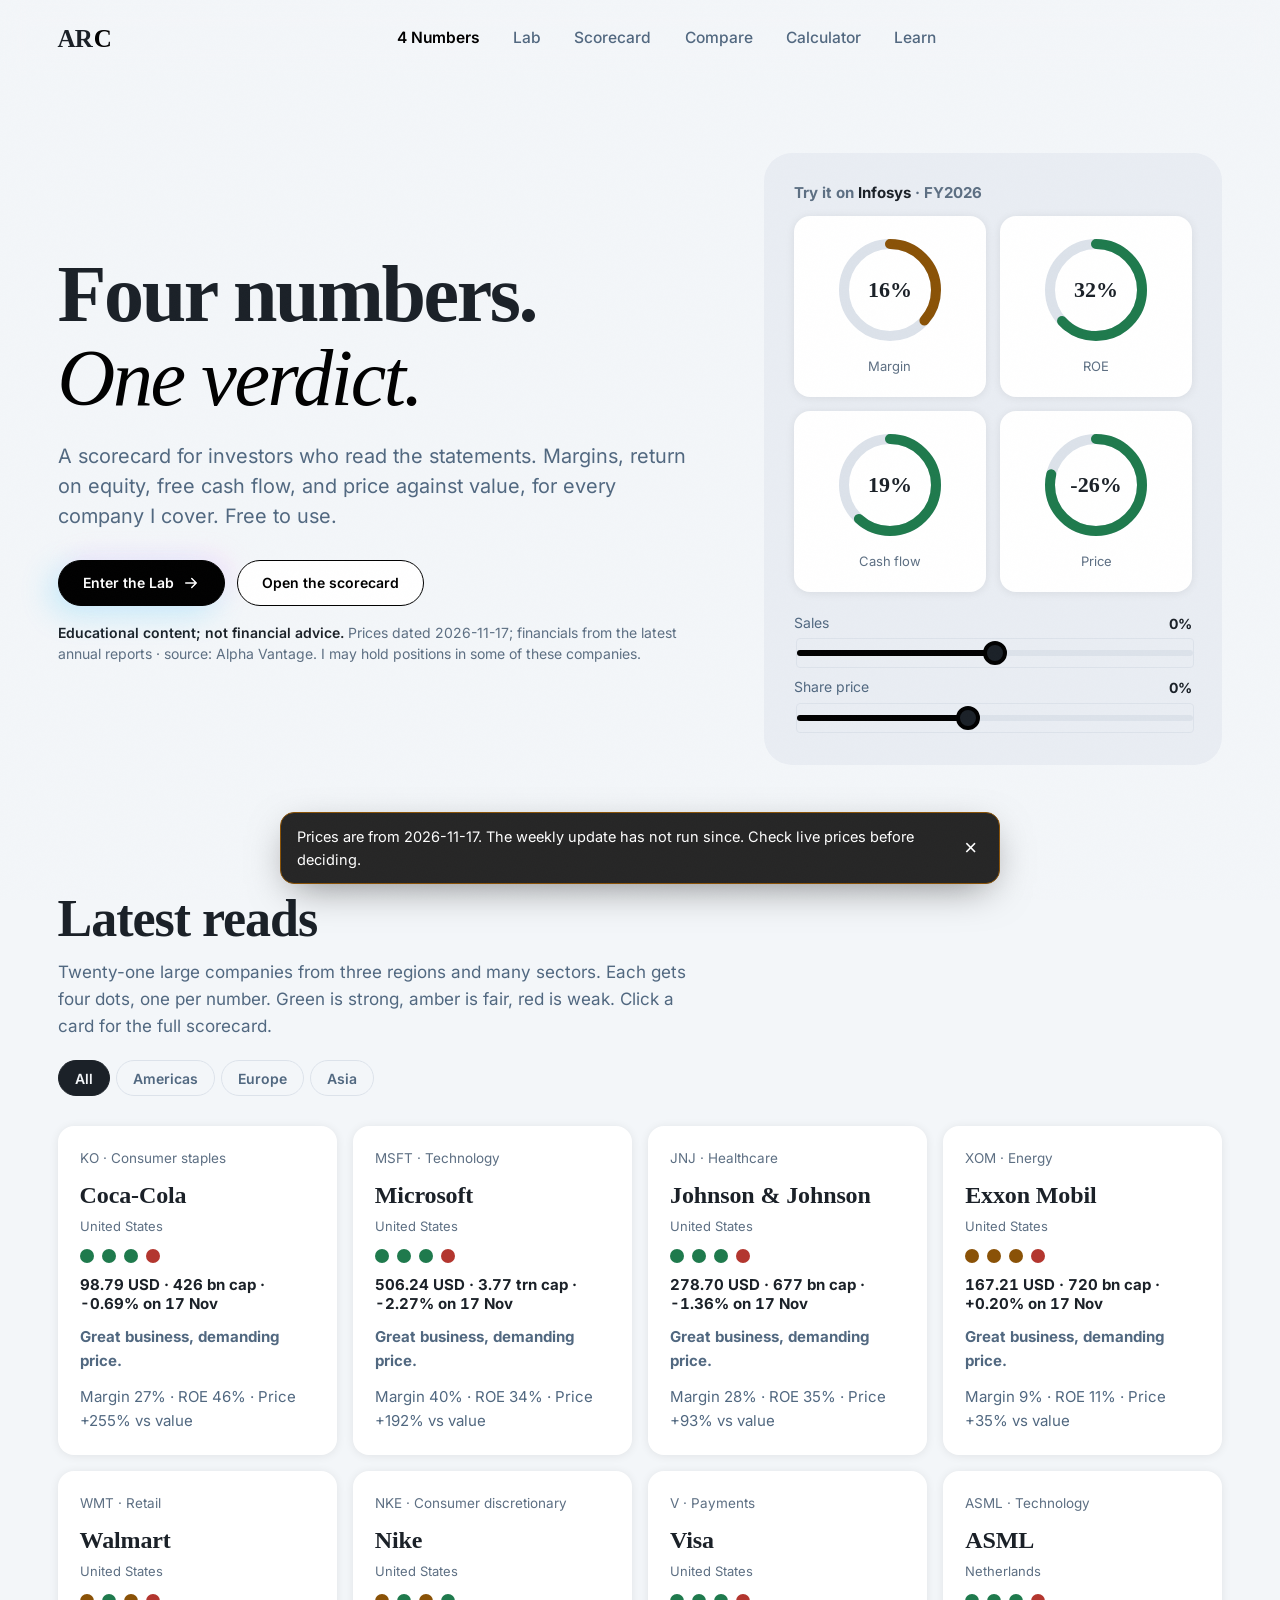
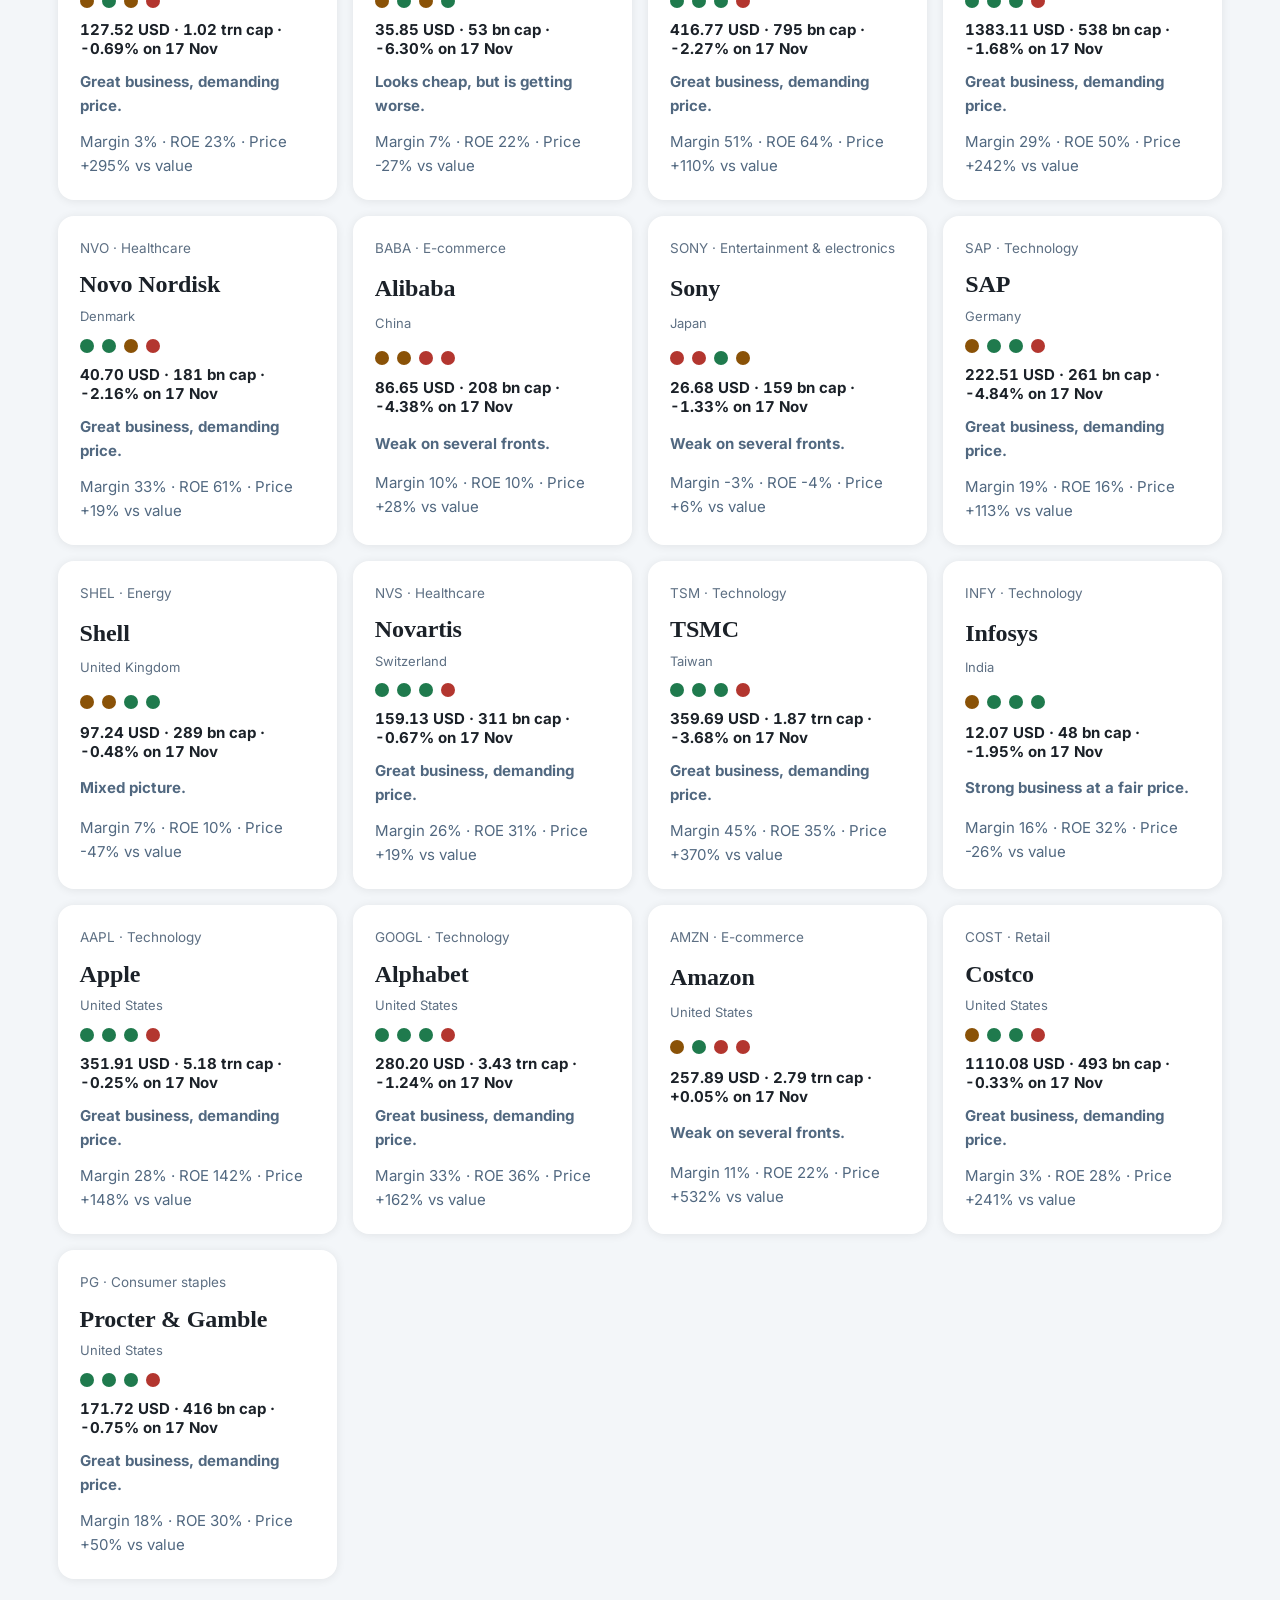
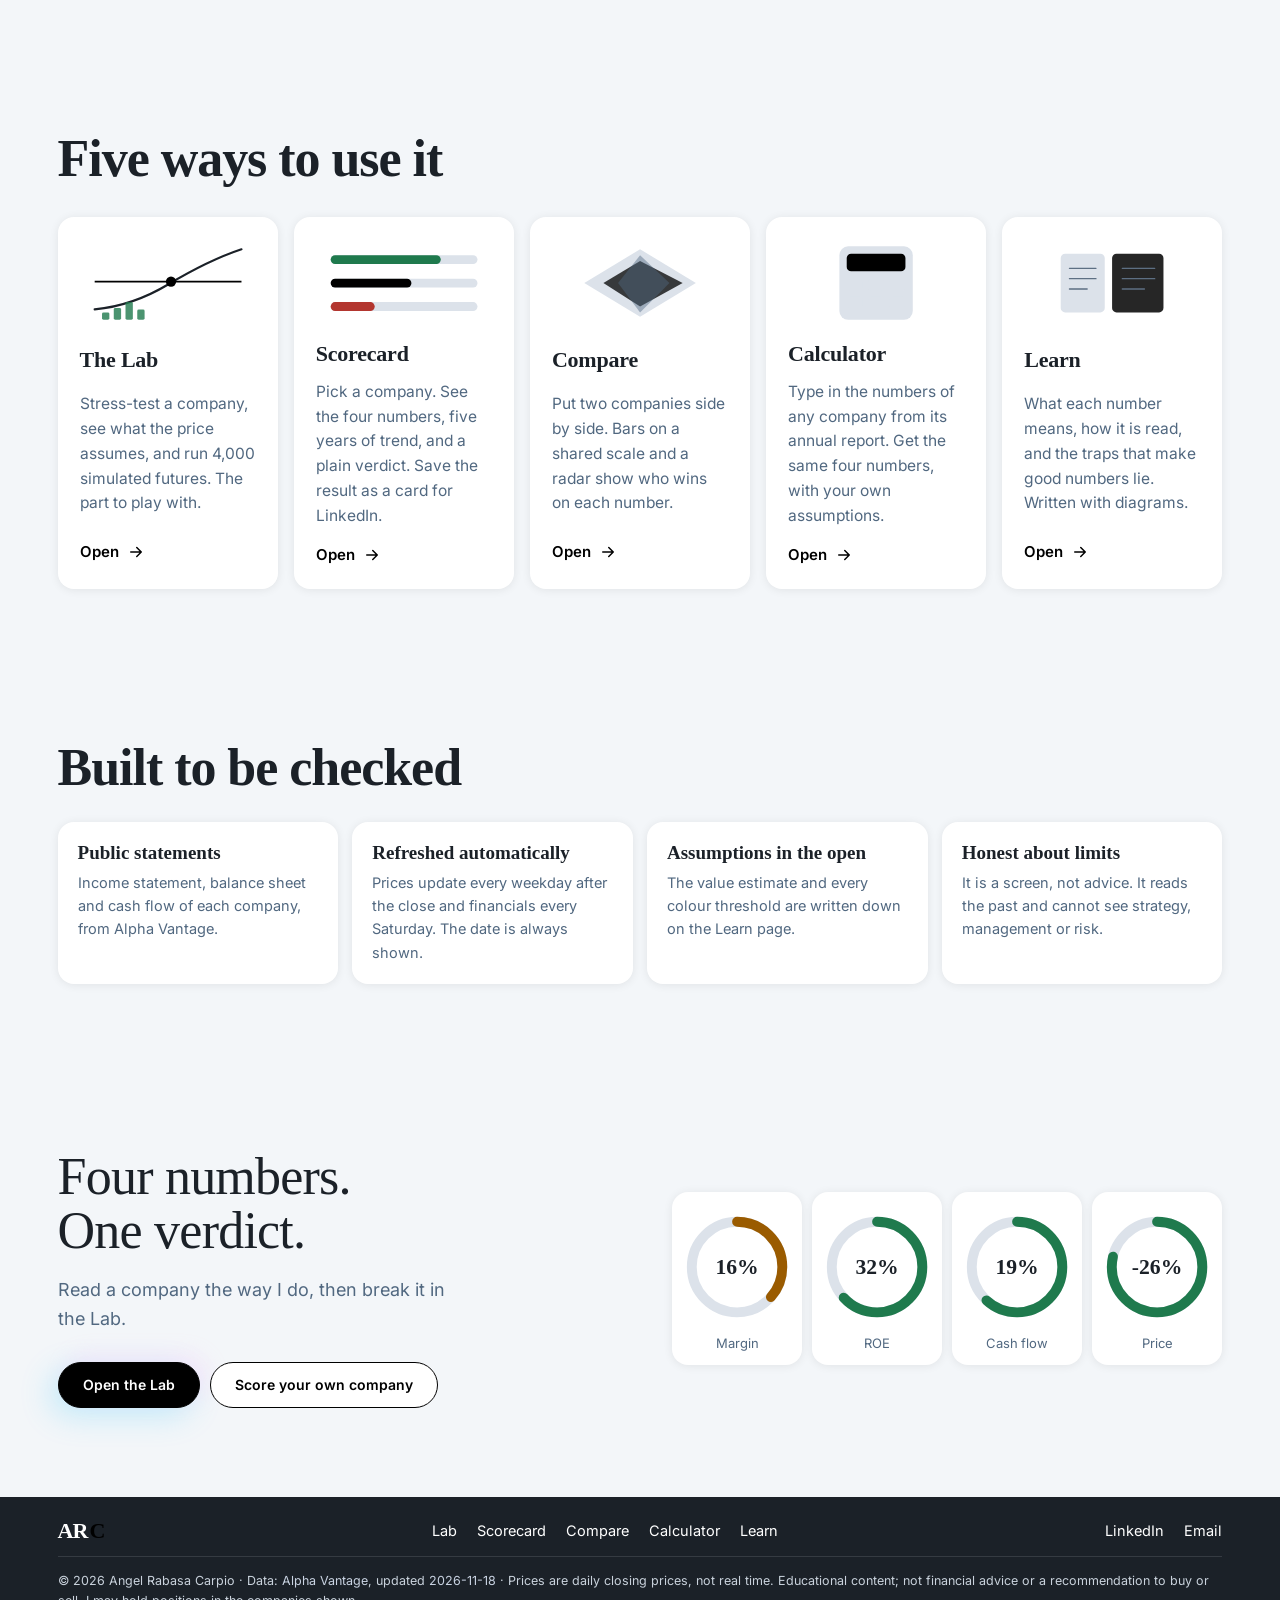
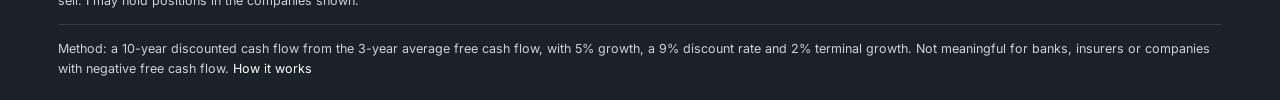
==== commit e21c544d: "Apply Public design system (marble, light serif, black pill buttons) across all pages Co-Authored-By" ====
--- a/4-numeros.html
+++ b/4-numeros.html
@@ -13,10 +13,10 @@
 <style>@font-face{font-family:"Inter";font-style:normal;font-weight:100 900;font-display:swap;src:url(fonts/inter-latin-wght-normal.woff2) format("woff2")}@font-face{font-family:"Archivo";font-style:normal;font-weight:100 900;font-stretch:62% 125%;font-display:swap;src:url(fonts/archivo-latin-standard-normal.woff2) format("woff2")}</style>
 <script>addEventListener("click",function(e){var a=e.target.closest&&e.target.closest("a[href]");if(a)try{sessionStorage.setItem("n4vt",e.clientX+","+e.clientY)}catch(_){}},true);addEventListener("pagereveal",function(){try{var v=(sessionStorage.getItem("n4vt")||"").split(",");if(v.length===2){document.documentElement.style.setProperty("--vx",v[0]+"px");document.documentElement.style.setProperty("--vy",v[1]+"px")}}catch(_){}});</script>
 
-<meta name="description" content="Margins, return on equity, free cash flow and price against value. A free scorecard with prices refreshed every weekday.">
+<meta name="description" content="Margins, return on equity, free cash flow and price against value. A free scorecard that refreshes every week.">
 <meta property="og:url" content="https://angelrabasa.github.io/4-numeros.html">
 <meta property="og:title" content="4 Numbers · Company scorecard · Angel Rabasa Carpio">
-<meta property="og:description" content="Margins, return on equity, free cash flow and price against value. A free scorecard with prices refreshed every weekday.">
+<meta property="og:description" content="Margins, return on equity, free cash flow and price against value. A free scorecard that refreshes every week.">
 <meta property="og:image" content="https://angelrabasa.github.io/og/4-numeros.png">
 <title>4 Numbers · Company scorecard</title>
 <style>
@@ -32,7 +32,7 @@
   --ease:cubic-bezier(.23,1,.32,1); --ease-io:cubic-bezier(.77,0,.175,1);
   color-scheme:dark;
 }
-@media (prefers-color-scheme:light) and (min-width:99999px){:root:not([data-theme="dark"]){
+@media (prefers-color-scheme:light){:root:not([data-theme="dark"]){
   --ground:#f6f7f9; --field-1:#eef1f5; --field-2:#e4e9f0; --field-3:#d8dfe9; --deep:#0b1f3a;
   --ink:#0c1a2e; --ink-2:#36465c; --ink-3:#56657a;
   --accent:#7d5a0f; --accent-ink:#ffffff; --accent-soft:rgba(125,90,15,.10);
@@ -65,7 +65,7 @@
 .vh{position:absolute;width:1px;height:1px;overflow:hidden;clip:rect(0 0 0 0);white-space:nowrap}
 
 /* buttons */
-.btn{display:inline-flex;align-items:center;gap:10px;height:48px;padding:0 22px;border-radius:999px;font:600 16px/1 var(--sans);border:1.5px solid transparent;cursor:pointer;transition:transform .16s var(--ease),background-color .2s ease,color .2s ease,border-color .2s ease}
+.btn{display:inline-flex;align-items:center;gap:10px;height:48px;padding:0 22px;border-radius:999px;font:600 15.5px/1 var(--sans);border:1.5px solid transparent;cursor:pointer;transition:transform .16s var(--ease),background-color .2s ease,color .2s ease,border-color .2s ease}
 .btn:active{transform:scale(.97)}
 .btn.fill{background:var(--accent);color:var(--accent-ink)}
 .btn.line{border-color:color-mix(in srgb,var(--ink) 22%,transparent);color:var(--ink)}
@@ -84,7 +84,7 @@
 .logo b{color:var(--accent);font-weight:900}
 @media (hover:hover) and (pointer:fine){.logo:hover{color:var(--accent)}}
 .nav{display:flex;gap:clamp(18px,2.6vw,40px)}
-.nav a{position:relative;font-size:16px;font-weight:500;color:var(--ink-2);transition:color .15s ease}
+.nav a{position:relative;font-size:15.5px;font-weight:500;color:var(--ink-2);transition:color .15s ease}
 .nav a::after{content:"";position:absolute;left:0;right:0;bottom:-7px;height:2px;border-radius:2px;background:var(--accent);transform:scaleX(0);transform-origin:left;transition:transform .3s var(--ease)}
 .nav a[aria-current="true"]{color:var(--ink)}.nav a[aria-current="true"]::after{transform:scaleX(1)}
 @media (hover:hover) and (pointer:fine){.nav a:hover{color:var(--ink)}}
@@ -96,7 +96,7 @@
 .tt:active svg{transform:rotate(-40deg)}
 .tt .moon{display:none}
 :root[data-theme="light"] .tt .sun{display:none}:root[data-theme="light"] .tt .moon{display:block}
-@media (prefers-color-scheme:light) and (min-width:99999px){:root:not([data-theme="dark"]) .tt .sun{display:none}:root:not([data-theme="dark"]) .tt .moon{display:block}}
+@media (prefers-color-scheme:light){:root:not([data-theme="dark"]) .tt .sun{display:none}:root:not([data-theme="dark"]) .tt .moon{display:block}}
 @media (max-width:860px){.nav{display:none}}
 @media (max-width:420px){.bar .btn.hide-s{display:none}}
 
@@ -148,7 +148,7 @@
 /* magazine cover: The Fortnight */
 .cover{--cv-ink:#eef2f8;--cv-mute:#a3b4ca;--cv-acc:#d7b46a;--cv-bg:#0b1a2e;position:relative;display:block;aspect-ratio:3/4;container-type:inline-size;overflow:hidden;border-radius:6px;background:var(--cv-bg);color:var(--cv-ink);transition:transform .35s var(--ease)}
 :root[data-theme="light"] .cover{--cv-bg:#0b1f3a}
-@media (prefers-color-scheme:light) and (min-width:99999px){:root:not([data-theme="dark"]) .cover{--cv-bg:#0b1f3a}}
+@media (prefers-color-scheme:light){:root:not([data-theme="dark"]) .cover{--cv-bg:#0b1f3a}}
 @media (hover:hover) and (pointer:fine){a.cover:hover{transform:translateY(-4px) rotate(-.4deg)}}
 a.cover:active{transform:scale(.985)}
 .cover>span,.cover>svg{position:absolute}
@@ -215,7 +215,7 @@
   --stagger:50ms;
   --grain:url("data:image/svg+xml,%3Csvg xmlns='http://www.w3.org/2000/svg' width='120' height='120'%3E%3Cfilter id='n'%3E%3CfeTurbulence type='fractalNoise' baseFrequency='.8' numOctaves='2' stitchTiles='stitch'/%3E%3C/filter%3E%3Crect width='100%25' height='100%25' filter='url(%23n)' opacity='.5'/%3E%3C/svg%3E");
 }
-@media (prefers-color-scheme:light) and (min-width:99999px){:root:not([data-theme="dark"]){--up:#17693f;--mid:#8a5207;--sh-1:0 1px 2px rgba(10,20,40,.08),0 4px 12px -4px rgba(10,20,40,.12);--sh-2:0 2px 4px rgba(10,20,40,.08),0 16px 32px -12px rgba(10,20,40,.2)}}
+@media (prefers-color-scheme:light){:root:not([data-theme="dark"]){--up:#17693f;--mid:#8a5207;--sh-1:0 1px 2px rgba(10,20,40,.08),0 4px 12px -4px rgba(10,20,40,.12);--sh-2:0 2px 4px rgba(10,20,40,.08),0 16px 32px -12px rgba(10,20,40,.2)}}
 :root[data-theme="light"]{--up:#17693f;--mid:#8a5207;--sh-1:0 1px 2px rgba(10,20,40,.08),0 4px 12px -4px rgba(10,20,40,.12);--sh-2:0 2px 4px rgba(10,20,40,.08),0 16px 32px -12px rgba(10,20,40,.2)}
 body::after{content:"";position:fixed;inset:0;pointer-events:none;background:var(--grain);opacity:.035;z-index:100}
 .skip{position:absolute;left:16px;top:-56px;z-index:200;background:var(--accent);color:var(--accent-ink);padding:12px 16px;border-radius:var(--r-s);font-weight:600;transition:top var(--dur-fast)}
@@ -294,11 +294,11 @@
 .gauge .a{background:var(--mid)}
 .gauge .g{background:color-mix(in srgb,var(--up) 70%,var(--field-2))}
 .pin{position:absolute;top:-4px;width:4px;height:20px;border-radius:2px;background:var(--ink);box-shadow:0 0 0 3px var(--field-2);transition:left .7s var(--ease)}
-.gscale{grid-column:1/-1;display:flex;justify-content:space-between;font-size:13px;color:var(--ink-3)}
+.gscale{grid-column:1/-1;display:flex;justify-content:space-between;font-size:12px;color:var(--ink-3)}
 .spark{width:128px;height:56px;justify-self:end}
 .spark path{fill:none;stroke:var(--accent);stroke-width:2.5;stroke-linecap:round;stroke-linejoin:round}
 .spark circle{fill:var(--accent)}
-.spark text{fill:var(--ink-3);font-size:13px;font-family:var(--sans)}
+.spark text{fill:var(--ink-3);font-size:10px;font-family:var(--sans)}
 
 /* revenue bars */
 .rev{margin-top:clamp(28px,4vw,56px);padding:clamp(20px,2.6vw,32px);border-radius:24px;background:var(--field-2)}
@@ -315,7 +315,7 @@
 /* table */
 .tw{margin-top:28px;overflow-x:auto;border-radius:20px;background:var(--field-2)}
 table.t{width:100%;border-collapse:collapse;min-width:640px}
-.t th,.t td{padding:16px 18px;text-align:right;font-size:16px;white-space:nowrap}
+.t th,.t td{padding:16px 18px;text-align:right;font-size:15.5px;white-space:nowrap}
 .t th:first-child,.t td:first-child{text-align:left}
 .t thead th{font:600 13.5px/1 var(--sans);color:var(--ink-3);border-bottom:1px solid var(--line)}
 .t th button{all:unset;cursor:pointer;display:inline-flex;gap:6px;align-items:center}
@@ -335,7 +335,7 @@
 .tile{display:grid;gap:14px;padding:22px;border-radius:24px;background:var(--field-2);transition:transform .25s var(--ease),background-color .2s}
 .tile svg.ill{width:100%;height:auto;border-radius:14px;background:var(--field-1)}
 .tile b{font:800 22px/1.15 var(--display);letter-spacing:-.01em}
-.tile p{font-size:16px;color:var(--ink-2)}
+.tile p{font-size:15.5px;color:var(--ink-2)}
 .tile .go{display:inline-flex;align-items:center;gap:8px;font-weight:600;font-size:15px;color:var(--accent)}
 @media (hover:hover) and (pointer:fine){.tile:hover{transform:translateY(-4px);background:var(--field-3)}}
 .ill .p{fill:var(--accent)}.ill .q{fill:var(--up)}.ill .s{fill:var(--down)}.ill .l{stroke:var(--ink-3);fill:none;stroke-width:2;stroke-linecap:round;stroke-linejoin:round}.ill .t1{fill:var(--ink-3);font:600 11px var(--sans)}.ill .k{fill:var(--line)}
@@ -345,7 +345,7 @@
 .pick{display:grid;gap:12px;padding:22px;border-radius:24px;background:var(--field-2);border-top:5px solid var(--ink-3);transition:transform .25s var(--ease)}
 .pick.g{border-color:var(--up)}.pick.a{border-color:var(--mid)}.pick.r{border-color:var(--down)}
 .pick h3{font:800 24px/1.1 var(--display)}
-.pick .sym{color:var(--ink-3);font-weight:600;font-size:.62em;margin-left:6px}
+.pick small{color:var(--ink-3);font-size:13.5px}
 .pick .dots{display:flex;gap:8px;align-items:center}
 .pick .dots i{width:14px;height:14px;border-radius:50%}
 .pick .dots i.g{background:var(--up)}.pick .dots i.a{background:var(--mid)}.pick .dots i.r{background:var(--down)}.pick .dots i.n{background:var(--line)}
@@ -410,7 +410,7 @@
 .lrow h3{font:800 clamp(26px,3vw,40px)/1.05 var(--display);letter-spacing:-.02em}
 .lrow .rule{margin-top:12px;font-weight:600;color:var(--accent)}
 .lrow p{margin-top:12px;font-size:17px;color:var(--ink-2);max-width:52ch}
-.lrow ul{margin-top:14px;display:grid;gap:8px;font-size:16px;color:var(--ink-2)}
+.lrow ul{margin-top:14px;display:grid;gap:8px;font-size:15.5px;color:var(--ink-2)}
 .lrow li{padding-left:20px;position:relative}
 .lrow li::before{content:"";position:absolute;left:0;top:.65em;width:8px;height:8px;border-radius:2px;background:var(--accent)}
 .il .p{fill:var(--accent)}.il .q{fill:var(--up)}.il .s{fill:var(--down)}.il .n{fill:var(--ink-3)}.il .o{fill:var(--field-3)}
@@ -455,7 +455,7 @@
 .slim .logo{color:var(--paper);font-size:22px}
 .slim nav{display:flex;flex-wrap:wrap;gap:6px 20px;font-size:14.5px}
 @media (hover:hover){.slim nav a:hover{color:var(--brass)}}
-.slim-fine{margin-top:18px;font-size:13.5px;line-height:1.55;color:var(--mute)}
+.slim-fine{margin-top:14px;padding-top:14px;border-top:1px solid rgba(238,242,248,.12);font-size:12.5px;line-height:1.55;color:var(--mute)}
 .slim-fine span{color:var(--slate)}
 
 .btn.line,.chip{background:transparent;color:var(--ink)}
@@ -470,7 +470,7 @@
 .star{appearance:none;background:transparent;border:0;cursor:pointer;font-size:19px;line-height:1;color:var(--ink-3);padding:6px 8px 6px 0;margin-left:-4px}
 .star[aria-pressed="true"]{color:var(--accent)}.star:hover{color:var(--accent)}
 .t td:first-child{display:flex;align-items:center;gap:6px}.nm2{display:grid}
-.t .num,.t th.num{text-align:right}.t td.num small{display:block;font-size:13px}.t td.num small.up{color:var(--up)}.t td.num small.dn{color:var(--down)}
+.t .num,.t th.num{text-align:right}.t td.num small{display:block;font-size:12px}.t td.num small.up{color:var(--up)}.t td.num small.dn{color:var(--down)}
 .btn[aria-pressed="true"]#wl{border-color:var(--accent);color:var(--accent)}
 .pick .since{display:block;margin-top:2px;font:600 13px var(--sans)}.pick .since.up{color:var(--up)}.pick .since.dn{color:var(--down)}
 .stale{position:fixed;left:max(16px,env(safe-area-inset-left,0px));right:max(16px,env(safe-area-inset-right,0px));bottom:max(16px,env(safe-area-inset-bottom,0px));z-index:90;display:flex;gap:14px;align-items:center;justify-content:space-between;max-width:720px;margin-inline:auto;padding:12px 16px;border-radius:14px;background:var(--deep,var(--navy));color:var(--paper);border:1px solid var(--mid);font-size:14.5px;box-shadow:0 12px 40px -12px rgba(0,0,0,.5)}
@@ -591,123 +591,6 @@
 @supports (transition-timing-function:linear(0,1)){:root{--spring:linear(0,.42 8%,.9 18%,1.08 28%,1.07 38%,.99 52%,1 70%,1)}}
 
 
-/* ===== 3D redesign: cinematic depth =====
-   One perspective language: the WebGL skyline and tower, tilting cards, and a perspective reveal.
-   Motion follows the house rules: ease-out only, under 300ms for feedback, no animation on keyboard actions. */
-body{font-size:16px}
-.n4h{position:relative;overflow:hidden;padding-top:clamp(40px,7vw,104px);padding-bottom:clamp(40px,6vw,88px);min-height:min(calc(100svh - 76px),880px);display:flex;align-items:center}
-.n4h .hub{display:block;width:100%;position:relative;z-index:2}
-.n4h .hcopy{max-width:min(100%,46%)}
-.n4h h1{font-size:clamp(44px,5.2vw,80px);max-width:none;text-wrap:balance}
-.n4h .lede{max-width:44ch}
-.n4h .fine{max-width:52ch}
-.stage3d{position:absolute;z-index:1;inset:0 0 0 36%;min-height:420px;-webkit-mask-image:linear-gradient(90deg,transparent,#000 22%);mask-image:linear-gradient(90deg,transparent,#000 22%)}
-.stage3d[hidden]{display:none}
-.n4h.no3d{min-height:0}.n4h.no3d .hcopy{max-width:none}
-.n3-leg{position:absolute;left:24%;right:6%;bottom:clamp(14px,3vw,34px);z-index:2;max-width:46ch;font-size:15px;line-height:1.5;color:var(--ink-2);pointer-events:none}
-.n3-leg b{color:var(--ink);font-weight:700}
-.n3-hint{display:block;margin-top:4px;color:var(--ink-3)}
-@media (hover:none){.n3-hint{display:none}}
-.n3-tip{position:absolute;left:0;top:0;z-index:4;pointer-events:none;opacity:0;transition:opacity .15s ease-out;display:grid;gap:2px;white-space:nowrap;padding:11px 15px;border-radius:14px;background:var(--field-2);color:var(--ink);box-shadow:var(--sh-2);font:500 14px/1.35 var(--sans)}
-.n3-tip b{font:800 15px var(--display)}.n3-tip span{font-variant-numeric:tabular-nums}.n3-tip i{font-style:normal;color:var(--ink-2)}
-@media (max-width:1000px){
- .n4h{display:block;min-height:0}
- .n4h .hcopy{max-width:none}
- .n4h h1{max-width:none}
- .stage3d{position:relative;inset:auto;margin:clamp(20px,5vw,36px) 0 0;height:clamp(340px,78vw,520px);min-height:0}
- .n3-leg{position:relative;left:auto;right:auto;bottom:auto;padding:10px 0 0;max-width:none}
- .stage3d canvas{height:clamp(300px,70vw,440px)!important}
-}
-.try{padding-top:clamp(8px,2vw,24px);padding-bottom:clamp(36px,5vw,72px)}
-.try .dials{perspective:1200px}
-@media (min-width:900px){.try .dials{grid-template-columns:repeat(4,minmax(0,1fr));gap:18px;padding:clamp(22px,2.6vw,36px)}.try .dials .mini{grid-template-columns:1fr 1fr;gap:12px 36px}}
-.try .dials,.dials{border-radius:28px;background:var(--field-2);box-shadow:var(--sh-2)}
-
-/* perspective reveal: sections tip up into place */
-@media (prefers-reduced-motion:no-preference){
- .mv{transform:perspective(1100px) rotateX(5deg) translateY(26px);transform-origin:50% 100%}
- .mv.in{transform:none}
-}
-
-/* tilt: set by n4motion (fine pointers only) */
-.t3{transform-style:preserve-3d;will-change:transform}
-.t3 > *{transform:translateZ(0)}
-@media (hover:hover) and (pointer:fine){
- .tile:hover,.pick:hover{transform:none}
-}
-.pick,.tile,.bc{box-shadow:var(--sh-1)}
-.pick{border-top-width:0;padding-top:26px;position:relative}
-.pick::before{content:"";position:absolute;left:22px;top:0;width:44px;height:5px;border-radius:0 0 4px 4px;background:var(--ink-3)}
-.pick.g::before{background:var(--up)}.pick.a::before{background:var(--mid)}.pick.r::before{background:var(--down)}
-.pick h3{font:800 clamp(24px,2vw,30px)/1.05 var(--display);letter-spacing:-.015em}
-
-/* Lab: the live tower */
-.outcol{display:grid;gap:16px;min-width:0}
-.stage3d.tw{-webkit-mask-image:none;mask-image:none;position:relative;inset:auto;height:clamp(240px,26vw,330px);min-height:0;border-radius:24px;background:var(--field-1);overflow:hidden}
-.stage3d.tw[hidden]{display:none}
-.tw .n3-leg{left:18px;right:18px;bottom:12px;font-size:13.5px;max-width:none}
-.tw .tw-k{position:absolute;top:14px;left:18px;right:18px;display:flex;justify-content:space-between;gap:12px;font:600 14px var(--sans);color:var(--ink-2);pointer-events:none;z-index:2}
-.tw .tw-k b{color:var(--ink);font-variant-numeric:tabular-nums}
-.btn:active,.chip:active,.seg:active{transition-duration:.1s}
-@media (prefers-reduced-motion:reduce){.stage3d canvas{transition:none}}
-
-/* inspector pass */
-.pick,.try .dials,.tile,.bc,.panel,.chart,.outs{box-shadow:none!important}
-.n4h .hcopy .lede,.lede{max-width:60ch}
-
-/* journey: scroll-scrubbed tower */
-.jr{position:relative;height:620vh;background:#070d1c}
-.jr-pin{position:sticky;top:0;height:100vh;height:100svh;overflow:hidden;isolation:isolate}
-.jr-sky{position:absolute;inset:0;z-index:0;background:linear-gradient(180deg,#060b18 0%,#101c3a 34%,#2e2d4d 58%,#8a5a58 80%,#e3a468 100%)}
-:root[data-theme="light"] .jr-sky{background:linear-gradient(180deg,#b9d0ee 0%,#dbe5f2 45%,#f6dcc2 82%,#f3c48f 100%)}
-.jr-stage{position:absolute;inset:0;z-index:1}
-.jr-stage canvas{position:absolute;inset:0;width:100%;height:100%;display:block}
-.jr-top{position:absolute;z-index:2;top:clamp(84px,12vh,130px);left:0;right:0;pointer-events:none}
-.jr-top h2{font-weight:800;font-size:clamp(36px,4.6vw,68px);line-height:1;letter-spacing:-.025em;color:#f2f5fb;text-shadow:0 2px 24px rgba(5,10,24,.5)}
-.jr-top p{margin-top:16px;font-size:17px;color:rgba(238,242,248,.86)}.jr-top p b{color:#f6d78c}
-.jr-card{position:absolute;z-index:3;right:max(24px,calc((100vw - 1240px)/2 + 24px));top:50%;transform:translateY(-50%);width:min(380px,calc(100vw - 32px));padding:26px 26px 24px;border-radius:24px;color:#eef2f8;
- background:linear-gradient(160deg,rgba(255,255,255,.14),rgba(255,255,255,.05));-webkit-backdrop-filter:blur(22px) saturate(1.4);backdrop-filter:blur(22px) saturate(1.4);box-shadow:inset 0 1px 0 rgba(255,255,255,.22),0 30px 60px -24px rgba(2,6,18,.7)}
-.jr-card h3,.jr-static h3{font-size:19px;font-weight:700;letter-spacing:-.005em;margin-top:2px}
-.jr-card p,.jr-static p{font-size:16px;line-height:1.55;color:rgba(238,242,248,.86)}
-.jr-l{font-size:14px;font-weight:600;color:#f6d78c;margin-bottom:6px}
-.jr-n{font-weight:800;font-size:clamp(52px,6vw,72px);line-height:1;letter-spacing:-.03em;margin:14px 0 4px;font-variant-numeric:tabular-nums;display:flex;align-items:baseline;gap:14px;flex-wrap:wrap;color:#fff}
-.jr-n span{display:inline-flex;align-items:center;gap:8px;font-size:15px;font-weight:600;letter-spacing:0;color:rgba(238,242,248,.9)}
-.jr-n i{width:10px;height:10px;border-radius:50%;background:#9fb0c8}.jr-n.g i{background:#4fbf86}.jr-n.a i{background:#e3a93c}.jr-n.r i{background:#e86b5f}
-.jr-t{font-weight:800;font-size:clamp(26px,2.6vw,34px)!important;line-height:1.1;letter-spacing:-.02em;color:#fff!important;margin:12px 0 10px}
-.jr-card p:not(.jr-l):not(.jr-n):not(.jr-t):not(.jr-b){margin-top:8px}
-.jr-b{margin-top:14px;font-size:14px!important;font-weight:600;color:#f6d78c!important}
-.jr-sc{position:relative;height:6px;border-radius:99px;background:rgba(255,255,255,.18);margin:18px 4px 18px}
-.jr-sc i{position:absolute;top:-4px;width:2px;height:14px;border-radius:2px;background:#e3a93c}.jr-sc i.g{background:#4fbf86}
-.jr-sc b{position:absolute;top:-6px;width:18px;height:18px;margin-left:-9px;border-radius:50%;background:#9fb0c8;border:3px solid #fff;box-shadow:0 4px 12px rgba(0,0,0,.4)}
-.jr-sc b.g{background:#4fbf86}.jr-sc b.a{background:#e3a93c}.jr-sc b.r{background:#e86b5f}
-.jr-foot{position:absolute;z-index:3;left:0;right:0;bottom:clamp(18px,4vh,36px);pointer-events:none}
-.jr-foot .wrap{display:flex;align-items:center;justify-content:space-between;gap:16px;font-size:14px;font-weight:600;color:rgba(238,242,248,.86)}
-.jr-dots{display:flex;gap:6px;pointer-events:auto}
-.jr-dots button{width:30px;height:30px;border:0;background:none;cursor:pointer;position:relative;border-radius:50%}
-.jr-dots button::after{content:"";position:absolute;left:50%;top:50%;width:8px;height:8px;margin:-4px;border-radius:50%;background:rgba(255,255,255,.38);transition:transform .2s var(--ease),background-color .2s ease}
-.jr-dots button[aria-current="true"]::after{background:#f6d78c;transform:scale(1.5)}
-.jr-dots button:active{transform:scale(.94)}
-@media(prefers-reduced-motion:no-preference){.jr-card.in{animation:jrin .28s cubic-bezier(.23,1,.32,1)}}
-@keyframes jrin{from{opacity:0;transform:translateY(calc(-50% + 10px));filter:blur(3px)}to{opacity:1;transform:translateY(-50%);filter:blur(0)}}
-@media(max-width:820px){.jr{height:560vh}.jr-card{top:auto;bottom:70px;right:16px;left:16px;width:auto;transform:none;padding:20px}.jr-hint{display:none}
- @keyframes jrin{from{opacity:0;transform:translateY(10px);filter:blur(3px)}to{opacity:1;transform:none;filter:blur(0)}}
- .jr-top{top:84px}.jr-top h2{font-size:34px}.jr-n{font-size:46px;margin-top:8px}.jr-sc{margin:12px 4px}.jr-card p{font-size:15px}.jr-foot{bottom:14px}}
-.jr.no3d{height:auto;padding:clamp(56px,9vw,120px) 0;background:var(--ground)}
-.jr.no3d .jr-pin{position:static;height:auto;overflow:visible}.jr.no3d .jr-sky,.jr.no3d .jr-stage,.jr.no3d .jr-card,.jr.no3d .jr-foot{display:none}
-.jr.no3d .jr-top{position:static}.jr.no3d .jr-top h2{color:var(--ink);text-shadow:none}.jr.no3d .jr-top p{color:var(--ink-2)}
-.jr-static{list-style:none;margin:32px auto 0;padding:0 max(16px,4vw);max-width:1240px;display:grid;grid-template-columns:repeat(auto-fit,minmax(260px,1fr));gap:16px}
-.jr-static li{padding:22px;border-radius:20px;background:var(--field-1)}.jr-static p{color:var(--ink-2)}.jr-static .jr-n,.jr-static .jr-t{color:var(--ink)!important}.jr-static .jr-n span{color:var(--ink-2)}
-
-.jr-top{transition:opacity .35s var(--ease)}.jr.deep .jr-top{opacity:0}
-.jr-card{background:linear-gradient(160deg,rgba(18,28,52,.62),rgba(10,18,36,.5))}
-.jr-static[hidden]{display:none}
-.jr-sky{background:linear-gradient(180deg,#070c1a 0%,#15244a 26%,#473a66 44%,#b8736a 57%,#eaa56f 64%,#f2b784 100%)}
-.jr-card .jr-n,.jr-static .jr-n{font-size:clamp(52px,6vw,72px);line-height:1;color:#fff}
-.jr-card .jr-t{font-size:clamp(26px,2.6vw,34px);line-height:1.1;color:#fff}
-.jr-card .jr-l{font-size:14px;color:#f6d78c}.jr-card .jr-b{font-size:14px;color:#f6d78c}
-@media(max-width:820px){.jr-card .jr-n{font-size:48px}#jlvl{display:none}.jr-foot .wrap{justify-content:center}}
-
-
 .mini{grid-column:1/-1;display:grid;gap:6px;margin-top:6px}
 .mini label{display:flex;flex-wrap:wrap;justify-content:space-between;align-items:center;gap:2px 10px;font-size:14px;color:var(--ink-2)}
 .mini output{font:700 14px var(--sans);color:var(--ink)}
@@ -722,6 +605,9 @@
 .pick .cty{margin:-4px 0 0;font-size:13px;color:var(--ink-3)}
 .pick .mk{font:700 15px var(--sans);color:var(--ink);font-variant-numeric:tabular-nums}
 </style>
+<script>document.documentElement.setAttribute("data-theme","light");try{localStorage.setItem("arc-theme","light")}catch(e){}</script>
+<link rel="preload" href="fonts/newsreader-latin-300-normal.woff2" as="font" type="font/woff2" crossorigin>
+<link rel="stylesheet" href="public.css">
 </head>
 <body>
 <a class="skip" href="#top">Skip to content</a>
@@ -751,7 +637,7 @@
 <main id="top">
   <section class="n4h gut">
     <div class="wrap hub">
-      <div class="hcopy">
+      <div>
         <h1>Four numbers. <span>One verdict.</span></h1>
         <p class="lede">A scorecard for investors who read the statements. Margins, return on equity, free cash flow, and price against value, for every company I cover. Free to use.</p>
         <div class="row">
@@ -760,25 +646,8 @@
         </div>
         <p class="fine"><b>Educational content; not financial advice.</b> <span id="stamp"></span> I may hold positions in some of these companies.</p>
       </div>
+      <div class="dials" id="dials" aria-live="polite"></div>
     </div>
-    <div class="stage3d" id="sky" role="img" aria-label="Interactive 3D chart. Each company is a pair of towers: a brass tower for its estimated value and a coloured tower for the share price. Click a pair to open its scorecard. The same companies are listed below.">
-      <p class="n3-leg"><b>Brass</b> is what a company is worth. The <b>coloured tower</b> is what you pay: green when cheaper, red when far dearer. <span class="n3-hint">Hover a pair, then click it.</span></p>
-    </div>
-  </section>
-
-  <section class="jr" id="journey" aria-label="One company drawn as a tower, one floor for each of the four numbers">
-    <div class="jr-pin">
-      <div class="jr-sky" aria-hidden="true"></div>
-      <div class="jr-stage" id="jstage" role="img" aria-label="A 3D tower that opens in cutaway; each floor is one of the four numbers"></div>
-      <div class="jr-top gut"><div class="wrap"><h2>One company,<br>four floors.</h2><p id="jco"></p></div></div>
-      <div class="jr-card" id="jcard" aria-live="polite"></div>
-      <div class="jr-foot gut"><div class="wrap"><span id="jlvl"></span><span class="jr-dots" id="jdots"></span><span class="jr-hint">Scroll to explore</span></div></div>
-    </div>
-    <ol class="jr-static" id="jstatic" hidden></ol>
-  </section>
-
-  <section class="try gut" aria-label="Try the four numbers">
-    <div class="wrap"><div class="dials" id="dials" aria-live="polite"></div></div>
   </section>
 
   <section class="sec2 gut" id="mylist" hidden>
@@ -792,7 +661,7 @@
   <section class="sec2 alt gut" id="reads">
     <div class="wrap">
       <h2>Latest reads</h2>
-      <p class="sub"><span id="ncos"></span> large companies from three regions and many sectors. Each gets four dots, one per number. Green is strong, amber is fair, red is weak. Click a card for the full scorecard.</p>
+      <p class="sub">Twenty-one large companies from three regions and many sectors. Each gets four dots, one per number. Green is strong, amber is fair, red is weak. Click a card for the full scorecard.</p>
       <div class="segs" id="area" role="group" aria-label="Filter by region"></div>
       <div class="picks" id="picks"></div>
     </div>
@@ -816,7 +685,7 @@
       <h2>Built to be checked</h2>
       <div class="trust">
         <div><b>Public statements</b><p>Income statement, balance sheet and cash flow of each company, from <span id="src">a market data provider</span>.</p></div>
-        <div><b>Refreshed automatically</b><p>Prices update every weekday after the market closes. Financials update on Saturdays when a company publishes new accounts. The date is always shown.</p></div>
+        <div><b>Refreshed automatically</b><p>Prices update every weekday after the close and financials every Saturday. The date is always shown.</p></div>
         <div><b>Assumptions in the open</b><p>The value estimate and every colour threshold are written down on the Learn page.</p></div>
         <div><b>Honest about limits</b><p>It is a screen, not advice. It reads the past and cannot see strategy, management or risk.</p></div>
       </div>
@@ -848,7 +717,7 @@
 (function(){
   var root=document.documentElement;
   try{var t=localStorage.getItem('arc-theme');if(t)root.setAttribute('data-theme',t);}catch(e){}
-  function isDark(){var t=root.getAttribute('data-theme');if(t)return t==='dark';return true;}
+  function isDark(){var t=root.getAttribute('data-theme');if(t)return t==='dark';return !matchMedia('(prefers-color-scheme: light)').matches;}
   var tt=document.getElementById('theme-toggle');
   if(tt)tt.addEventListener('click',function(){var n=isDark()?'light':'dark';root.setAttribute('data-theme',n);try{localStorage.setItem('arc-theme',n);}catch(e){}});
   var cm=document.getElementById('copy-mail');
@@ -979,30 +848,12 @@
  var h=document.querySelector('h1[data-split]');if(h)N.split(h)}
 if(document.readyState==='loading')document.addEventListener('DOMContentLoaded',init);else init();
 })();
-/* 3D tilt: cards lean toward the pointer on a spring, then settle. Fine pointers only; never on keyboard focus. */
-(function(){
- if(!matchMedia('(hover:hover) and (pointer:fine)').matches)return;
- var SEL='.pick,.tile,.bc,.try .dials,.trust>div',cur=null,st=null,raf=0;
- function run(){raf=0;if(!st)return;var k=.14,s=st;s.x+=(s.tx-s.x)*k;s.y+=(s.ty-s.y)*k;s.z+=(s.tz-s.z)*k;
-  s.el.style.transform='perspective(900px) rotateX('+(-s.y*6).toFixed(2)+'deg) rotateY('+(s.x*7).toFixed(2)+'deg) translateZ('+s.z.toFixed(1)+'px)';
-  if(Math.abs(s.tx-s.x)+Math.abs(s.ty-s.y)+Math.abs(s.tz-s.z)<.004&&!s.on){s.el.style.transform='';s.el.classList.remove('t3');if(st===s)st=null;return}
-  raf=requestAnimationFrame(run)}
- document.addEventListener('pointermove',function(e){
-  if(e.pointerType!=='mouse'||matchMedia('(prefers-reduced-motion:reduce)').matches)return;
-  var el=e.target.closest&&e.target.closest(SEL);
-  if(cur&&cur!==el){if(st&&st.el===cur){st.on=false;st.tx=st.ty=0;st.tz=0;if(!raf)raf=requestAnimationFrame(run)}cur=null}
-  if(!el)return;
-  if(el.matches('.try .dials')&&e.target.closest('input,button'))return;
-  if(cur!==el){cur=el;if(!st||st.el!==el)st={el:el,x:0,y:0,z:0,tx:0,ty:0,tz:0,on:true};st.on=true;el.classList.add('t3')}
-  var r=el.getBoundingClientRect();st.tx=((e.clientX-r.left)/r.width-.5)*2;st.ty=((e.clientY-r.top)/r.height-.5)*2;st.tz=el.matches('.try .dials')?0:10;
-  if(!raf)raf=requestAnimationFrame(run)},{passive:true});
- document.addEventListener('pointerleave',function(){if(st){st.on=false;st.tx=st.ty=st.tz=0;if(!raf)raf=requestAnimationFrame(run)}cur=null},true)})();
 
 /* 4 Numbers living background: drifting price lines, grid and soft glows on a fixed canvas.
    Reads the page palette, follows the theme, pauses when hidden, static under prefers-reduced-motion. */
 (function(){
 function start(){
-if(!document.body||document.getElementById('n4bg')||/nobg/.test(location.search)||document.documentElement.hasAttribute('data-n4-nobg'))return;
+if(!document.body||document.getElementById('n4bg')||/nobg/.test(location.search))return;
 var cv=document.createElement('canvas');cv.id='n4bg';cv.setAttribute('aria-hidden','true');document.body.insertBefore(cv,document.body.firstChild);
 var cx=cv.getContext('2d'),MQ=matchMedia('(prefers-reduced-motion:reduce)'),W=0,H=0,dpr=1,col={},mx=-999,my=-999,sy=0,t0=performance.now(),last=0,run=true;
 function rnd(seed){var a=seed;return function(){a=a+0x6D2B79F5|0;var t=Math.imul(a^a>>>15,1|a);t=t+Math.imul(t^t>>>7,61|t)^t;return((t^t>>>14)>>>0)/4294967296}}
@@ -1145,51 +996,15 @@
  return{name:c.name,symbol:c.symbol,sector:c.sector,currency:c.currency,price:price,price_date:c.price_date,value_per_share:val,price_vs_value:val?price/val-1:null,fcf_yield:fcf/(price*sh),
   history:[{year:h.year,revenue:rev,fcf:fcf,net:ni/rev,roe:eq?ni/eq:null,fcf_margin:fcf/rev}]}};
 document.addEventListener('DOMContentLoaded',function(){try{var pd=D.companies.map(function(c){return c.price_date}).sort().pop(),age=pd?(Date.now()-new Date(pd).getTime())/864e5:0;
- if(age>10&&!(function(){try{return sessionStorage.getItem('n4stale')}catch(e){return 1}})()){var b=document.createElement('div');b.className='stale';b.setAttribute('role','status');b.innerHTML='<span>Prices are from '+pd+'. The automatic update has not run since. Check live prices before deciding.</span><button type="button" aria-label="Close">\u00d7</button>';b.querySelector('button').onclick=function(){b.remove();try{sessionStorage.setItem('n4stale','1')}catch(e){}};document.body.appendChild(b)}}catch(e){}
+ if(age>10&&!(function(){try{return sessionStorage.getItem('n4stale')}catch(e){return 1}})()){var b=document.createElement('div');b.className='stale';b.setAttribute('role','status');b.innerHTML='<span>Prices are from '+pd+'. The weekly update has not run since. Check live prices before deciding.</span><button type="button" aria-label="Close">\u00d7</button>';b.querySelector('button').onclick=function(){b.remove();try{sessionStorage.setItem('n4stale','1')}catch(e){}};document.body.appendChild(b)}}catch(e){}
 var fdl=document.getElementById('fdials');if(fdl&&D.companies.length){var bs=D.companies.slice().sort(function(a,b){var A=L.score(a),B=L.score(b);return(B.g-B.r)-(A.g-A.r)})[0];fdl.innerHTML=L.M.map(function(m){return L.dial(m,m.get(bs),bs)}).join('')}var fd=document.getElementById('fdate');if(fd&&D.updated)fd.textContent=D.updated;var fs=document.getElementById('fsrc');if(fs&&D.source)fs.textContent=D.source;var p=location.pathname.split('/').pop().replace('.html','')||'4-numeros';[].forEach.call(document.querySelectorAll('.nav a[data-p],.subnav a[data-p]'),function(a){if(a.dataset.p===p)a.setAttribute('aria-current','page')});[].forEach.call(document.querySelectorAll('.nxg a[data-p]'),function(a){if(a.dataset.p===p)a.hidden=true})});
-L.load3d=function(cb){
- if(window.N4Scene)return cb(window.N4Scene);
- function go(){var s=document.createElement('script');s.src='n4-3d.js';s.async=true;s.onload=function(){cb(window.N4Scene)};s.onerror=function(){cb(null)};document.head.appendChild(s)}
- function idle(){(window.requestIdleCallback||function(f){setTimeout(f,200)})(go,{timeout:1200})}
- if(document.readyState==='complete')idle();else addEventListener('load',idle,{once:true})};
 })();
 
 </script>
 <script>
-document.documentElement.setAttribute('data-n4-nobg','1');
 (function(){var L=N4L,C=L.C;if(!C.length){document.getElementById('stamp').textContent='Data is being prepared.';return}
 document.getElementById('stamp').textContent=L.stamp();
 document.getElementById('src').textContent=L.D.source;
-var nc=document.getElementById('ncos');if(nc)nc.textContent=C.length;
-L.load3d(function(S){var el=document.getElementById('sky');if(!S||!S.supported()){el.hidden=true;document.querySelector('.n4h').classList.add('no3d');return}S.skyline(el,C,{})||(el.hidden=true,document.querySelector('.n4h').classList.add('no3d'))});
-(function(){var KO=C.filter(function(c){return c.symbol==='KO'})[0]||C[0],jr=document.getElementById('journey');if(!KO||!jr)return;
-var ZW={g:['Strong','Cheap'],a:['Fair','Fair'],r:['Weak','Dear']};
-function f(m,x){return x==null?'n/a':(m.k==='pv'&&x>0?'+':'')+L.pct(x,m.k==='pv'?0:1)+'%'}
-var sc=L.score(KO),ve=L.verdict(KO),fl=L.M.map(function(m,i){var x=m.get(KO),mm=L.mm(m,KO),z=sc.z[i];return{m:m,x:x,mm:mm,z:z,n:(x-mm.min)/(mm.max-mm.min),t:[(mm.t[0]-mm.min)/(mm.max-mm.min),(mm.t[1]-mm.min)/(mm.max-mm.min)]}});
-document.getElementById('jco').innerHTML='<b>'+KO.name+'</b> '+KO.symbol+' · '+(KO.sector||'')+' · '+L.money(KO.price)+' '+(KO.currency||'USD');
-var steps=[
- {k:'Coca-Cola, read as a tower',h:'Four numbers, four floors.',p:'Scroll and it opens up. The first three floors are how good the business is. The top floor is the price you would pay for it.',c:''},
- {k:'Cutaway',h:'Every floor has two lines.',p:'Amber is where a number turns acceptable. Green is where it turns strong. The bar rising inside is today’s figure.',c:''}]
-.concat(fl.map(function(o,i){var pv=o.m.k==='pv',w=o.z?ZW[o.z][pv?1:0]:'n/a',th=o.mm.t;
- return{lvl:i+1,k:o.m.lab,h:f(o.m,o.x),z:o.z,w:w,p:o.m.why,c:(pv?'Cheap below ':'Strong from ')+(pv?'':'')+f(o.m,pv?th[0]:th[1])+(pv?' vs value':' for '+(KO.sector||'this sector').toLowerCase()),sc:o}}))
-.concat([{k:'The verdict',h:ve.t,p:ve.p,c:'',v:1}]);
-var dots=document.getElementById('jdots'),card=document.getElementById('jcard'),lv=document.getElementById('jlvl'),st=document.getElementById('jstatic');
-function scale(o){var a=o.mm,r=a.max-a.min,pos=function(v){return Math.max(0,Math.min(100,(v-a.min)/r*100))};
- return'<div class="jr-sc" aria-hidden="true"><i class="a" style="left:'+pos(a.t[0])+'%"></i><i class="g" style="left:'+pos(a.t[1])+'%"></i><b class="'+(o.z||'')+'" style="left:'+pos(o.x)+'%"></b></div>'}
-function cardHTML(s){return(s.lvl?'<p class="jr-l">Floor '+s.lvl+' of 4</p>':'')+'<h3>'+s.k+'</h3>'+(s.sc?'<p class="jr-n '+(s.z||'')+'">'+s.h+'<span><i></i>'+s.w+'</span></p>'+scale(s.sc):'<p class="jr-t">'+s.h+'</p>')+'<p>'+s.p+'</p>'+(s.c?'<p class="jr-b">'+s.c+'</p>':'')}
-st.innerHTML=steps.map(function(s){return'<li>'+cardHTML(s)+'</li>'}).join('');
-dots.innerHTML=steps.map(function(s,i){return'<button type="button" data-i="'+i+'" aria-label="Go to: '+s.k+'"></button>'}).join('');
-var cur=-1;function show(i){if(i===cur)return;cur=i;var s=steps[i];card.innerHTML=cardHTML(s);card.classList.remove('in');void card.offsetWidth;card.classList.add('in');jr.classList.toggle('deep',i>=2);
- lv.textContent=s.lvl?'Floor '+s.lvl+' · '+s.k:s.k;[].forEach.call(dots.children,function(b,k){b.setAttribute('aria-current',k===i?'true':'false')})}
-show(0);
-function fallback(){jr.classList.add('no3d');st.hidden=false}
-L.load3d(function(S){if(!S||!S.supported())return fallback();
- var J=S.journey(document.getElementById('jstage'),fl,{onStep:show});if(!J)return fallback();
- var mids=[.07,.25,.4,.54,.68,.82,.95];
- function prog(){var r=jr.getBoundingClientRect(),h=r.height-innerHeight;J.setProgress(h>0?-r.top/h:0)}
- var tk=0;addEventListener('scroll',function(){if(!tk)tk=requestAnimationFrame(function(){tk=0;prog()})},{passive:true});addEventListener('resize',prog);prog();
- dots.addEventListener('click',function(e){var b=e.target.closest('button');if(!b)return;var r=jr.getBoundingClientRect(),h=r.height-innerHeight;scrollTo({top:scrollY+r.top+h*mids[+b.dataset.i],behavior:'smooth'})})});
-})();
 var best=C.slice().sort(function(a,b){var A=L.score(a),B=L.score(b);return(B.g-B.r)-(A.g-A.r)})[0];
 var A=L.D.assumptions,st={dr:0,dp:0};
 function dials(){var sc=L.scen(best,{dr:st.dr,dm:0,dp:st.dp,g:A.growth,d:A.discount}),b0=L.scen(best,{dr:0,dm:0,dp:0,g:A.growth,d:A.discount});
@@ -1199,7 +1014,7 @@
  ['hs','hp'].forEach(function(id){var el=document.getElementById(id);el.style.setProperty('--p',((el.value-el.min)/(el.max-el.min)*100)+'%');el.addEventListener('input',function(){st[id==='hs'?'dr':'dp']=this.value/100;var pos=this.selectionStart;dials();document.getElementById(id).focus()})})}
 dials();
 function pick(c){var s=L.score(c),v=L.verdict(c);
- return'<a class="pick '+s.cls+'" data-area="'+L.area(c)+'" href="4n-scorecard.html#'+c.symbol+'"><h3>'+c.name+(c.name===c.symbol?'':' <span class="sym">'+c.symbol+'</span>')+'</h3><p class="cty">'+(c.sector||'')+' \u00b7 '+(c.region||'')+'</p><div class="dots" aria-hidden="true">'+s.z.map(function(z){return'<i class="'+(z||'n')+'"></i>'}).join('')+'</div><p class="mk">'+L.money(c.price)+' '+c.currency+' \u00b7 '+(c.market_cap_b==null?'':L.cap(c.market_cap_b)+' cap')+(c.change_pct==null?'':' \u00b7 '+(c.change_pct>=0?'+':'')+c.change_pct.toFixed(2)+'% on '+L.sd(c.price_date))+'</p><p><b>'+v.t+'.</b></p><p>Margin '+L.pct(L.M[0].get(c),0)+'% \u00b7 ROE '+L.pct(L.M[1].get(c),0)+'% \u00b7 Price '+(L.M[3].get(c)>0?'+':'')+L.pct(L.M[3].get(c),0)+'% vs value</p>'+L.sinceHTML(c)+'</a>'}
+ return'<a class="pick '+s.cls+'" data-area="'+L.area(c)+'" href="4n-scorecard.html#'+c.symbol+'"><small>'+c.symbol+' \u00b7 '+(c.sector||'')+'</small><h3>'+c.name+'</h3><p class="cty">'+(c.region||'')+'</p><div class="dots" aria-hidden="true">'+s.z.map(function(z){return'<i class="'+(z||'n')+'"></i>'}).join('')+'</div><p class="mk">'+L.money(c.price)+' '+c.currency+' \u00b7 '+(c.market_cap_b==null?'':L.cap(c.market_cap_b)+' cap')+(c.change_pct==null?'':' \u00b7 '+(c.change_pct>=0?'+':'')+c.change_pct.toFixed(2)+'% on '+L.sd(c.price_date))+'</p><p><b>'+v.t+'.</b></p><p>Margin '+L.pct(L.M[0].get(c),0)+'% \u00b7 ROE '+L.pct(L.M[1].get(c),0)+'% \u00b7 Price '+(L.M[3].get(c)>0?'+':'')+L.pct(L.M[3].get(c),0)+'% vs value</p>'+L.sinceHTML(c)+'</a>'}
 document.getElementById('picks').innerHTML=C.map(pick).join('');
 var wl=C.filter(function(c){return L.watch.has(c.symbol)});if(wl.length){var ml=document.getElementById('mylist');ml.hidden=false;document.getElementById('mypicks').innerHTML=wl.map(pick).join('')}
 L.areaBar(document.getElementById('area'),document.getElementById('picks'));
--- a/public.css
+++ b/public.css
@@ -0,0 +1,76 @@
+/* Public-inspired design layer: marble canvas, light serif display, Inter, one violet link colour, pill buttons. */
+@font-face{font-family:"Newsreader";font-style:normal;font-weight:300;font-display:swap;src:url(fonts/newsreader-latin-300-normal.woff2) format("woff2")}
+@font-face{font-family:"Newsreader";font-style:italic;font-weight:300;font-display:swap;src:url(fonts/newsreader-latin-300-italic.woff2) format("woff2")}
+html:root,html:root[data-theme]{
+  --ground:#f3f6f9; --field-1:#ffffff; --field-2:#e9edf3; --field-3:#dce2ea; --deep:#262626;
+  --ink:#1b2128; --ink-2:#516880; --ink-3:#5d6f83;
+  --accent:#000000; --accent-ink:#ffffff; --accent-soft:rgba(0,0,0,.05);
+  --line:#dce2ea; --paper:#ffffff;
+  --up:#1f7a4d; --down:#b3362f; --link:#0027b3;
+  --display:"Newsreader","Iowan Old Style",Georgia,serif;
+  --sans:"Inter",system-ui,-apple-system,"Segoe UI",sans-serif;
+  --shadow-md:0 1px 10px rgba(0,0,0,.08); --shadow-lg:0 24px 24px rgba(0,0,0,.06);
+  --glow:8px -8px 20px rgba(255,196,250,.25),-8px 8px 30px rgba(56,205,255,.25);
+  color-scheme:light;
+}
+body{font:400 16px/1.6 var(--sans);color:var(--ink);background:var(--ground)}
+#theme-toggle,.theme-toggle{display:none!important}
+canvas.n4bg,#n4bg,.n4bg{display:none!important}
+
+/* type: light serif for display, Inter for everything else */
+h1,h2{font-family:var(--display);font-weight:300;letter-spacing:-.015em;line-height:1.08;color:var(--ink)}
+h1{font-size:clamp(46px,6.4vw,80px);line-height:1.04}
+h2{font-size:clamp(34px,4.2vw,52px)}
+h3,h4{font-family:var(--sans);font-weight:500;letter-spacing:-.005em;color:var(--ink)}
+h1 em,h2 em,h1>span:not(.w),h2>span:not(.w),.hl{color:var(--ink-2);font-style:italic;font-weight:300}
+.lede,.sub{color:var(--ink-2)}
+p{color:var(--ink-2)}
+main p a,.fine a,footer a,.prose a,article a{color:var(--link);text-decoration:underline;text-underline-offset:3px}
+main p a:hover,.fine a:hover,footer a:hover{text-decoration-thickness:2px}
+
+/* buttons: black pill, ghost outline, one iridescent glow on the primary */
+.btn{border-radius:100px;font:600 14px/1 var(--sans);height:46px;padding:0 24px;transition:transform .16s var(--ease),box-shadow .2s ease,background-color .2s ease}
+.btn.fill{background:#000;color:#fff;border-color:#000;box-shadow:var(--glow)}
+.btn.line,.btn.ghost{background:#fff;color:#000;border:1.5px solid #000;box-shadow:none}
+.btn:active{transform:scale(.97)}
+@media(hover:hover) and (pointer:fine){.btn.fill:hover{background:#1b2128}.btn.line:hover,.btn.ghost:hover{background:#f3f6f9}}
+
+/* surfaces: flat white cards, 16px radius, soft shadow, no gradients */
+.card,.pick,.tile,.bc,.panel,.dial,.chart,.try .dials,.trust>div,.outs,.stat,.box{background:#fff;border:0;border-radius:16px;box-shadow:var(--shadow-md);backdrop-filter:none}
+[class*="glass"]{background:#fff;backdrop-filter:none}
+section,header,footer,main{background-image:none}
+.n4h{background:var(--ground)}
+header.top,.site-header,header{background:transparent;border-bottom:0;backdrop-filter:none}
+nav a{color:var(--ink);font-weight:400}
+nav a[aria-current="page"],nav a.on{color:#000;font-weight:600}
+input,select,textarea{border-radius:4px;border:1px solid var(--field-3);background:#fff;color:var(--ink)}
+table{border-collapse:collapse}th,td{border-color:var(--field-2)}
+.tag,.chip{border-radius:4px}
+footer{background:var(--ground);color:var(--ink-2)}
+::selection{background:#000;color:#fff}
+:focus-visible{outline:2px solid var(--link)}
+h2::after,h2::before{display:none!important}
+.sec2.alt,.alt{background:transparent!important}
+header.bar{background:rgba(243,246,249,.92)}
+.close{background:#262626!important;color:#fff}
+.close h2,.close h3{color:#fff}.close p{color:#c9d2dc}
+.close .btn.fill{background:#fff;color:#000;border-color:#fff;box-shadow:none}
+.close .btn.line{background:transparent;color:#fff;border-color:#fff}
+footer.slim{background:#1b2128!important}
+footer.slim,footer.slim p{color:#c9d2dc}footer.slim a{color:#fff;text-decoration:none}
+.rev .b{fill:var(--ink-2)!important}
+.close{background:var(--ground)!important;color:var(--ink);--field-1:#fff;--field-2:#fff;--line:#dce2ea;--ink:#1b2128;--ink-3:#516880;--up:#1f7a4d;--down:#b3362f;--accent:#000;--mid:#9a5b00}
+.close h2{color:var(--ink);font:300 clamp(40px,6vw,76px)/1.04 var(--display);letter-spacing:-.015em}
+.close p{color:var(--ink-2)}
+.close-r .dial{background:#fff!important;box-shadow:var(--shadow-md);border-radius:16px}
+.close-r .dial small{color:var(--ink-2)}
+.close .btn.fill{background:#000!important;color:#fff!important;border-color:#000!important;box-shadow:var(--glow)!important}
+.close .btn.line,.close .btn.ghost{background:#fff!important;color:#000!important;border:1.5px solid #000!important}
+.n4f-btn,.btn.fill,.btn.line{border-radius:100px!important;font:600 14px/1 var(--sans)!important;height:46px;padding:0 24px;display:inline-flex;align-items:center;gap:8px;text-decoration:none!important}
+.n4f-btn{background:#fff!important;color:#000!important;border:1.5px solid #000!important;box-shadow:none!important}
+.n4f-btn.fill{background:#000!important;color:#fff!important;border-color:#000!important;box-shadow:var(--glow)!important}
+h1>span:not(.w) .w,h2>span:not(.w) .w{font-style:italic;color:var(--ink-2);font-weight:300}h1 .frac{text-decoration:none}
+h1 .w,h1 .ch,h2 .w,h2 .ch{font-weight:300!important}.frac::before,.frac::after{display:none!important}.frac{clip-path:none!important;mask:none!important;-webkit-mask:none!important}
+.frac,.frac .ch{color:var(--ink-2)!important;-webkit-text-fill-color:var(--ink-2)!important;opacity:1!important;visibility:visible!important;font-style:italic}
+h1 .frac,h1 .w{display:inline!important;vertical-align:baseline!important;line-height:inherit!important;position:static!important;transform:none!important}h1>span:not(.w){display:inline!important}
+h1,h1.split{font-size:clamp(46px,6.4vw,80px)!important;line-height:1.05!important}h1 .w,h1 .ch,h1 .frac,h1>span{line-height:1.05!important}h2{font-size:clamp(34px,4.2vw,52px)!important}
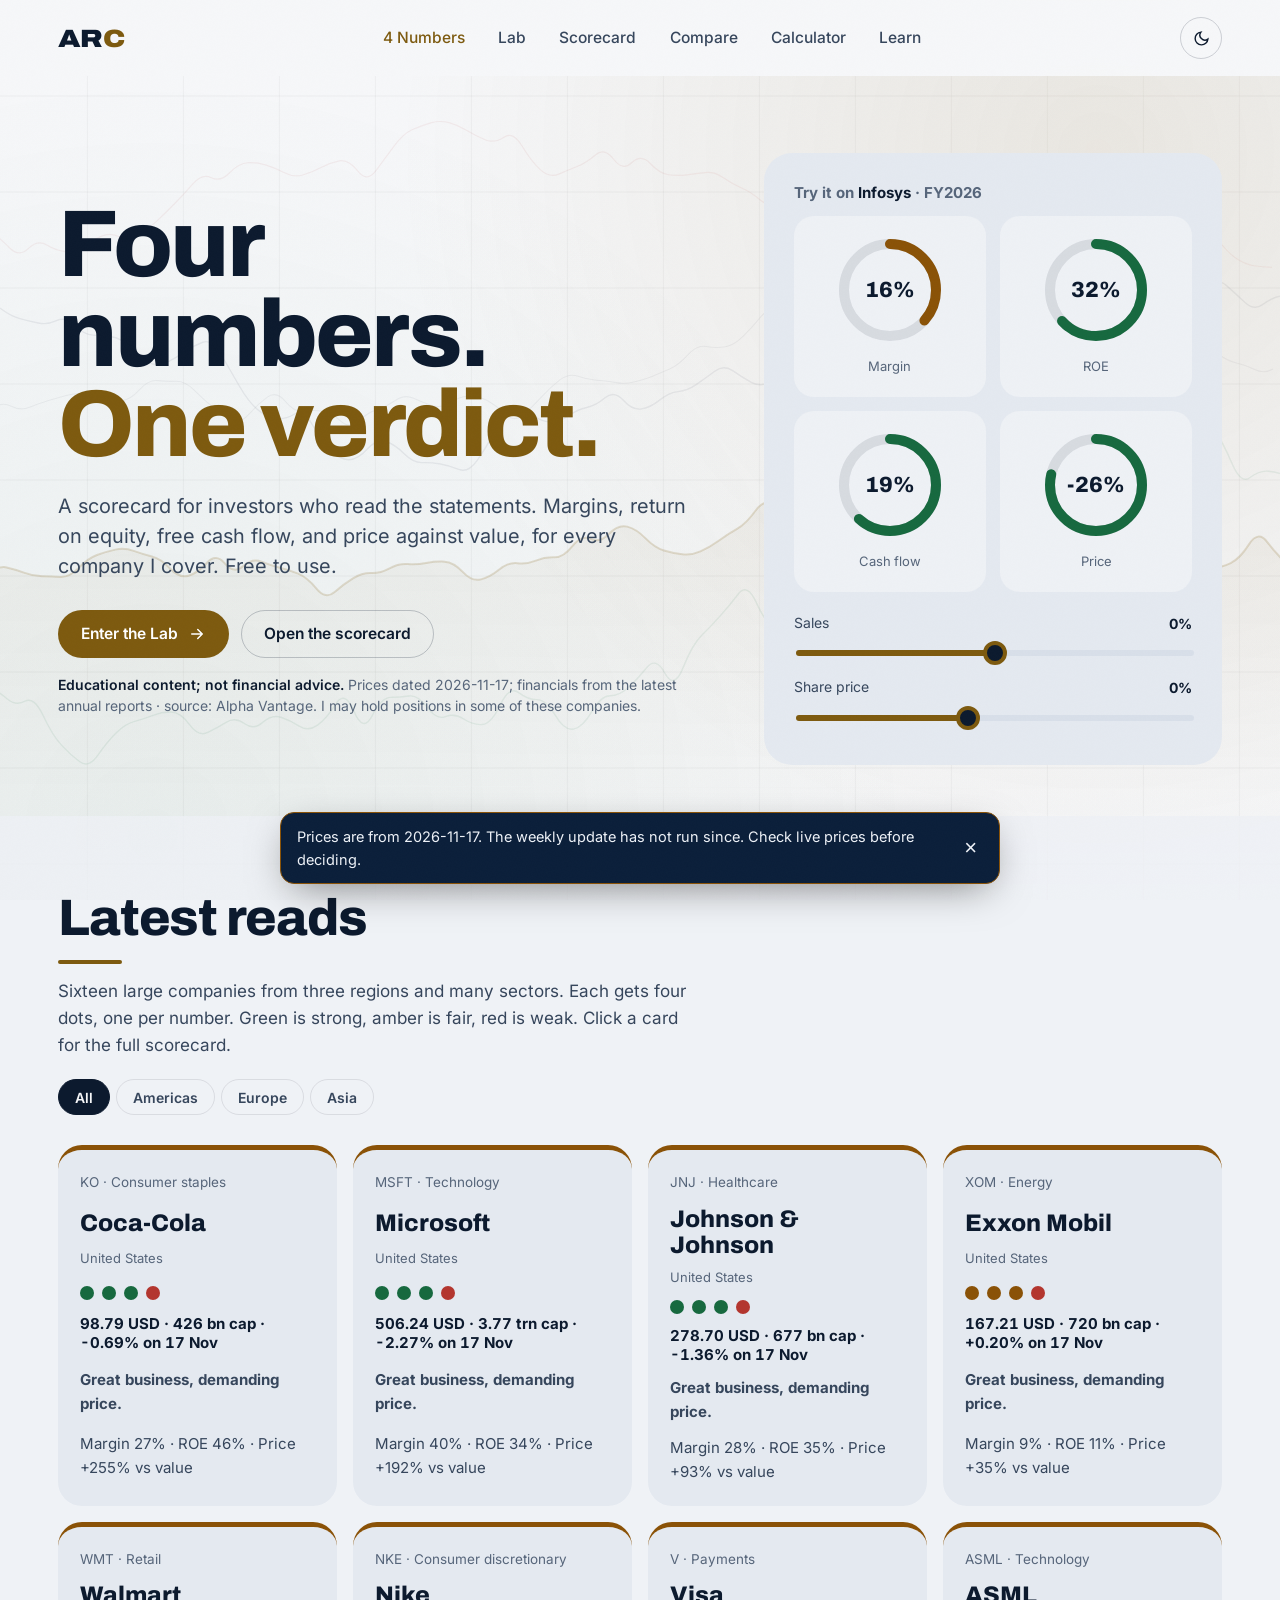
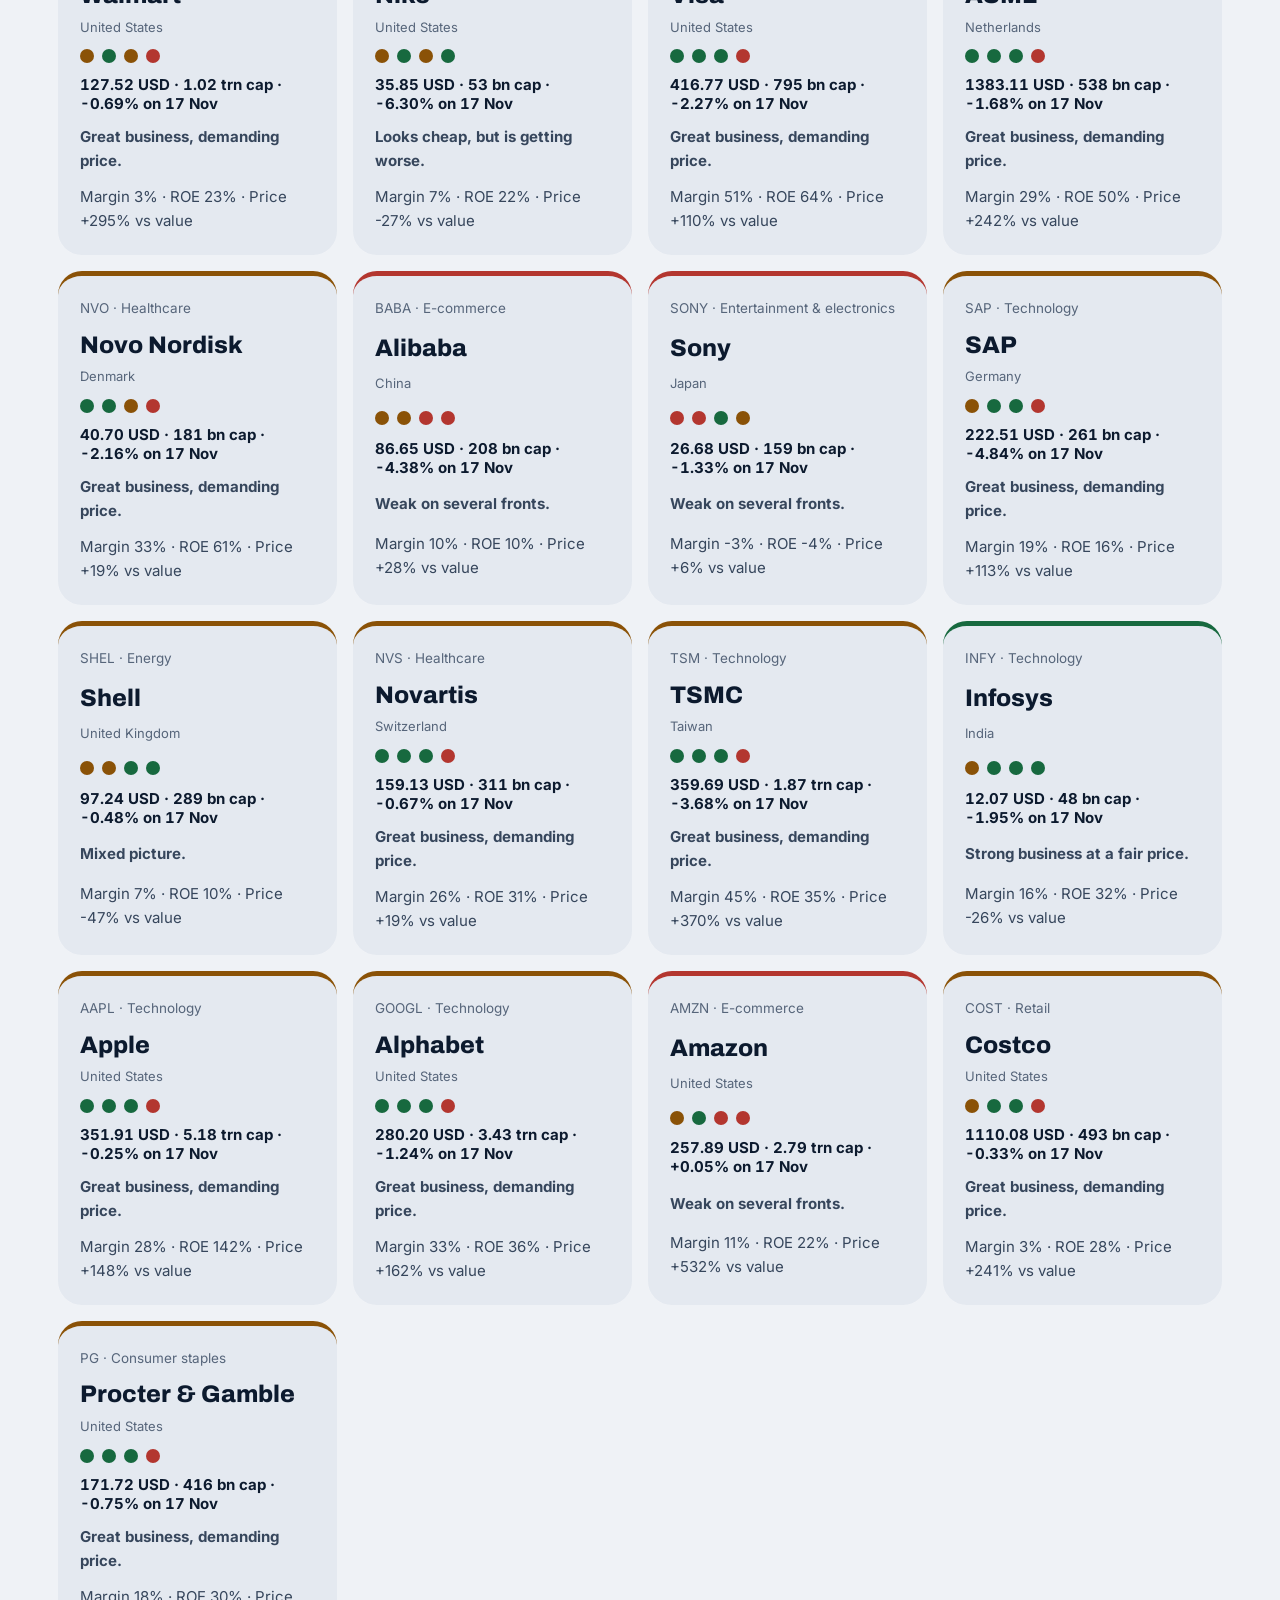
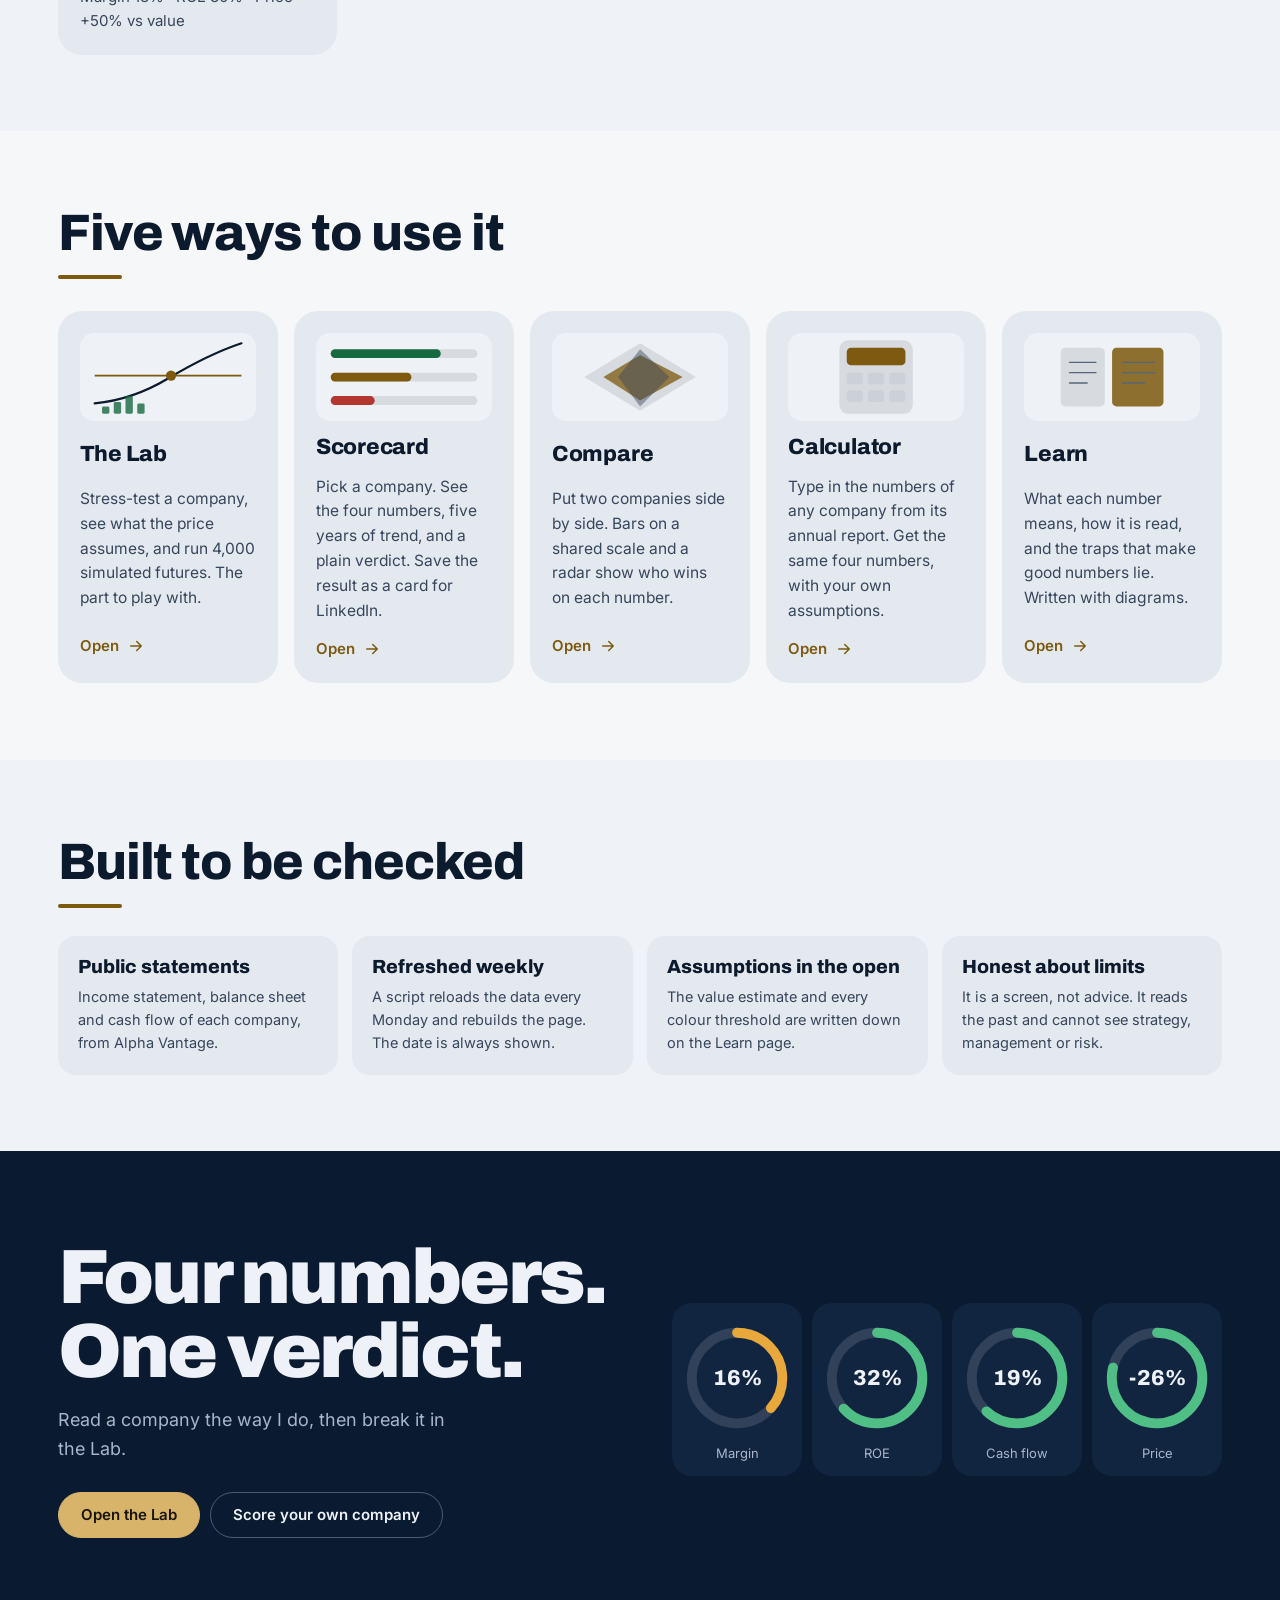
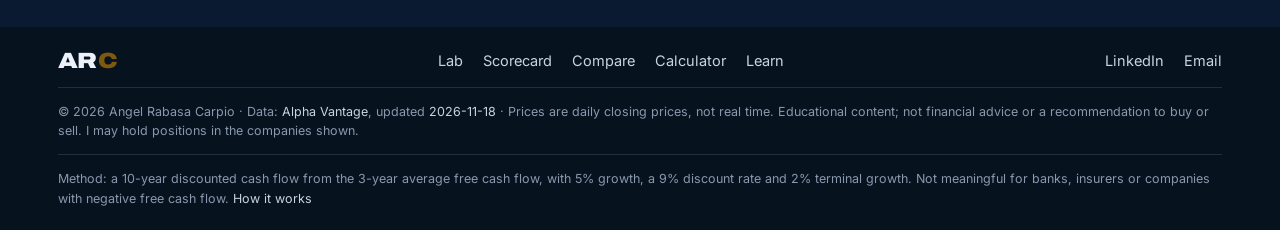
==== commit 35af945c: "Revert Public design: back to the original design Co-Authored-By: Claude Sonnet 5.5 <noreply@anthrop" ====
--- a/4-numeros.html
+++ b/4-numeros.html
@@ -605,9 +605,6 @@
 .pick .cty{margin:-4px 0 0;font-size:13px;color:var(--ink-3)}
 .pick .mk{font:700 15px var(--sans);color:var(--ink);font-variant-numeric:tabular-nums}
 </style>
-<script>document.documentElement.setAttribute("data-theme","light");try{localStorage.setItem("arc-theme","light")}catch(e){}</script>
-<link rel="preload" href="fonts/newsreader-latin-300-normal.woff2" as="font" type="font/woff2" crossorigin>
-<link rel="stylesheet" href="public.css">
 </head>
 <body>
 <a class="skip" href="#top">Skip to content</a>
@@ -661,7 +658,7 @@
   <section class="sec2 alt gut" id="reads">
     <div class="wrap">
       <h2>Latest reads</h2>
-      <p class="sub">Twenty-one large companies from three regions and many sectors. Each gets four dots, one per number. Green is strong, amber is fair, red is weak. Click a card for the full scorecard.</p>
+      <p class="sub">Sixteen large companies from three regions and many sectors. Each gets four dots, one per number. Green is strong, amber is fair, red is weak. Click a card for the full scorecard.</p>
       <div class="segs" id="area" role="group" aria-label="Filter by region"></div>
       <div class="picks" id="picks"></div>
     </div>
@@ -685,7 +682,7 @@
       <h2>Built to be checked</h2>
       <div class="trust">
         <div><b>Public statements</b><p>Income statement, balance sheet and cash flow of each company, from <span id="src">a market data provider</span>.</p></div>
-        <div><b>Refreshed automatically</b><p>Prices update every weekday after the close and financials every Saturday. The date is always shown.</p></div>
+        <div><b>Refreshed weekly</b><p>A script reloads the data every Monday and rebuilds the page. The date is always shown.</p></div>
         <div><b>Assumptions in the open</b><p>The value estimate and every colour threshold are written down on the Learn page.</p></div>
         <div><b>Honest about limits</b><p>It is a screen, not advice. It reads the past and cannot see strategy, management or risk.</p></div>
       </div>
